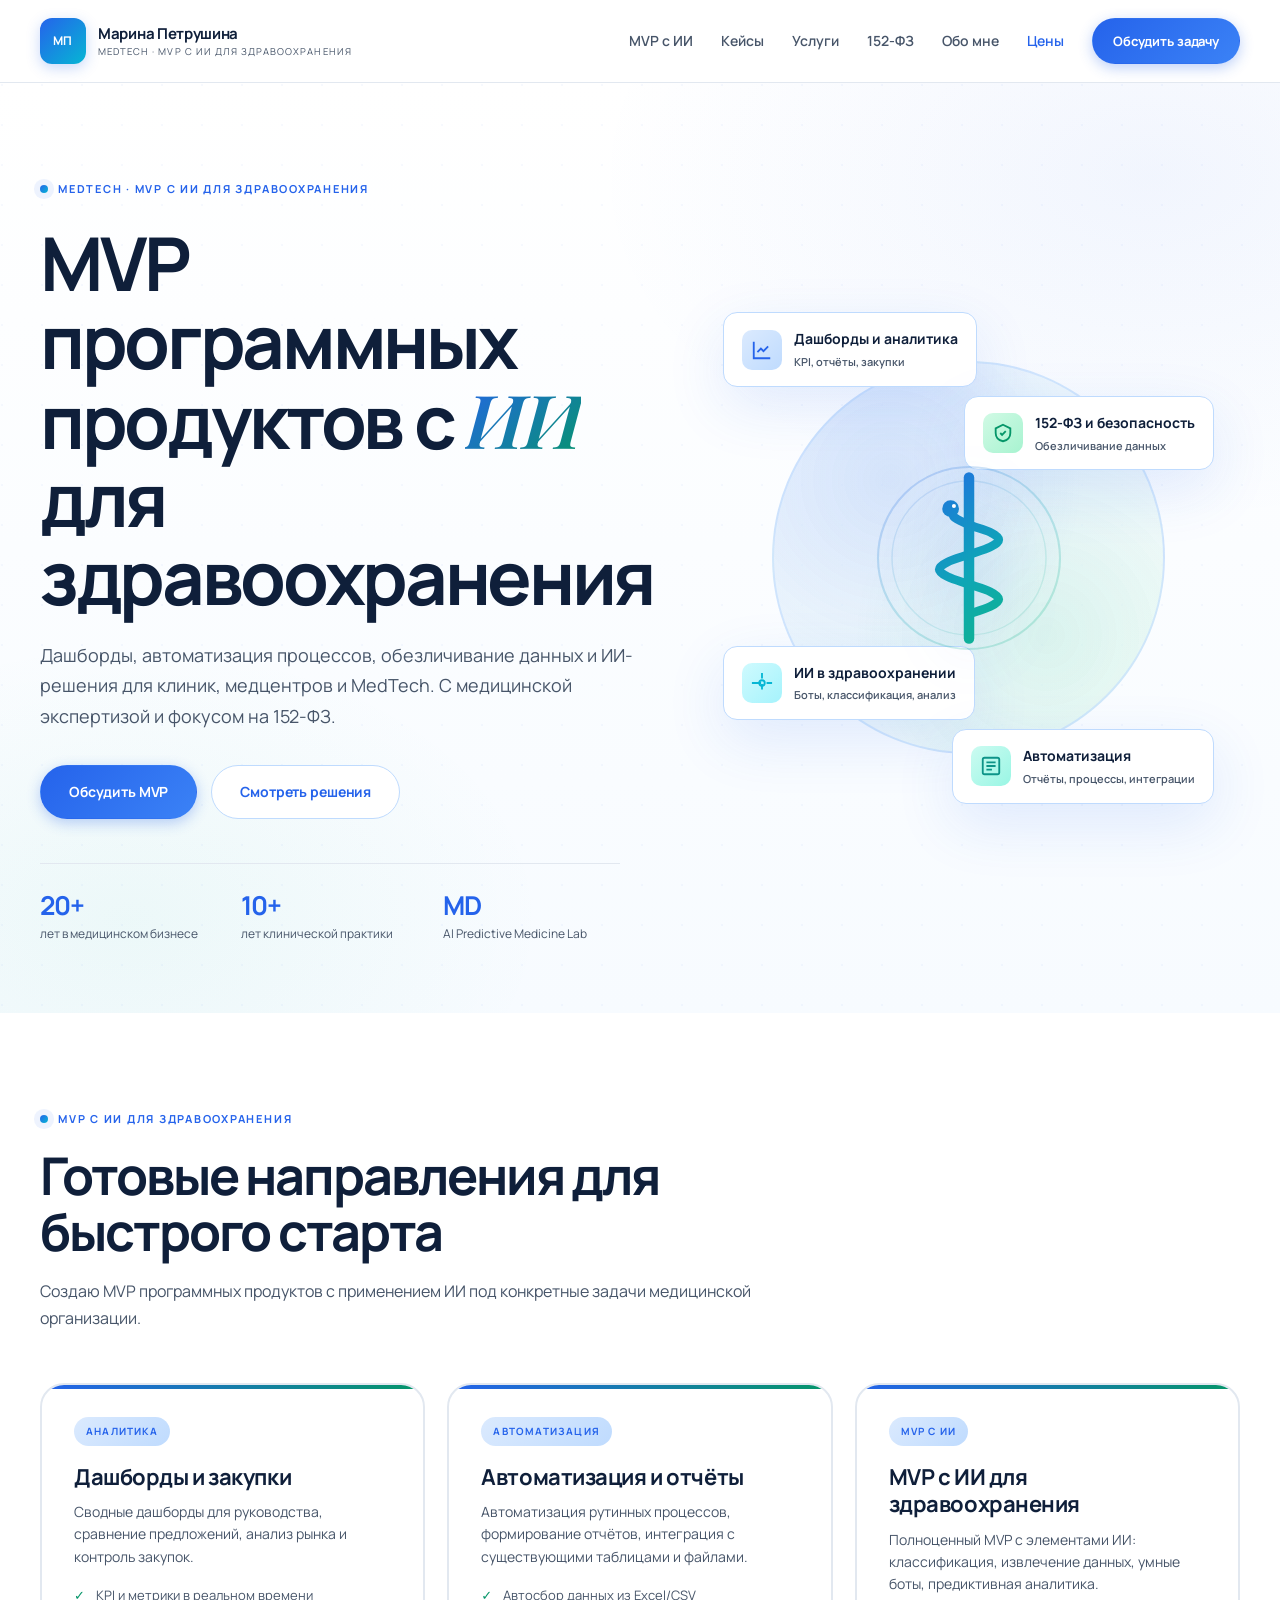
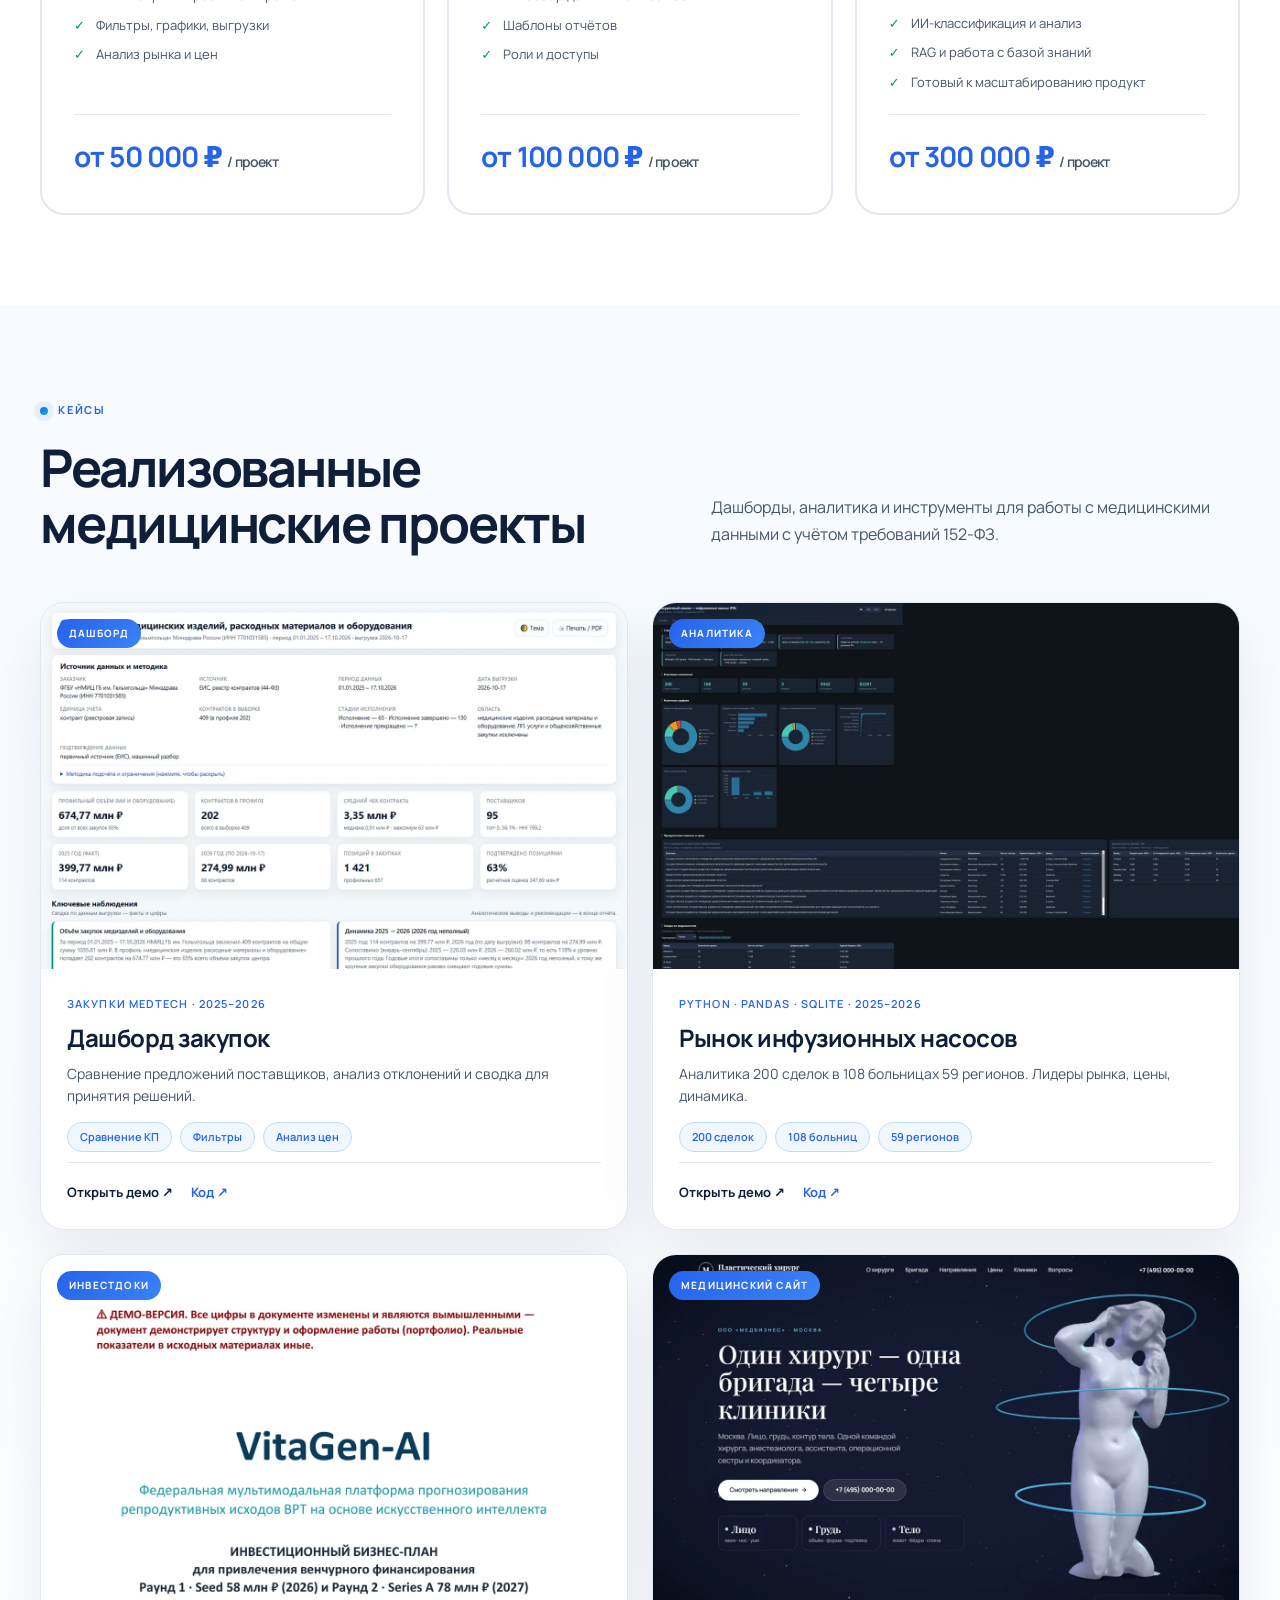
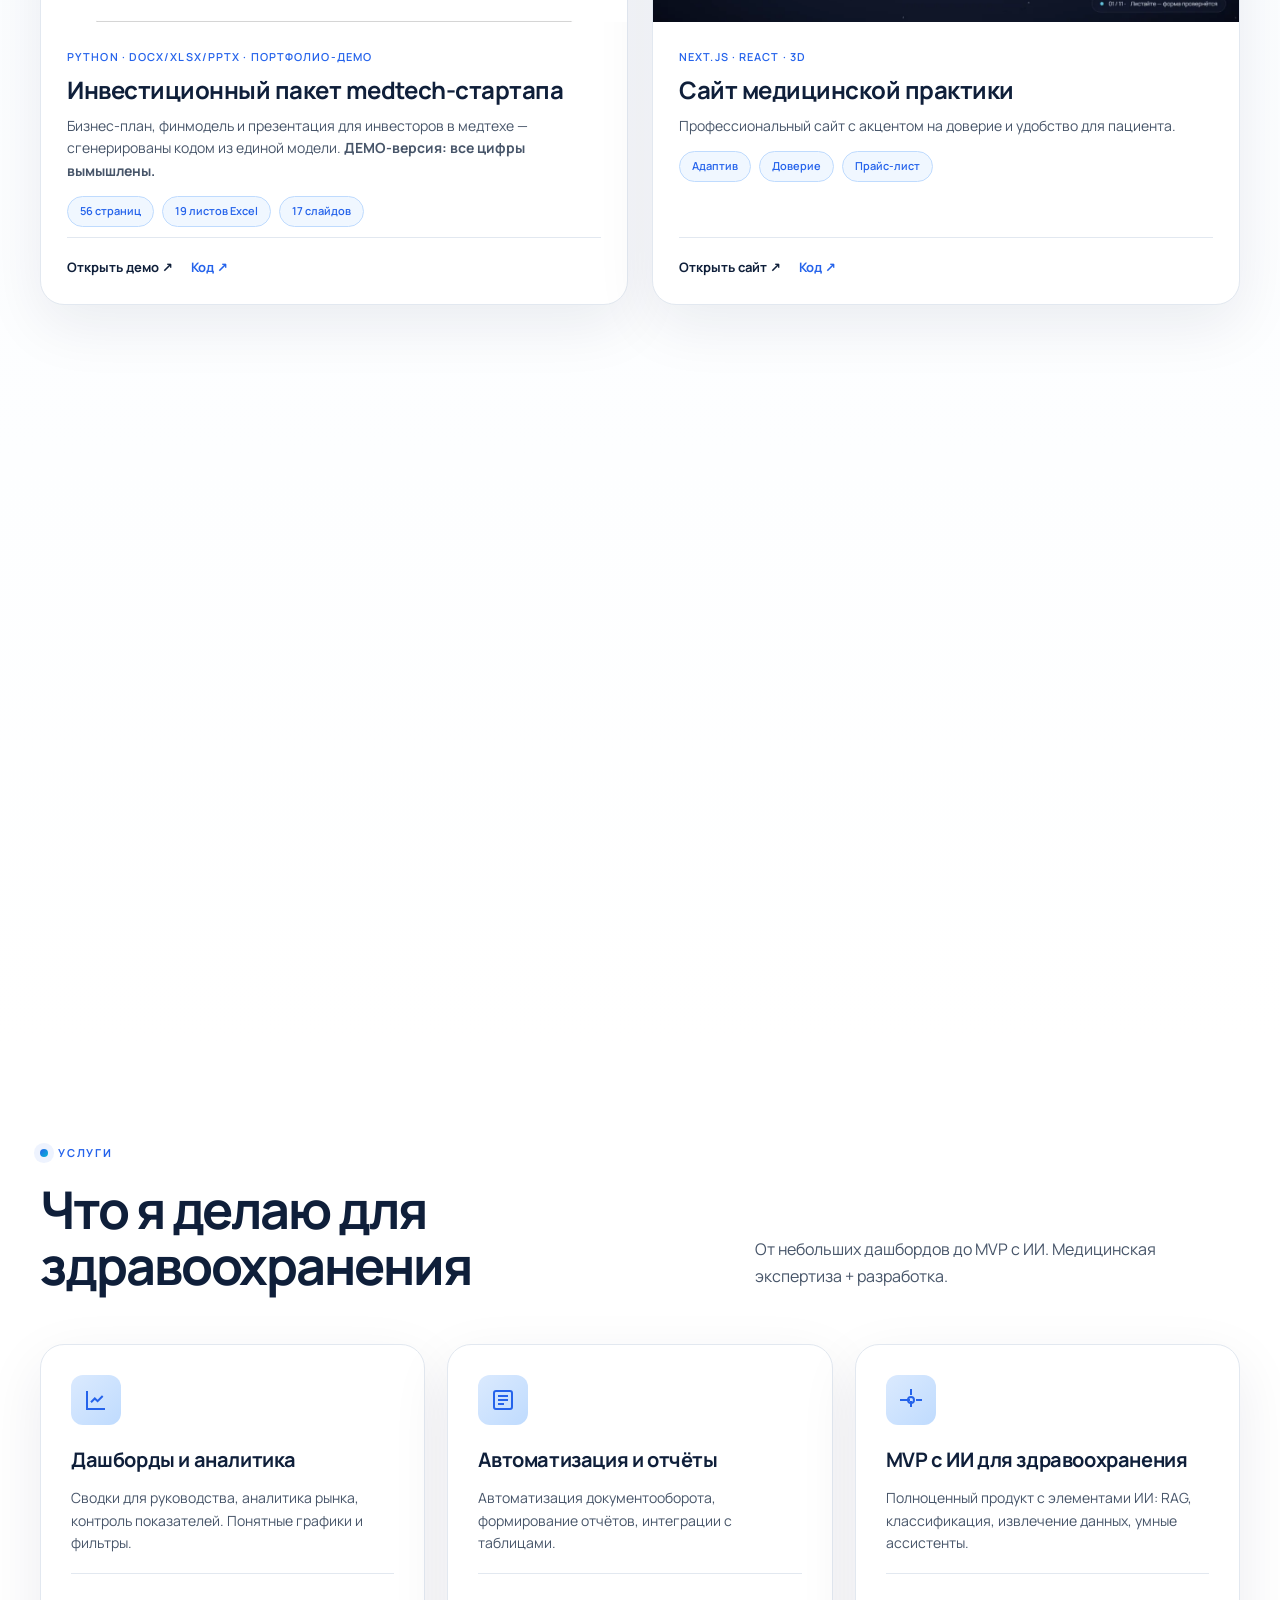
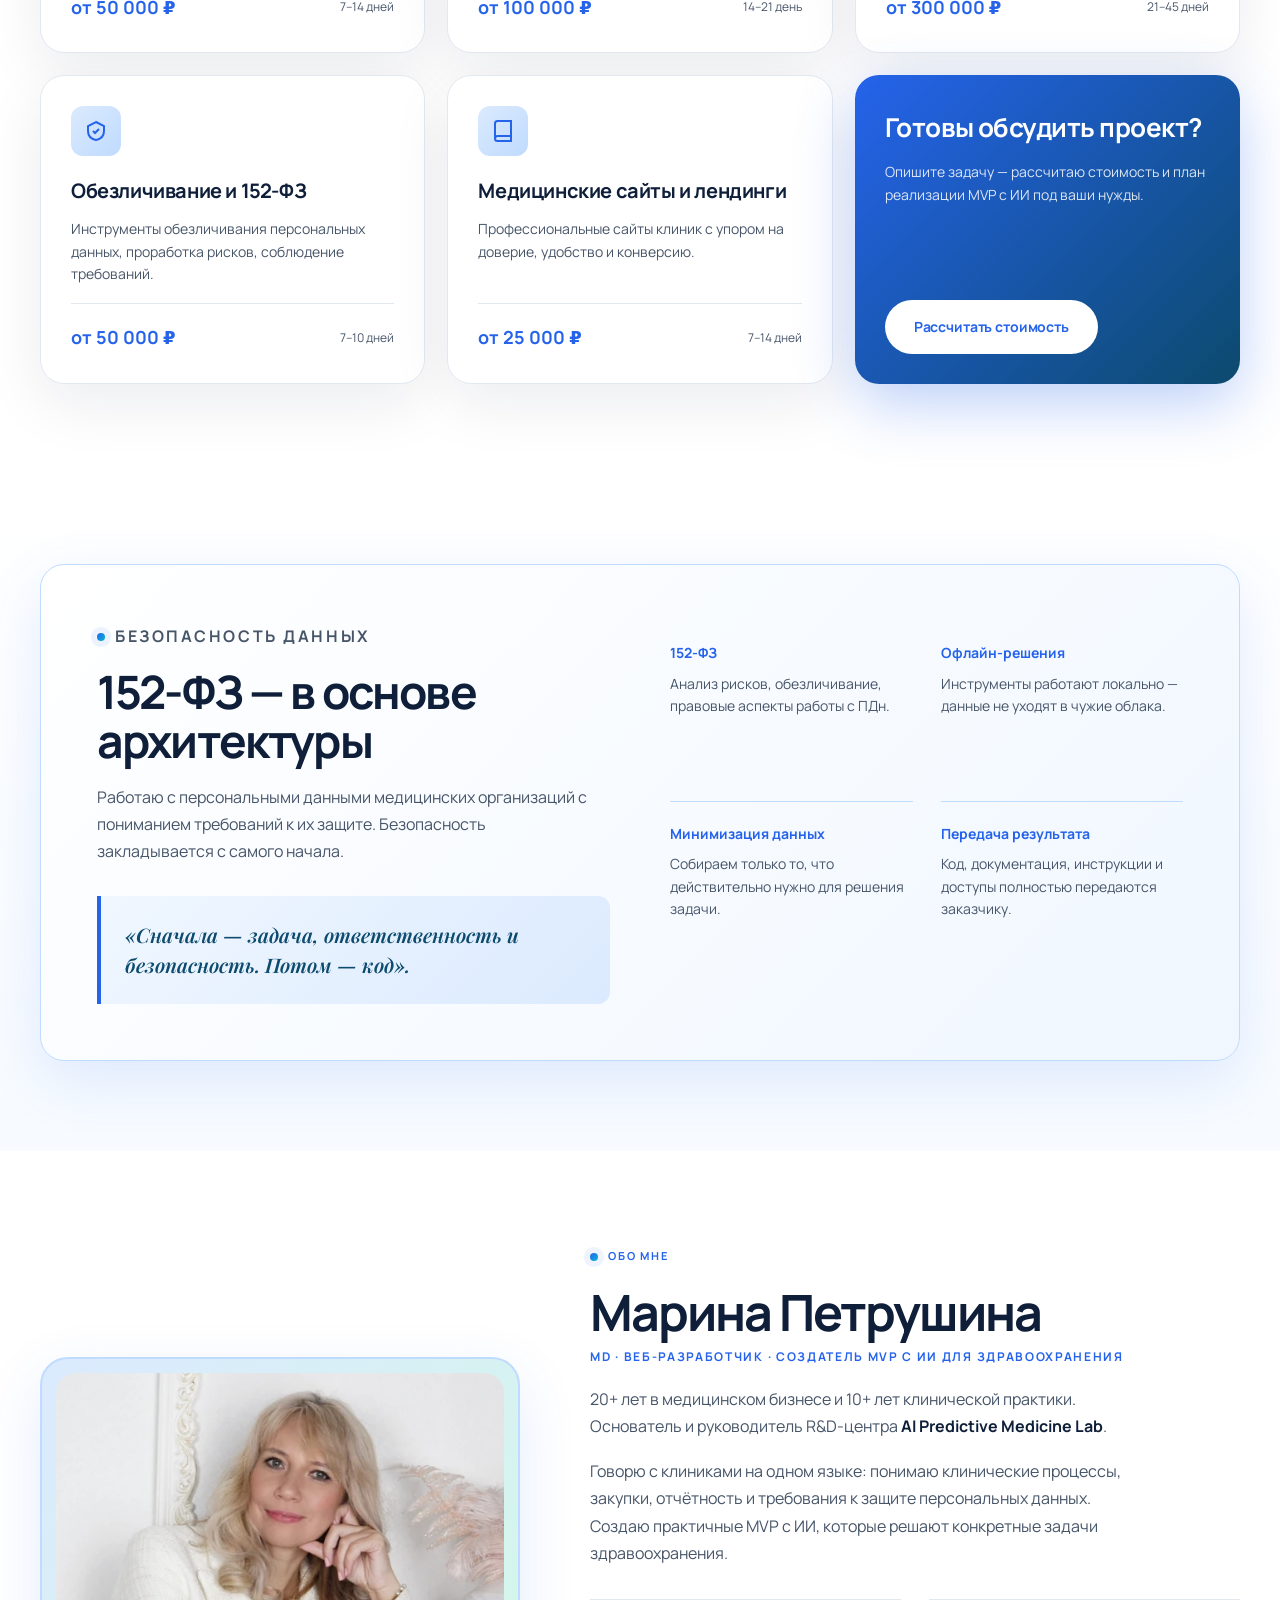
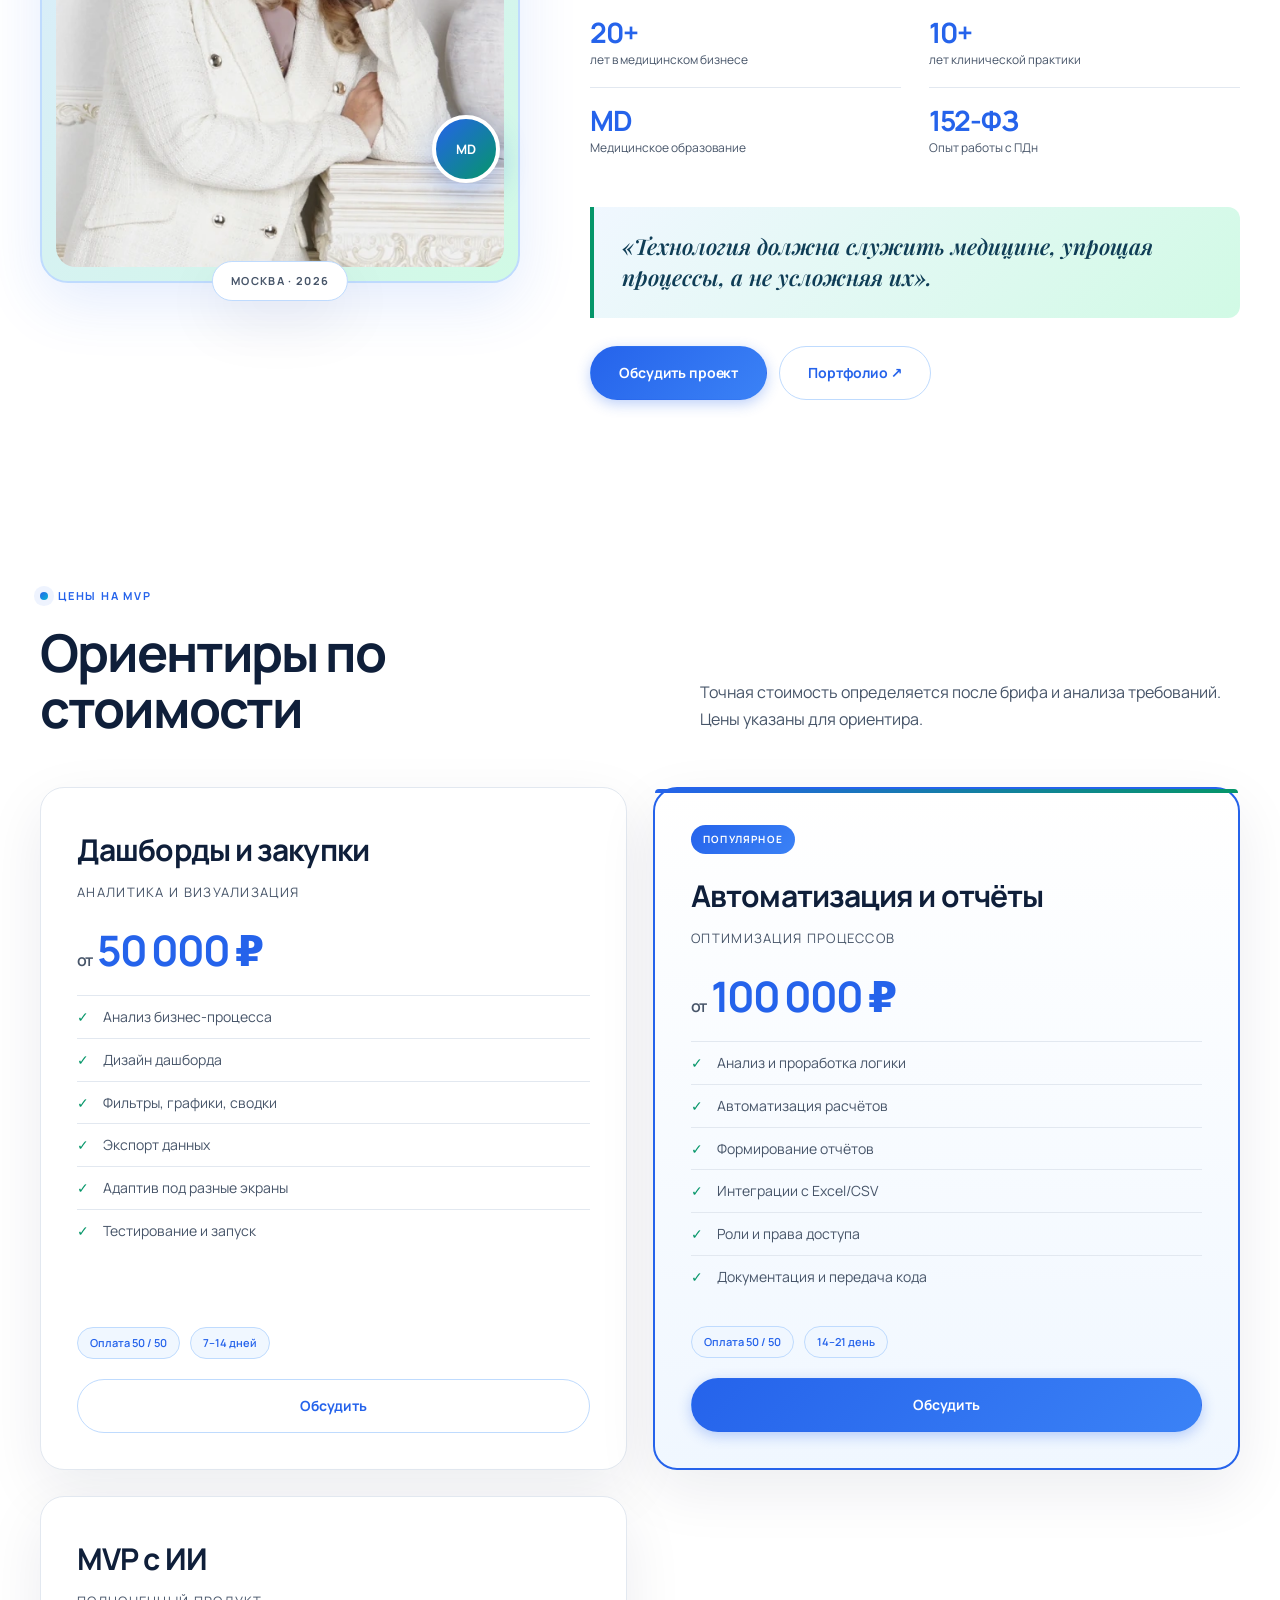
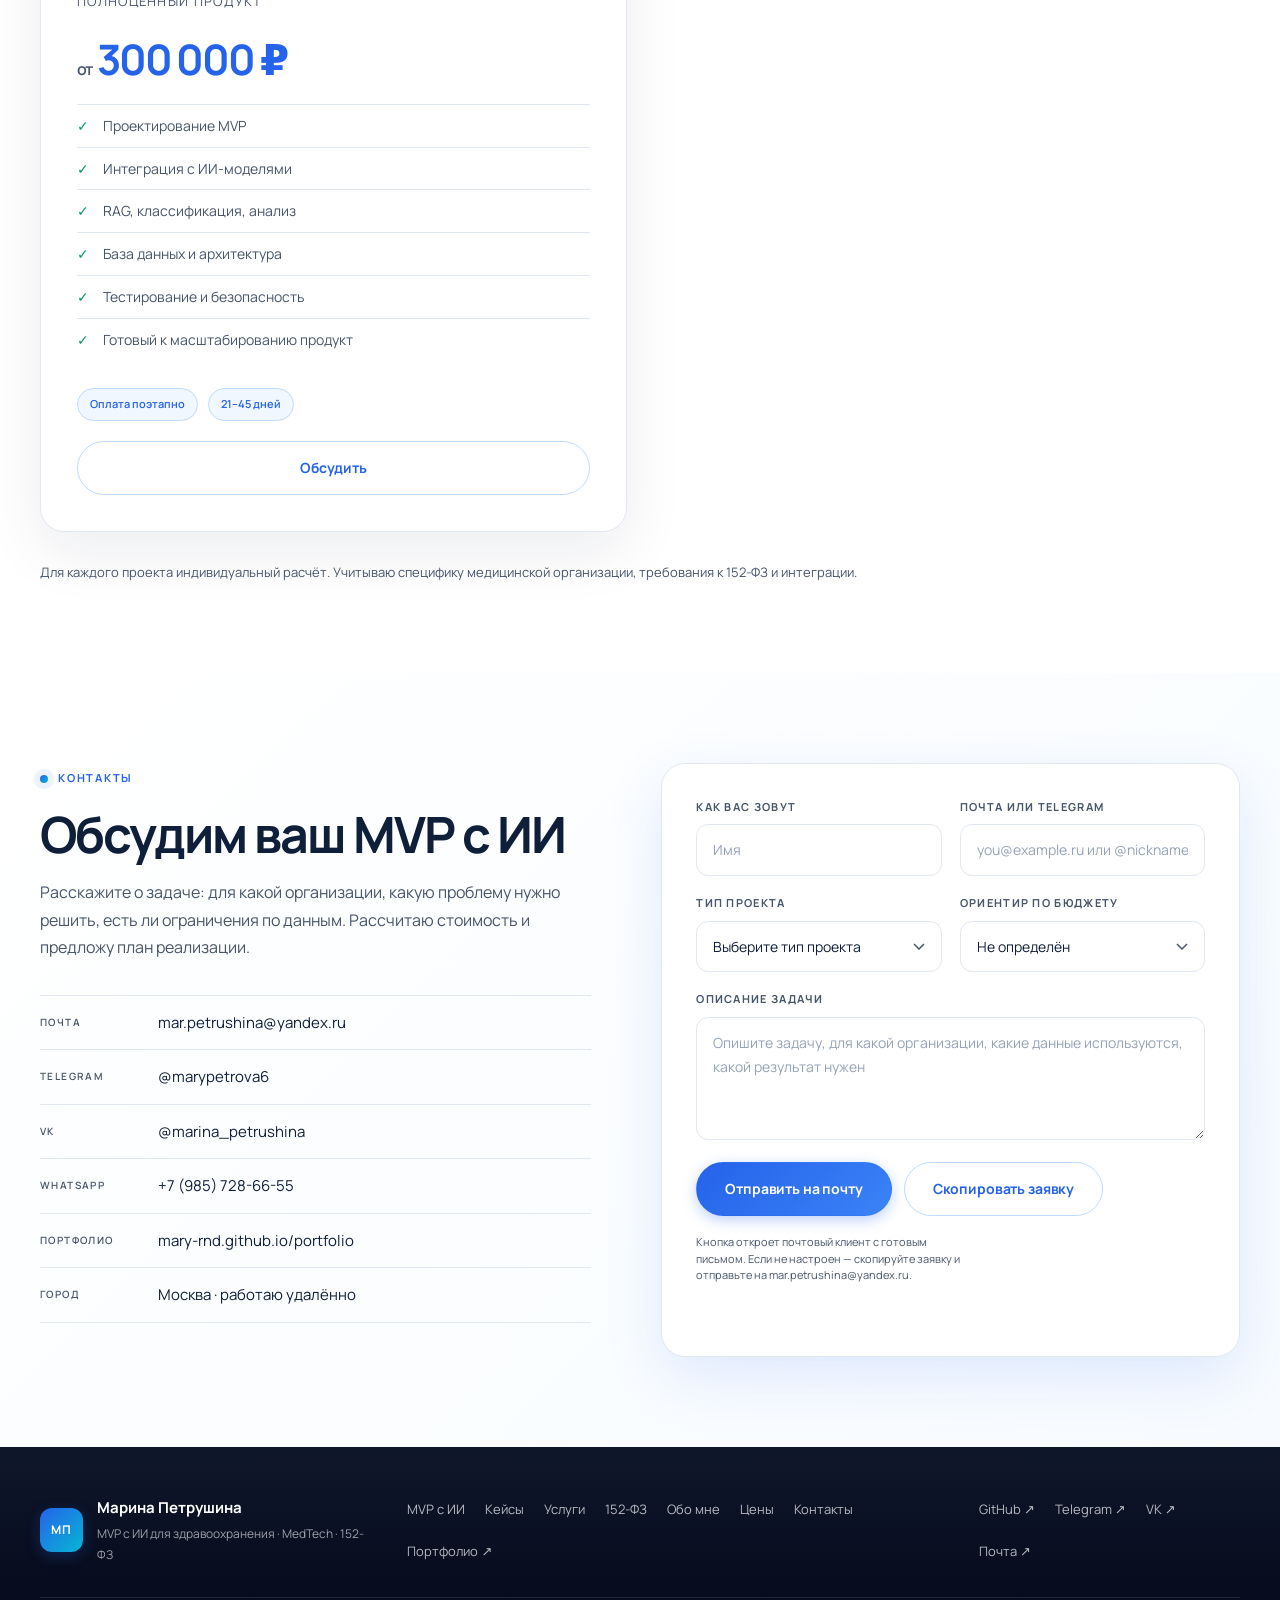
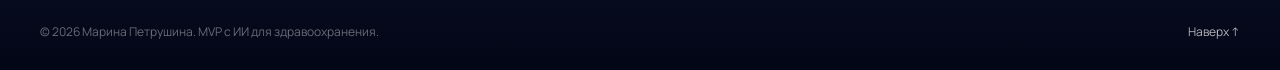
==== index.html @ f869dcf4 "Кейс: инвестиционный пакет medtech-стартапа (ДЕМО, цифры вымышлены)" ====
<!DOCTYPE html>
<html lang="ru">
<head>
<meta charset="utf-8">
<meta name="viewport" content="width=device-width, initial-scale=1">
<title>Разработка MVP с ИИ для здравоохранения — Марина Петрушина</title>
<meta name="description" content="MVP продуктов с ИИ для здравоохранения: дашборды, автоматизация, обезличивание данных, 152-ФЗ. 20+ лет в медбизнесе. Расскажите задачу — обсудим MVP.">
<meta name="author" content="Марина Петрушина">
<meta name="robots" content="index, follow">
<link rel="canonical" href="https://mary-rnd.github.io/medtech-landing/">
<meta property="og:type" content="website">
<meta property="og:locale" content="ru_RU">
<meta property="og:title" content="Разработка MVP с ИИ для здравоохранения — Марина Петрушина">
<meta property="og:description" content="MVP продуктов с ИИ для здравоохранения: дашборды, автоматизация, обезличивание данных, 152-ФЗ. 20+ лет в медбизнесе.">
<meta property="og:url" content="https://mary-rnd.github.io/medtech-landing/">
<meta property="og:image" content="https://mary-rnd.github.io/medtech-landing/assets/img/og.jpg">
<meta name="twitter:card" content="summary_large_image">
<meta name="theme-color" content="#2563eb">
<link rel="icon" href="assets/img/favicon.svg" type="image/svg+xml">
<link rel="preload" href="assets/fonts/manrope-cyr.woff2" as="font" type="font/woff2" crossorigin>
<link rel="preload" href="assets/fonts/playfair-cyr.woff2" as="font" type="font/woff2" crossorigin>
<link rel="stylesheet" href="assets/styles.css">
<script type="application/ld+json">
{
  "@context": "https://schema.org",
  "@type": "Person",
  "name": "Марина Петрушина",
  "jobTitle": "Веб-разработчик, MedTech",
  "url": "https://mary-rnd.github.io/medtech-landing/",
  "email": "mailto:mar.petrushina@yandex.ru",
  "telephone": "+7-985-728-66-55",
  "address": {"@type": "PostalAddress", "addressLocality": "Москва", "addressCountry": "RU"},
  "sameAs": [
    "https://mary-rnd.github.io/portfolio/",
    "https://github.com/Mary-RND",
    "https://t.me/marypetrova6",
    "https://vk.com/marina_petrushina",
    "https://wa.me/79857286655"
  ],
  "knowsAbout": ["MedTech", "MVP для здравоохранения", "ИИ в медицине", "152-ФЗ", "дашборды", "обезличивание данных", "автоматизация отчётности"]
}
</script>
<script type="application/ld+json">
{
  "@context": "https://schema.org",
  "@type": "Service",
  "name": "Разработка MVP с ИИ для здравоохранения",
  "description": "MedTech-разработка: дашборды и аналитика, автоматизация отчётности, обезличивание медицинских данных по 152-ФЗ, медицинские сайты и лендинги.",
  "provider": {
    "@type": "Person",
    "name": "Марина Петрушина",
    "url": "https://mary-rnd.github.io/medtech-landing/"
  },
  "serviceType": "Разработка медицинских информационных систем и MVP с ИИ",
  "areaServed": "RU",
  "audience": {
    "@type": "Audience",
    "audienceType": "Клиники, производители медицинских изделий, MedTech-стартапы"
  }
}
</script>
</head>
<body>
<a class="skip-link" href="#main">Перейти к содержанию</a>

<header class="header" id="header">
  <div class="container header-inner">
    <a class="brand" href="#top" aria-label="Марина Петрушина — MedTech, на главную">
      <span class="brand-mark" aria-hidden="true">МП</span>
      <span class="brand-text">
        <strong>Марина Петрушина</strong>
        <span>MedTech · MVP с ИИ для здравоохранения</span>
      </span>
    </a>

    <nav class="nav" id="nav" aria-label="Основная навигация">
      <a href="#mvp">MVP с ИИ</a>
      <a href="#cases">Кейсы</a>
      <a href="#services">Услуги</a>
      <a href="#security">152-ФЗ</a>
      <a href="#about">Обо мне</a>
      <a href="#packages">Цены</a>
      <a class="nav-cta" href="#contact">Обсудить задачу</a>
      <div class="nav-foot">
        <a href="mailto:mar.petrushina@yandex.ru">mar.petrushina@yandex.ru</a>
        <span>Москва · работаю удалённо</span>
      </div>
    </nav>

    <div class="header-actions">
      <a class="btn btn-sm" href="#contact">Обсудить задачу</a>
      <button class="burger" id="burger" aria-label="Открыть меню" aria-expanded="false" aria-controls="nav">
        <span></span><span></span>
      </button>
    </div>
  </div>
</header>

<main id="main">
  <section class="hero" id="top">
    <div class="container hero-grid">
      <div class="hero-copy">
        <p class="eyebrow"><span class="eyebrow-dot"></span> MedTech · MVP с ИИ для здравоохранения</p>
        <h1>MVP программных продуктов с <em>ИИ</em> для здравоохранения</h1>
        <p class="hero-lead">Дашборды, автоматизация процессов, обезличивание данных и ИИ-решения для клиник, медцентров и MedTech. С медицинской экспертизой и фокусом на 152-ФЗ.</p>
        <div class="hero-actions">
          <a class="btn" href="#contact">Обсудить MVP</a>
          <a class="btn btn-ghost" href="#mvp">Смотреть решения</a>
        </div>
        <ul class="hero-meta">
          <li><strong>20+</strong><span>лет в медицинском бизнесе</span></li>
          <li><strong>10+</strong><span>лет клинической практики</span></li>
          <li><strong>MD</strong><span>AI Predictive Medicine Lab</span></li>
        </ul>
      </div>

      <div class="hero-visual" aria-hidden="true">
        <div class="medical-illustration">
          <div class="medical-bg"></div>
          <div class="medical-symbol">
            <svg viewBox="0 0 120 120" xmlns="http://www.w3.org/2000/svg" role="img" aria-label="Жезл Асклепия — символ медицины">
              <defs>
                <linearGradient id="asclepius-gradient" x1="20" y1="10" x2="100" y2="110" gradientUnits="userSpaceOnUse">
                  <stop offset="0%" stop-color="#2563eb"/>
                  <stop offset="55%" stop-color="#0ea5b7"/>
                  <stop offset="100%" stop-color="#10b981"/>
                </linearGradient>
              </defs>

              <!-- кольца -->
              <circle cx="60" cy="60" r="52" fill="none" stroke="url(#asclepius-gradient)" stroke-width="1.2" opacity="0.22"/>
              <circle cx="60" cy="60" r="44" fill="none" stroke="url(#asclepius-gradient)" stroke-width="0.9" opacity="0.14"/>

              <!-- посох -->
              <path d="M60 14v92" fill="none" stroke="url(#asclepius-gradient)" stroke-width="6" stroke-linecap="round"/>

              <!-- змея, обвивающая посох -->
              <path d="M60.0 92.0C62.0 91.3 69.2 89.2 72.0 87.8C74.9 86.4 77.0 84.9 77.0 83.5C77.0 82.1 74.9 80.6 72.0 79.2C69.2 77.8 64.0 76.4 60.0 75.0C56.0 73.6 50.8 72.2 48.0 70.8C45.1 69.4 43.0 67.9 43.0 66.5C43.0 65.1 45.1 63.6 48.0 62.2C50.8 60.8 56.0 59.4 60.0 58.0C64.0 56.6 69.2 55.2 72.0 53.8C74.9 52.4 77.0 50.9 77.0 49.5C77.0 48.1 74.9 46.6 72.0 45.2C69.2 43.8 63.3 42.4 60.0 41.0C56.7 39.6 53.6 38.2 52.0 37.0C50.4 35.8 50.8 34.5 50.5 34.0"
                    fill="none" stroke="url(#asclepius-gradient)" stroke-width="5" stroke-linecap="round" stroke-linejoin="round"/>

              <!-- голова и глаз -->
              <circle cx="49.5" cy="31.8" r="4.8" fill="url(#asclepius-gradient)"/>
              <circle cx="51.4" cy="30.3" r="1.15" fill="#ffffff"/>
            </svg>
          </div>
          <div class="medical-card">
            <div class="medical-icon icon-blue">
              <svg viewBox="0 0 24 24" fill="none" stroke="currentColor" stroke-width="2"><path d="M3 3v18h18"/><path d="M18.7 8l-5.1 5.2-2.8-2.7L7 14.3"/></svg>
            </div>
            <div class="medical-text">
              <strong>Дашборды и аналитика</strong>
              <span>KPI, отчёты, закупки</span>
            </div>
          </div>
          <div class="medical-card">
            <div class="medical-icon icon-green">
              <svg viewBox="0 0 24 24" fill="none" stroke="currentColor" stroke-width="2"><path d="M12 3l8 4v5c0 5-3.5 8-8 9-4.5-1-8-4-8-9V7l8-4z"/><path d="M9 12l2 2 4-4"/></svg>
            </div>
            <div class="medical-text">
              <strong>152-ФЗ и безопасность</strong>
              <span>Обезличивание данных</span>
            </div>
          </div>
          <div class="medical-card">
            <div class="medical-icon icon-cyan">
              <svg viewBox="0 0 24 24" fill="none" stroke="currentColor" stroke-width="2"><circle cx="12" cy="12" r="3"/><path d="M12 1v6m0 6v6m11-7h-6m-6 0H1"/></svg>
            </div>
            <div class="medical-text">
              <strong>ИИ в здравоохранении</strong>
              <span>Боты, классификация, анализ</span>
            </div>
          </div>
          <div class="medical-card">
            <div class="medical-icon icon-teal">
              <svg viewBox="0 0 24 24" fill="none" stroke="currentColor" stroke-width="2"><rect x="3" y="3" width="18" height="18" rx="2"/><path d="M7 8h10M7 12h10M7 16h6"/></svg>
            </div>
            <div class="medical-text">
              <strong>Автоматизация</strong>
              <span>Отчёты, процессы, интеграции</span>
            </div>
          </div>
        </div>
      </div>
    </div>
  </section>

  <section class="section mvp" id="mvp">
    <div class="container">
      <div class="section-head">
        <p class="eyebrow"><span class="eyebrow-dot"></span> MVP с ИИ для здравоохранения</p>
        <h2>Готовые направления для быстрого старта</h2>
        <p class="section-lead">Создаю MVP программных продуктов с применением ИИ под конкретные задачи медицинской организации.</p>
      </div>
      <div class="mvp-grid">
        <article class="mvp-card reveal">
          <span class="mvp-badge">Аналитика</span>
          <h3>Дашборды и закупки</h3>
          <p>Сводные дашборды для руководства, сравнение предложений, анализ рынка и контроль закупок.</p>
          <ul class="mvp-list">
            <li>KPI и метрики в реальном времени</li>
            <li>Фильтры, графики, выгрузки</li>
            <li>Анализ рынка и цен</li>
          </ul>
          <div class="mvp-price">от 50 000 ₽ <span>/ проект</span></div>
        </article>
        <article class="mvp-card reveal">
          <span class="mvp-badge">Автоматизация</span>
          <h3>Автоматизация и отчёты</h3>
          <p>Автоматизация рутинных процессов, формирование отчётов, интеграция с существующими таблицами и файлами.</p>
          <ul class="mvp-list">
            <li>Автосбор данных из Excel/CSV</li>
            <li>Шаблоны отчётов</li>
            <li>Роли и доступы</li>
          </ul>
          <div class="mvp-price">от 100 000 ₽ <span>/ проект</span></div>
        </article>
        <article class="mvp-card reveal">
          <span class="mvp-badge">MVP с ИИ</span>
          <h3>MVP с ИИ для здравоохранения</h3>
          <p>Полноценный MVP с элементами ИИ: классификация, извлечение данных, умные боты, предиктивная аналитика.</p>
          <ul class="mvp-list">
            <li>ИИ-классификация и анализ</li>
            <li>RAG и работа с базой знаний</li>
            <li>Готовый к масштабированию продукт</li>
          </ul>
          <div class="mvp-price">от 300 000 ₽ <span>/ проект</span></div>
        </article>
      </div>
    </div>
  </section>

  <section class="section cases" id="cases">
    <div class="container">
      <div class="section-head section-head-row">
        <div>
          <p class="eyebrow"><span class="eyebrow-dot"></span> Кейсы</p>
          <h2>Реализованные медицинские проекты</h2>
        </div>
        <p class="section-lead">Дашборды, аналитика и инструменты для работы с медицинскими данными с учётом требований 152-ФЗ.</p>
      </div>

      <div class="cases-grid">
        <article class="case-card reveal">
          <div class="case-media">
            <img src="assets/img/procurement.webp" alt="Дашборд закупок медицинских изделий" width="1280" height="800" loading="lazy">
            <span class="case-tag">Дашборд</span>
          </div>
          <div class="case-body">
            <p class="case-kicker">Закупки MedTech · 2025–2026</p>
            <h3>Дашборд закупок</h3>
            <p>Сравнение предложений поставщиков, анализ отклонений и сводка для принятия решений.</p>
            <ul class="case-facts"><li>Сравнение КП</li><li>Фильтры</li><li>Анализ цен</li></ul>
            <div class="case-actions">
              <a href="https://mary-rnd.github.io/procurement-demo/" target="_blank" rel="noopener">Открыть демо ↗</a>
              <a href="https://github.com/Mary-RND/procurement-demo" target="_blank" rel="noopener">Код ↗</a>
            </div>
          </div>
        </article>

        <article class="case-card reveal">
          <div class="case-media">
            <img src="assets/img/infusion.webp" alt="Дашборд рынка инфузионных насосов" width="1280" height="800" loading="lazy">
            <span class="case-tag">Аналитика</span>
          </div>
          <div class="case-body">
            <p class="case-kicker">Python · pandas · SQLite · 2025–2026</p>
            <h3>Рынок инфузионных насосов</h3>
            <p>Аналитика 200 сделок в 108 больницах 59 регионов. Лидеры рынка, цены, динамика.</p>
            <ul class="case-facts"><li>200 сделок</li><li>108 больниц</li><li>59 регионов</li></ul>
            <div class="case-actions">
              <a href="https://mary-rnd.github.io/infusion-pumps-dashboard/" target="_blank" rel="noopener">Открыть демо ↗</a>
              <a href="https://github.com/Mary-RND/infusion-pumps-dashboard" target="_blank" rel="noopener">Код ↗</a>
            </div>
          </div>
        </article>

        <article class="case-card reveal">
          <div class="case-media">
            <img src="assets/img/vitagen-demo.webp" alt="VitaGen-AI — инвестиционный пакет (ДЕМО)" width="1280" height="800" loading="lazy">
            <span class="case-tag">Инвестдоки</span>
          </div>
          <div class="case-body">
            <p class="case-kicker">Python · docx/xlsx/pptx · портфолио-демо</p>
            <h3>Инвестиционный пакет medtech-стартапа</h3>
            <p>Бизнес-план, финмодель и презентация для инвесторов в медтехе — сгенерированы кодом из единой модели. <b>ДЕМО-версия: все цифры вымышлены.</b></p>
            <ul class="case-facts"><li>56 страниц</li><li>19 листов Excel</li><li>17 слайдов</li></ul>
            <div class="case-actions">
              <a href="https://mary-rnd.github.io/vitagen-ai-demo/" target="_blank" rel="noopener">Открыть демо ↗</a>
              <a href="https://github.com/Mary-RND/vitagen-ai-demo" target="_blank" rel="noopener">Код ↗</a>
            </div>
          </div>
        </article>

        <article class="case-card reveal">
          <div class="case-media">
            <img src="assets/img/plastic.webp" alt="Сайт пластического хирурга" width="1280" height="800" loading="lazy">
            <span class="case-tag">Медицинский сайт</span>
          </div>
          <div class="case-body">
            <p class="case-kicker">Next.js · React · 3D</p>
            <h3>Сайт медицинской практики</h3>
            <p>Профессиональный сайт с акцентом на доверие и удобство для пациента.</p>
            <ul class="case-facts"><li>Адаптив</li><li>Доверие</li><li>Прайс-лист</li></ul>
            <div class="case-actions">
              <a href="https://mary-rnd.github.io/plastic-surgery-landing/" target="_blank" rel="noopener">Открыть сайт ↗</a>
              <a href="https://github.com/Mary-RND/plastic-surgery-landing" target="_blank" rel="noopener">Код ↗</a>
            </div>
          </div>
        </article>

        <article class="case-card reveal">
          <div class="case-media">
            <img src="assets/img/depersonalizer.webp" alt="Обезличиватель данных" width="1280" height="800" loading="lazy">
            <span class="case-tag">152-ФЗ</span>
          </div>
          <div class="case-body">
            <p class="case-kicker">Python · офлайн</p>
            <h3>Обезличиватель медицинских данных</h3>
            <p>Прямая и обратная конвертация Excel/Word. Работает офлайн, файлы не передаются в облако.</p>
            <ul class="case-facts"><li>Офлайн</li><li>Ключи</li><li>152-ФЗ</li></ul>
            <div class="case-actions">
              <a href="https://github.com/Mary-RND/data-depersonalizer" target="_blank" rel="noopener">Смотреть код ↗</a>
            </div>
          </div>
        </article>
      </div>
    </div>
  </section>

  <section class="section services" id="services">
    <div class="container">
      <div class="section-head section-head-row">
        <div>
          <p class="eyebrow"><span class="eyebrow-dot"></span> Услуги</p>
          <h2>Что я делаю для здравоохранения</h2>
        </div>
        <p class="section-lead">От небольших дашбордов до MVP с ИИ. Медицинская экспертиза + разработка.</p>
      </div>

      <div class="services-grid">
        <article class="service-card reveal">
          <span class="service-icon">
            <svg viewBox="0 0 24 24" fill="none" stroke="currentColor" stroke-width="2"><path d="M3 3v18h18"/><path d="M18.7 8l-5.1 5.2-2.8-2.7L7 14.3"/></svg>
          </span>
          <h3>Дашборды и аналитика</h3>
          <p>Сводки для руководства, аналитика рынка, контроль показателей. Понятные графики и фильтры.</p>
          <div class="service-foot"><strong>от 50 000 ₽</strong><span>7–14 дней</span></div>
        </article>

        <article class="service-card reveal">
          <span class="service-icon">
            <svg viewBox="0 0 24 24" fill="none" stroke="currentColor" stroke-width="2"><rect x="3" y="3" width="18" height="18" rx="2"/><path d="M7 8h10M7 12h10M7 16h6"/></svg>
          </span>
          <h3>Автоматизация и отчёты</h3>
          <p>Автоматизация документооборота, формирование отчётов, интеграции с таблицами.</p>
          <div class="service-foot"><strong>от 100 000 ₽</strong><span>14–21 день</span></div>
        </article>

        <article class="service-card reveal">
          <span class="service-icon">
            <svg viewBox="0 0 24 24" fill="none" stroke="currentColor" stroke-width="2"><circle cx="12" cy="12" r="3"/><path d="M12 1v6m0 6v6m11-7h-6m-6 0H1"/></svg>
          </span>
          <h3>MVP с ИИ для здравоохранения</h3>
          <p>Полноценный продукт с элементами ИИ: RAG, классификация, извлечение данных, умные ассистенты.</p>
          <div class="service-foot"><strong>от 300 000 ₽</strong><span>21–45 дней</span></div>
        </article>

        <article class="service-card reveal">
          <span class="service-icon">
            <svg viewBox="0 0 24 24" fill="none" stroke="currentColor" stroke-width="2"><path d="M12 3l8 4v5c0 5-3.5 8-8 9-4.5-1-8-4-8-9V7l8-4z"/><path d="M9 12l2 2 4-4"/></svg>
          </span>
          <h3>Обезличивание и 152-ФЗ</h3>
          <p>Инструменты обезличивания персональных данных, проработка рисков, соблюдение требований.</p>
          <div class="service-foot"><strong>от 50 000 ₽</strong><span>7–10 дней</span></div>
        </article>

        <article class="service-card reveal">
          <span class="service-icon">
            <svg viewBox="0 0 24 24" fill="none" stroke="currentColor" stroke-width="2"><path d="M4 19.5A2.5 2.5 0 0 1 6.5 17H20"/><path d="M6.5 2H20v20H6.5A2.5 2.5 0 0 1 4 19.5v-15A2.5 2.5 0 0 1 6.5 2z"/></svg>
          </span>
          <h3>Медицинские сайты и лендинги</h3>
          <p>Профессиональные сайты клиник с упором на доверие, удобство и конверсию.</p>
          <div class="service-foot"><strong>от 25 000 ₽</strong><span>7–14 дней</span></div>
        </article>

        <article class="service-card service-card-accent reveal">
          <h3>Готовы обсудить проект?</h3>
          <p>Опишите задачу — рассчитаю стоимость и план реализации MVP с ИИ под ваши нужды.</p>
          <a class="btn" href="#contact">Рассчитать стоимость</a>
        </article>
      </div>
    </div>
  </section>

  <section class="section security" id="security">
    <div class="container">
      <div class="security-panel reveal">
        <div class="security-copy">
          <p class="eyebrow"><span class="eyebrow-dot"></span> Безопасность данных</p>
          <h2>152-ФЗ — в основе архитектуры</h2>
          <p>Работаю с персональными данными медицинских организаций с пониманием требований к их защите. Безопасность закладывается с самого начала.</p>
          <p class="security-quote">«Сначала — задача, ответственность и безопасность. Потом — код».</p>
        </div>
        <ul class="security-list">
          <li><strong>152-ФЗ</strong><span>Анализ рисков, обезличивание, правовые аспекты работы с ПДн.</span></li>
          <li><strong>Офлайн-решения</strong><span>Инструменты работают локально — данные не уходят в чужие облака.</span></li>
          <li><strong>Минимизация данных</strong><span>Собираем только то, что действительно нужно для решения задачи.</span></li>
          <li><strong>Передача результата</strong><span>Код, документация, инструкции и доступы полностью передаются заказчику.</span></li>
        </ul>
      </div>
    </div>
  </section>

  <section class="section about" id="about">
    <div class="container about-grid">
      <div class="about-photo reveal">
        <span class="about-frame">
          <img src="assets/img/marina-portrait.webp" alt="Марина Петрушина — MD, веб-разработчик" width="540" height="595" loading="lazy">
        </span>
        <span class="about-badge">MD</span>
        <span class="about-caption">Москва · 2026</span>
      </div>
      <div class="about-copy">
        <p class="eyebrow"><span class="eyebrow-dot"></span> Обо мне</p>
        <h2>Марина Петрушина</h2>
        <p class="about-role">MD · веб-разработчик · создатель MVP с ИИ для здравоохранения</p>
        <p>20+ лет в медицинском бизнесе и 10+ лет клинической практики. Основатель и руководитель R&D-центра <strong>AI Predictive Medicine Lab</strong>.</p>
        <p>Говорю с клиниками на одном языке: понимаю клинические процессы, закупки, отчётность и требования к защите персональных данных. Создаю практичные MVP с ИИ, которые решают конкретные задачи здравоохранения.</p>
        <ul class="about-facts">
          <li><strong>20+</strong><span>лет в медицинском бизнесе</span></li>
          <li><strong>10+</strong><span>лет клинической практики</span></li>
          <li><strong>MD</strong><span>Медицинское образование</span></li>
          <li><strong>152-ФЗ</strong><span>Опыт работы с ПДн</span></li>
        </ul>
        <blockquote class="about-quote">«Технология должна служить медицине, упрощая процессы, а не усложняя их».</blockquote>
        <div class="about-actions">
          <a class="btn" href="#contact">Обсудить проект</a>
          <a class="btn btn-ghost" href="https://mary-rnd.github.io/portfolio/" target="_blank" rel="noopener">Портфолио ↗</a>
        </div>
      </div>
    </div>
  </section>

  <section class="section packages" id="packages">
    <div class="container">
      <div class="section-head section-head-row">
        <div>
          <p class="eyebrow"><span class="eyebrow-dot"></span> Цены на MVP</p>
          <h2>Ориентиры по стоимости</h2>
        </div>
        <p class="section-lead">Точная стоимость определяется после брифа и анализа требований. Цены указаны для ориентира.</p>
      </div>

      <div class="packages-grid">
        <article class="package reveal">
          <div class="package-top">
            <h3>Дашборды и закупки</h3>
            <p>Аналитика и визуализация</p>
          </div>
          <p class="package-price"><span>от</span> 50 000 ₽</p>
          <ul class="package-list">
            <li>Анализ бизнес-процесса</li>
            <li>Дизайн дашборда</li>
            <li>Фильтры, графики, сводки</li>
            <li>Экспорт данных</li>
            <li>Адаптив под разные экраны</li>
            <li>Тестирование и запуск</li>
          </ul>
          <div class="package-terms">
            <span>Оплата 50 / 50</span>
            <span>7–14 дней</span>
          </div>
          <a class="btn btn-ghost btn-block" href="#contact" data-plan="Дашборд от 50 000">Обсудить</a>
        </article>

        <article class="package package-accent reveal">
          <span class="package-badge">Популярное</span>
          <div class="package-top">
            <h3>Автоматизация и отчёты</h3>
            <p>Оптимизация процессов</p>
          </div>
          <p class="package-price"><span>от</span> 100 000 ₽</p>
          <ul class="package-list">
            <li>Анализ и проработка логики</li>
            <li>Автоматизация расчётов</li>
            <li>Формирование отчётов</li>
            <li>Интеграции с Excel/CSV</li>
            <li>Роли и права доступа</li>
            <li>Документация и передача кода</li>
          </ul>
          <div class="package-terms">
            <span>Оплата 50 / 50</span>
            <span>14–21 день</span>
          </div>
          <a class="btn btn-block" href="#contact" data-plan="Автоматизация от 100 000">Обсудить</a>
        </article>

        <article class="package reveal">
          <div class="package-top">
            <h3>MVP с ИИ</h3>
            <p>Полноценный продукт</p>
          </div>
          <p class="package-price"><span>от</span> 300 000 ₽</p>
          <ul class="package-list">
            <li>Проектирование MVP</li>
            <li>Интеграция с ИИ-моделями</li>
            <li>RAG, классификация, анализ</li>
            <li>База данных и архитектура</li>
            <li>Тестирование и безопасность</li>
            <li>Готовый к масштабированию продукт</li>
          </ul>
          <div class="package-terms">
            <span>Оплата поэтапно</span>
            <span>21–45 дней</span>
          </div>
          <a class="btn btn-ghost btn-block" href="#contact" data-plan="MVP с ИИ от 300 000">Обсудить</a>
        </article>
      </div>

      <p class="packages-note">Для каждого проекта индивидуальный расчёт. Учитываю специфику медицинской организации, требования к 152-ФЗ и интеграции.</p>
    </div>
  </section>

  <section class="section contact" id="contact">
    <div class="container contact-grid">
      <div class="contact-copy">
        <p class="eyebrow"><span class="eyebrow-dot"></span> Контакты</p>
        <h2>Обсудим ваш MVP с ИИ</h2>
        <p>Расскажите о задаче: для какой организации, какую проблему нужно решить, есть ли ограничения по данным. Рассчитаю стоимость и предложу план реализации.</p>
        <ul class="contact-list">
          <li><span>Почта</span><a href="mailto:mar.petrushina@yandex.ru">mar.petrushina@yandex.ru</a></li>
          <li><span>Telegram</span><a href="https://t.me/marypetrova6" target="_blank" rel="noopener">@marypetrova6</a></li>
          <li><span>VK</span><a href="https://vk.com/marina_petrushina" target="_blank" rel="noopener">@marina_petrushina</a></li>
          <li><span>WhatsApp</span><a href="https://wa.me/79857286655" target="_blank" rel="noopener">+7 (985) 728-66-55</a></li>
          <li><span>Портфолио</span><a href="https://mary-rnd.github.io/portfolio/" target="_blank" rel="noopener">mary-rnd.github.io/portfolio</a></li>
          <li><span>Город</span><span>Москва · работаю удалённо</span></li>
        </ul>
      </div>

      <form class="contact-form" id="lead-form" novalidate>
        <div class="field">
          <label for="name">Как вас зовут</label>
          <input id="name" name="name" type="text" autocomplete="name" placeholder="Имя" required>
        </div>
        <div class="field">
          <label for="contact">Почта или Telegram</label>
          <input id="contact" name="contact" type="text" autocomplete="email" placeholder="you@example.ru или @nickname" required>
        </div>
        <div class="field">
          <label for="task">Тип проекта</label>
          <select id="task" name="task" required>
            <option value="" selected disabled>Выберите тип проекта</option>
            <option>Дашборд или закупки (от 50 000 ₽)</option>
            <option>Автоматизация и отчёты (от 100 000 ₽)</option>
            <option>MVP с ИИ для здравоохранения (от 300 000 ₽)</option>
            <option>Обезличивание данных / 152-ФЗ</option>
            <option>Медицинский сайт</option>
            <option>Другое</option>
          </select>
        </div>
        <div class="field">
          <label for="budget">Ориентир по бюджету</label>
          <select id="budget" name="budget">
            <option value="" selected>Не определён</option>
            <option>до 50 000 ₽</option>
            <option>50 000 – 100 000 ₽</option>
            <option>100 000 – 300 000 ₽</option>
            <option>более 300 000 ₽</option>
          </select>
        </div>
        <div class="field field-full">
          <label for="message">Описание задачи</label>
          <textarea id="message" name="message" rows="4" placeholder="Опишите задачу, для какой организации, какие данные используются, какой результат нужен"></textarea>
        </div>
        <div class="form-foot">
          <div class="form-buttons">
            <button class="btn" type="submit" id="submit-btn">Отправить на почту</button>
            <button class="btn btn-ghost" type="button" id="copy-lead">Скопировать заявку</button>
          </div>
          <p class="form-note">Кнопка откроет почтовый клиент с готовым письмом. Если не настроен — скопируйте заявку и отправьте на mar.petrushina@yandex.ru.</p>
        </div>
        <p class="form-status" id="form-status" role="status" aria-live="polite"></p>
      </form>
    </div>
  </section>
</main>

<footer class="footer">
  <div class="container footer-grid">
    <div class="footer-brand">
      <span class="brand-mark" aria-hidden="true">МП</span>
      <div>
        <strong>Марина Петрушина</strong>
        <p>MVP с ИИ для здравоохранения · MedTech · 152-ФЗ</p>
      </div>
    </div>
    <nav class="footer-nav" aria-label="Навигация в подвале">
      <a href="#mvp">MVP с ИИ</a>
      <a href="#cases">Кейсы</a>
      <a href="#services">Услуги</a>
      <a href="#security">152-ФЗ</a>
      <a href="#about">Обо мне</a>
      <a href="#packages">Цены</a>
      <a href="#contact">Контакты</a>
      <a href="https://mary-rnd.github.io/portfolio/" target="_blank" rel="noopener">Портфолио ↗</a>
    </nav>
    <div class="footer-links">
      <a href="https://github.com/Mary-RND" target="_blank" rel="noopener">GitHub ↗</a>
      <a href="https://t.me/marypetrova6" target="_blank" rel="noopener">Telegram ↗</a>
      <a href="https://vk.com/marina_petrushina" target="_blank" rel="noopener">VK ↗</a>
      <a href="mailto:mar.petrushina@yandex.ru">Почта ↗</a>
    </div>
  </div>
  <div class="container footer-bottom">
    <p>© 2026 Марина Петрушина. MVP с ИИ для здравоохранения.</p>
    <a href="#top">Наверх ↑</a>
  </div>
</footer>

<script src="assets/script.js"></script>
</body>
</html>
---- assets/styles.css ----
/* ============================================================
   MedTech-лендинг Марины Петрушиной
   Белый фон с голубыми, зелёными и светло-синими тонами
   Медицинский стиль с акцентом на ИИ и безопасность данных
   ============================================================ */

/* ---------- Шрифты ---------- */
@font-face {
  font-family: "Manrope";
  font-style: normal;
  font-weight: 400 700;
  font-display: swap;
  src: url("fonts/manrope-cyr.woff2") format("woff2");
  unicode-range: U+0301, U+0400-045F, U+0490-0491, U+04B0-04B1, U+2116;
}
@font-face {
  font-family: "Manrope";
  font-style: normal;
  font-weight: 400 700;
  font-display: swap;
  src: url("fonts/manrope-lat.woff2") format("woff2");
  unicode-range: U+0000-00FF, U+0131, U+0152-0153, U+02BB-02BC, U+02C6, U+02DA,
    U+02DC, U+0304, U+0308, U+0329, U+2000-206F, U+20AC, U+2122, U+2191, U+2193,
    U+2212, U+2215, U+FEFF, U+FFFD;
}
@font-face {
  font-family: "Playfair Display";
  font-style: normal;
  font-weight: 600 700;
  font-display: swap;
  src: url("fonts/playfair-cyr.woff2") format("woff2");
  unicode-range: U+0301, U+0400-045F, U+0490-0491, U+04B0-04B1, U+2116;
}
@font-face {
  font-family: "Playfair Display";
  font-style: normal;
  font-weight: 600 700;
  font-display: swap;
  src: url("fonts/playfair-lat.woff2") format("woff2");
  unicode-range: U+0000-00FF, U+0131, U+0152-0153, U+02BB-02BC, U+02C6, U+02DA,
    U+02DC, U+0304, U+0308, U+0329, U+2000-206F, U+20AC, U+2122, U+2191, U+2193,
    U+2212, U+2215, U+FEFF, U+FFFD;
}
@font-face {
  font-family: "Playfair Display";
  font-style: italic;
  font-weight: 600;
  font-display: swap;
  src: url("fonts/playfair-italic-cyr.woff2") format("woff2");
  unicode-range: U+0301, U+0400-045F, U+0490-0491, U+04B0-04B1, U+2116;
}
@font-face {
  font-family: "Playfair Display";
  font-style: italic;
  font-weight: 600;
  font-display: swap;
  src: url("fonts/playfair-italic-lat.woff2") format("woff2");
  unicode-range: U+0000-00FF, U+0131, U+0152-0153, U+02BB-02BC, U+02C6, U+02DA,
    U+02DC, U+0304, U+0308, U+0329, U+2000-206F, U+20AC, U+2122, U+2191, U+2193,
    U+2212, U+2215, U+FEFF, U+FFFD;
}

/* ---------- Переменные ---------- */
:root {
  --bg: #ffffff;
  --bg-soft: #f7fbff;
  --bg-light: #f0f7ff;
  --bg-green: #f0fdf4;
  --white: #ffffff;
  --ink: #0f1f3a;
  --ink-2: #1a2e5c;
  --deep: #0f3d56;
  --deep-2: #0c4a6e;
  --blue: #2563eb;
  --blue-light: #3b82f6;
  --blue-soft: #dbeafe;
  --cyan: #06b6d4;
  --cyan-soft: #cffafe;
  --teal: #0d9488;
  --teal-light: #14b8a6;
  --green: #059669;
  --green-light: #10b981;
  --green-soft: #d1fae5;
  --muted: #475569;
  --line: #e2e8f0;
  --line-blue: #bfdbfe;
  --radius: 16px;
  --radius-lg: 24px;
  --font-sans: "Manrope", system-ui, -apple-system, "Segoe UI", Arial, sans-serif;
  --font-serif: "Playfair Display", Georgia, "Times New Roman", serif;
  --shadow: 0 20px 60px rgba(15, 31, 58, 0.08);
  --shadow-blue: 0 20px 60px rgba(37, 99, 235, 0.12);
  --ease: cubic-bezier(0.22, 1, 0.36, 1);
}

/* ---------- Сброс ---------- */
*,
*::before,
*::after {
  box-sizing: border-box;
}
html {
  scroll-behavior: smooth;
  scroll-padding-top: 92px;
}
body {
  margin: 0;
  font-family: var(--font-sans);
  font-size: 17px;
  line-height: 1.7;
  color: var(--ink);
  background: var(--bg);
  -webkit-font-smoothing: antialiased;
  text-rendering: optimizeLegibility;
  overflow-x: hidden;
}
img {
  max-width: 100%;
  display: block;
  height: auto;
}
a {
  color: inherit;
  text-decoration: none;
}
button,
input,
select,
textarea {
  font: inherit;
  color: inherit;
}
button {
  cursor: pointer;
}
h1,
h2,
h3,
p,
blockquote,
figure {
  margin: 0;
}
ul,
ol {
  margin: 0;
  padding: 0;
  list-style: none;
}
::selection {
  background: rgba(37, 99, 235, 0.2);
}
:focus-visible {
  outline: 2px solid var(--blue);
  outline-offset: 3px;
  border-radius: 4px;
}

.skip-link {
  position: fixed;
  top: -60px;
  left: 20px;
  z-index: 100;
  padding: 10px 18px;
  border-radius: 0 0 10px 10px;
  background: var(--blue);
  color: #fff;
  transition: top 0.2s;
}
.skip-link:focus {
  top: 0;
}

.container {
  width: min(1200px, calc(100% - 56px));
  margin-inline: auto;
  position: relative;
}

/* ---------- Кнопки ---------- */
.btn {
  display: inline-flex;
  align-items: center;
  justify-content: center;
  gap: 8px;
  padding: 14px 28px;
  border: 1px solid transparent;
  border-radius: 999px;
  background: linear-gradient(135deg, var(--blue) 0%, var(--blue-light) 100%);
  color: #fff;
  font-size: 14px;
  font-weight: 700;
  letter-spacing: -0.01em;
  box-shadow: 0 4px 14px rgba(37, 99, 235, 0.3);
  transition: transform 0.2s var(--ease), box-shadow 0.2s, background 0.2s;
}
.btn:hover {
  background: linear-gradient(135deg, var(--deep-2) 0%, var(--blue) 100%);
  transform: translateY(-2px);
  box-shadow: 0 6px 20px rgba(37, 99, 235, 0.4);
}
.btn-ghost {
  border-color: var(--line-blue);
  background: #fff;
  color: var(--blue);
  box-shadow: none;
}
.btn-ghost:hover {
  border-color: var(--blue);
  background: var(--bg-light);
  color: var(--deep-2);
  box-shadow: none;
}
.btn-sm {
  padding: 11px 20px;
  font-size: 13px;
}
.btn-block {
  width: 100%;
}

/* ---------- Шапка ---------- */
.header {
  position: sticky;
  top: 0;
  z-index: 50;
  background: rgba(255, 255, 255, 0.98);
  border-bottom: 1px solid var(--line);
  backdrop-filter: blur(14px);
  transition: box-shadow 0.25s;
}
.header.is-scrolled {
  box-shadow: 0 4px 20px rgba(15, 31, 58, 0.06);
}
.header-inner {
  display: flex;
  align-items: center;
  justify-content: space-between;
  gap: 28px;
  height: 82px;
}
.brand {
  display: flex;
  align-items: center;
  gap: 12px;
  flex-shrink: 0;
}
.brand-mark {
  display: grid;
  place-items: center;
  width: 46px;
  height: 46px;
  border-radius: 12px;
  background: linear-gradient(135deg, var(--blue) 0%, var(--cyan) 100%);
  color: #fff;
  font-size: 12px;
  font-weight: 800;
  letter-spacing: 0.04em;
  box-shadow: 0 4px 14px rgba(37, 99, 235, 0.25);
}
.brand-text {
  display: flex;
  flex-direction: column;
  min-width: 0;
  line-height: 1.2;
}
.brand-text strong {
  font-size: 15px;
  letter-spacing: -0.02em;
  color: var(--ink);
}
.brand-text span {
  margin-top: 3px;
  font-size: 9.5px;
  text-transform: uppercase;
  letter-spacing: 0.11em;
  color: var(--muted);
}
.nav {
  display: flex;
  align-items: center;
  gap: 28px;
  margin-left: auto;
}
.nav a {
  position: relative;
  font-size: 14px;
  font-weight: 600;
  color: var(--muted);
  transition: color 0.2s;
}
.nav a:hover,
.nav a.is-active {
  color: var(--blue);
}
.nav .nav-cta {
  display: none;
  padding: 10px 18px;
  border-radius: 999px;
  background: linear-gradient(135deg, var(--blue) 0%, var(--blue-light) 100%);
  color: #fff;
  font-weight: 700;
}
.nav .nav-cta:hover {
  color: #fff;
}
.nav-foot {
  display: none;
}
.header-actions {
  display: flex;
  align-items: center;
  gap: 12px;
  flex-shrink: 0;
}
.burger {
  display: none;
  width: 44px;
  height: 44px;
  padding: 12px 10px;
  border: 1px solid var(--line);
  border-radius: 12px;
  background: #fff;
}
.burger span {
  display: block;
  height: 2px;
  background: var(--ink);
  transition: transform 0.25s, opacity 0.25s;
}
.burger span + span {
  margin-top: 6px;
}
.burger.is-open span:first-child {
  transform: translateY(4px) rotate(45deg);
}
.burger.is-open span:last-child {
  transform: translateY(-4px) rotate(-45deg);
}

/* ---------- Hero ---------- */
.hero {
  position: relative;
  padding: 90px 0 70px;
  background: 
    radial-gradient(800px 500px at 90% 10%, rgba(37, 99, 235, 0.06), transparent 70%),
    radial-gradient(600px 400px at 10% 90%, rgba(16, 185, 129, 0.05), transparent 70%),
    linear-gradient(180deg, #ffffff 0%, #f7fbff 100%);
  overflow: hidden;
}
.hero::before {
  content: "";
  position: absolute;
  inset: 0;
  pointer-events: none;
  opacity: 0.5;
  background-image: 
    radial-gradient(circle at 2px 2px, rgba(37, 99, 235, 0.08) 1px, transparent 0);
  background-size: 40px 40px;
}
.hero-grid {
  display: grid;
  grid-template-columns: 1.05fr 0.95fr;
  gap: 70px;
  align-items: center;
  position: relative;
  z-index: 1;
}
.eyebrow {
  display: inline-flex;
  align-items: center;
  gap: 10px;
  font-size: 11px;
  font-weight: 700;
  text-transform: uppercase;
  letter-spacing: 0.16em;
  color: var(--blue);
}
.eyebrow-dot {
  width: 8px;
  height: 8px;
  border-radius: 50%;
  background: linear-gradient(135deg, var(--blue) 0%, var(--cyan) 100%);
  box-shadow: 0 0 0 6px rgba(37, 99, 235, 0.08);
}
.hero-copy h1 {
  max-width: 14ch;
  margin: 22px 0 24px;
  font-size: clamp(42px, 5.8vw, 76px);
  line-height: 1.05;
  letter-spacing: -0.045em;
  font-weight: 700;
  color: var(--ink);
}
.hero-copy h1 em {
  font-family: var(--font-serif);
  font-style: italic;
  font-weight: 600;
  background: linear-gradient(135deg, var(--blue) 0%, var(--green) 100%);
  -webkit-background-clip: text;
  -webkit-text-fill-color: transparent;
  background-clip: text;
  letter-spacing: -0.025em;
}
.hero-lead {
  max-width: 58ch;
  color: var(--muted);
  font-size: 18px;
  line-height: 1.7;
}
.hero-actions {
  display: flex;
  flex-wrap: wrap;
  gap: 14px;
  margin-top: 34px;
}
.hero-meta {
  display: grid;
  grid-template-columns: repeat(3, 1fr);
  gap: 24px;
  max-width: 580px;
  margin-top: 44px;
  padding-top: 28px;
  border-top: 1px solid var(--line);
}
.hero-meta strong {
  display: block;
  font-size: 26px;
  line-height: 1;
  letter-spacing: -0.04em;
  color: var(--blue);
}
.hero-meta span {
  display: block;
  margin-top: 8px;
  font-size: 12px;
  line-height: 1.4;
  color: var(--muted);
}

/* Hero visual - clean medical illustration */
.hero-visual {
  position: relative;
  min-height: 520px;
  display: flex;
  align-items: center;
  justify-content: center;
}
.medical-illustration {
  position: relative;
  width: 100%;
  max-width: 520px;
  aspect-ratio: 1 / 1;
}
.medical-bg {
  position: absolute;
  inset: 10%;
  border-radius: 50%;
  background: 
    radial-gradient(circle at 30% 30%, rgba(37, 99, 235, 0.12) 0%, transparent 50%),
    radial-gradient(circle at 70% 70%, rgba(16, 185, 129, 0.1) 0%, transparent 50%),
    linear-gradient(135deg, rgba(219, 234, 254, 0.6) 0%, rgba(240, 253, 244, 0.6) 100%);
  border: 2px solid rgba(191, 219, 254, 0.6);
  animation: pulse 8s ease-in-out infinite;
}
@keyframes pulse {
  0%, 100% { transform: scale(1); }
  50% { transform: scale(1.02); }
}
.medical-card {
  position: absolute;
  display: flex;
  align-items: center;
  gap: 12px;
  padding: 14px 18px;
  background: #fff;
  border: 1px solid var(--line-blue);
  border-radius: 14px;
  box-shadow: var(--shadow-blue);
  font-size: 13px;
  font-weight: 600;
  color: var(--ink);
  animation: float 6s ease-in-out infinite;
}
@keyframes float {
  0%, 100% { transform: translateY(0px); }
  50% { transform: translateY(-10px); }
}
.medical-card:nth-child(3) { top: 0; left: 0; animation-delay: 0s; }
.medical-card:nth-child(4) { top: 17%; right: 0; animation-delay: 1s; }
.medical-card:nth-child(5) { bottom: 17%; left: 0; animation-delay: 2s; }
.medical-card:nth-child(6) { bottom: 0; right: 0; animation-delay: 3s; }
.medical-icon {
  width: 40px;
  height: 40px;
  border-radius: 10px;
  display: grid;
  place-items: center;
  flex-shrink: 0;
}
.icon-blue { background: linear-gradient(135deg, var(--blue-soft) 0%, #bfdbfe 100%); color: var(--blue); }
.icon-green { background: linear-gradient(135deg, var(--green-soft) 0%, #a7f3d0 100%); color: var(--green); }
.icon-cyan { background: linear-gradient(135deg, var(--cyan-soft) 0%, #a5f3fc 100%); color: var(--cyan); }
.icon-teal { background: linear-gradient(135deg, #ccfbf1 0%, #99f6e4 100%); color: var(--teal); }
.medical-icon svg { width: 22px; height: 22px; }
.medical-text strong {
  display: block;
  font-size: 14px;
  color: var(--ink);
}
.medical-text span {
  display: block;
  font-size: 11px;
  color: var(--muted);
  margin-top: 2px;
}

/* Photo card */
.photo-card {
  position: absolute;
  bottom: 5%;
  left: 50%;
  transform: translateX(-50%);
  display: flex;
  align-items: center;
  gap: 12px;
  padding: 12px 16px;
  background: #fff;
  border: 1px solid var(--line-blue);
  border-radius: 999px;
  box-shadow: var(--shadow-blue);
}
.photo-card img {
  width: 48px;
  height: 48px;
  border-radius: 50%;
  object-fit: cover;
  object-position: center top;
  border: 2px solid var(--blue-soft);
}
.photo-card-text {
  display: flex;
  flex-direction: column;
}
.photo-card-text strong {
  font-size: 13px;
  color: var(--ink);
}
.photo-card-text span {
  font-size: 11px;
  color: var(--muted);
}

/* ---------- Секции ---------- */
.section {
  position: relative;
  padding: 90px 0;
}
.section-head {
  max-width: 780px;
  margin-bottom: 50px;
}
.section-head-row {
  display: flex;
  align-items: flex-end;
  justify-content: space-between;
  gap: 46px;
  max-width: none;
}
.section-head-row .section-lead {
  max-width: 54ch;
  margin-bottom: 4px;
}
.section-head h2 {
  margin-top: 16px;
  font-size: clamp(34px, 4.2vw, 52px);
  line-height: 1.08;
  letter-spacing: -0.04em;
  font-weight: 700;
  color: var(--ink);
}
.section-lead {
  margin-top: 18px;
  font-size: 16px;
  line-height: 1.7;
  color: var(--muted);
}

/* ---------- Боли ---------- */
.pains {
  background: linear-gradient(180deg, #ffffff 0%, var(--bg-soft) 100%);
}
.pains-grid {
  display: grid;
  grid-template-columns: repeat(2, 1fr);
  gap: 22px;
}
.pain-card {
  display: flex;
  flex-direction: column;
  gap: 18px;
  padding: 32px;
  border: 1px solid var(--line);
  border-radius: var(--radius-lg);
  background: #fff;
  transition: transform 0.3s var(--ease), box-shadow 0.3s, border-color 0.3s;
  box-shadow: var(--shadow);
}
.pain-card:hover {
  transform: translateY(-4px);
  border-color: var(--line-blue);
  box-shadow: var(--shadow-blue);
}
.pain-num {
  display: grid;
  place-items: center;
  width: 44px;
  height: 44px;
  border-radius: 12px;
  background: linear-gradient(135deg, var(--blue-soft) 0%, #bfdbfe 100%);
  color: var(--blue);
  font-family: var(--font-serif);
  font-size: 15px;
  font-weight: 600;
}
.pain-card blockquote {
  min-height: 4em;
  font-size: 20px;
  font-weight: 700;
  line-height: 1.4;
  letter-spacing: -0.02em;
  color: var(--ink);
}
.pain-do {
  margin-top: auto;
  padding-top: 18px;
  border-top: 1px solid var(--line);
  font-size: 14px;
  line-height: 1.6;
  color: var(--muted);
}
.pain-do span {
  display: block;
  margin-bottom: 8px;
  font-size: 10px;
  font-weight: 700;
  text-transform: uppercase;
  letter-spacing: 0.14em;
  color: var(--blue);
}

/* ---------- MVP ИИ-продукты ---------- */
.mvp {
  background: #fff;
}
.mvp-grid {
  display: grid;
  grid-template-columns: repeat(3, 1fr);
  gap: 22px;
}
.mvp-card {
  position: relative;
  display: flex;
  flex-direction: column;
  padding: 32px;
  border: 2px solid var(--line);
  border-radius: var(--radius-lg);
  background: #fff;
  transition: transform 0.3s var(--ease), box-shadow 0.3s, border-color 0.3s;
  overflow: hidden;
}
.mvp-card::before {
  content: "";
  position: absolute;
  top: 0;
  left: 0;
  right: 0;
  height: 4px;
  background: linear-gradient(90deg, var(--blue) 0%, var(--green) 100%);
}
.mvp-card:hover {
  transform: translateY(-4px);
  border-color: var(--line-blue);
  box-shadow: var(--shadow-blue);
}
.mvp-badge {
  align-self: flex-start;
  padding: 6px 12px;
  border-radius: 999px;
  background: linear-gradient(135deg, var(--blue-soft) 0%, #bfdbfe 100%);
  color: var(--blue);
  font-size: 10px;
  font-weight: 700;
  text-transform: uppercase;
  letter-spacing: 0.12em;
  margin-bottom: 18px;
}
.mvp-card h3 {
  font-size: 22px;
  line-height: 1.25;
  letter-spacing: -0.02em;
  color: var(--ink);
  margin-bottom: 10px;
}
.mvp-card > p {
  font-size: 14px;
  line-height: 1.6;
  color: var(--muted);
  margin-bottom: 18px;
}
.mvp-list {
  display: flex;
  flex-direction: column;
  gap: 10px;
  margin-bottom: 22px;
}
.mvp-list li {
  position: relative;
  padding-left: 22px;
  font-size: 13px;
  color: var(--muted);
  line-height: 1.5;
}
.mvp-list li::before {
  content: "✓";
  position: absolute;
  left: 0;
  color: var(--green);
  font-weight: 700;
}
.mvp-price {
  margin-top: auto;
  padding-top: 18px;
  border-top: 1px solid var(--line);
  font-size: 28px;
  font-weight: 700;
  color: var(--blue);
  letter-spacing: -0.03em;
}
.mvp-price span {
  font-size: 14px;
  color: var(--muted);
  font-weight: 600;
}

/* ---------- Кейсы ---------- */
.cases {
  background: linear-gradient(180deg, var(--bg-soft) 0%, #ffffff 100%);
}
.cases-grid {
  display: grid;
  grid-template-columns: repeat(2, 1fr);
  gap: 24px;
}
.case-card {
  display: flex;
  flex-direction: column;
  overflow: hidden;
  border: 1px solid var(--line);
  border-radius: var(--radius-lg);
  background: #fff;
  transition: transform 0.3s var(--ease), box-shadow 0.3s, border-color 0.3s;
  box-shadow: var(--shadow);
}
.case-card:hover {
  transform: translateY(-4px);
  border-color: var(--line-blue);
  box-shadow: var(--shadow-blue);
}
.case-media {
  position: relative;
  aspect-ratio: 16 / 10;
  overflow: hidden;
  background: var(--bg-light);
}
.case-media img {
  width: 100%;
  height: 100%;
  object-fit: cover;
  object-position: top center;
  transition: transform 0.5s var(--ease);
}
.case-card:hover .case-media img {
  transform: scale(1.03);
}
.case-tag {
  position: absolute;
  top: 16px;
  left: 16px;
  padding: 6px 12px;
  border-radius: 999px;
  background: linear-gradient(135deg, var(--blue) 0%, var(--blue-light) 100%);
  color: #fff;
  font-size: 10px;
  font-weight: 700;
  text-transform: uppercase;
  letter-spacing: 0.12em;
}
.case-body {
  display: flex;
  flex-direction: column;
  flex: 1;
  gap: 10px;
  padding: 26px;
}
.case-kicker {
  font-size: 11px;
  text-transform: uppercase;
  letter-spacing: 0.1em;
  color: var(--blue);
  font-weight: 600;
}
.case-body h3 {
  font-size: 24px;
  line-height: 1.2;
  letter-spacing: -0.02em;
  color: var(--ink);
}
.case-body > p:not(.case-kicker) {
  font-size: 14px;
  line-height: 1.6;
  color: var(--muted);
}
.case-facts {
  display: flex;
  flex-wrap: wrap;
  gap: 8px;
  margin-top: 4px;
}
.case-facts li {
  padding: 5px 12px;
  border: 1px solid var(--line-blue);
  border-radius: 999px;
  font-size: 11px;
  color: var(--blue);
  background: var(--bg-light);
  font-weight: 600;
}
.case-actions {
  display: flex;
  align-items: center;
  gap: 18px;
  margin-top: auto;
  padding-top: 18px;
  border-top: 1px solid var(--line);
}
.case-actions a {
  font-size: 13px;
  font-weight: 700;
  color: var(--blue);
}
.case-actions a:first-child {
  color: var(--ink);
}
.case-actions a:hover {
  text-decoration: underline;
}

/* ---------- Услуги ---------- */
.services {
  background: #fff;
}
.services-grid {
  display: grid;
  grid-template-columns: repeat(3, 1fr);
  gap: 22px;
}
.service-card {
  display: flex;
  flex-direction: column;
  min-height: 280px;
  padding: 30px;
  border: 1px solid var(--line);
  border-radius: var(--radius-lg);
  background: #fff;
  transition: transform 0.3s var(--ease), border-color 0.3s, box-shadow 0.3s;
  box-shadow: var(--shadow);
}
.service-card:hover {
  transform: translateY(-4px);
  border-color: var(--line-blue);
  box-shadow: var(--shadow-blue);
}
.service-icon {
  display: grid;
  place-items: center;
  width: 50px;
  height: 50px;
  border-radius: 12px;
  background: linear-gradient(135deg, var(--blue-soft) 0%, #bfdbfe 100%);
  color: var(--blue);
}
.service-icon svg {
  width: 24px;
  height: 24px;
}
.service-card h3 {
  margin: 18px 0 10px;
  font-size: 20px;
  letter-spacing: -0.02em;
  color: var(--ink);
}
.service-card p {
  font-size: 14px;
  line-height: 1.6;
  color: var(--muted);
  flex: 1;
}
.service-foot {
  display: flex;
  align-items: center;
  justify-content: space-between;
  gap: 12px;
  margin-top: 18px;
  padding-top: 18px;
  border-top: 1px solid var(--line);
}
.service-foot strong {
  font-size: 18px;
  color: var(--blue);
  font-weight: 700;
}
.service-foot span {
  font-size: 12px;
  color: var(--muted);
}
.service-card-accent {
  justify-content: center;
  gap: 12px;
  border: none;
  background: linear-gradient(135deg, var(--blue) 0%, var(--deep-2) 100%);
  color: #fff;
  box-shadow: 0 20px 60px rgba(37, 99, 235, 0.3);
}
.service-card-accent h3 {
  margin: 0;
  font-size: 26px;
  color: #fff;
}
.service-card-accent p {
  margin-bottom: 12px;
  color: rgba(255, 255, 255, 0.85);
}
.service-card-accent .btn {
  align-self: flex-start;
  background: #fff;
  color: var(--blue);
  box-shadow: none;
}
.service-card-accent .btn:hover {
  background: var(--bg-light);
}

/* ---------- Безопасность ---------- */
.security {
  background: linear-gradient(180deg, #ffffff 0%, var(--bg-soft) 100%);
}
.security-panel {
  display: grid;
  grid-template-columns: 1fr 1fr;
  gap: 60px;
  padding: 56px;
  border-radius: var(--radius-lg);
  border: 1px solid var(--line-blue);
  background: linear-gradient(135deg, #ffffff 0%, var(--bg-light) 100%);
  box-shadow: var(--shadow-blue);
}
.security-copy h2 {
  margin: 16px 0 18px;
  font-size: clamp(32px, 3.8vw, 46px);
  line-height: 1.08;
  letter-spacing: -0.04em;
  color: var(--ink);
}
.security-copy > p {
  max-width: 50ch;
  font-size: 16px;
  line-height: 1.7;
  color: var(--muted);
}
.security-quote {
  margin-top: 30px !important;
  padding: 24px;
  background: linear-gradient(135deg, var(--bg-light) 0%, var(--blue-soft) 100%);
  border-left: 4px solid var(--blue);
  border-radius: 0 12px 12px 0;
  font-family: var(--font-serif);
  font-style: italic;
  font-size: 20px !important;
  line-height: 1.5 !important;
  color: var(--deep-2) !important;
}
.security-list {
  display: grid;
  grid-template-columns: 1fr 1fr;
  gap: 0 28px;
}
.security-list li {
  padding: 20px 0;
  border-top: 1px solid var(--line-blue);
}
.security-list li:nth-child(-n + 2) {
  border-top: none;
}
.security-list strong {
  display: block;
  margin-bottom: 8px;
  font-size: 14px;
  font-weight: 700;
  color: var(--blue);
}
.security-list span {
  display: block;
  font-size: 14px;
  line-height: 1.6;
  color: var(--muted);
}

/* ---------- Обо мне ---------- */
.about {
  background: #fff;
}
.about-grid {
  display: grid;
  grid-template-columns: 0.85fr 1.15fr;
  gap: 70px;
  align-items: center;
}
.about-photo {
  position: relative;
}
.about-frame {
  position: relative;
  display: block;
  padding: 14px;
  border-radius: 28px;
  background: linear-gradient(135deg, var(--blue-soft) 0%, var(--green-soft) 100%);
  border: 2px solid var(--line-blue);
  box-shadow: var(--shadow-blue);
}
.about-frame img {
  width: 100%;
  display: block;
  border-radius: 20px;
  aspect-ratio: 540 / 595;
  object-fit: cover;
  object-position: center top;
}
.about-badge {
  position: absolute;
  right: 20px;
  bottom: 100px;
  display: grid;
  place-items: center;
  width: 68px;
  height: 68px;
  border: 4px solid #fff;
  border-radius: 50%;
  background: linear-gradient(135deg, var(--blue) 0%, var(--green) 100%);
  color: #fff;
  font-size: 13px;
  font-weight: 800;
  box-shadow: 0 12px 30px rgba(37, 99, 235, 0.3);
}
.about-caption {
  position: absolute;
  left: 50%;
  bottom: -18px;
  transform: translateX(-50%);
  padding: 10px 18px;
  border: 1px solid var(--line-blue);
  border-radius: 999px;
  background: #fff;
  color: var(--muted);
  font-size: 11px;
  font-weight: 700;
  letter-spacing: 0.12em;
  text-transform: uppercase;
  white-space: nowrap;
  box-shadow: var(--shadow);
}
.about-copy h2 {
  margin: 16px 0 8px;
  font-size: clamp(34px, 4.2vw, 50px);
  line-height: 1.08;
  letter-spacing: -0.04em;
  color: var(--ink);
}
.about-role {
  font-size: 12px;
  font-weight: 700;
  text-transform: uppercase;
  letter-spacing: 0.14em;
  color: var(--blue);
}
.about-copy > p:not(.eyebrow):not(.about-role) {
  max-width: 56ch;
  margin-top: 18px;
  font-size: 16px;
  line-height: 1.7;
  color: var(--muted);
}
.about-copy strong {
  color: var(--ink);
}
.about-facts {
  display: grid;
  grid-template-columns: 1fr 1fr;
  gap: 0 28px;
  margin: 32px 0;
}
.about-facts li {
  padding: 18px 0;
  border-top: 1px solid var(--line);
}
.about-facts strong {
  display: block;
  font-size: 28px;
  line-height: 1;
  letter-spacing: -0.04em;
  color: var(--blue);
}
.about-facts span {
  display: block;
  margin-top: 6px;
  font-size: 12px;
  line-height: 1.4;
  color: var(--muted);
}
.about-quote {
  margin: 0 0 28px;
  padding: 24px 28px;
  background: linear-gradient(135deg, var(--bg-light) 0%, var(--green-soft) 100%);
  border-left: 4px solid var(--green);
  border-radius: 0 12px 12px 0;
  font-family: var(--font-serif);
  font-style: italic;
  font-size: 22px;
  line-height: 1.45;
  color: var(--deep);
}
.about-actions {
  display: flex;
  flex-wrap: wrap;
  gap: 12px;
}

/* ---------- Процесс ---------- */
.process {
  background: linear-gradient(180deg, #ffffff 0%, var(--bg-soft) 100%);
}
.steps {
  display: grid;
  grid-template-columns: repeat(5, 1fr);
  gap: 20px;
}
.steps li {
  padding: 24px;
  border: 1px solid var(--line);
  border-radius: var(--radius);
  background: #fff;
  box-shadow: var(--shadow);
  transition: transform 0.3s var(--ease), border-color 0.3s, box-shadow 0.3s;
}
.steps li:hover {
  transform: translateY(-4px);
  border-color: var(--line-blue);
  box-shadow: var(--shadow-blue);
}
.step-num {
  display: inline-flex;
  align-items: center;
  justify-content: center;
  width: 40px;
  height: 40px;
  border-radius: 10px;
  background: linear-gradient(135deg, var(--blue-soft) 0%, #bfdbfe 100%);
  color: var(--blue);
  font-family: var(--font-serif);
  font-size: 15px;
  font-weight: 600;
}
.steps h3 {
  margin: 16px 0 10px;
  font-size: 18px;
  letter-spacing: -0.02em;
  color: var(--ink);
}
.steps p {
  font-size: 13px;
  line-height: 1.6;
  color: var(--muted);
}

/* ---------- Пакеты ---------- */
.packages {
  background: #fff;
}
.packages-grid {
  display: grid;
  grid-template-columns: 1fr 1fr;
  gap: 26px;
}
.package {
  display: flex;
  flex-direction: column;
  padding: 36px;
  border: 1px solid var(--line);
  border-radius: var(--radius-lg);
  background: #fff;
  box-shadow: var(--shadow);
  transition: transform 0.3s var(--ease), box-shadow 0.3s, border-color 0.3s;
}
.package:hover {
  transform: translateY(-4px);
  border-color: var(--line-blue);
  box-shadow: var(--shadow-blue);
}
.package-accent {
  border: 2px solid var(--blue);
  background: linear-gradient(180deg, #ffffff 0%, var(--bg-light) 100%);
  position: relative;
}
.package-accent::before {
  content: "";
  position: absolute;
  top: 0;
  left: 0;
  right: 0;
  height: 4px;
  background: linear-gradient(90deg, var(--blue) 0%, var(--green) 100%);
  border-radius: var(--radius-lg) var(--radius-lg) 0 0;
}
.package-badge {
  align-self: flex-start;
  margin-bottom: 16px;
  padding: 6px 12px;
  border-radius: 999px;
  background: linear-gradient(135deg, var(--blue) 0%, var(--blue-light) 100%);
  color: #fff;
  font-size: 10px;
  font-weight: 700;
  text-transform: uppercase;
  letter-spacing: 0.12em;
}
.package-top h3 {
  font-size: 30px;
  letter-spacing: -0.03em;
  color: var(--ink);
}
.package-top p {
  margin-top: 6px;
  font-size: 13px;
  text-transform: uppercase;
  letter-spacing: 0.1em;
  color: var(--muted);
}
.package-price {
  margin: 26px 0 24px;
  font-size: 42px;
  font-weight: 700;
  line-height: 1;
  letter-spacing: -0.05em;
  color: var(--blue);
}
.package-price span {
  font-size: 16px;
  font-weight: 600;
  color: var(--muted);
}
.package-price small {
  font-size: 14px;
  font-weight: 600;
  letter-spacing: 0;
  color: var(--muted);
}
.package-list {
  margin-bottom: 28px;
}
.package-list li {
  position: relative;
  padding: 10px 0 10px 26px;
  border-top: 1px solid var(--line);
  font-size: 14px;
  line-height: 1.55;
  color: var(--muted);
}
.package-list li::before {
  content: "✓";
  position: absolute;
  left: 0;
  top: 10px;
  color: var(--green);
  font-size: 14px;
  font-weight: 700;
}
.package-terms {
  display: flex;
  flex-wrap: wrap;
  gap: 10px;
  margin-top: auto;
  margin-bottom: 20px;
}
.package-terms span {
  padding: 6px 12px;
  border: 1px solid var(--line-blue);
  border-radius: 999px;
  font-size: 11px;
  color: var(--blue);
  background: var(--bg-light);
  font-weight: 600;
}
.packages-note {
  margin-top: 30px;
  font-size: 13px;
  line-height: 1.6;
  color: var(--muted);
}

/* ---------- Контакты ---------- */
.contact {
  background: linear-gradient(135deg, #ffffff 0%, var(--bg-soft) 100%);
}
.contact-grid {
  display: grid;
  grid-template-columns: 1fr 1.05fr;
  gap: 70px;
  align-items: start;
}
.contact-copy h2 {
  margin-top: 16px;
  font-size: clamp(34px, 4.2vw, 50px);
  line-height: 1.08;
  letter-spacing: -0.04em;
  color: var(--ink);
}
.contact-copy > p:not(.eyebrow) {
  max-width: 52ch;
  margin-top: 18px;
  font-size: 16px;
  line-height: 1.7;
  color: var(--muted);
}
.contact-list {
  margin-top: 34px;
  border-top: 1px solid var(--line);
}
.contact-list li {
  display: grid;
  grid-template-columns: 100px 1fr;
  gap: 18px;
  padding: 14px 0;
  border-bottom: 1px solid var(--line);
}
.contact-list span:first-child {
  padding-top: 4px;
  font-size: 10px;
  text-transform: uppercase;
  letter-spacing: 0.14em;
  color: var(--muted);
  font-weight: 600;
}
.contact-list a,
.contact-list span:last-child {
  font-size: 15px;
  color: var(--ink);
}
.contact-list a:hover {
  color: var(--blue);
}
.contact-form {
  display: grid;
  grid-template-columns: 1fr 1fr;
  gap: 18px;
  padding: 34px;
  border: 1px solid var(--line);
  border-radius: var(--radius-lg);
  background: #fff;
  color: var(--ink);
  box-shadow: var(--shadow-blue);
}
.field {
  display: flex;
  flex-direction: column;
  gap: 8px;
}
.field-full {
  grid-column: 1 / -1;
}
.field label {
  font-size: 11px;
  font-weight: 700;
  text-transform: uppercase;
  letter-spacing: 0.12em;
  color: var(--muted);
}
.field input,
.field select,
.field textarea {
  width: 100%;
  padding: 13px 16px;
  border: 1px solid var(--line);
  border-radius: 12px;
  background: #fff;
  color: var(--ink);
  font-size: 14px;
  outline: none;
  transition: border-color 0.2s, box-shadow 0.2s;
}
.field input::placeholder,
.field textarea::placeholder {
  color: #94a3b8;
}
.field input:focus,
.field select:focus,
.field textarea:focus {
  border-color: var(--blue);
  box-shadow: 0 0 0 3px rgba(37, 99, 235, 0.1);
}
.field select {
  appearance: none;
  background-image: url("data:image/svg+xml,%3Csvg xmlns='http://www.w3.org/2000/svg' width='12' height='7'%3E%3Cpath d='M1 1l5 5 5-5' fill='none' stroke='%23475569' stroke-width='1.5'/%3E%3C/svg%3E");
  background-repeat: no-repeat;
  background-position: right 16px center;
  padding-right: 38px;
}
.field select option {
  background: #fff;
  color: var(--ink);
}
.field textarea {
  min-height: 90px;
  resize: vertical;
}
.form-foot {
  grid-column: 1 / -1;
  display: flex;
  align-items: center;
  flex-wrap: wrap;
  gap: 18px;
  margin-top: 4px;
}
.form-buttons {
  display: flex;
  flex-wrap: wrap;
  gap: 12px;
}
.form-note {
  max-width: 38ch;
  font-size: 11px;
  line-height: 1.5;
  color: var(--muted);
}
.form-status {
  grid-column: 1 / -1;
  min-height: 20px;
  font-size: 13px;
  color: var(--green);
}
.form-status.is-error {
  color: #dc2626;
}

/* ---------- Подвал ---------- */
.footer {
  padding: 48px 0 28px;
  background: linear-gradient(180deg, #0f172a 0%, #020617 100%);
  color: rgba(255, 255, 255, 0.7);
}
.footer-grid {
  display: flex;
  align-items: center;
  justify-content: space-between;
  gap: 36px;
  padding-bottom: 32px;
  border-bottom: 1px solid rgba(255, 255, 255, 0.1);
}
.footer-brand {
  display: flex;
  align-items: center;
  gap: 14px;
}
.footer-brand .brand-mark {
  width: 44px;
  height: 44px;
  font-size: 12px;
}
.footer-brand strong {
  display: block;
  font-size: 15px;
  color: #fff;
}
.footer-brand p {
  margin-top: 4px;
  font-size: 12px;
  color: rgba(255, 255, 255, 0.6);
}
.footer-nav,
.footer-links {
  display: flex;
  flex-wrap: wrap;
  gap: 20px;
}
.footer-nav a,
.footer-links a {
  font-size: 13px;
  color: rgba(255, 255, 255, 0.7);
  transition: color 0.2s;
}
.footer-nav a:hover,
.footer-links a:hover {
  color: #fff;
}
.footer-bottom {
  display: flex;
  align-items: center;
  justify-content: space-between;
  gap: 20px;
  padding-top: 24px;
  font-size: 12px;
  color: rgba(255, 255, 255, 0.4);
}
.footer-bottom a {
  color: rgba(255, 255, 255, 0.7);
}
.footer-bottom a:hover {
  color: #fff;
}

/* ---------- Появление ---------- */
.reveal-ready .reveal {
  opacity: 0;
  transform: translateY(24px);
  transition: opacity 0.7s var(--ease), transform 0.7s var(--ease);
  transition-delay: var(--delay, 0s);
}
.reveal-ready .reveal.is-visible {
  opacity: 1;
  transform: none;
}

/* ---------- Адаптив ---------- */
@media (max-width: 1100px) {
  .hero-grid { gap: 50px; }
  .services-grid { grid-template-columns: repeat(2, 1fr); }
  .mvp-grid { grid-template-columns: 1fr; }
  .security-panel { gap: 40px; padding: 44px; }
  .contact-grid { gap: 50px; }
  .steps { grid-template-columns: repeat(3, 1fr); }
}

@media (max-width: 900px) {
  .container { width: calc(100% - 40px); }
  .nav {
    position: fixed;
    top: 82px;
    left: 0;
    right: 0;
    bottom: 0;
    z-index: 40;
    flex-direction: column;
    align-items: flex-start;
    gap: 4px;
    margin: 0;
    padding: 16px 24px 32px;
    background: #fff;
    border-bottom: 1px solid var(--line);
    opacity: 0;
    visibility: hidden;
    transform: translateY(-10px);
    transition: opacity 0.25s, transform 0.25s, visibility 0.25s;
    overflow-y: auto;
  }
  .nav.is-open { opacity: 1; visibility: visible; transform: none; }
  .nav a {
    width: 100%;
    padding: 12px 0;
    border-bottom: 1px solid var(--line);
    font-size: 16px;
    color: var(--ink);
  }
  .nav .nav-cta { display: inline-flex; justify-content: center; margin-top: 16px; padding: 14px 22px; }
  .nav-foot { display: flex; flex-direction: column; gap: 6px; width: 100%; margin-top: auto; padding-top: 28px; font-size: 13px; color: var(--muted); }
  .nav-foot a { padding: 0; border: none; color: var(--blue); }
  .burger { display: block; }
  .header-actions .btn { display: none; }
  .hero { padding-top: 70px; }
  .hero-grid { grid-template-columns: 1fr; gap: 60px; padding-bottom: 0; }
  .hero-copy h1 { max-width: 16ch; }
  .hero-visual { min-height: 420px; }
  .pains-grid, .cases-grid, .packages-grid, .services-grid { grid-template-columns: 1fr; }
  .section-head-row { display: block; }
  .section-head-row .section-lead { margin-top: 18px; max-width: 64ch; }
  .security-panel { grid-template-columns: 1fr; gap: 36px; }
  .about-grid { grid-template-columns: 1fr; gap: 54px; }
  .about-photo { max-width: 480px; }
  .security-list li:nth-child(2) { border-top: 1px solid var(--line-blue); }
  .steps { grid-template-columns: 1fr 1fr; }
  .contact-grid { grid-template-columns: 1fr; gap: 56px; }
  .footer-grid { flex-direction: column; align-items: flex-start; gap: 26px; }
  .footer-bottom { flex-direction: column; align-items: flex-start; gap: 10px; }
}

@media (max-width: 640px) {
  body { font-size: 16px; }
  .brand-text span { display: none; }
  .brand-mark { width: 42px; height: 42px; }
  .header-inner { height: 72px; }
  .nav { top: 72px; }
  .section { padding: 70px 0; }
  .hero { padding-top: 60px; }
  .hero-copy h1 { font-size: clamp(38px, 10vw, 48px); }
  .hero-actions .btn { flex: 1 1 auto; }
  .hero-meta { grid-template-columns: 1fr; gap: 18px; }
  .medical-card { padding: 10px 14px; font-size: 12px; }
  .medical-icon { width: 36px; height: 36px; }
  .photo-card { padding: 10px 14px; }
  .photo-card img { width: 42px; height: 42px; }
  .pain-card, .service-card, .package, .mvp-card { padding: 26px; }
  .cases-grid { gap: 18px; }
  .case-body { padding: 22px; }
  .security-panel { padding: 32px 26px; }
  .about-frame { padding: 10px; }
  .about-badge { right: 12px; bottom: 80px; width: 58px; height: 58px; font-size: 12px; }
  .about-quote { font-size: 20px; padding: 20px 24px; }
  .security-list { grid-template-columns: 1fr; }
  .security-list li:nth-child(2) { border-top: 1px solid var(--line-blue); }
  .steps { grid-template-columns: 1fr; }
  .contact-list li { grid-template-columns: 90px 1fr; gap: 14px; }
  .contact-form { grid-template-columns: 1fr; padding: 26px; }
  .field-full, .form-foot, .form-status { grid-column: auto; }
  .form-foot { flex-direction: column; align-items: stretch; }
  .form-buttons { width: 100%; flex-direction: column; }
  .form-buttons .btn { width: 100%; }
  .form-note { max-width: none; }
}

@media (prefers-reduced-motion: reduce) {
  html { scroll-behavior: auto; }
  *, *::before, *::after {
    animation-duration: 0.01ms !important;
    animation-iteration-count: 1 !important;
    transition-duration: 0.01ms !important;
  }
  .reveal-ready .reveal { opacity: 1; transform: none; }
  .medical-bg, .medical-card, .medical-symbol { animation: none; }
}

/* ---------- Медицинский символ в hero ---------- */
.medical-symbol {
  position: absolute;
  top: 50%;
  left: 50%;
  z-index: 1;
  width: 210px;
  height: 210px;
  transform: translate(-50%, -50%);
  pointer-events: none;
  filter: drop-shadow(0 12px 28px rgba(37, 99, 235, 0.16));
}
.medical-symbol svg {
  width: 100%;
  height: 100%;
  display: block;
}

@media (max-width: 640px) {
  .medical-symbol { width: 140px; height: 140px; }
}
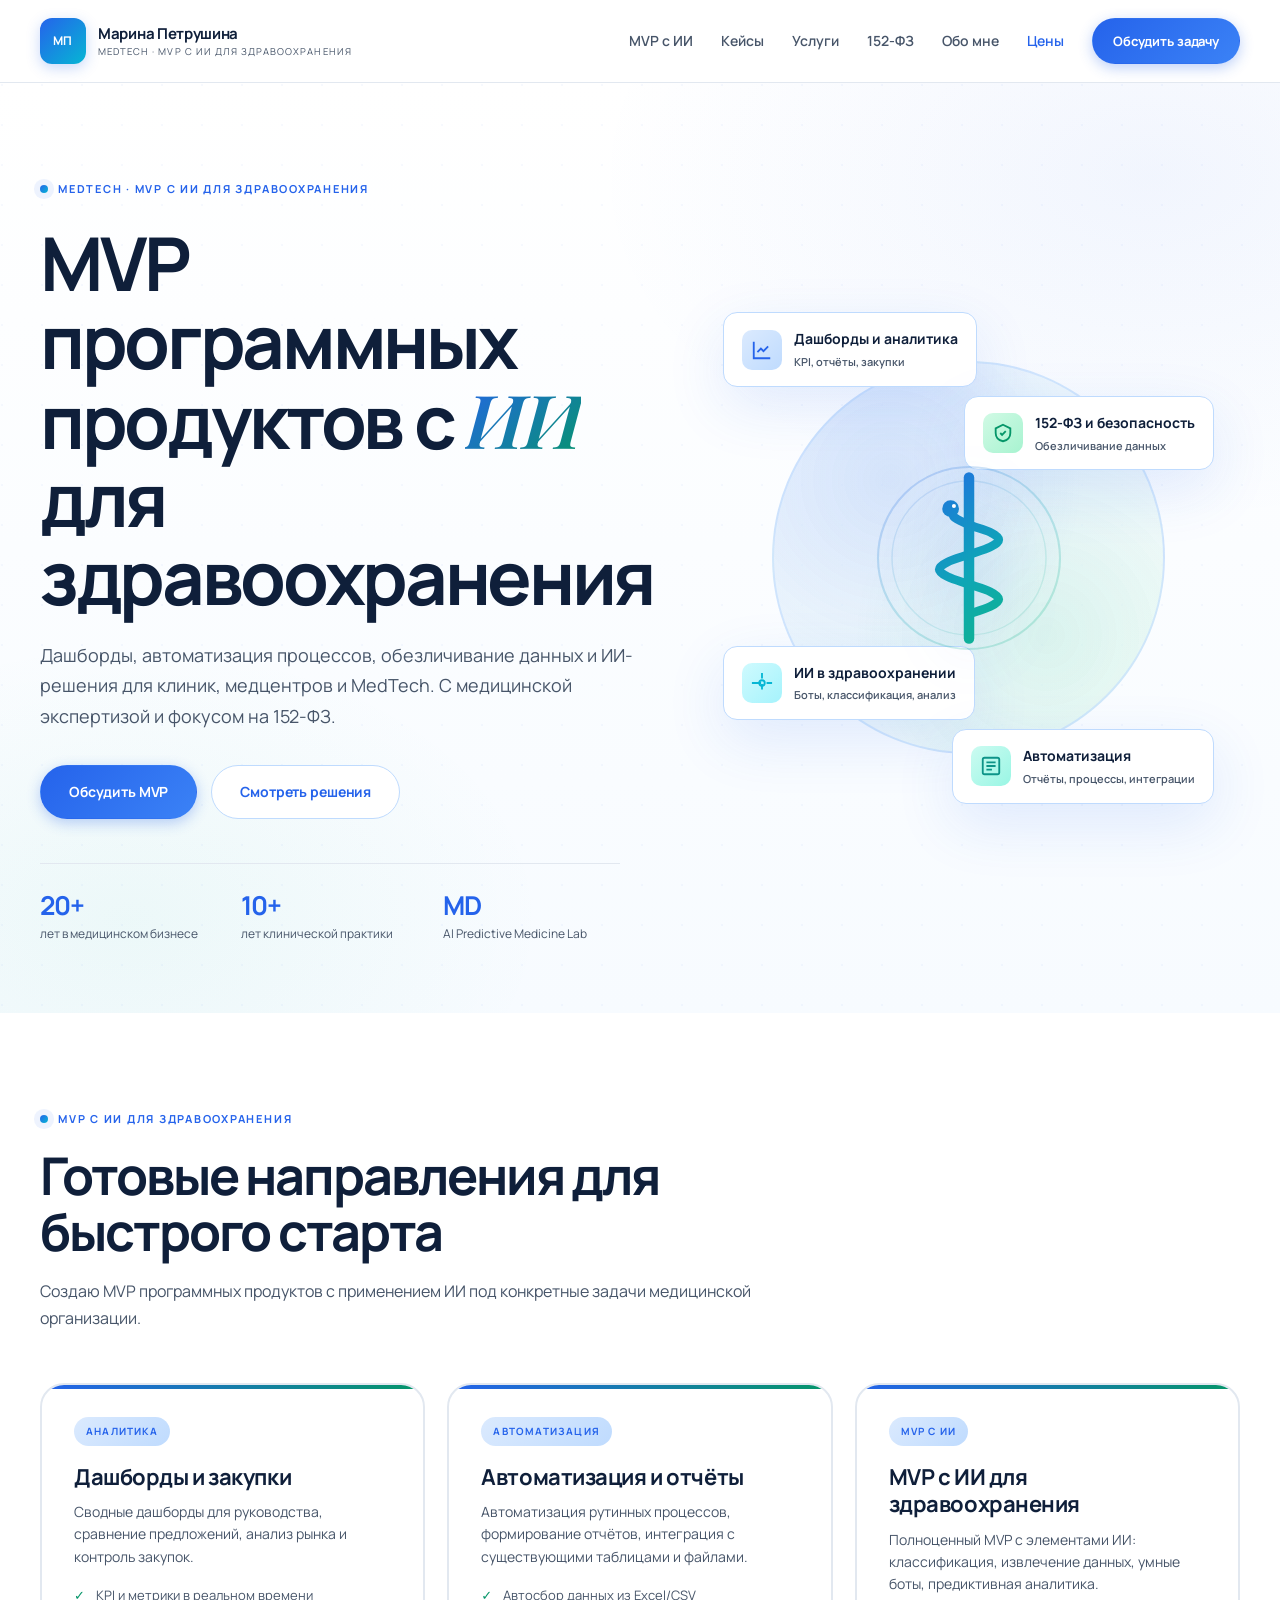
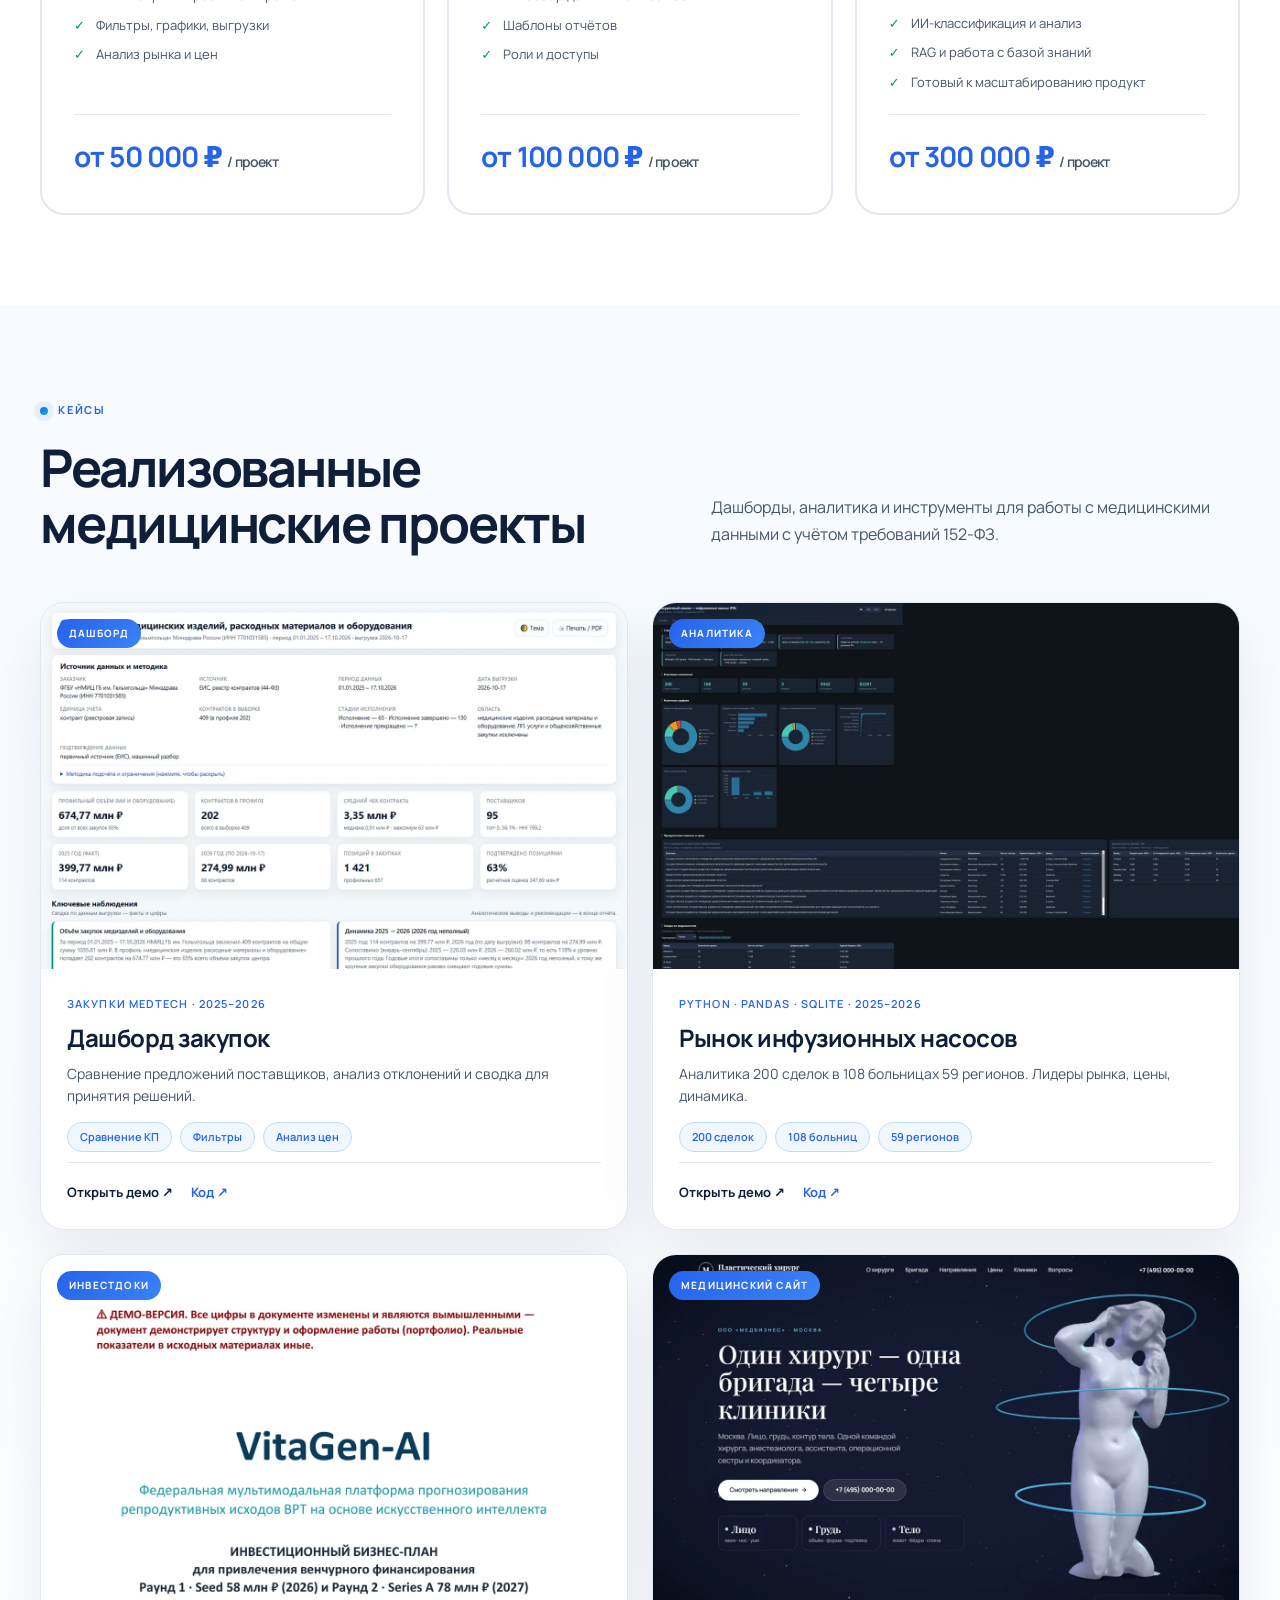
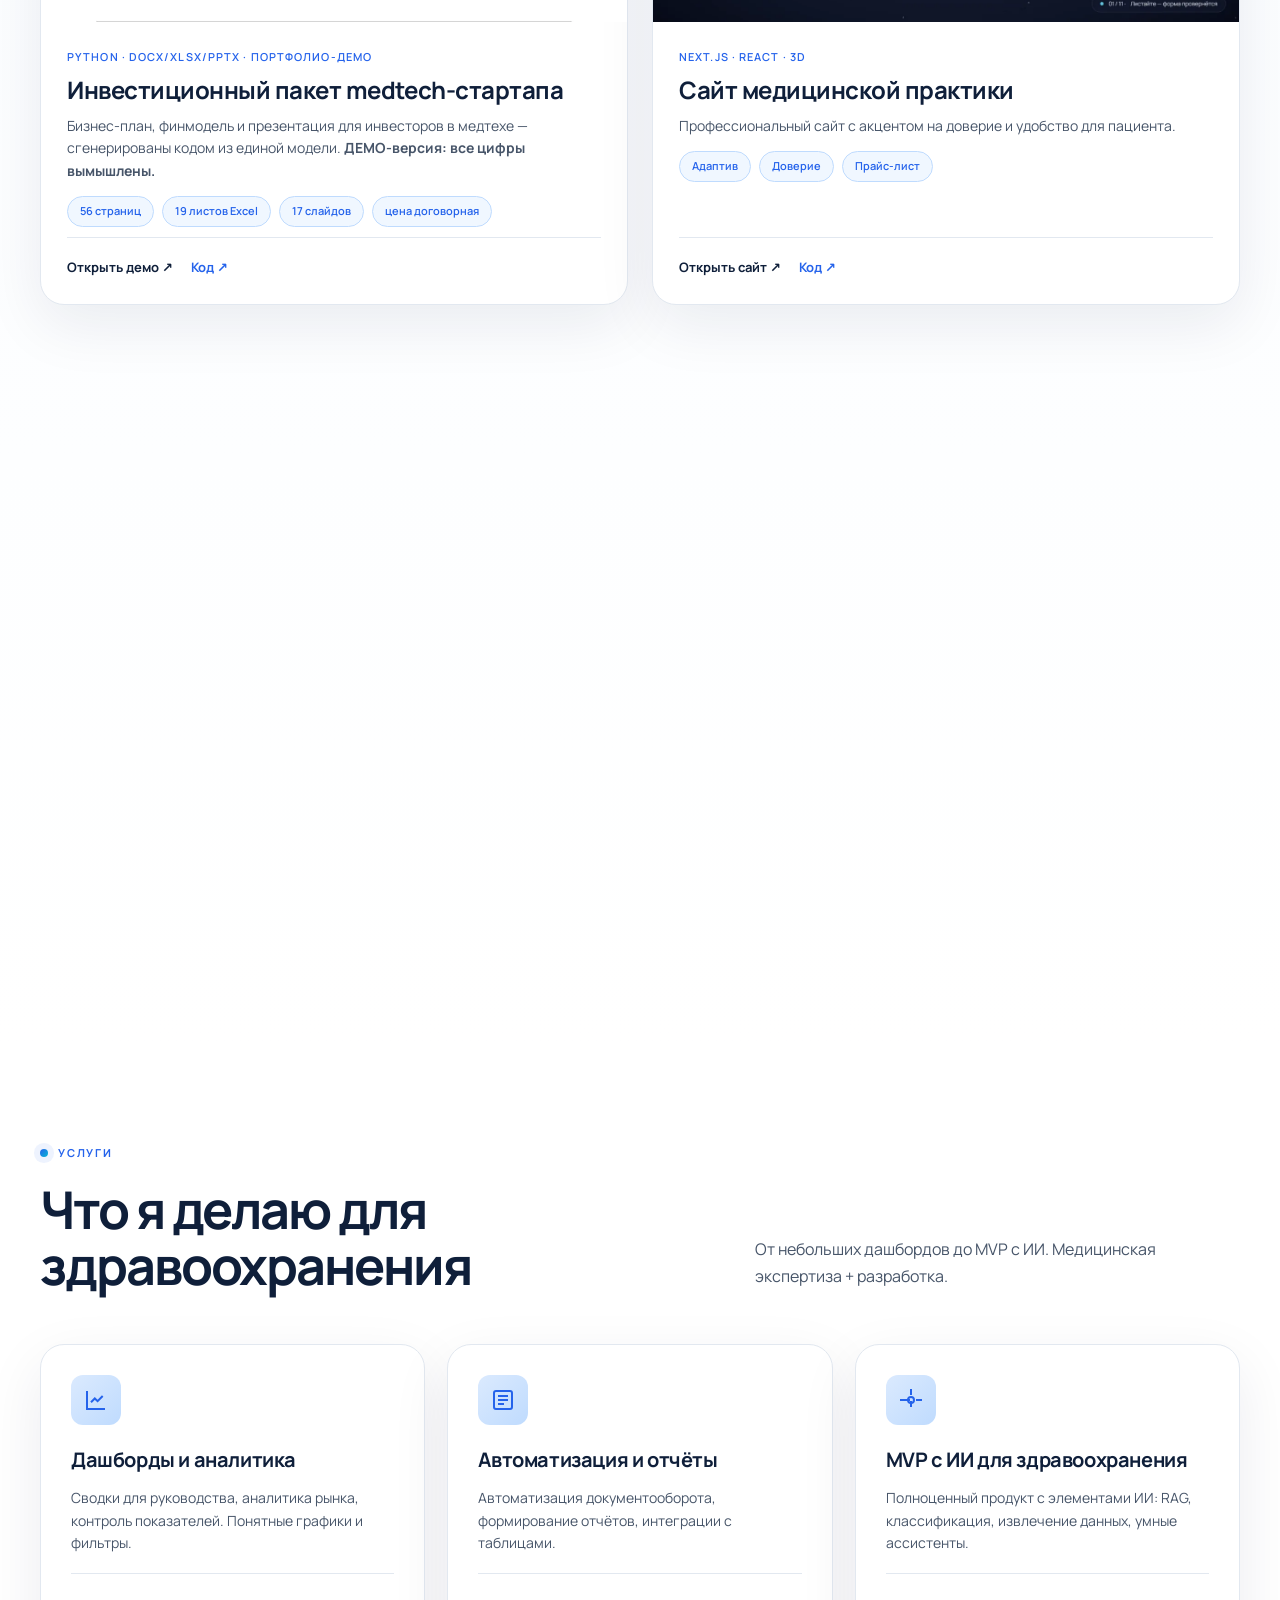
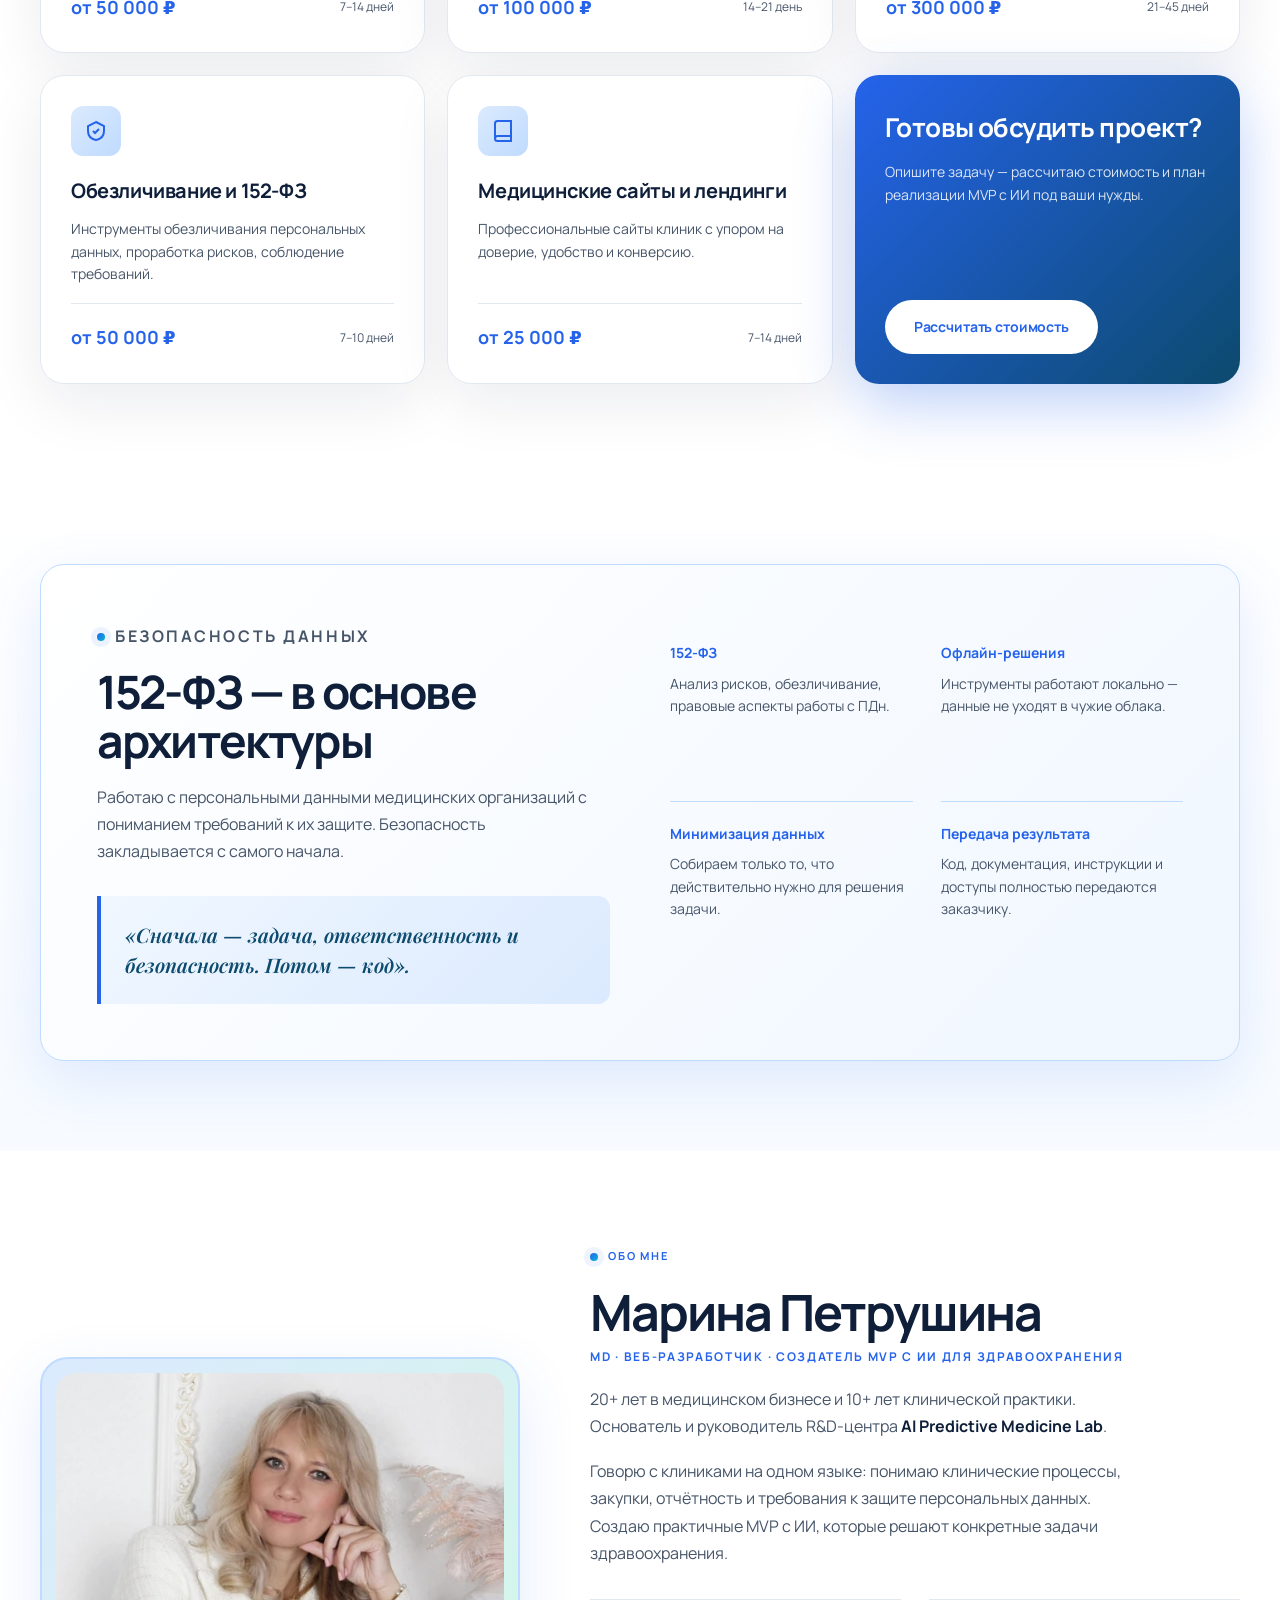
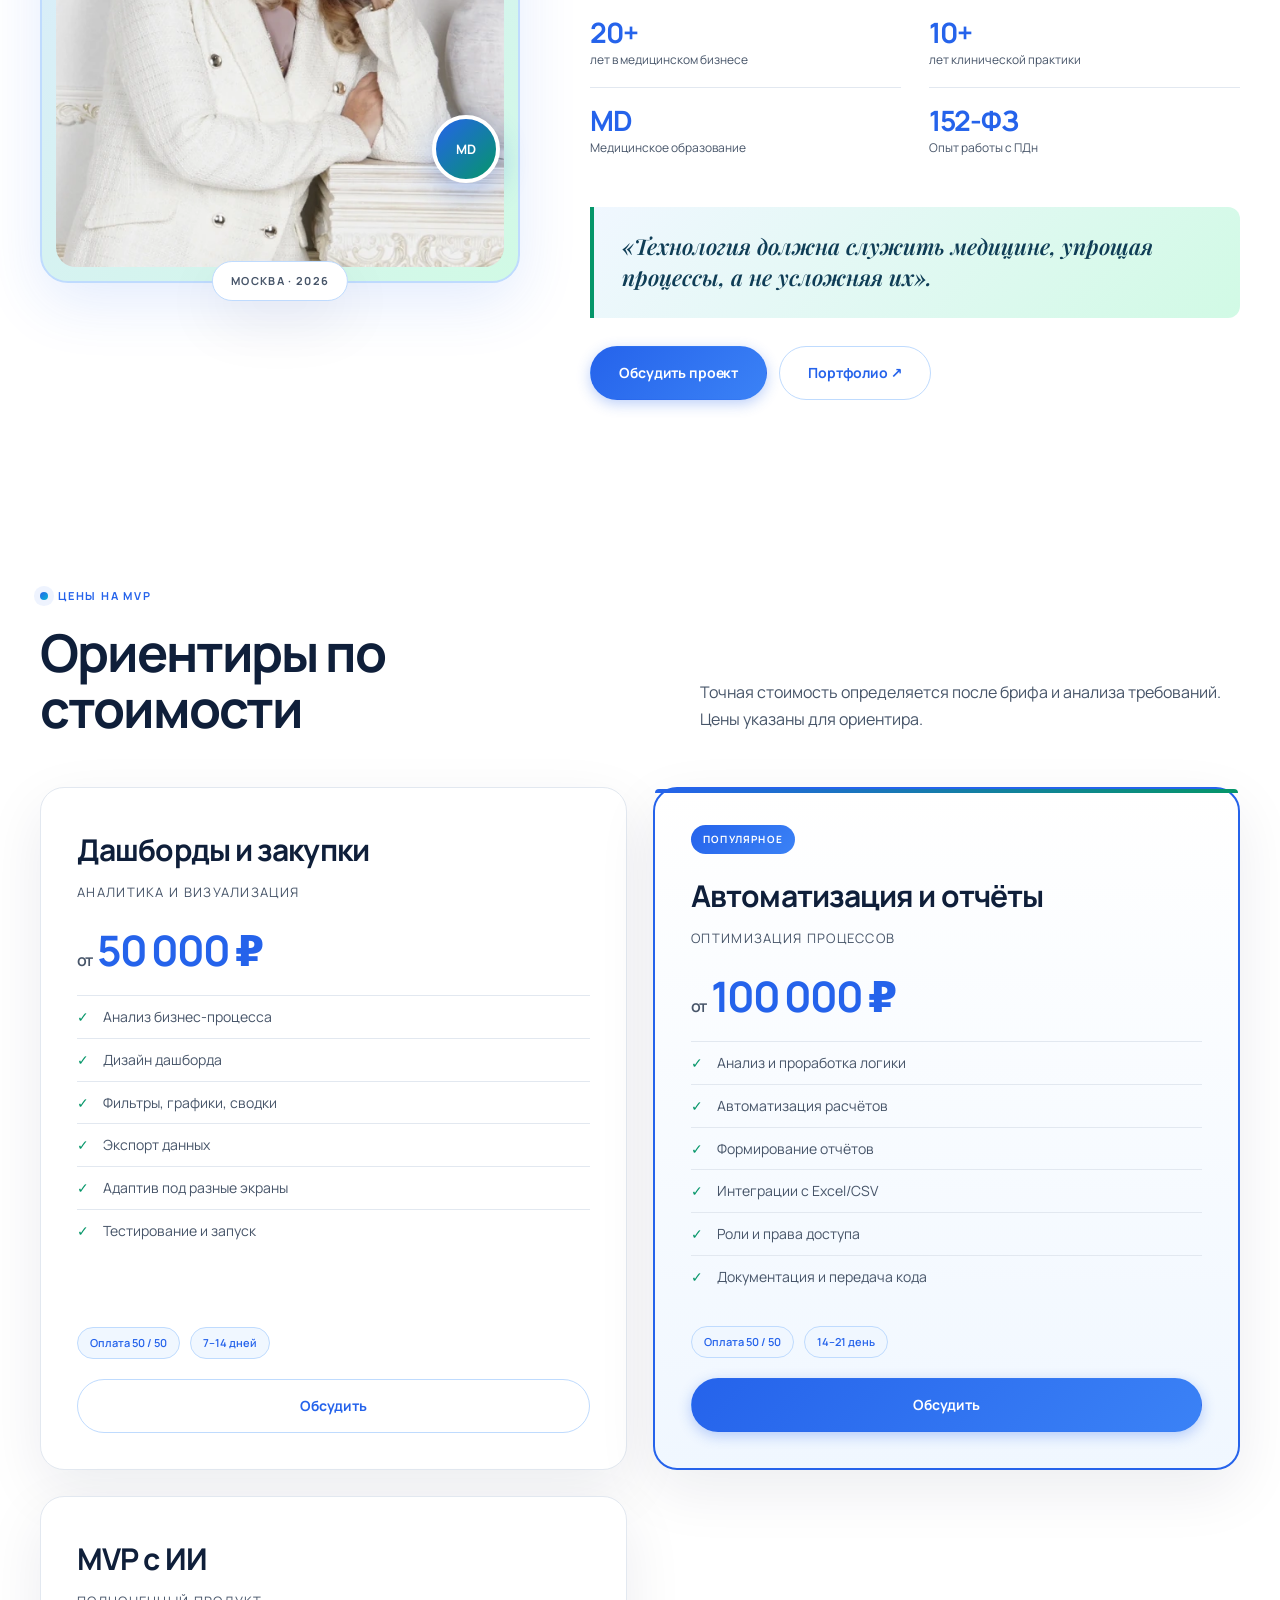
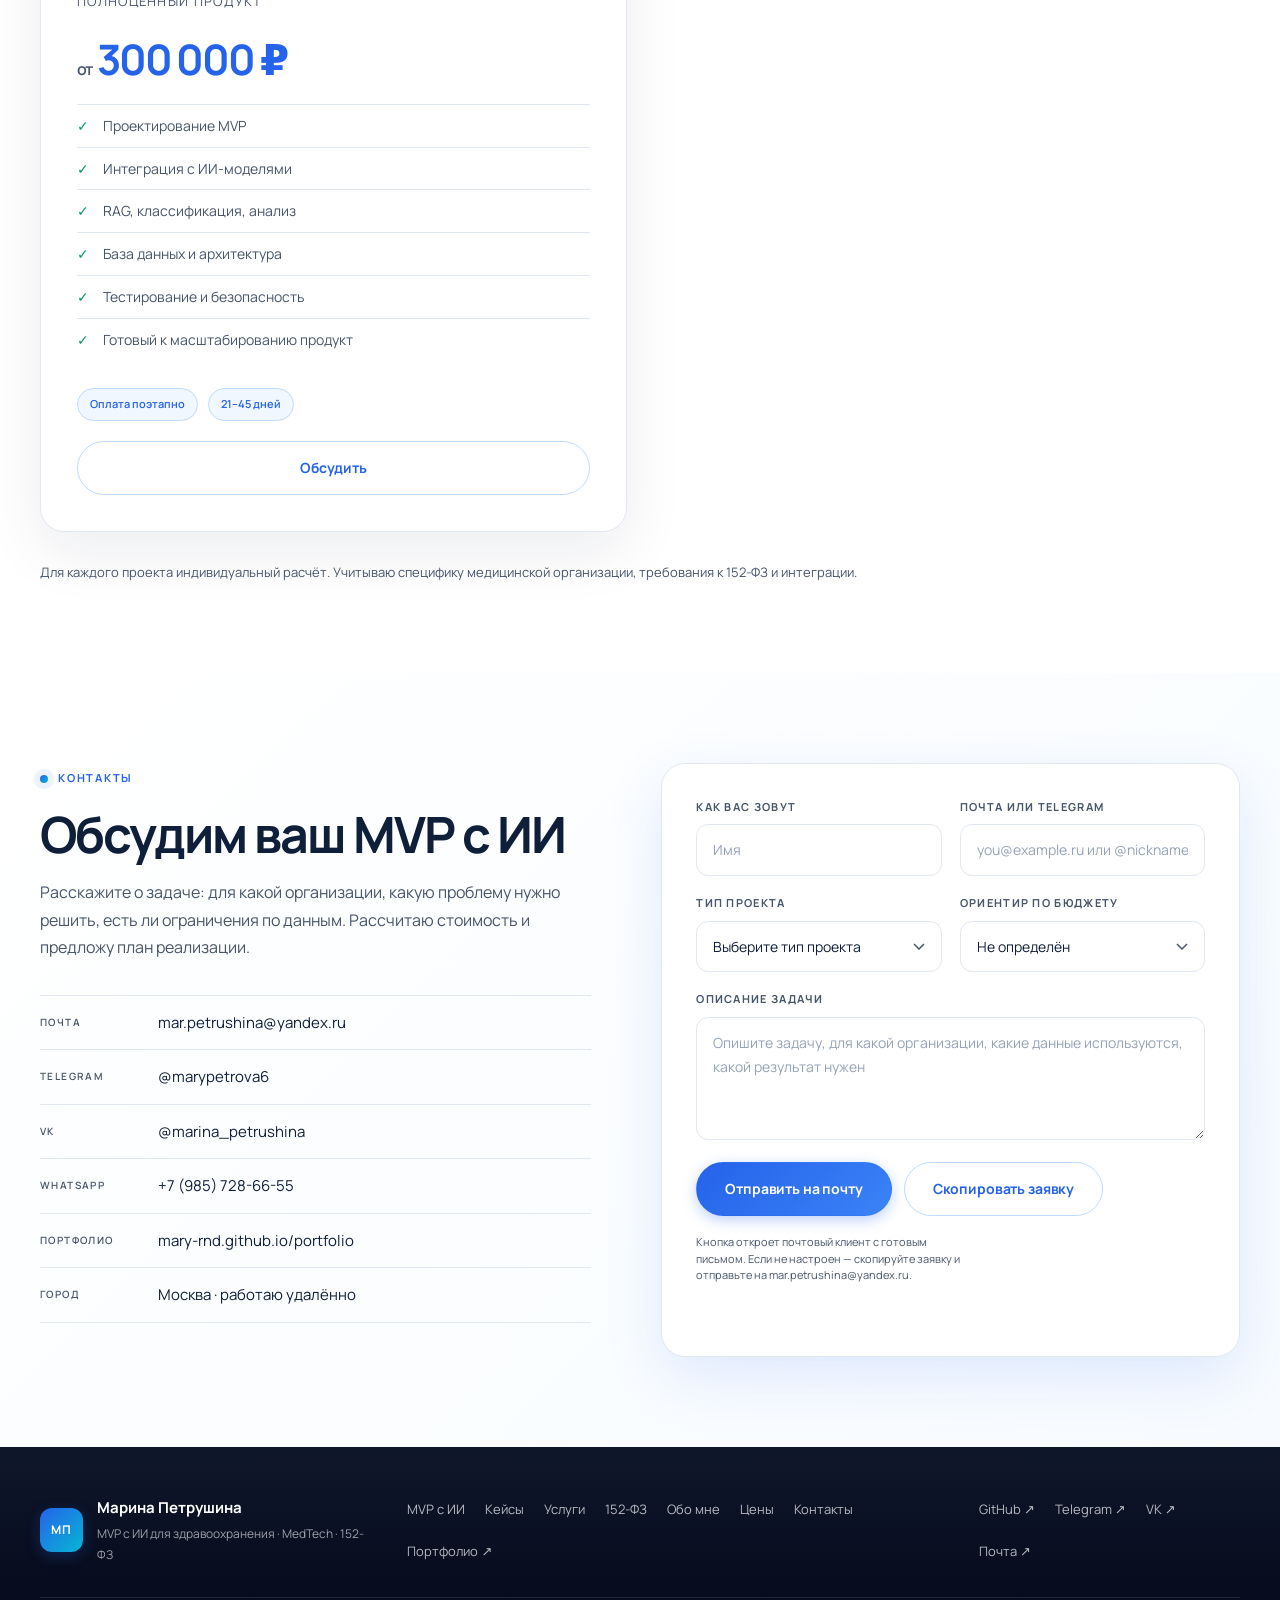
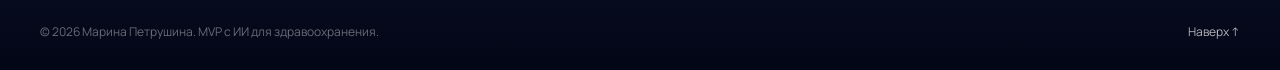
==== commit f8529a1b: "Кейс VitaGen: цена договорная" ====
--- a/index.html
+++ b/index.html
@@ -283,7 +283,7 @@
             <p class="case-kicker">Python · docx/xlsx/pptx · портфолио-демо</p>
             <h3>Инвестиционный пакет medtech-стартапа</h3>
             <p>Бизнес-план, финмодель и презентация для инвесторов в медтехе — сгенерированы кодом из единой модели. <b>ДЕМО-версия: все цифры вымышлены.</b></p>
-            <ul class="case-facts"><li>56 страниц</li><li>19 листов Excel</li><li>17 слайдов</li></ul>
+            <ul class="case-facts"><li>56 страниц</li><li>19 листов Excel</li><li>17 слайдов</li><li>цена договорная</li></ul>
             <div class="case-actions">
               <a href="https://mary-rnd.github.io/vitagen-ai-demo/" target="_blank" rel="noopener">Открыть демо ↗</a>
               <a href="https://github.com/Mary-RND/vitagen-ai-demo" target="_blank" rel="noopener">Код ↗</a>
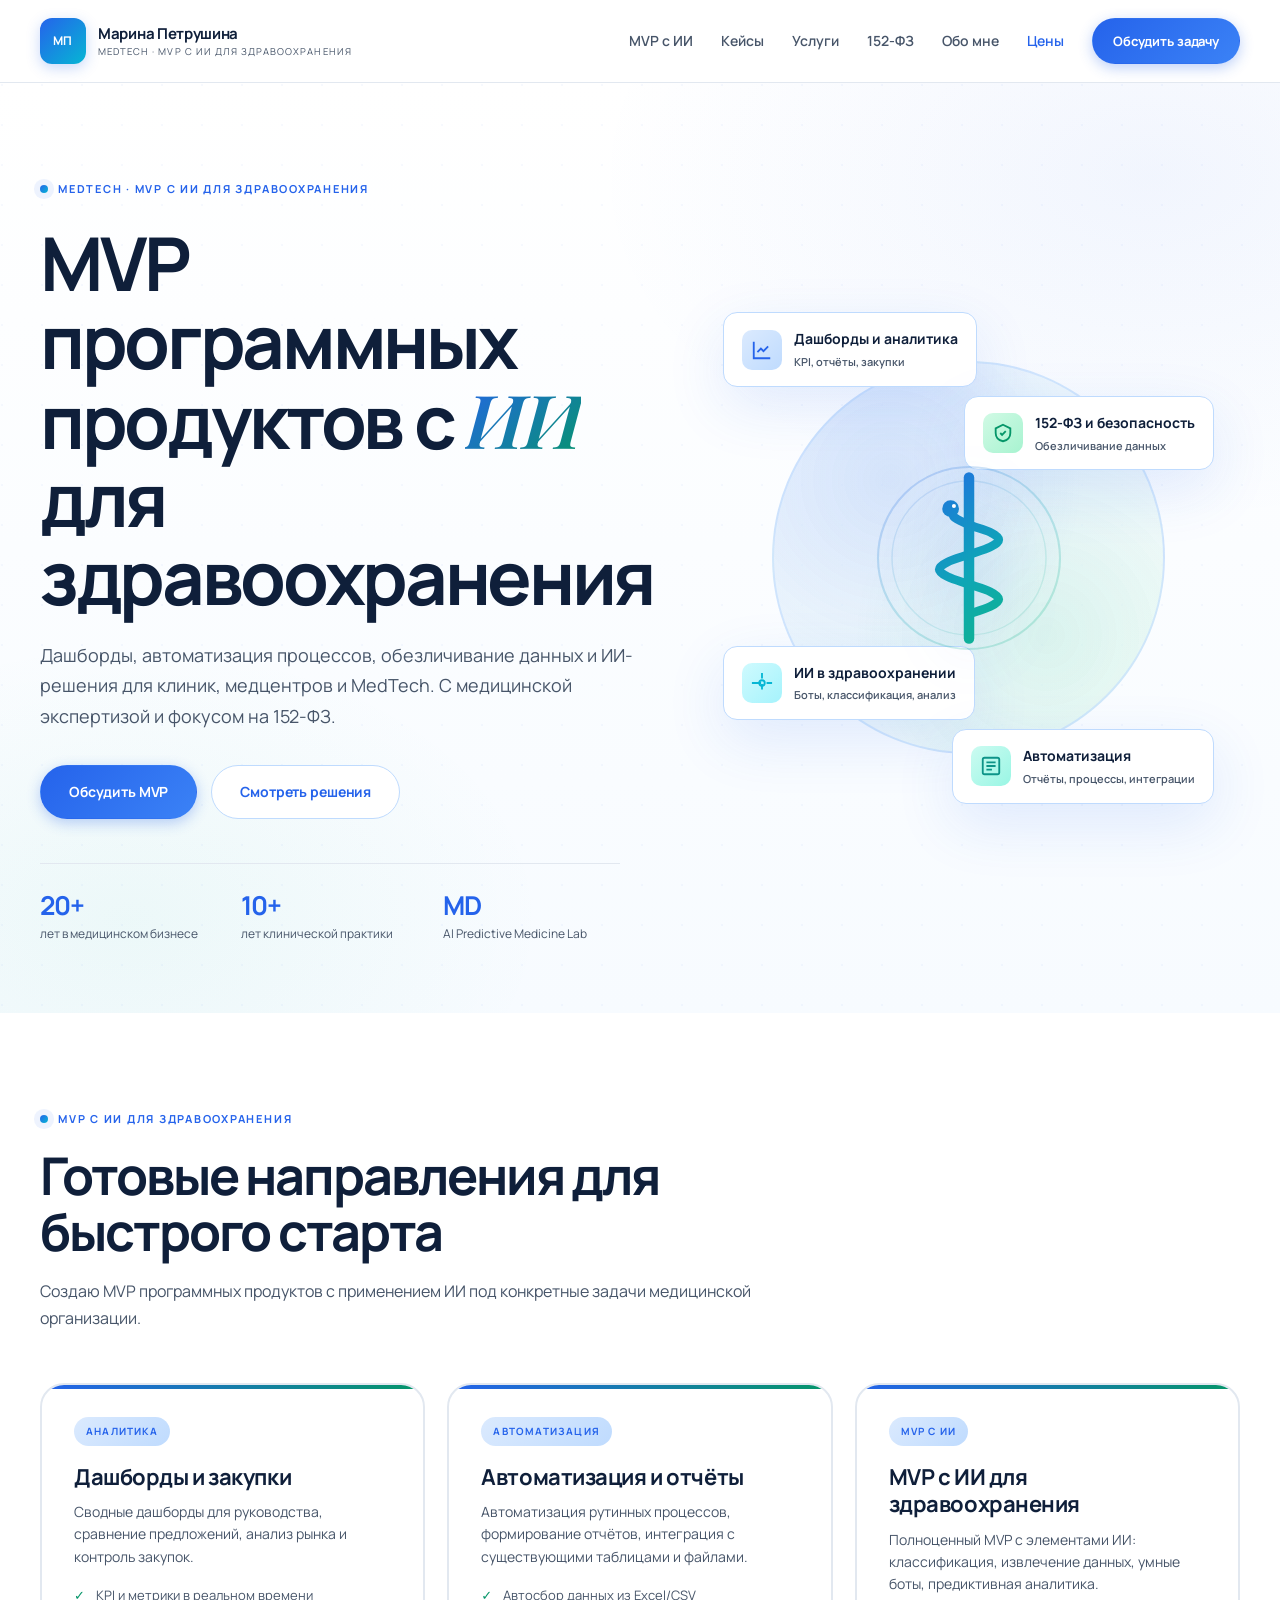
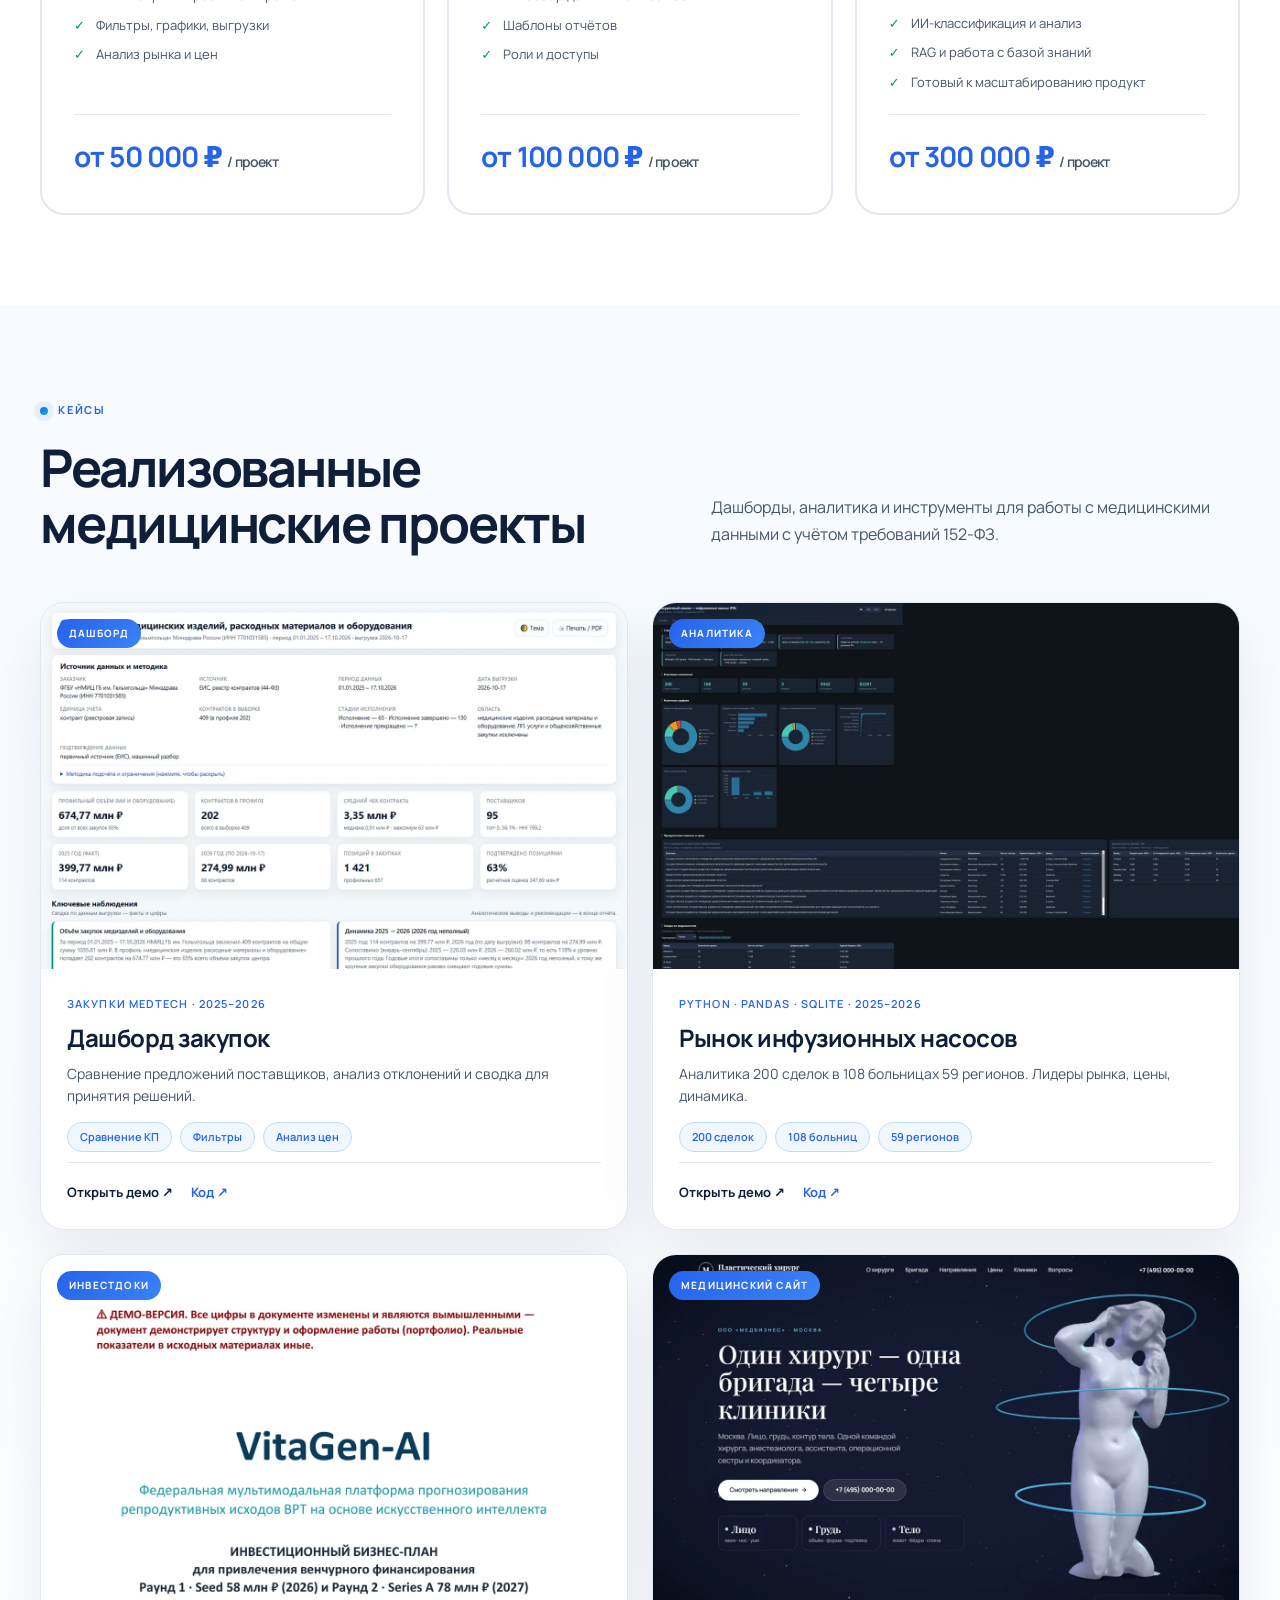
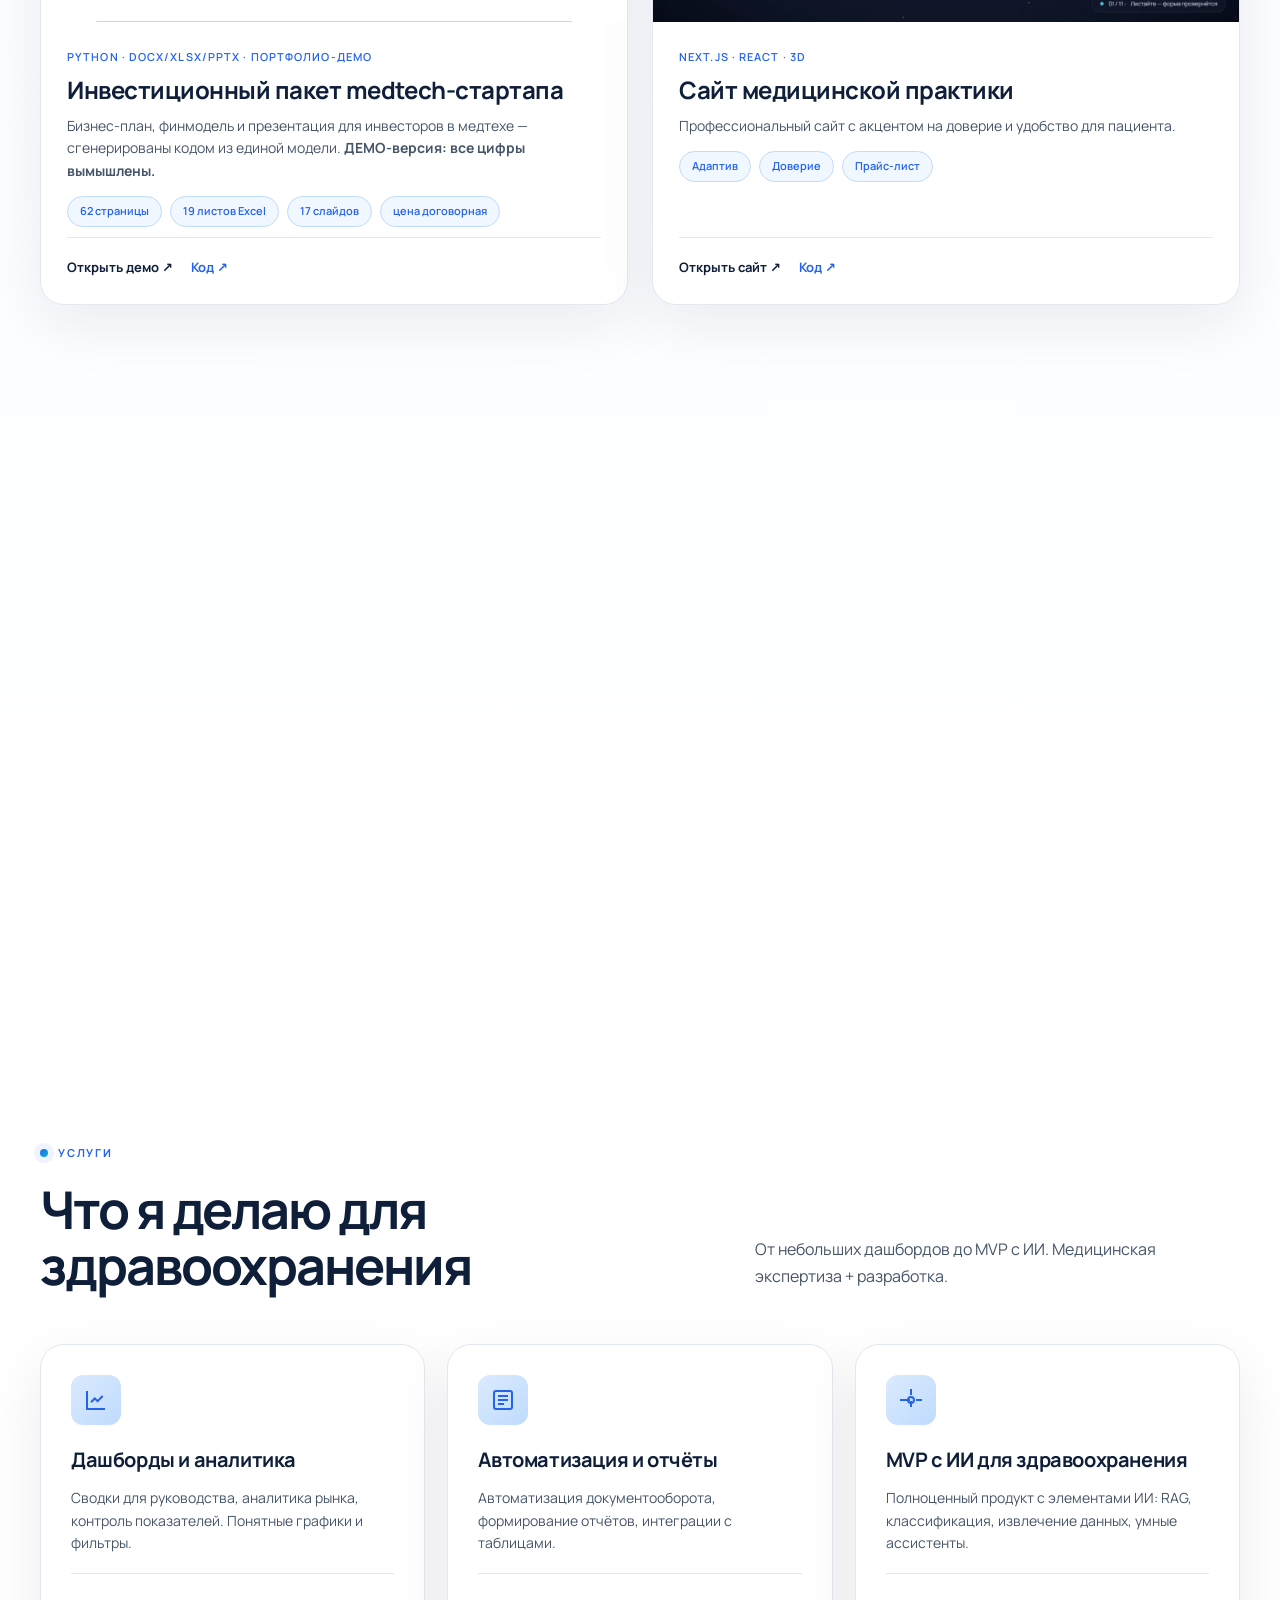
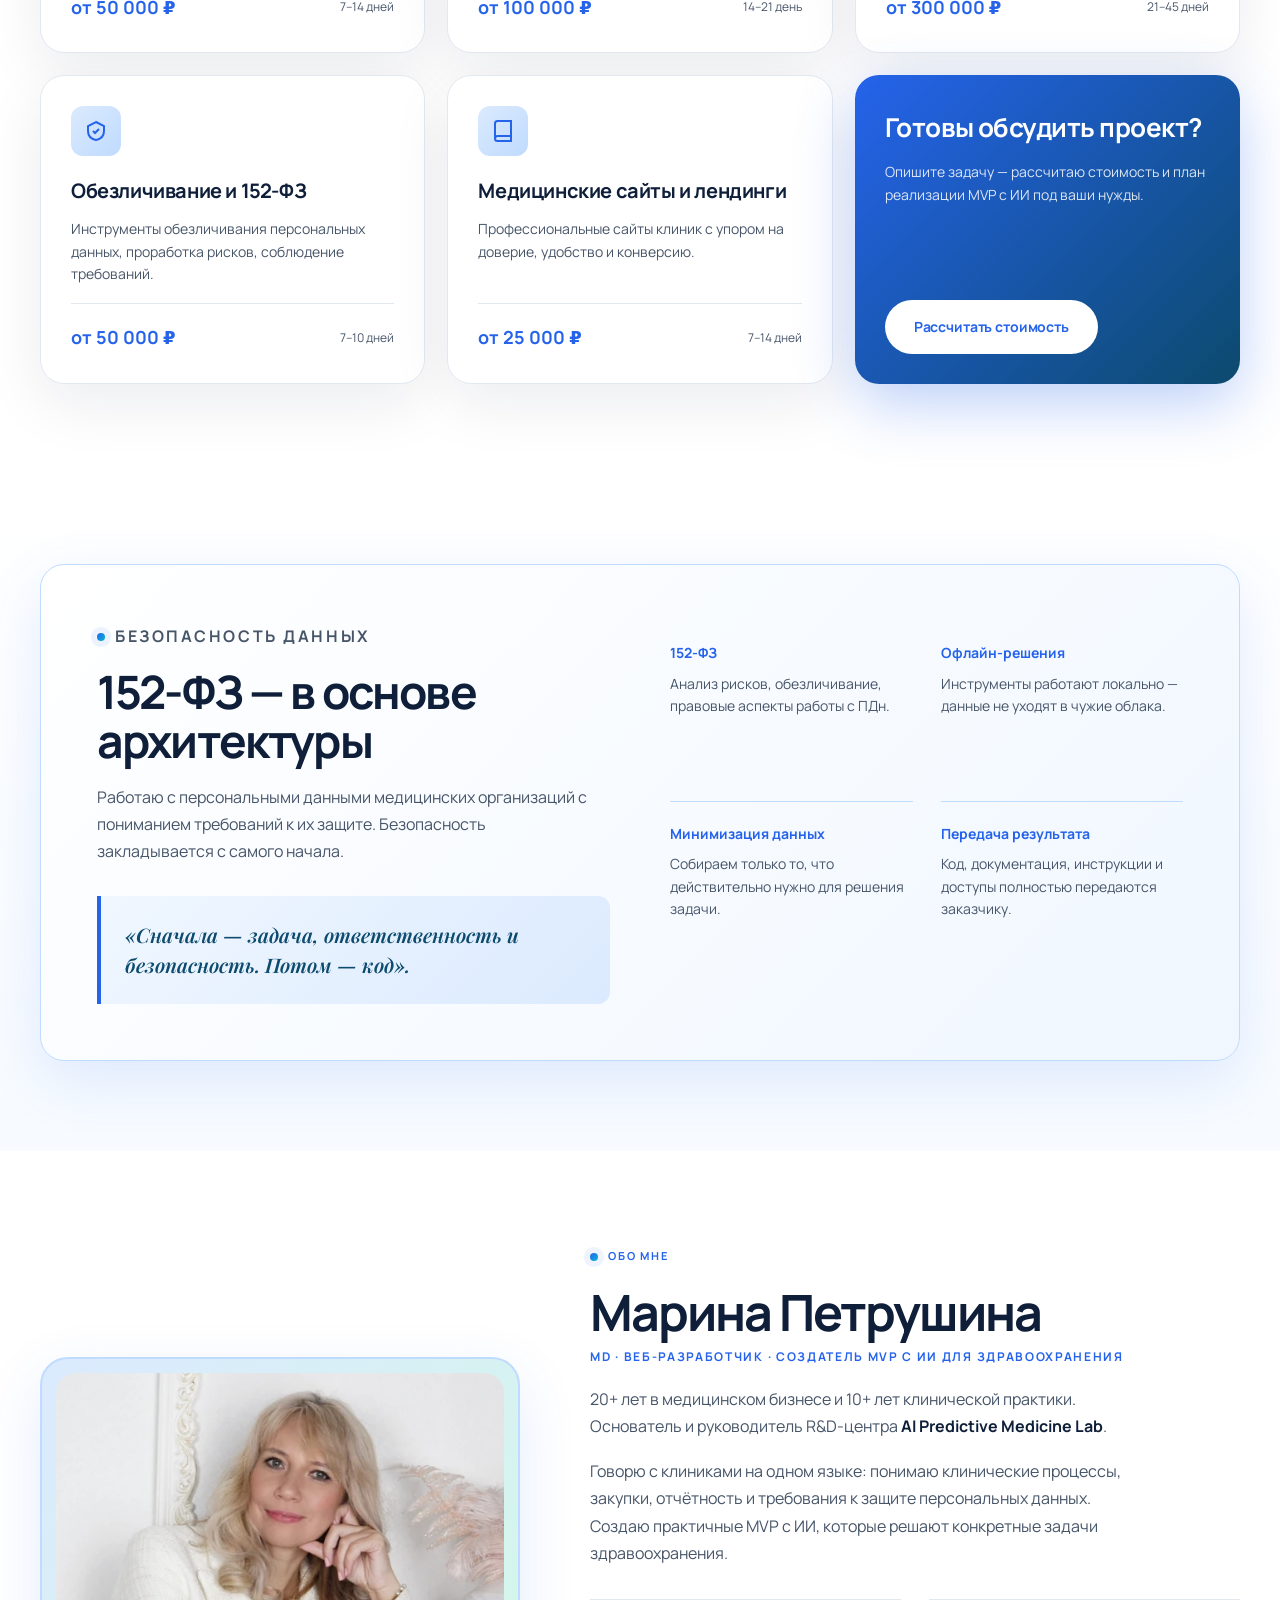
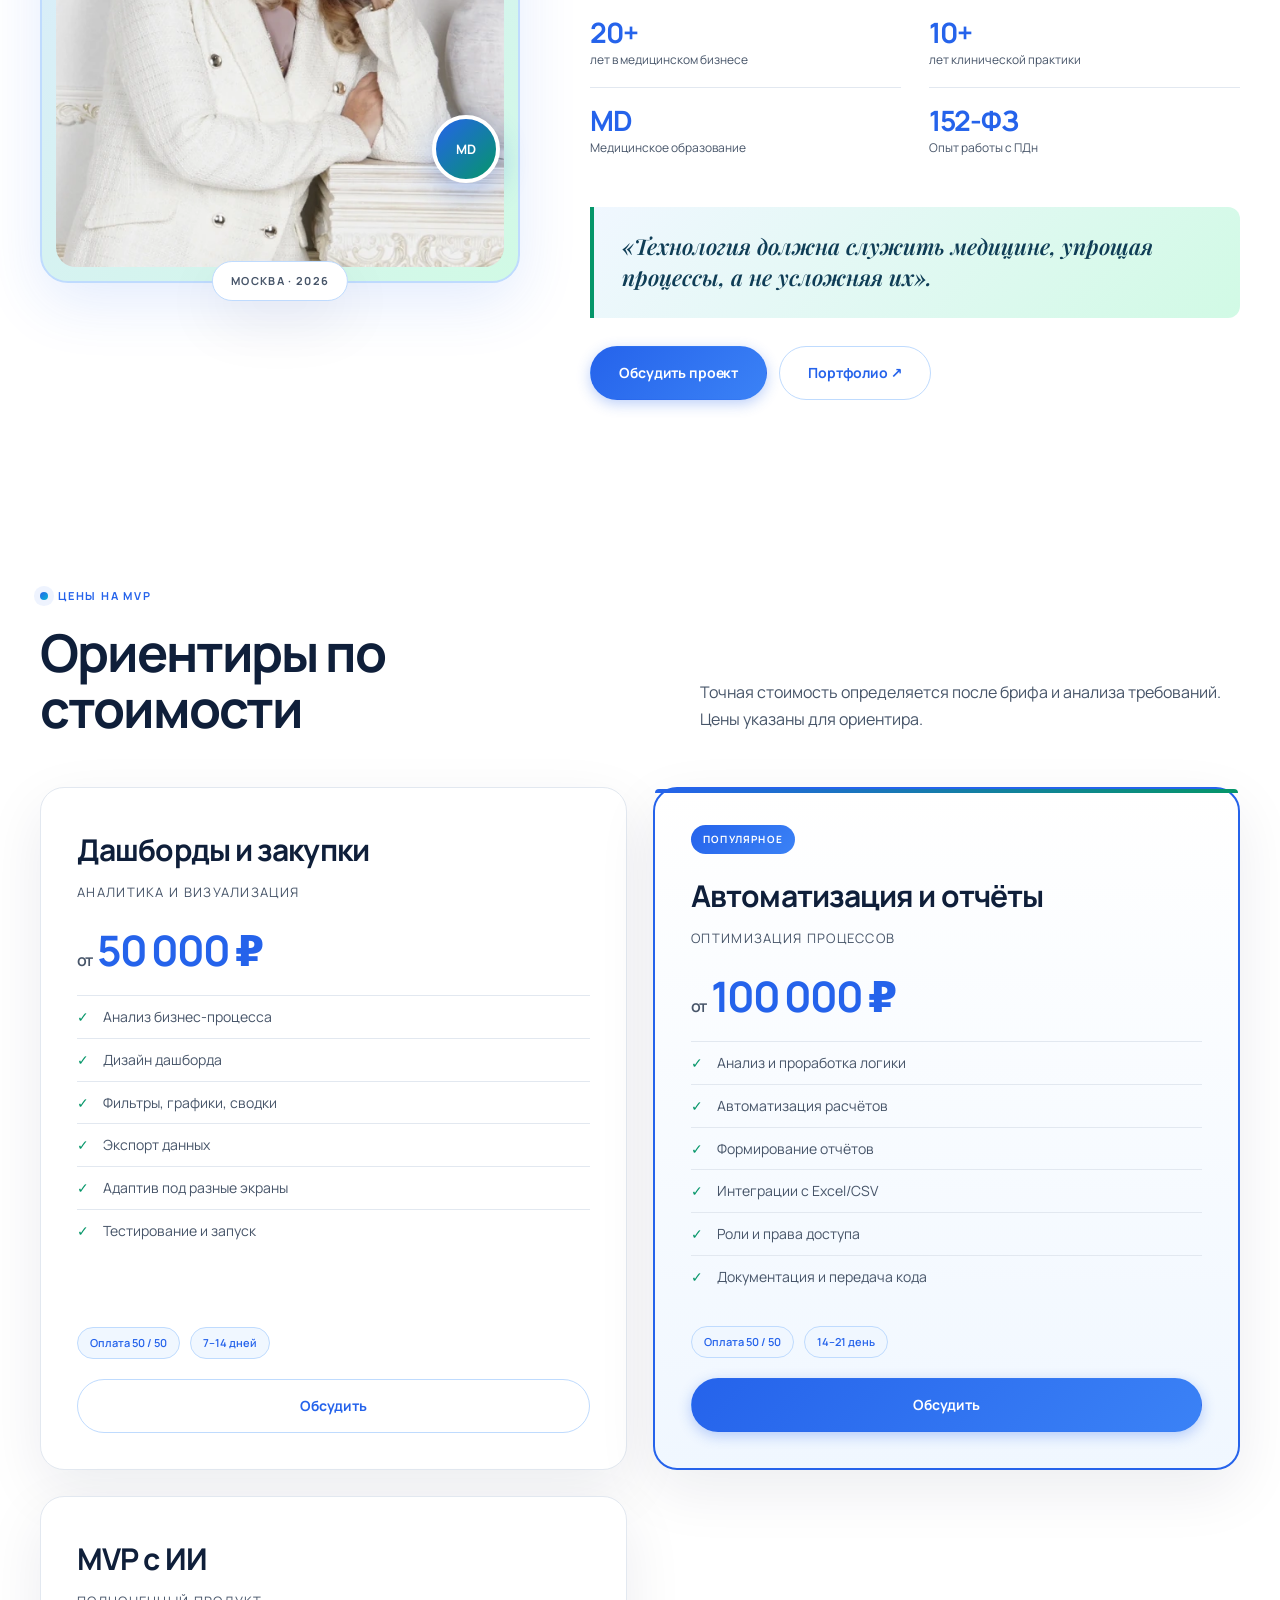
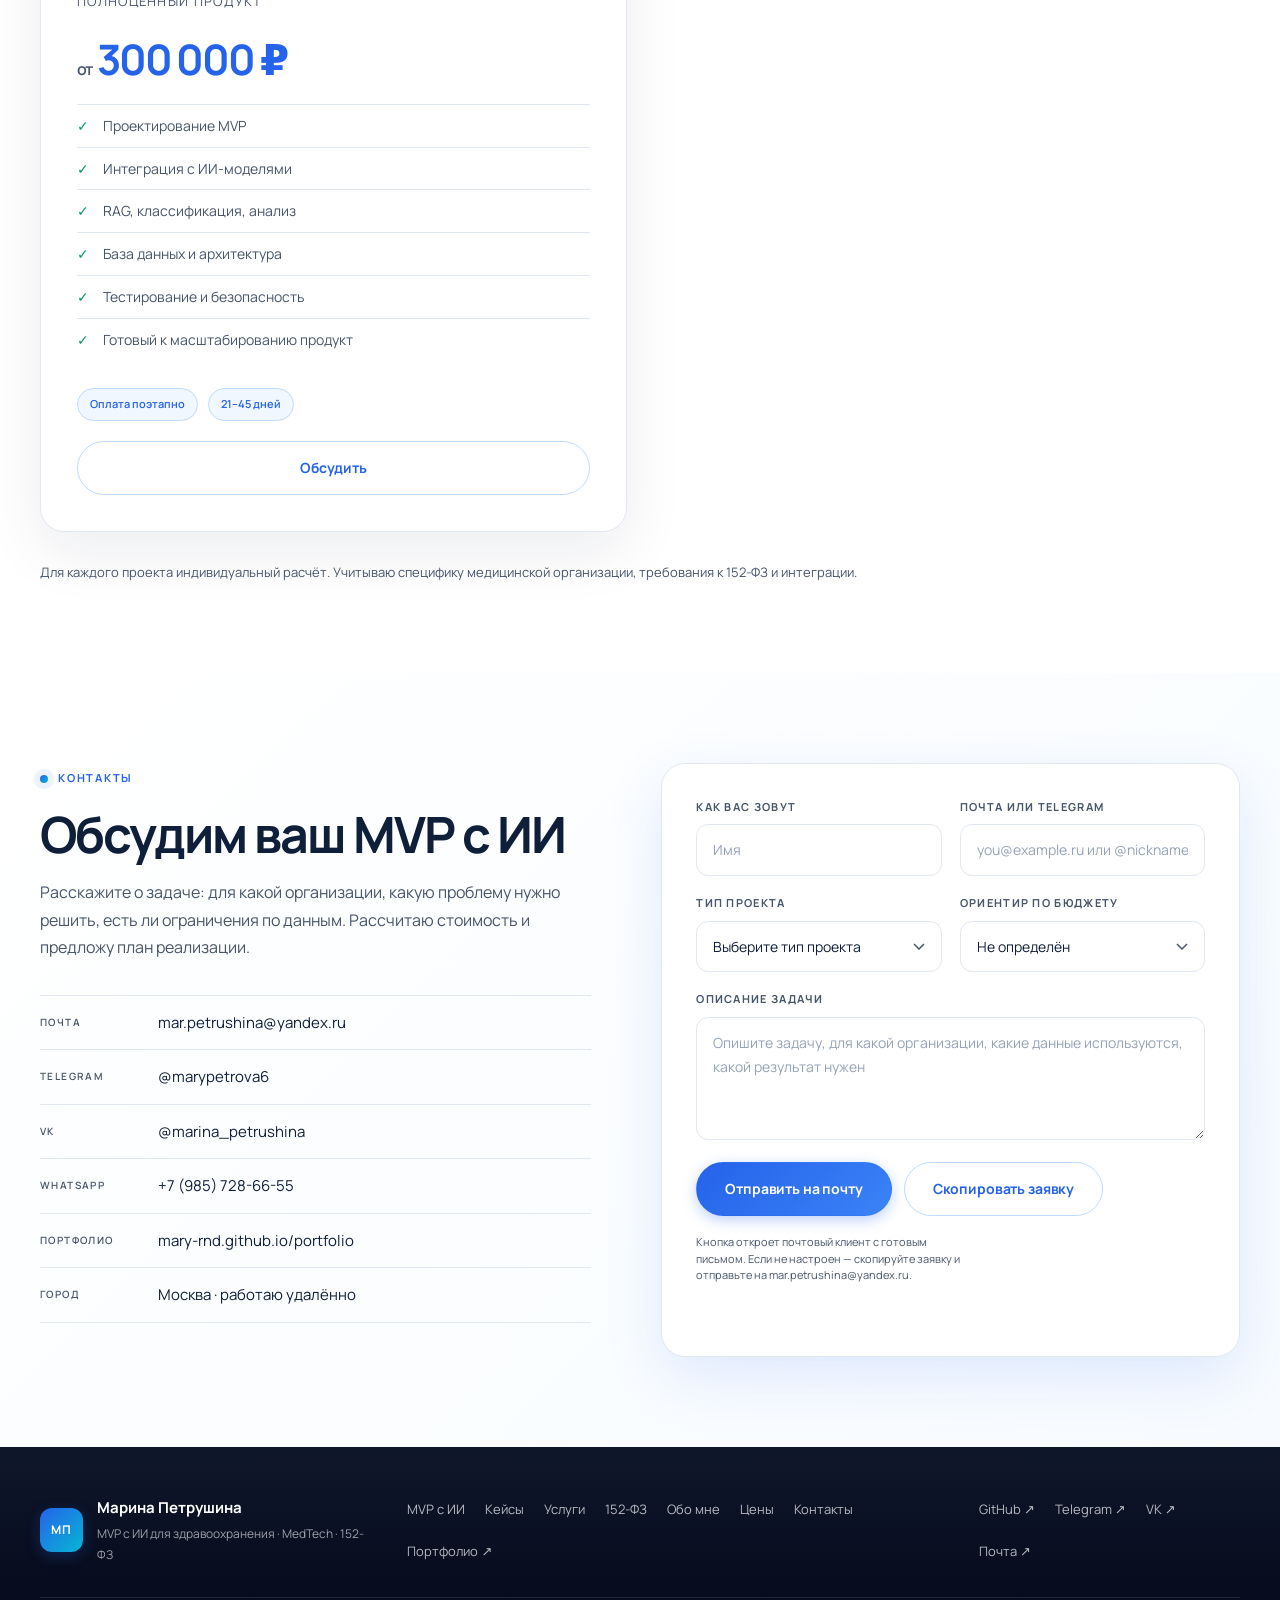
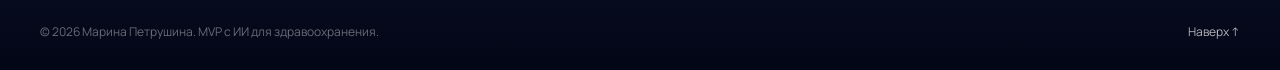
==== commit 54f98486: "Кейс VitaGen: 62 страницы (обновление)" ====
--- a/index.html
+++ b/index.html
@@ -283,7 +283,7 @@
             <p class="case-kicker">Python · docx/xlsx/pptx · портфолио-демо</p>
             <h3>Инвестиционный пакет medtech-стартапа</h3>
             <p>Бизнес-план, финмодель и презентация для инвесторов в медтехе — сгенерированы кодом из единой модели. <b>ДЕМО-версия: все цифры вымышлены.</b></p>
-            <ul class="case-facts"><li>56 страниц</li><li>19 листов Excel</li><li>17 слайдов</li><li>цена договорная</li></ul>
+            <ul class="case-facts"><li>62 страницы</li><li>19 листов Excel</li><li>17 слайдов</li><li>цена договорная</li></ul>
             <div class="case-actions">
               <a href="https://mary-rnd.github.io/vitagen-ai-demo/" target="_blank" rel="noopener">Открыть демо ↗</a>
               <a href="https://github.com/Mary-RND/vitagen-ai-demo" target="_blank" rel="noopener">Код ↗</a>
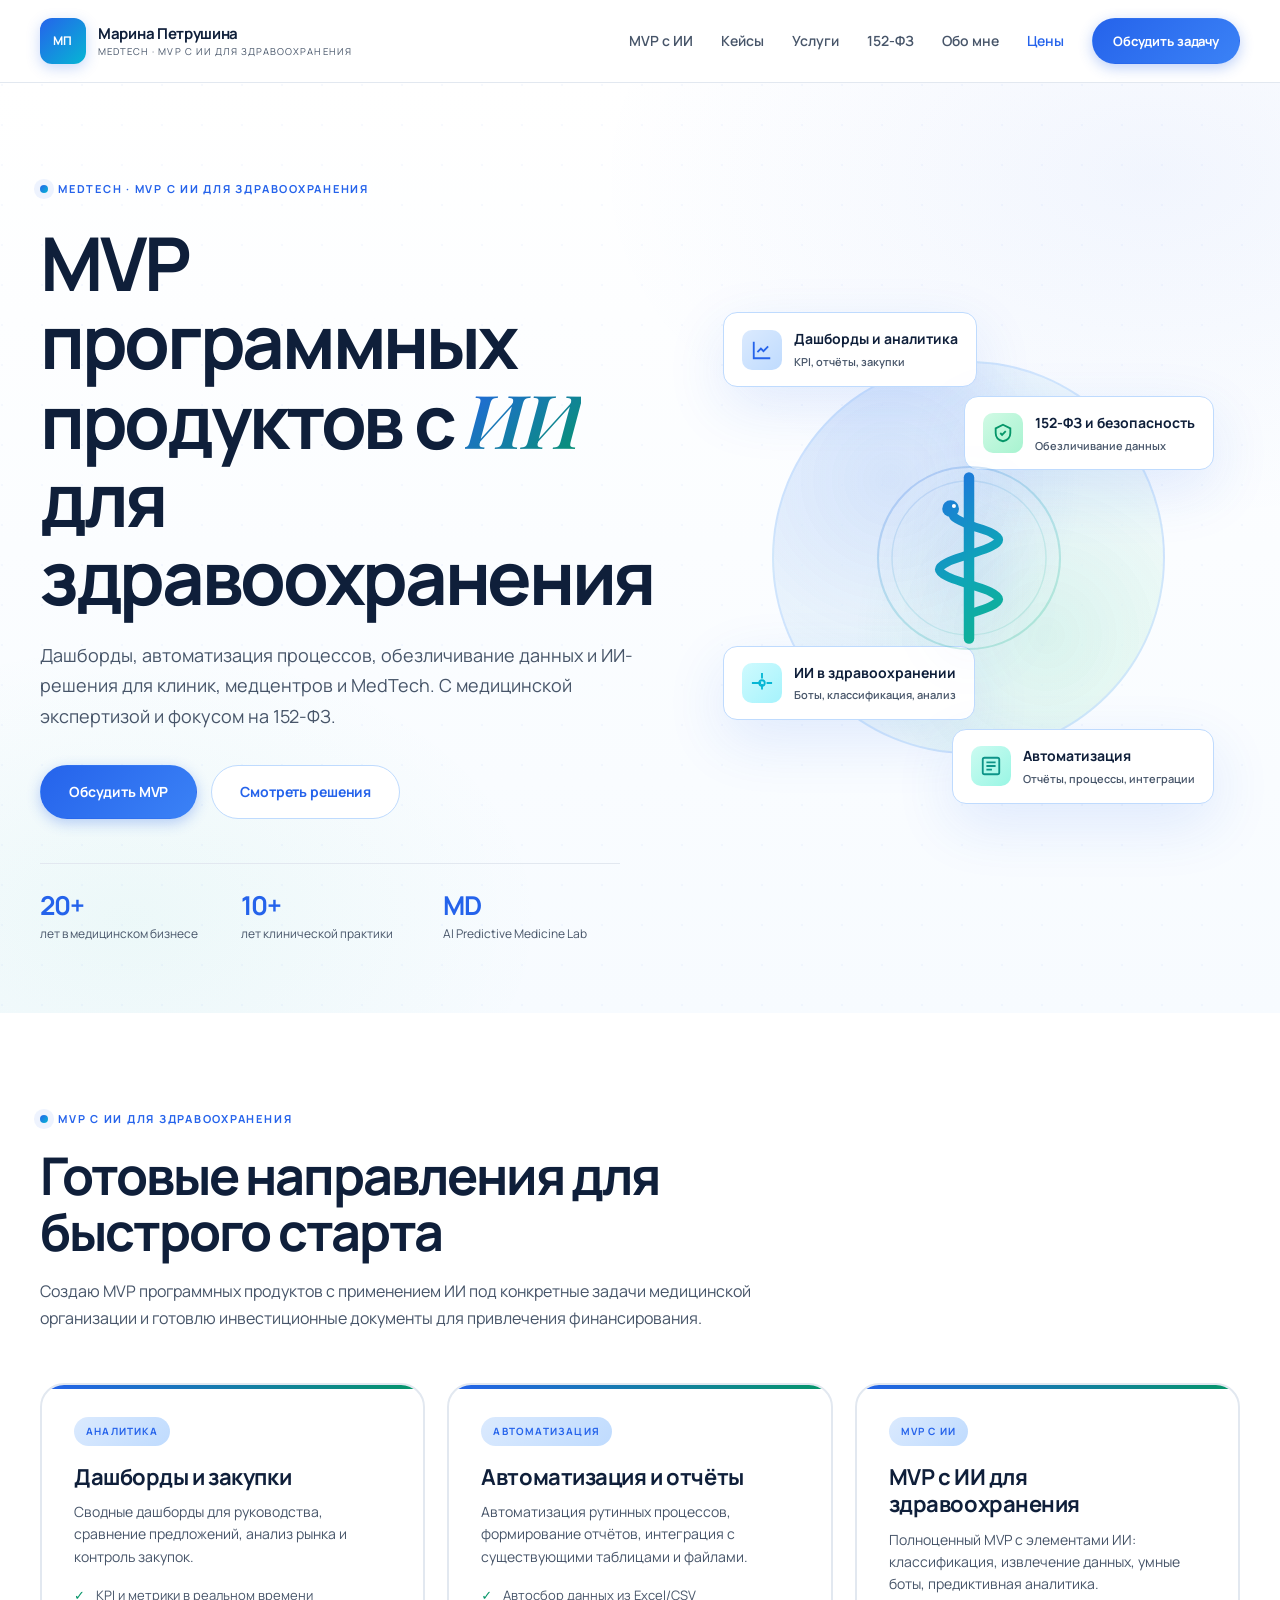
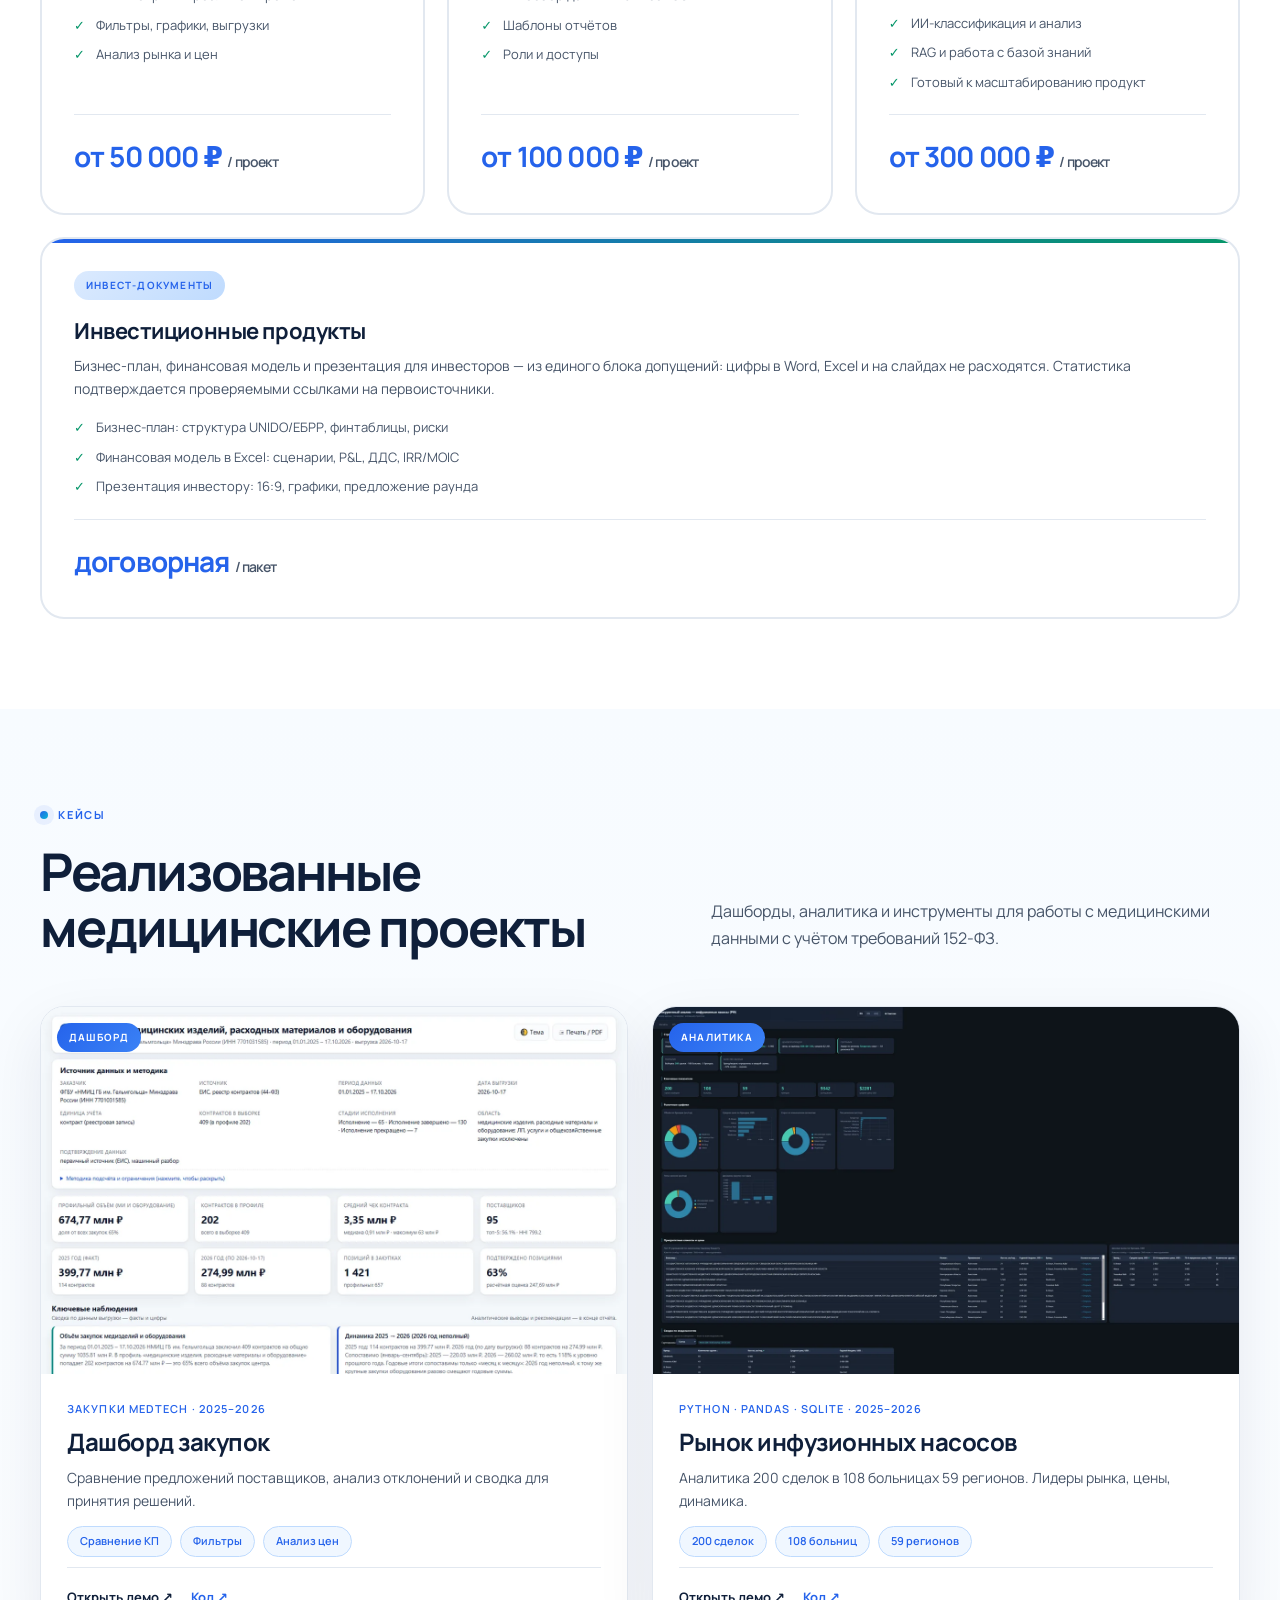
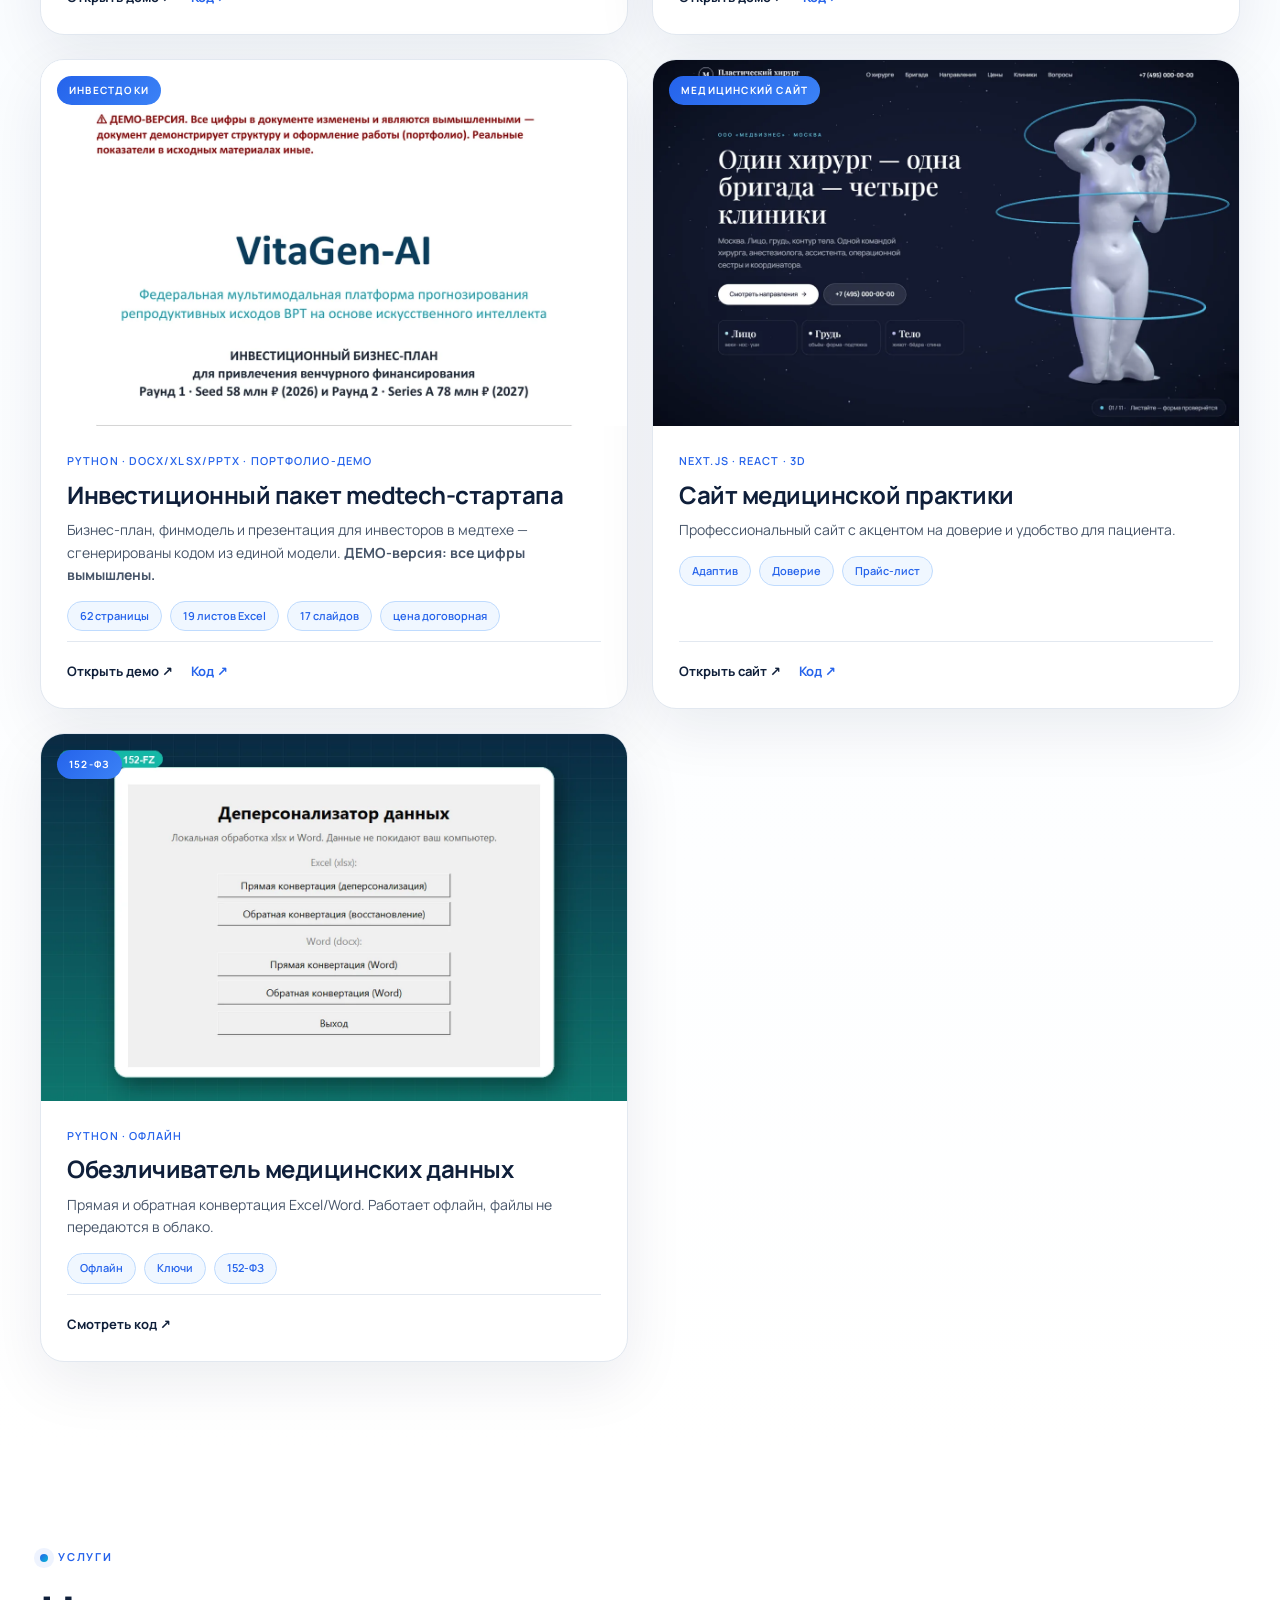
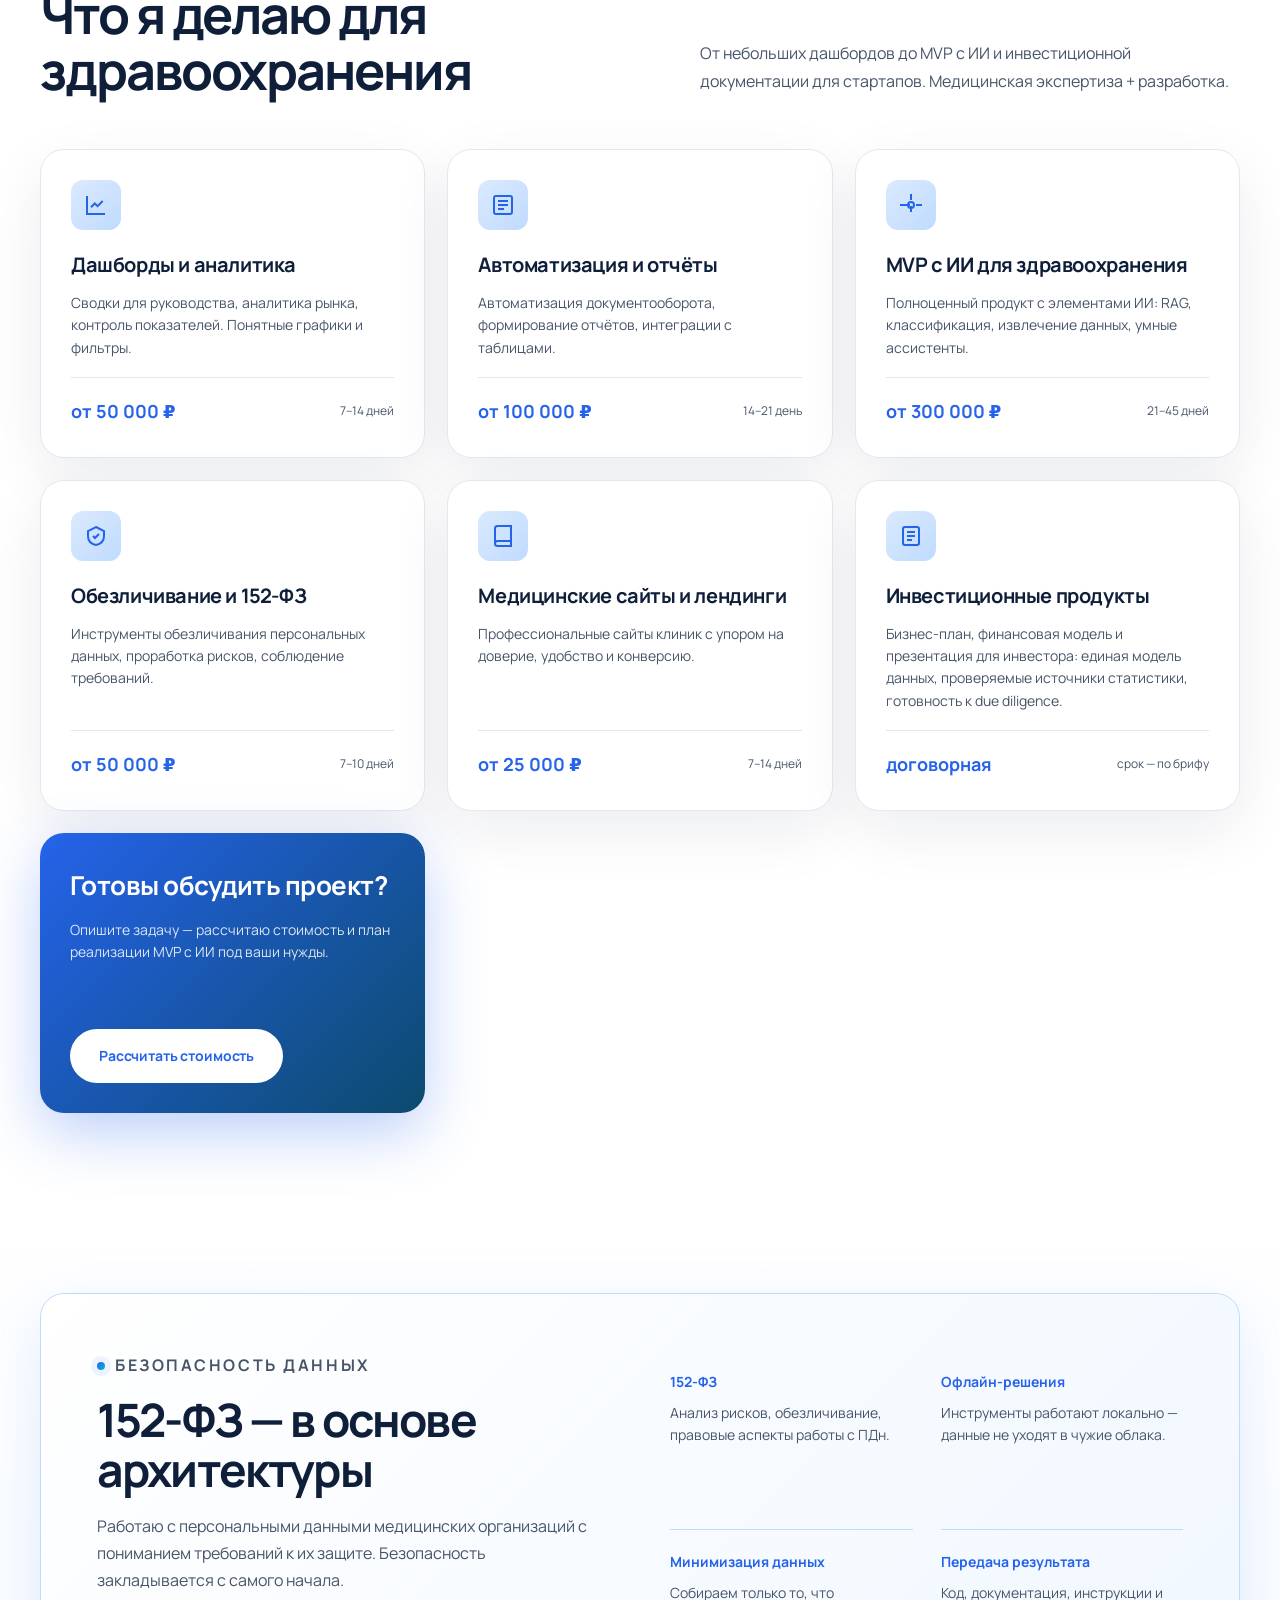
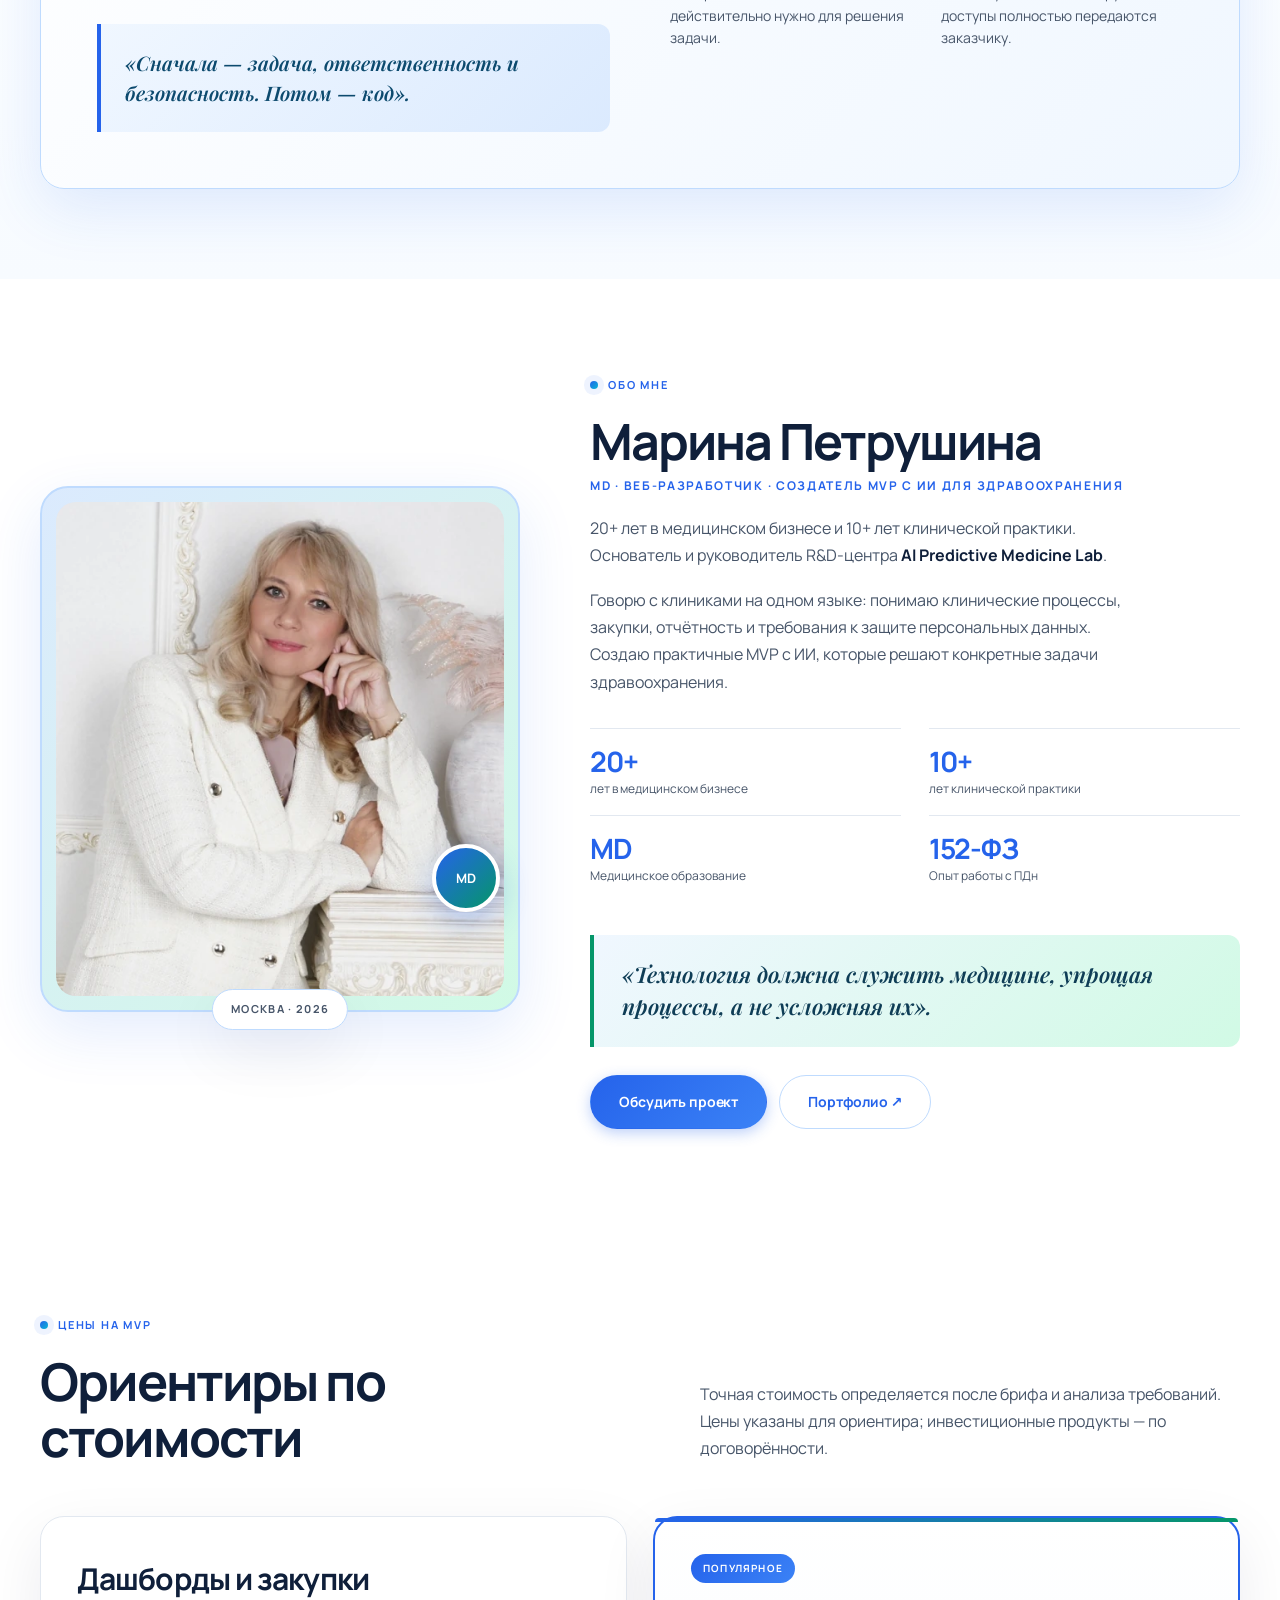
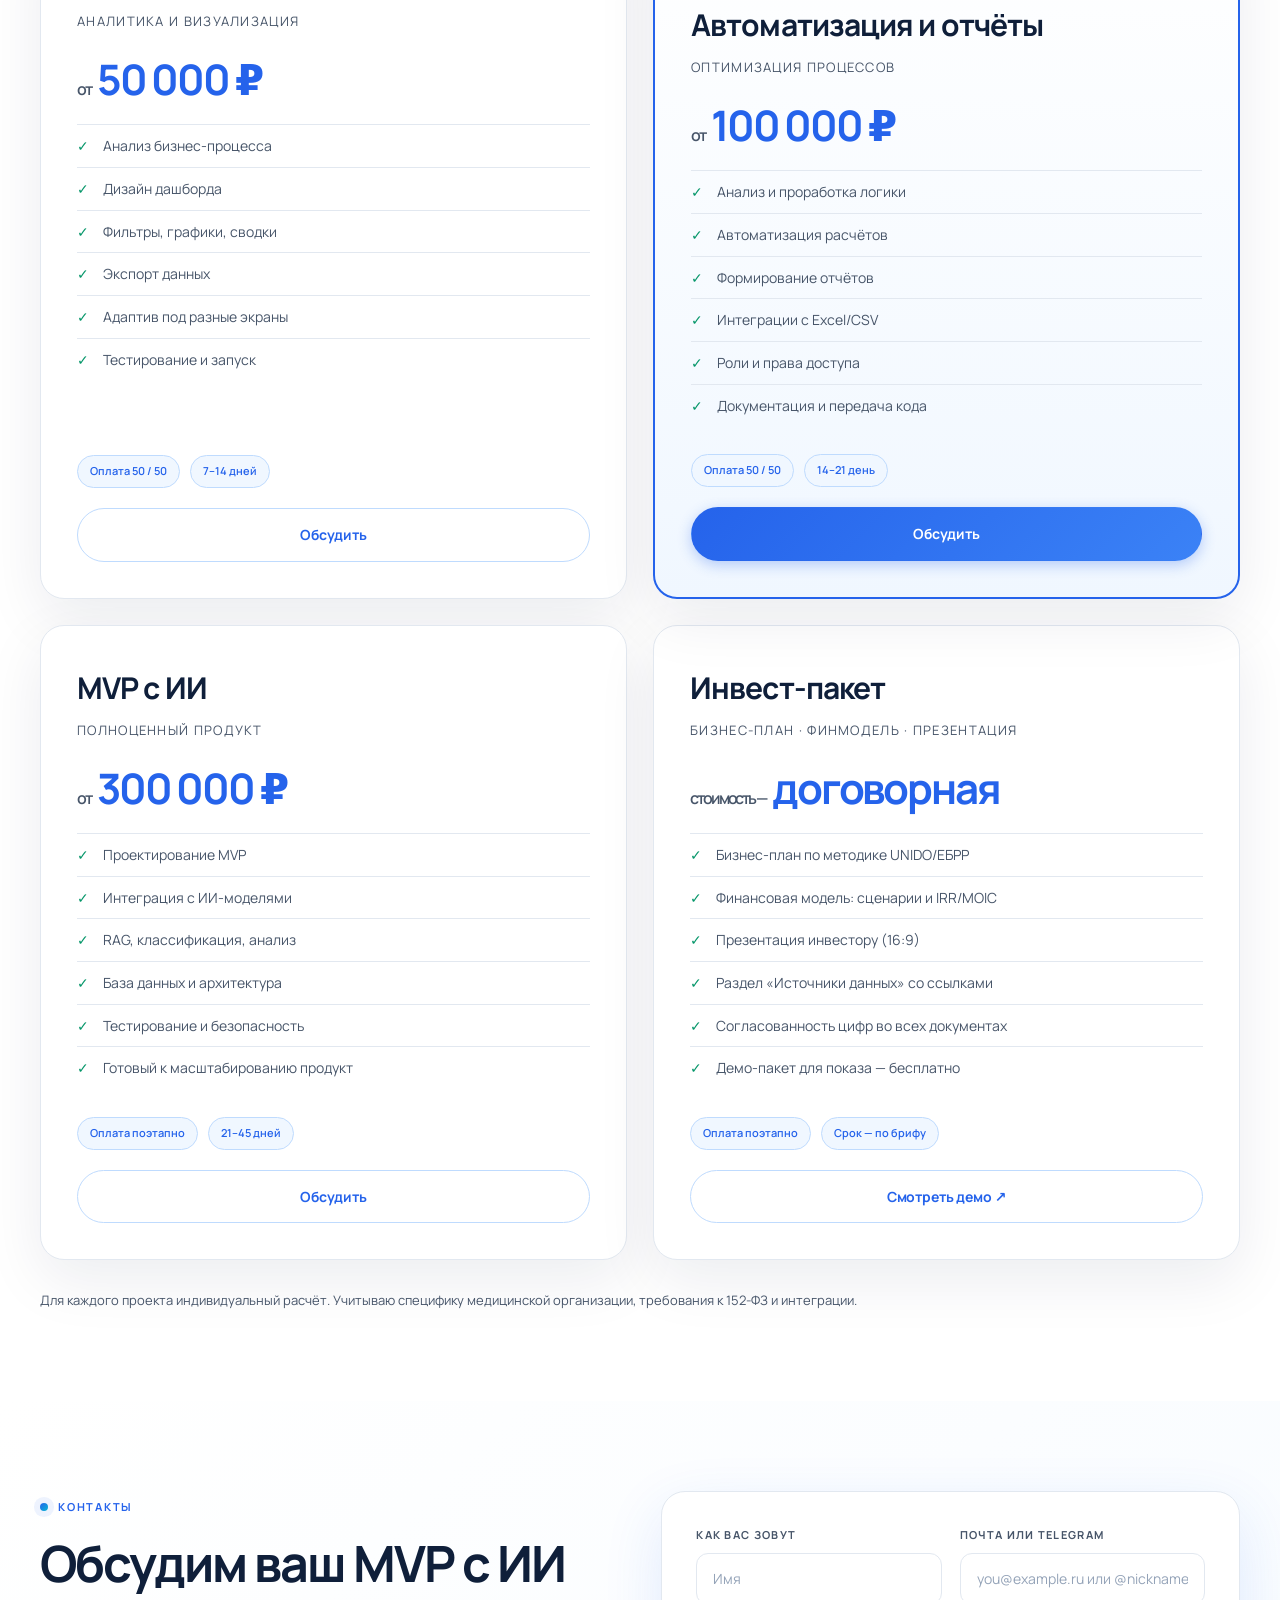
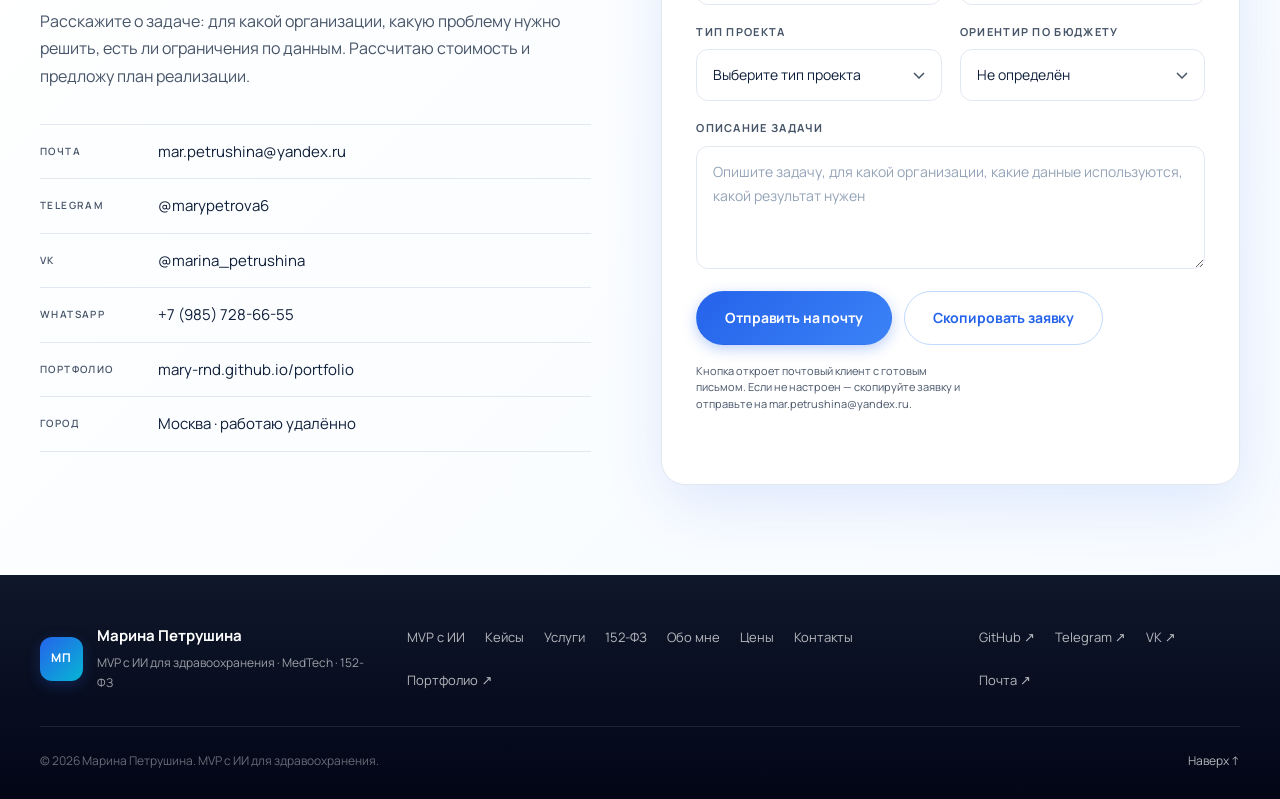
==== commit baa56960: "Инвест-продукты: плашка в направлениях, услуга и тариф «Инвест-пакет» (стоимость договорная)" ====
--- a/index.html
+++ b/index.html
@@ -189,7 +189,7 @@
       <div class="section-head">
         <p class="eyebrow"><span class="eyebrow-dot"></span> MVP с ИИ для здравоохранения</p>
         <h2>Готовые направления для быстрого старта</h2>
-        <p class="section-lead">Создаю MVP программных продуктов с применением ИИ под конкретные задачи медицинской организации.</p>
+        <p class="section-lead">Создаю MVP программных продуктов с применением ИИ под конкретные задачи медицинской организации и готовлю инвестиционные документы для привлечения финансирования.</p>
       </div>
       <div class="mvp-grid">
         <article class="mvp-card reveal">
@@ -225,6 +225,17 @@
           </ul>
           <div class="mvp-price">от 300 000 ₽ <span>/ проект</span></div>
         </article>
+        <article class="mvp-card mvp-card-wide reveal">
+          <span class="mvp-badge">Инвест-документы</span>
+          <h3>Инвестиционные продукты</h3>
+          <p>Бизнес-план, финансовая модель и презентация для инвесторов — из единого блока допущений: цифры в Word, Excel и на слайдах не расходятся. Статистика подтверждается проверяемыми ссылками на первоисточники.</p>
+          <ul class="mvp-list">
+            <li>Бизнес-план: структура UNIDO/ЕБРР, финтаблицы, риски</li>
+            <li>Финансовая модель в Excel: сценарии, P&amp;L, ДДС, IRR/MOIC</li>
+            <li>Презентация инвестору: 16:9, графики, предложение раунда</li>
+          </ul>
+          <div class="mvp-price">договорная <span>/ пакет</span></div>
+        </article>
       </div>
     </div>
   </section>
@@ -334,7 +345,7 @@
           <p class="eyebrow"><span class="eyebrow-dot"></span> Услуги</p>
           <h2>Что я делаю для здравоохранения</h2>
         </div>
-        <p class="section-lead">От небольших дашбордов до MVP с ИИ. Медицинская экспертиза + разработка.</p>
+        <p class="section-lead">От небольших дашбордов до MVP с ИИ и инвестиционной документации для стартапов. Медицинская экспертиза + разработка.</p>
       </div>
 
       <div class="services-grid">
@@ -381,6 +392,15 @@
           <h3>Медицинские сайты и лендинги</h3>
           <p>Профессиональные сайты клиник с упором на доверие, удобство и конверсию.</p>
           <div class="service-foot"><strong>от 25 000 ₽</strong><span>7–14 дней</span></div>
+        </article>
+
+        <article class="service-card reveal">
+          <span class="service-icon">
+            <svg viewBox="0 0 24 24" fill="none" stroke="currentColor" stroke-width="2"><rect x="4" y="3" width="16" height="18" rx="2"/><path d="M8 8h8M8 12h8M8 16h5"/></svg>
+          </span>
+          <h3>Инвестиционные продукты</h3>
+          <p>Бизнес-план, финансовая модель и презентация для инвестора: единая модель данных, проверяемые источники статистики, готовность к due diligence.</p>
+          <div class="service-foot"><strong>договорная</strong><span>срок — по брифу</span></div>
         </article>
 
         <article class="service-card service-card-accent reveal">
@@ -448,7 +468,7 @@
           <p class="eyebrow"><span class="eyebrow-dot"></span> Цены на MVP</p>
           <h2>Ориентиры по стоимости</h2>
         </div>
-        <p class="section-lead">Точная стоимость определяется после брифа и анализа требований. Цены указаны для ориентира.</p>
+        <p class="section-lead">Точная стоимость определяется после брифа и анализа требований. Цены указаны для ориентира; инвестиционные продукты — по договорённости.</p>
       </div>
 
       <div class="packages-grid">
@@ -514,6 +534,27 @@
             <span>21–45 дней</span>
           </div>
           <a class="btn btn-ghost btn-block" href="#contact" data-plan="MVP с ИИ от 300 000">Обсудить</a>
+        </article>
+
+        <article class="package reveal">
+          <div class="package-top">
+            <h3>Инвест-пакет</h3>
+            <p>Бизнес-план · финмодель · презентация</p>
+          </div>
+          <p class="package-price"><span>стоимость —</span> договорная</p>
+          <ul class="package-list">
+            <li>Бизнес-план по методике UNIDO/ЕБРР</li>
+            <li>Финансовая модель: сценарии и IRR/MOIC</li>
+            <li>Презентация инвестору (16:9)</li>
+            <li>Раздел «Источники данных» со ссылками</li>
+            <li>Согласованность цифр во всех документах</li>
+            <li>Демо-пакет для показа — бесплатно</li>
+          </ul>
+          <div class="package-terms">
+            <span>Оплата поэтапно</span>
+            <span>Срок — по брифу</span>
+          </div>
+          <a class="btn btn-ghost btn-block" href="https://mary-rnd.github.io/vitagen-ai-demo/" target="_blank" rel="noopener">Смотреть демо ↗</a>
         </article>
       </div>
 
--- a/assets/styles.css
+++ b/assets/styles.css
@@ -657,6 +657,9 @@
   display: grid;
   grid-template-columns: repeat(3, 1fr);
   gap: 22px;
+}
+.mvp-card-wide {
+  grid-column: 1 / -1;
 }
 .mvp-card {
   position: relative;
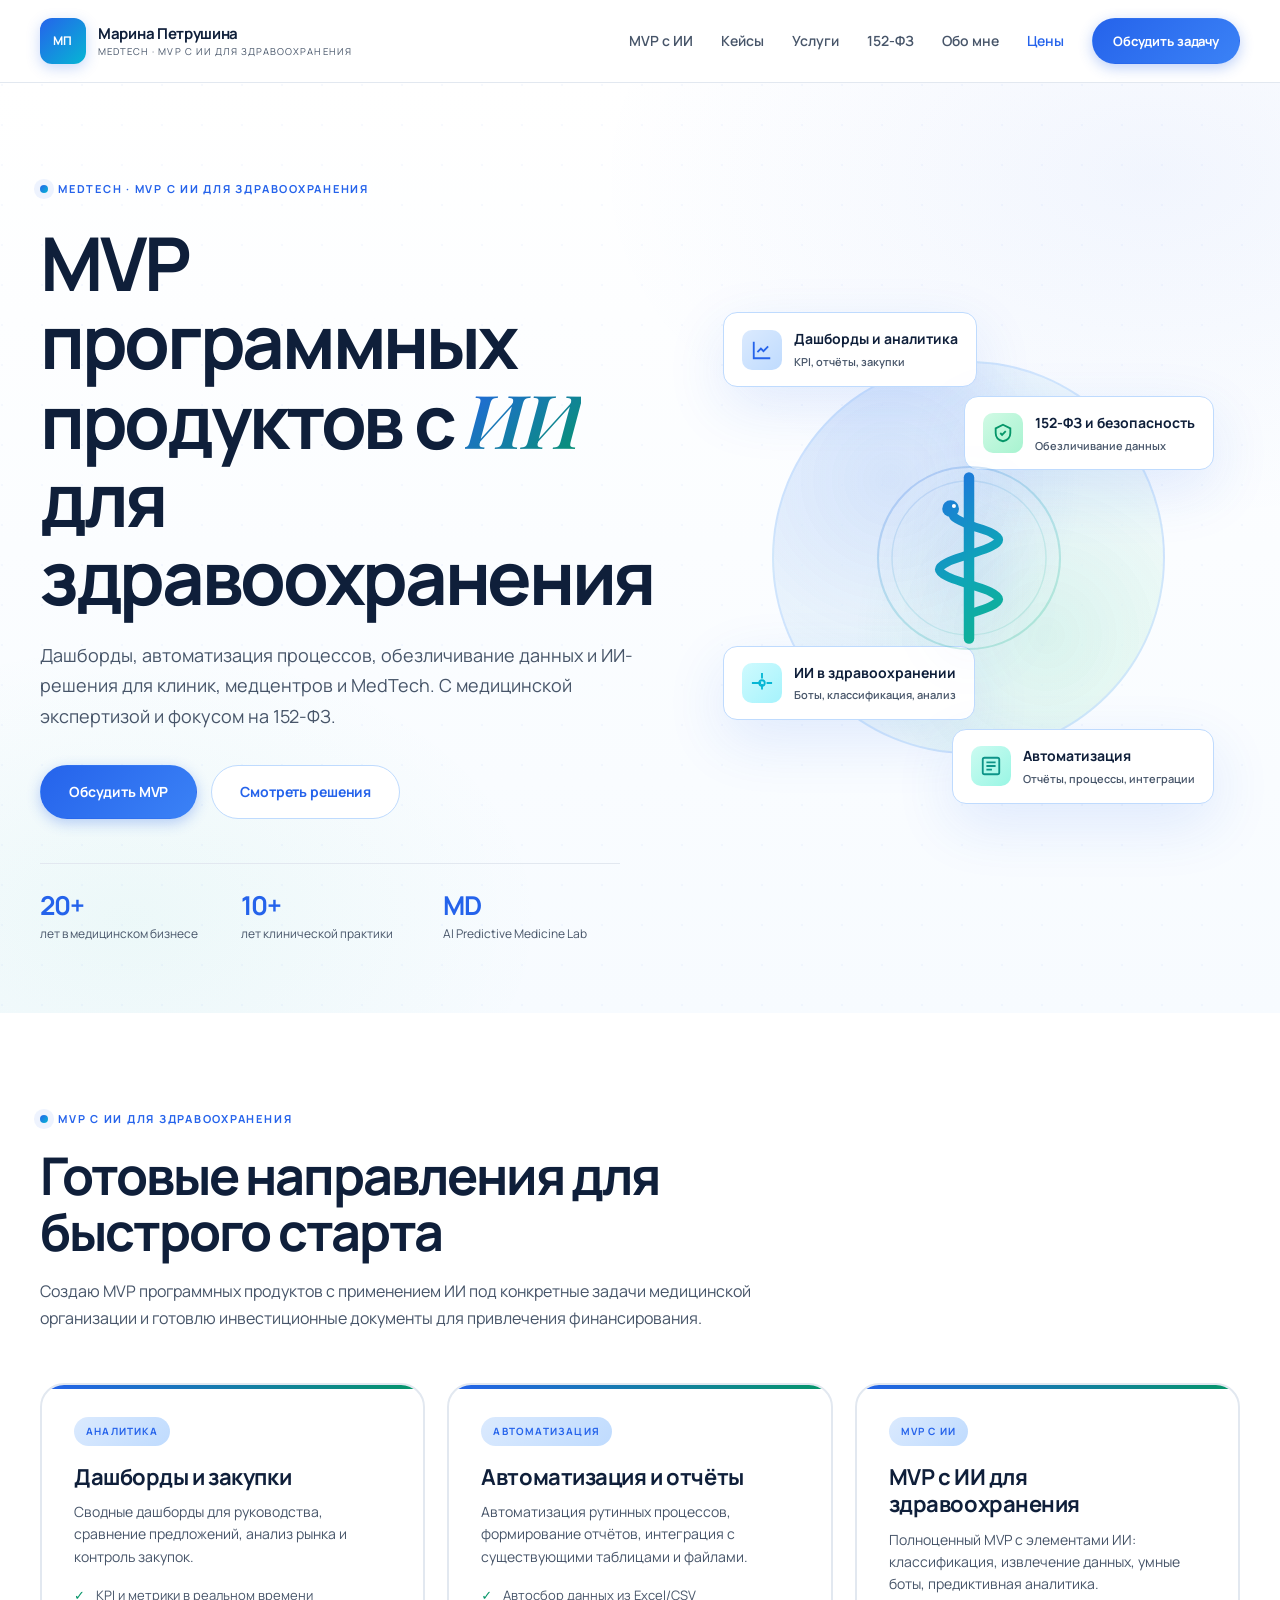
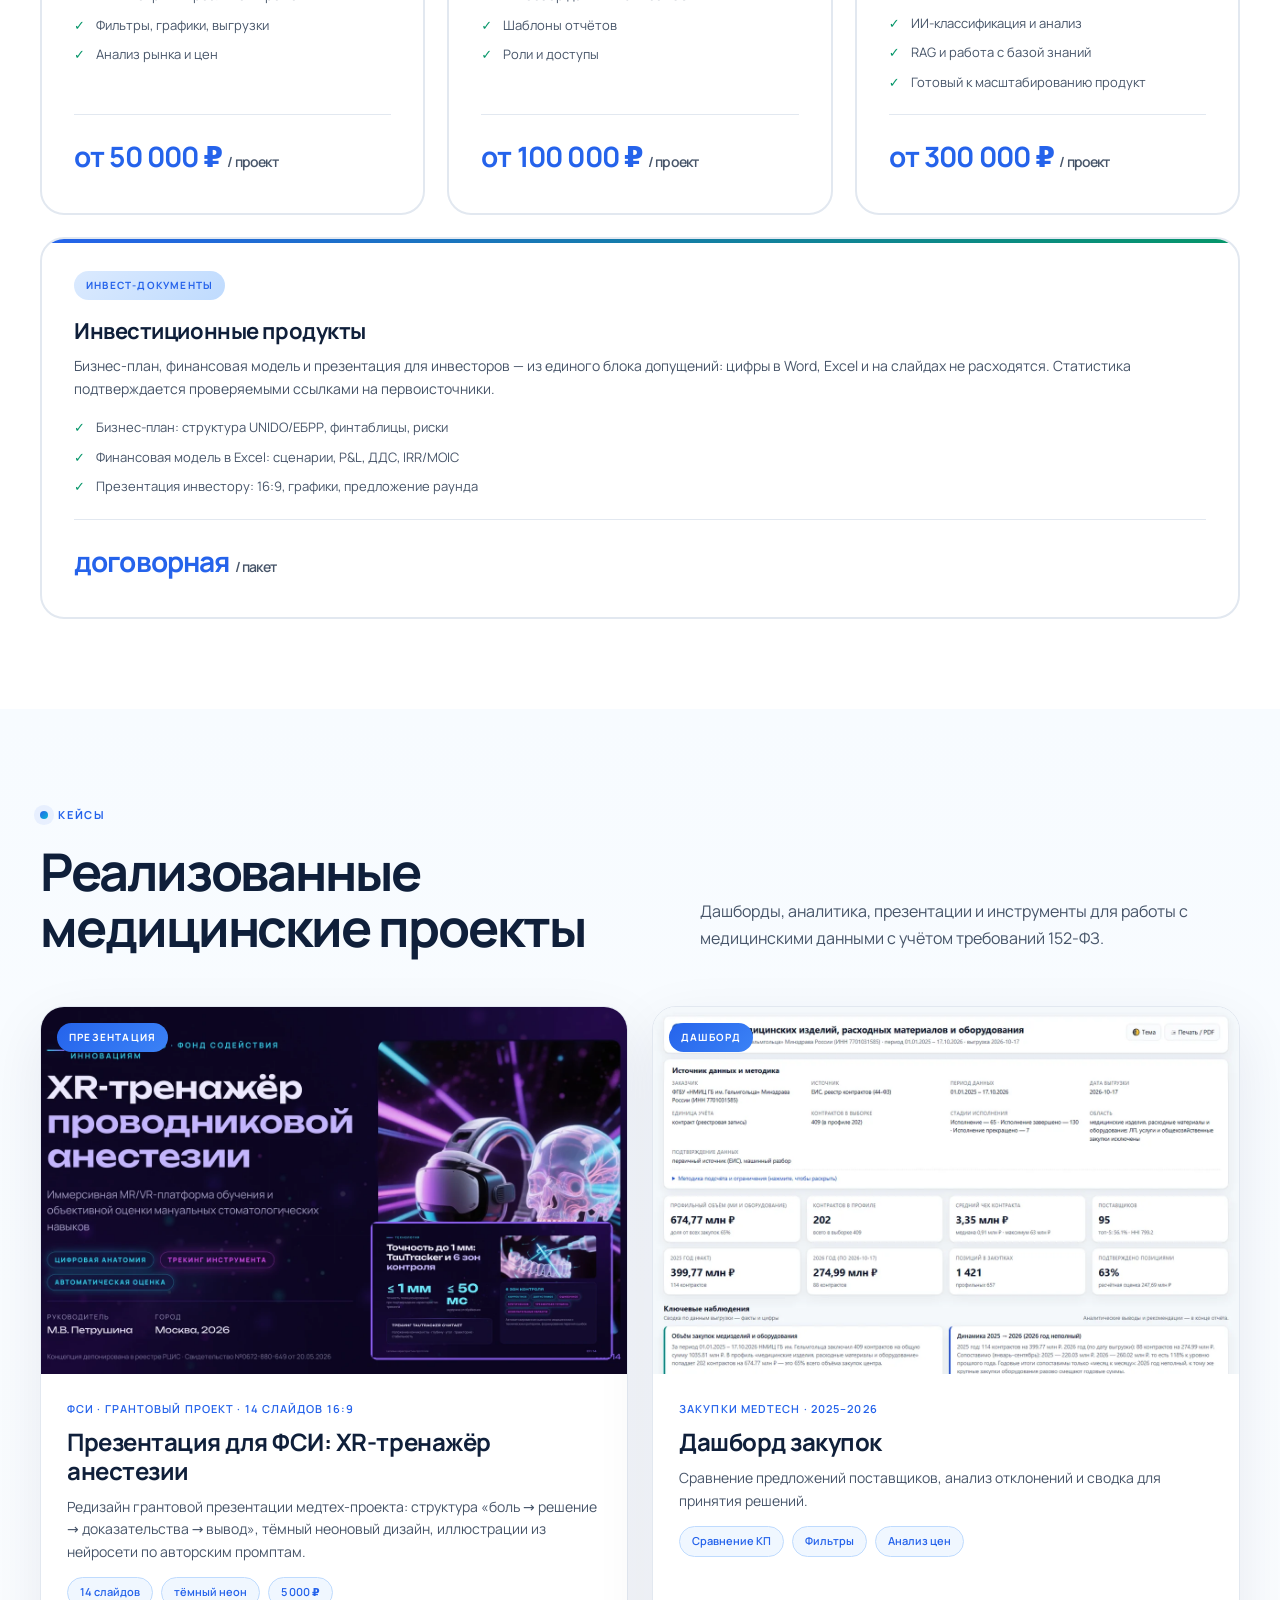
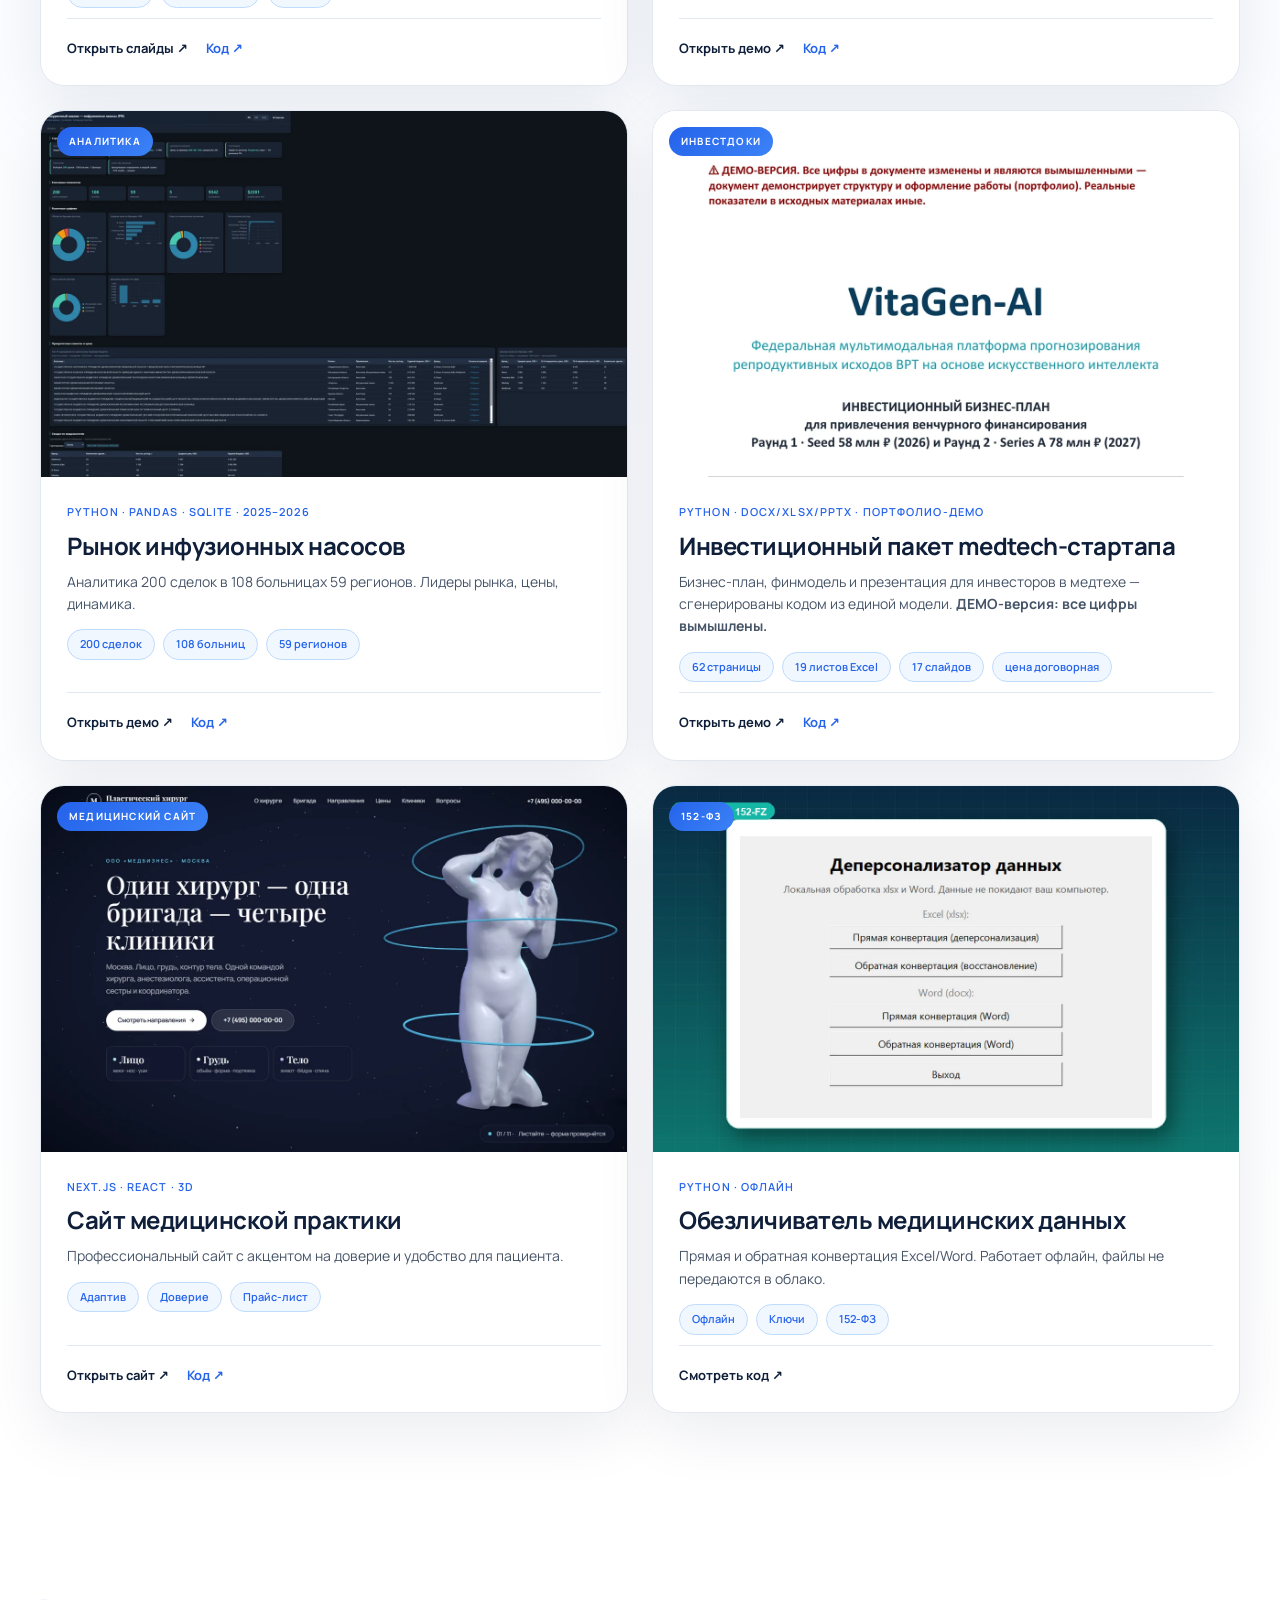
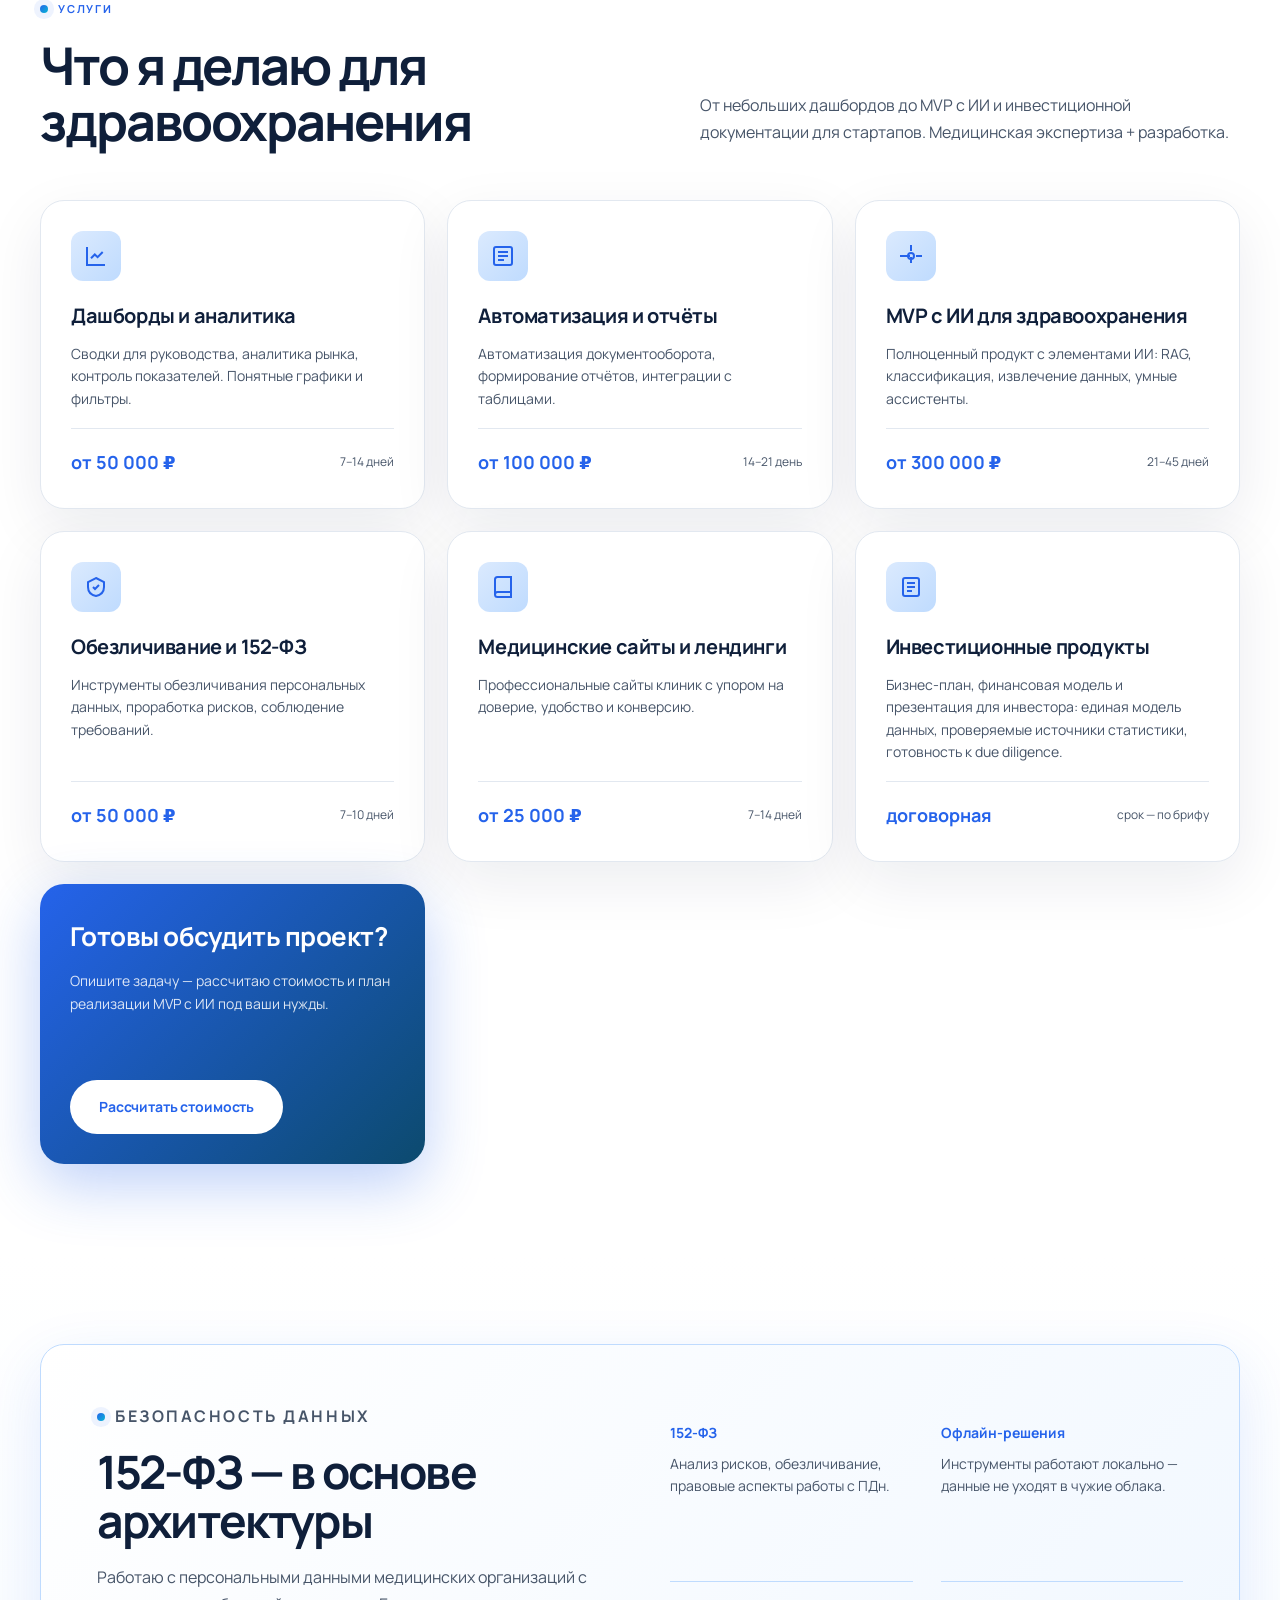
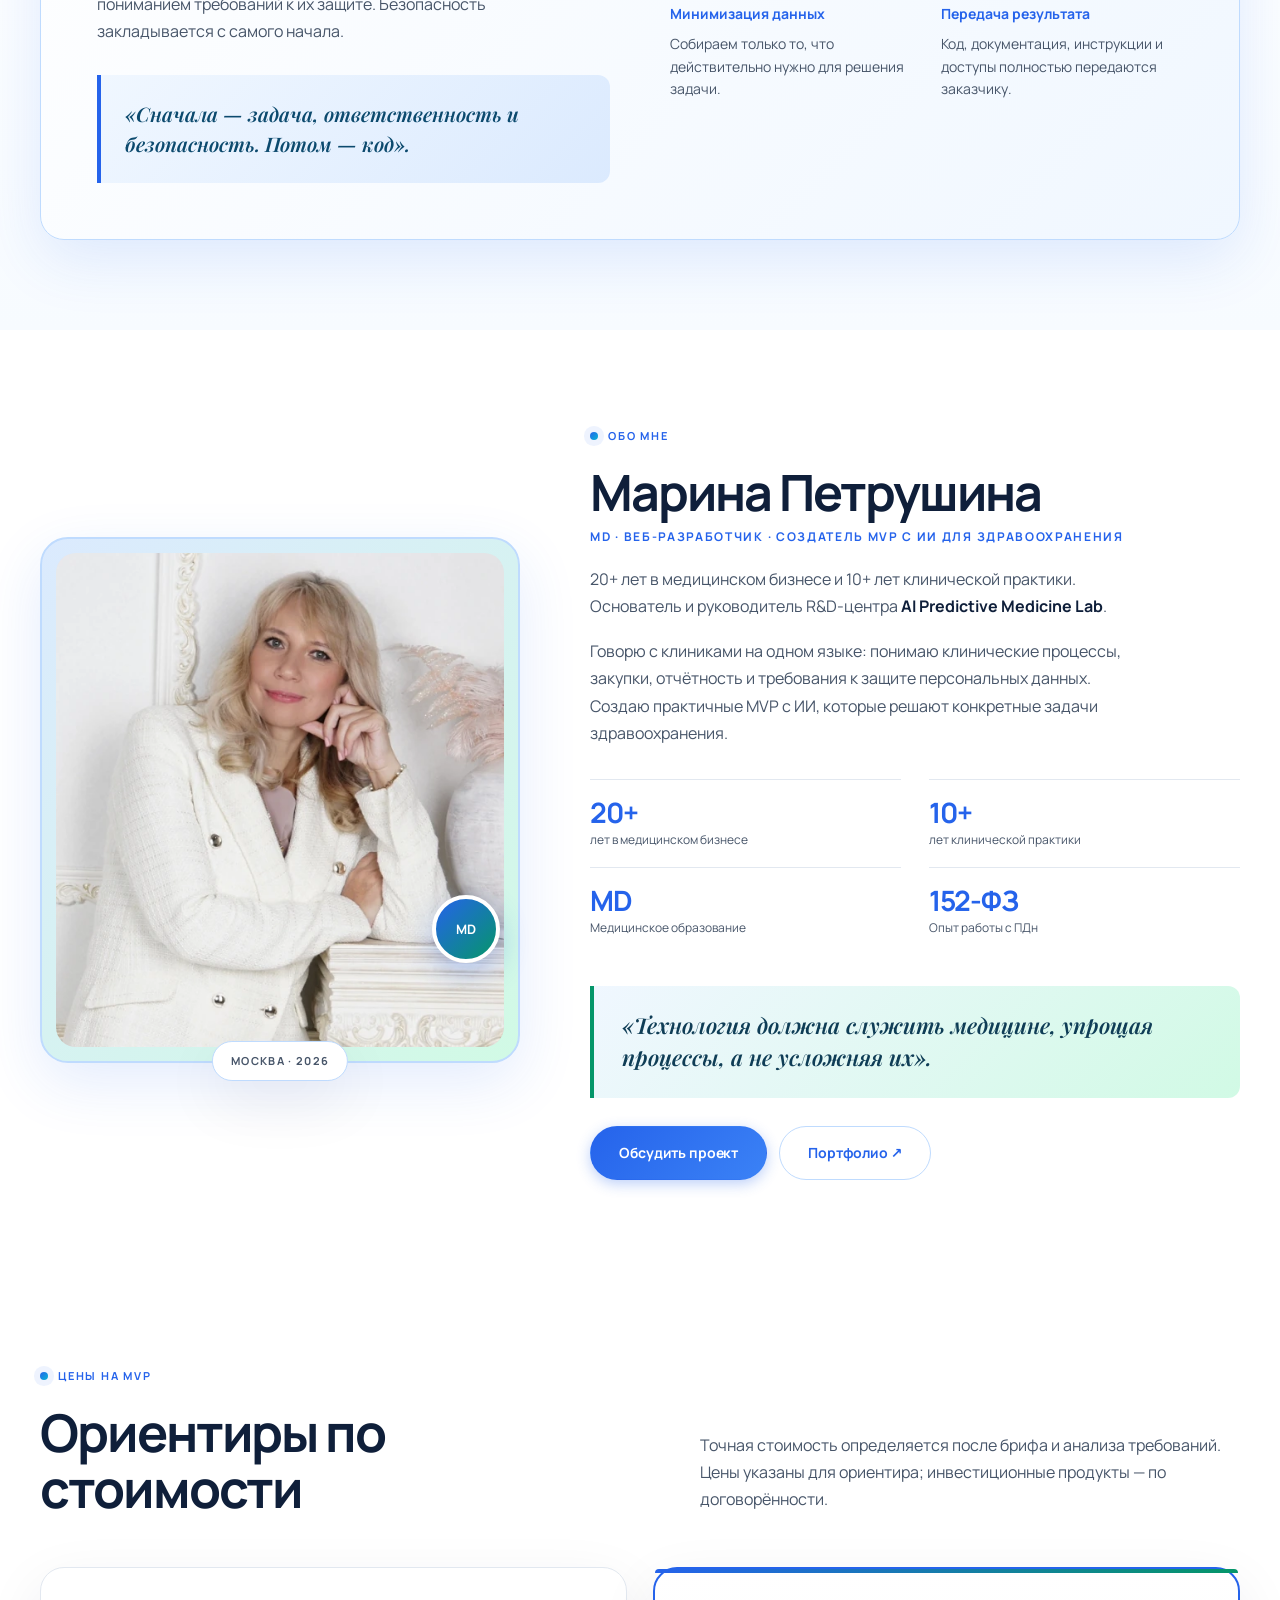
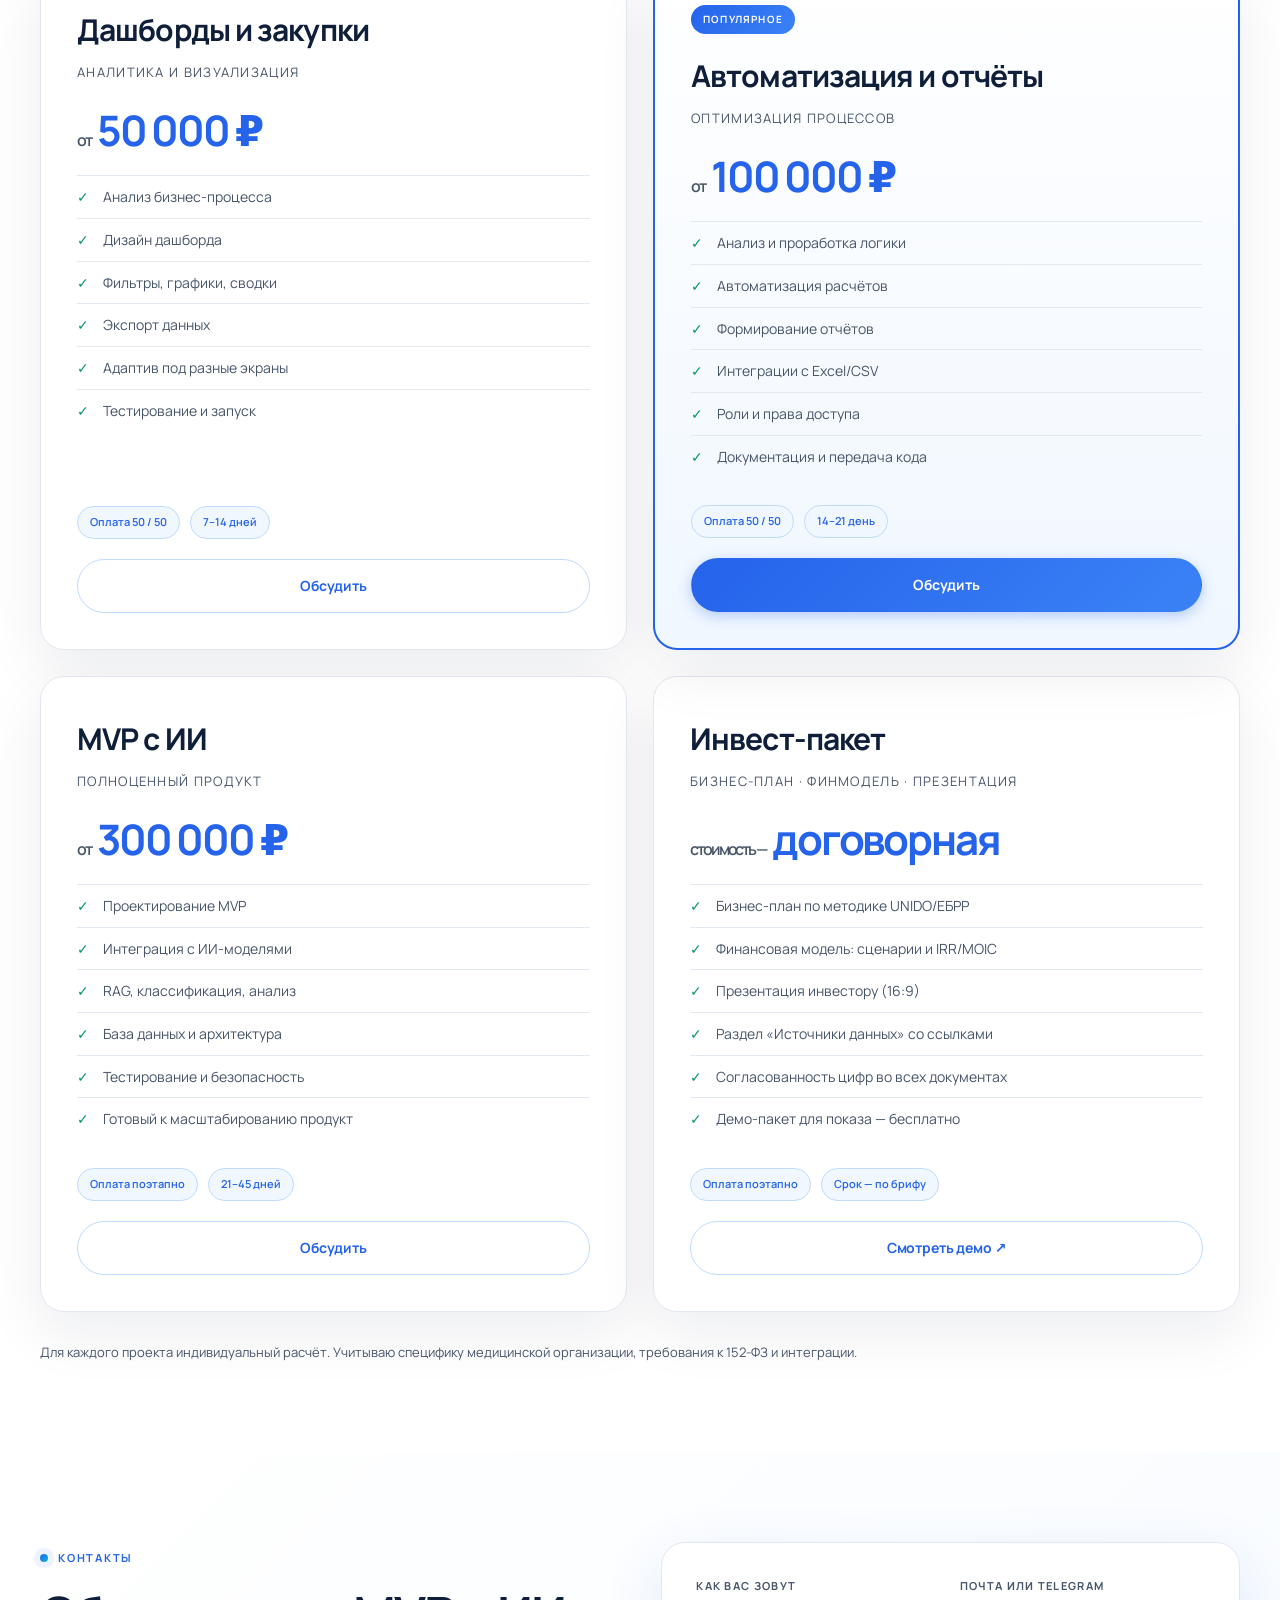
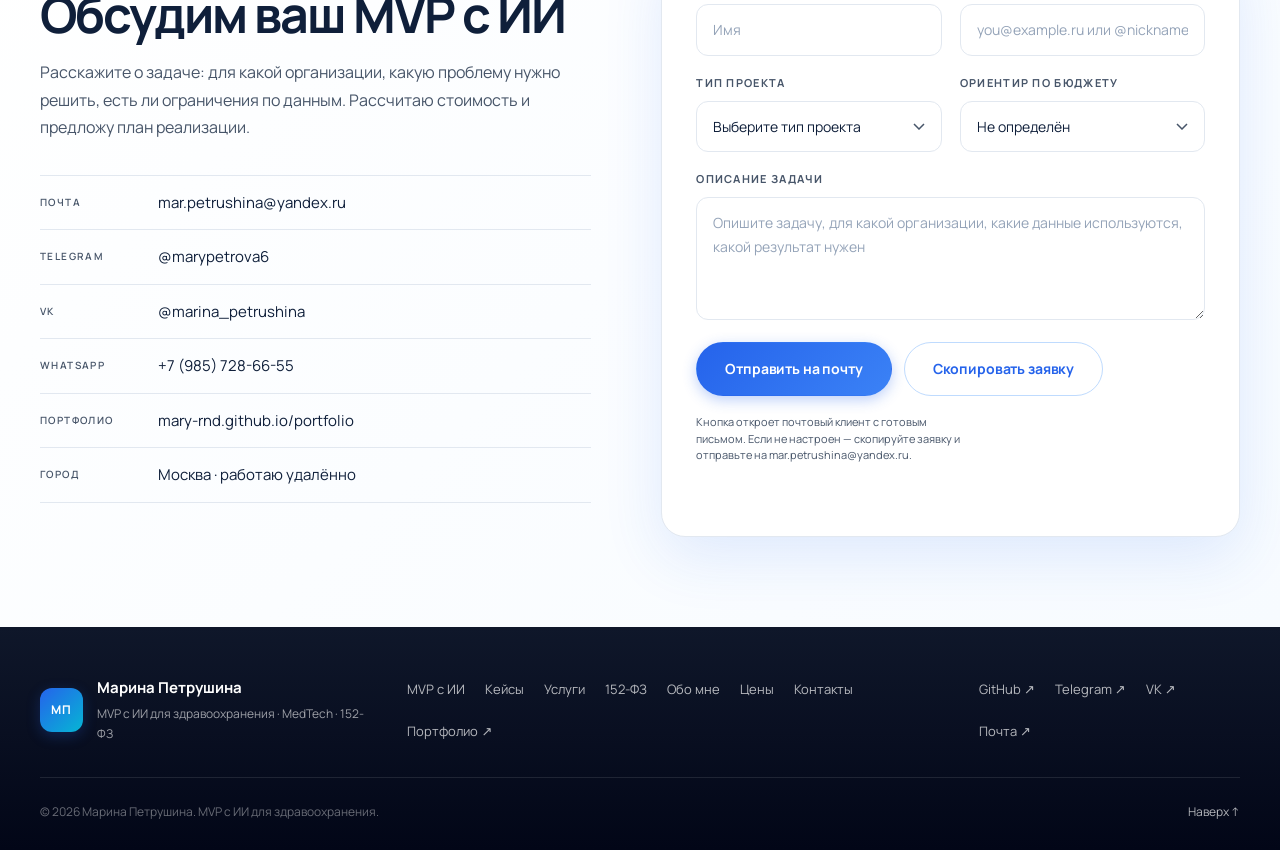
==== commit 5c56a42e: "feat: кейс «Презентация для ФСИ: XR-тренажёр анестезии» — 14 слайдов, 5000 ₽" ====
--- a/index.html
+++ b/index.html
@@ -247,10 +247,27 @@
           <p class="eyebrow"><span class="eyebrow-dot"></span> Кейсы</p>
           <h2>Реализованные медицинские проекты</h2>
         </div>
-        <p class="section-lead">Дашборды, аналитика и инструменты для работы с медицинскими данными с учётом требований 152-ФЗ.</p>
+        <p class="section-lead">Дашборды, аналитика, презентации и инструменты для работы с медицинскими данными с учётом требований 152-ФЗ.</p>
       </div>
 
       <div class="cases-grid">
+        <article class="case-card reveal">
+          <div class="case-media">
+            <img src="assets/img/xr-dental.webp" alt="Редизайн презентации для ФСИ: XR-тренажёр проводниковой анестезии" width="1280" height="800" loading="lazy">
+            <span class="case-tag">Презентация</span>
+          </div>
+          <div class="case-body">
+            <p class="case-kicker">ФСИ · грантовый проект · 14 слайдов 16:9</p>
+            <h3>Презентация для ФСИ: XR-тренажёр анестезии</h3>
+            <p>Редизайн грантовой презентации медтех-проекта: структура «боль → решение → доказательства → вывод», тёмный неоновый дизайн, иллюстрации из нейросети по авторским промптам.</p>
+            <ul class="case-facts"><li>14 слайдов</li><li>тёмный неон</li><li>5 000 ₽</li></ul>
+            <div class="case-actions">
+              <a href="https://mary-rnd.github.io/xr-dental-presentation/" target="_blank" rel="noopener">Открыть слайды ↗</a>
+              <a href="https://github.com/Mary-RND/xr-dental-presentation" target="_blank" rel="noopener">Код ↗</a>
+            </div>
+          </div>
+        </article>
+
         <article class="case-card reveal">
           <div class="case-media">
             <img src="assets/img/procurement.webp" alt="Дашборд закупок медицинских изделий" width="1280" height="800" loading="lazy">
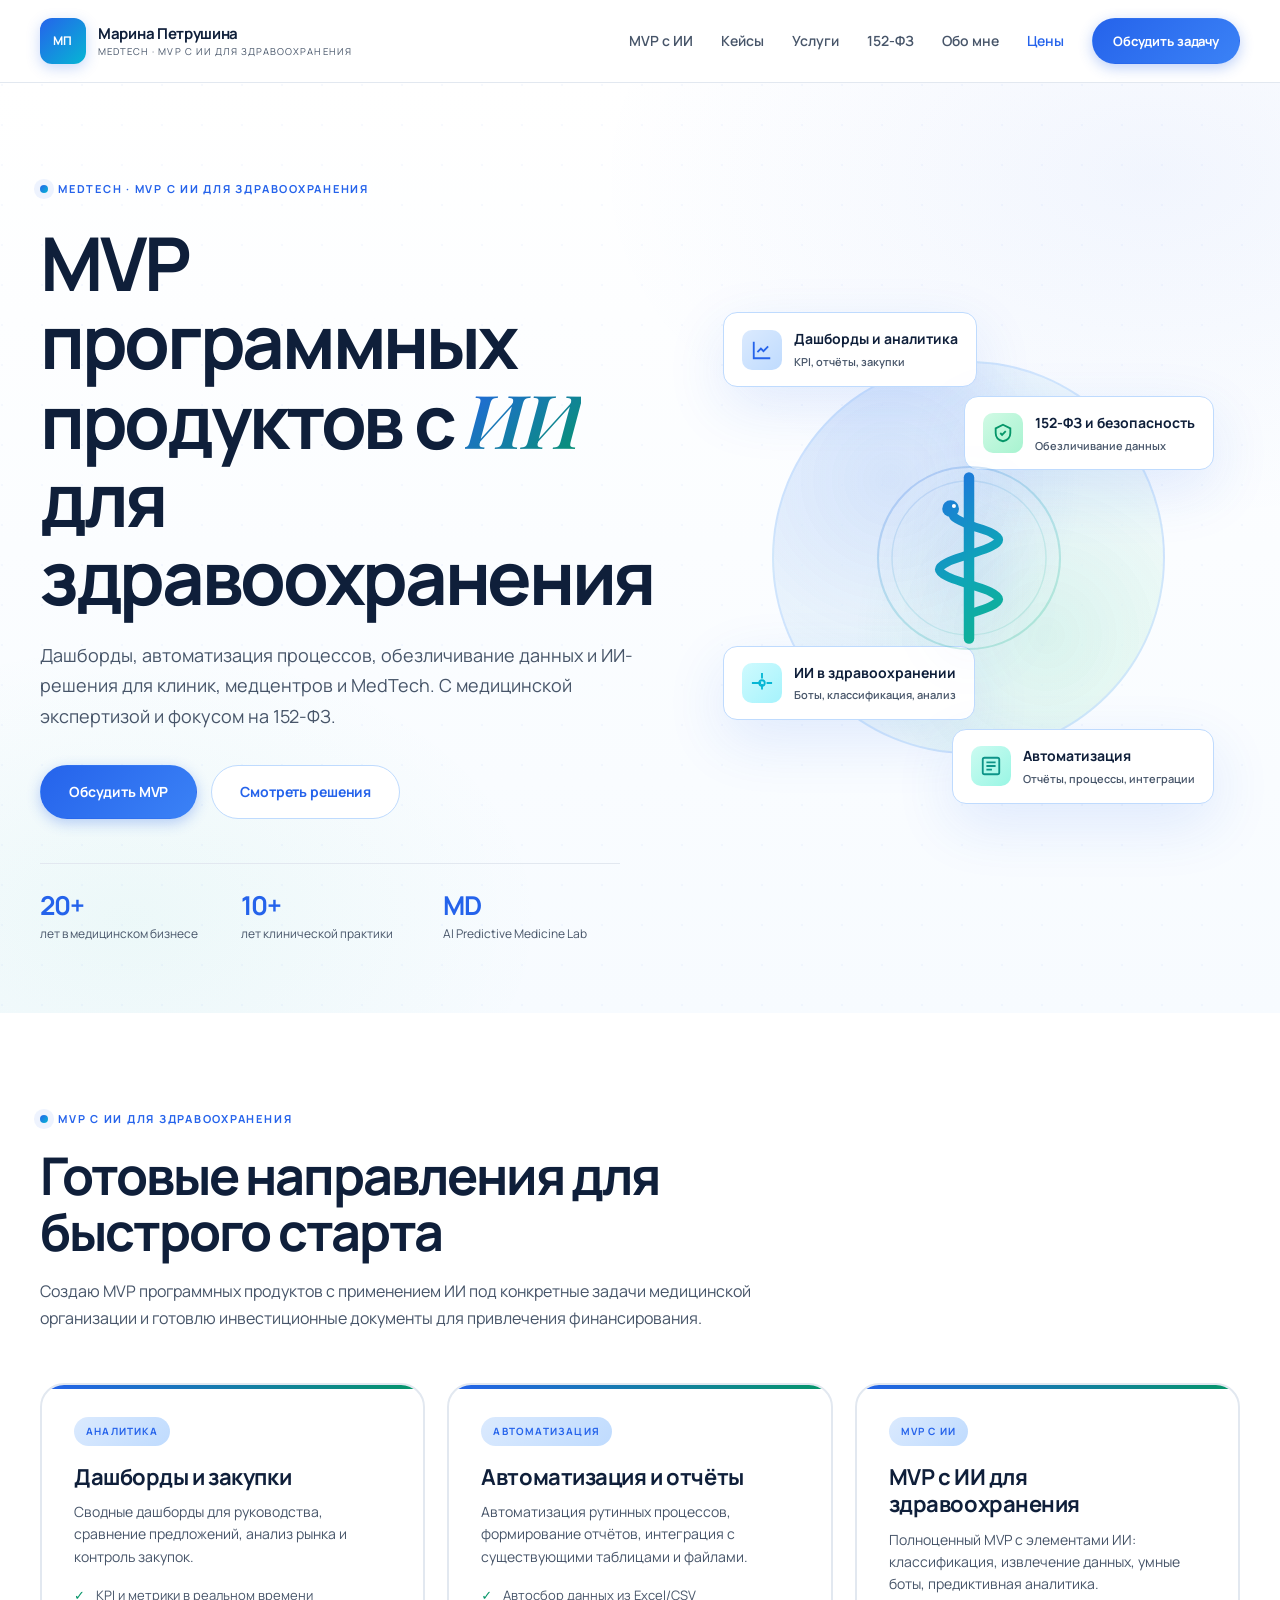
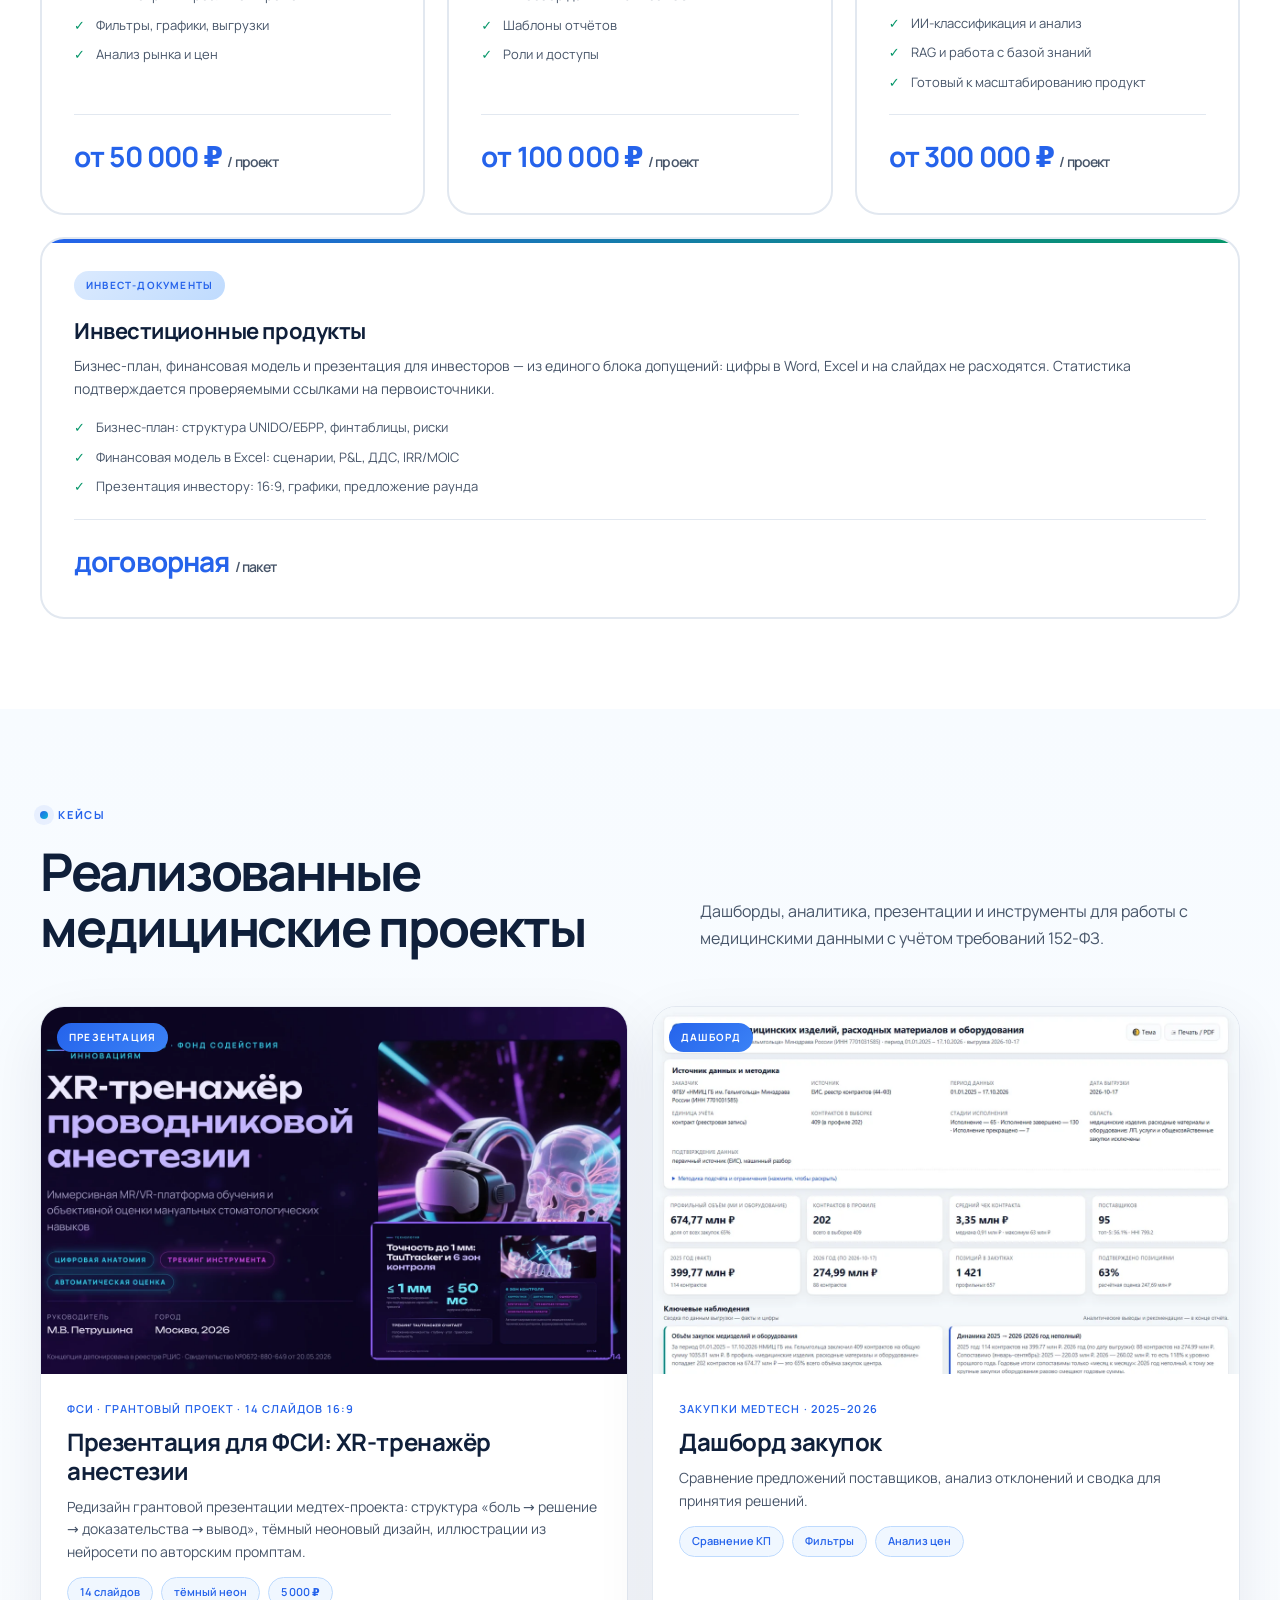
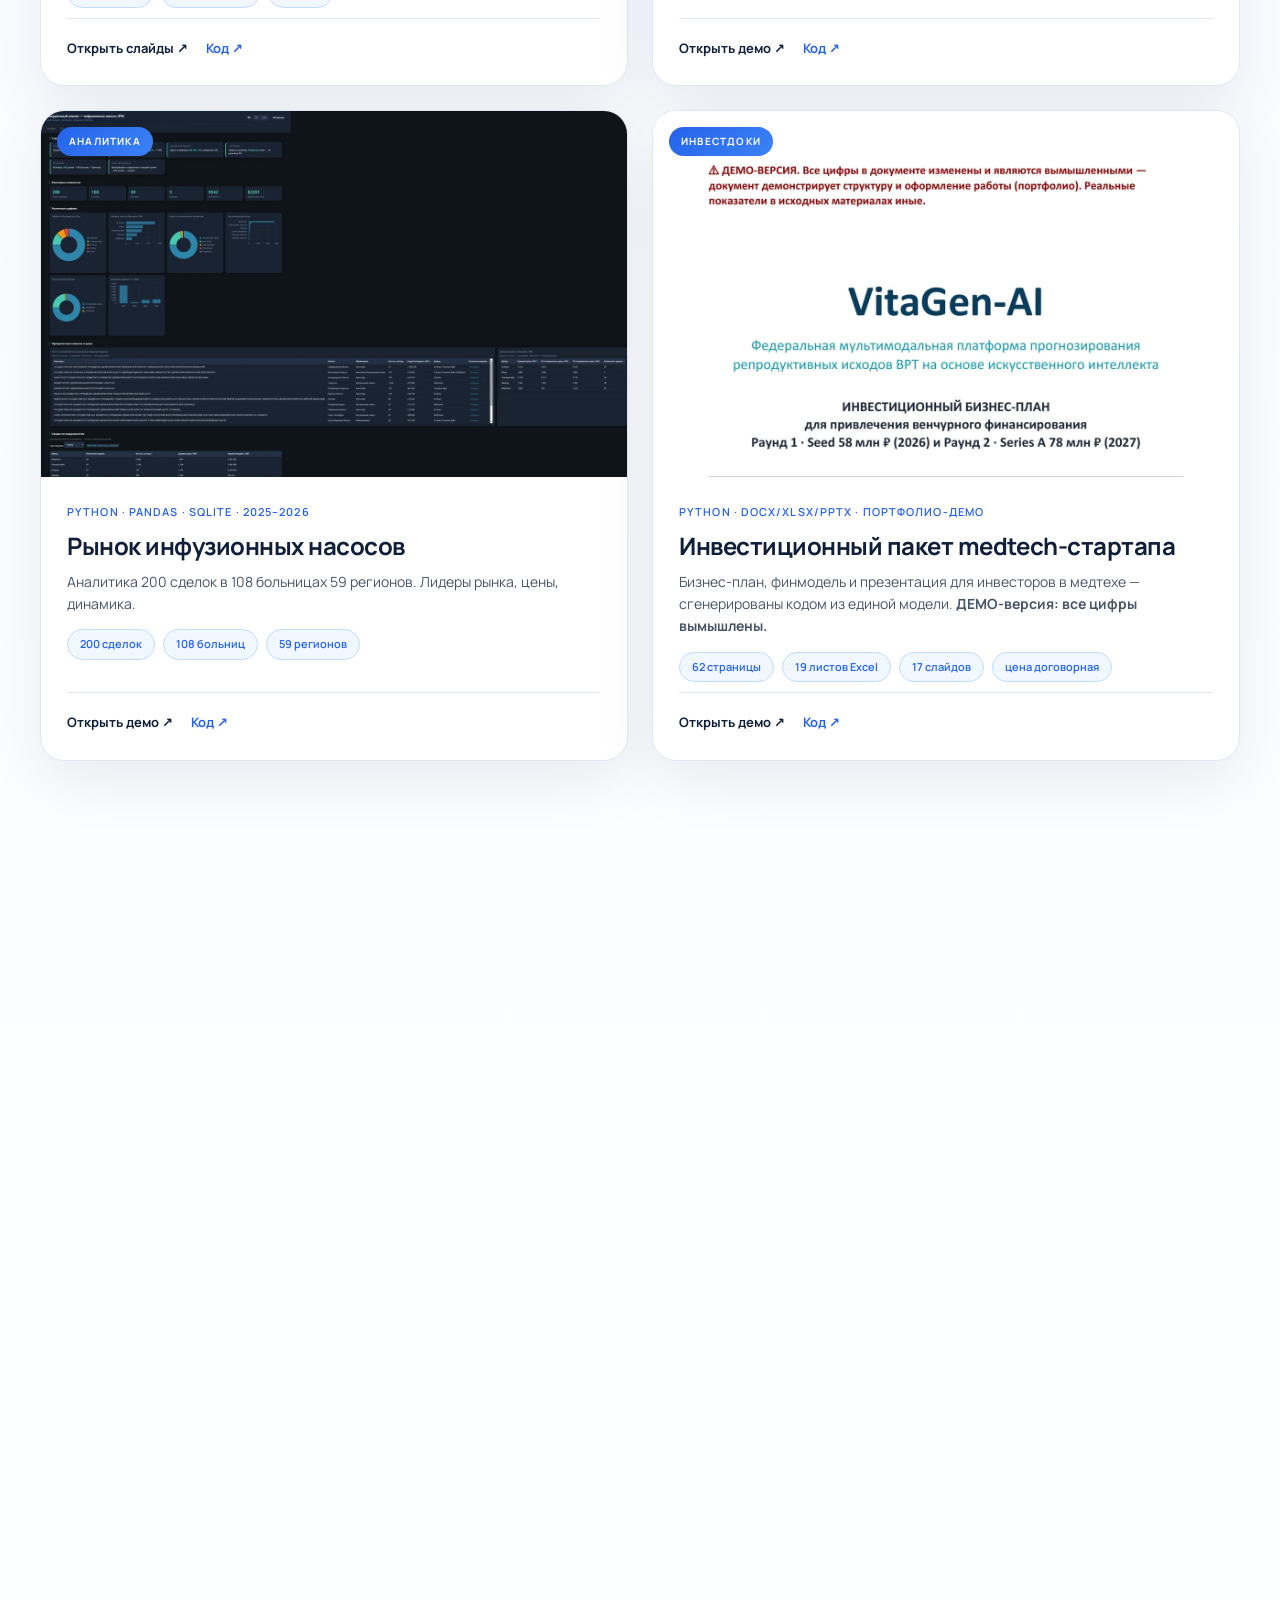
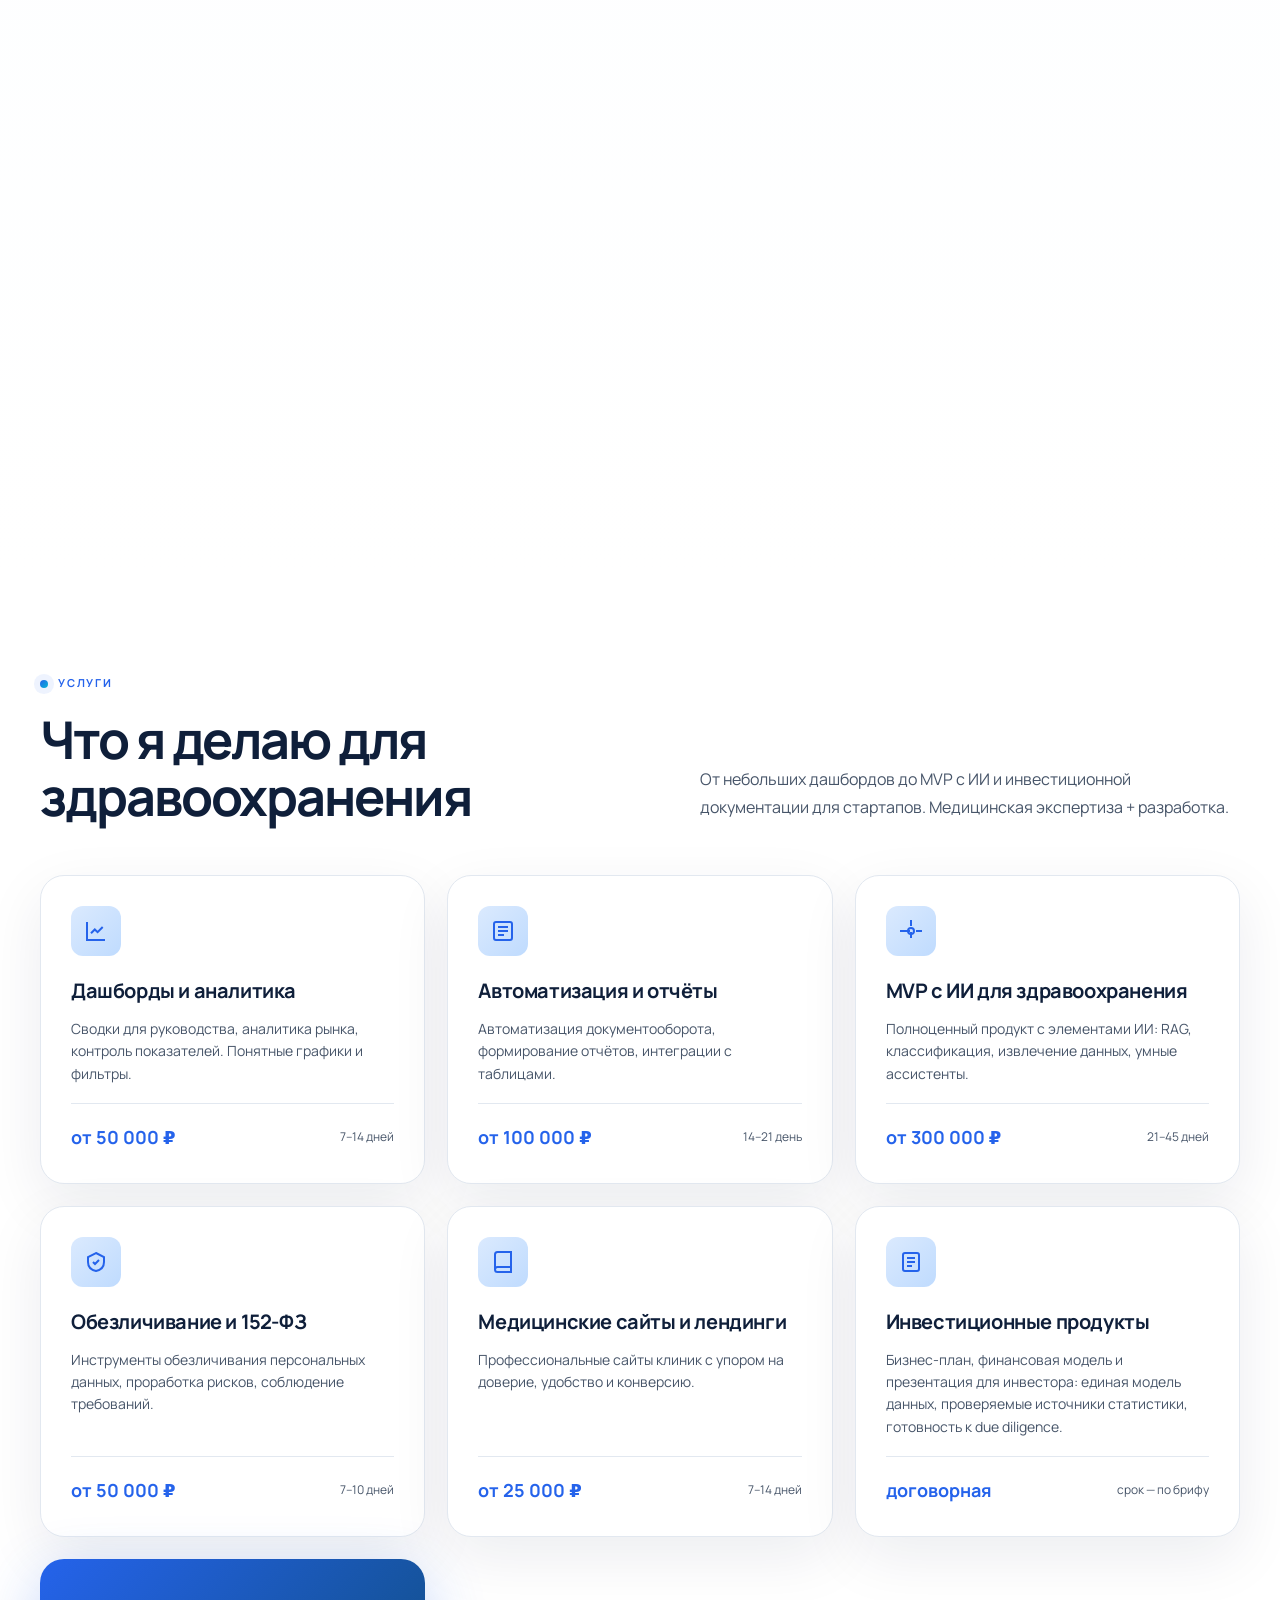
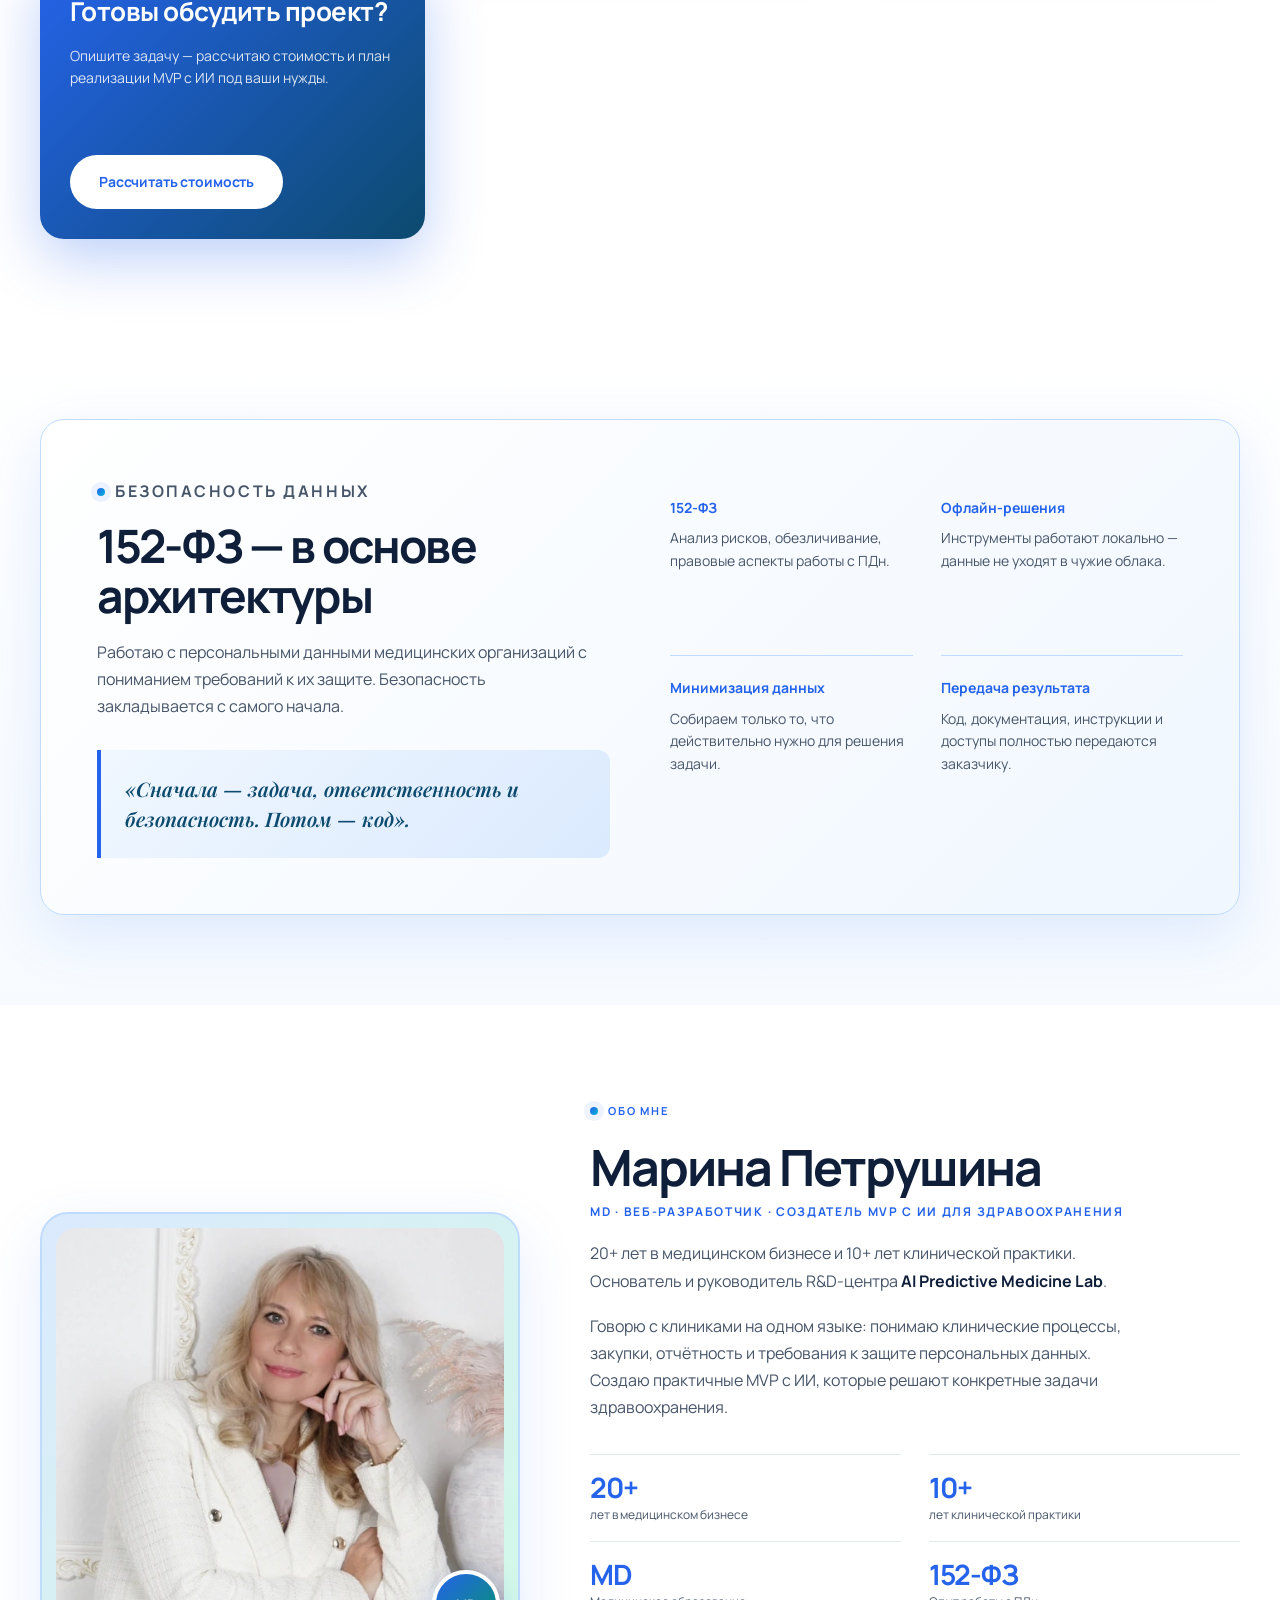
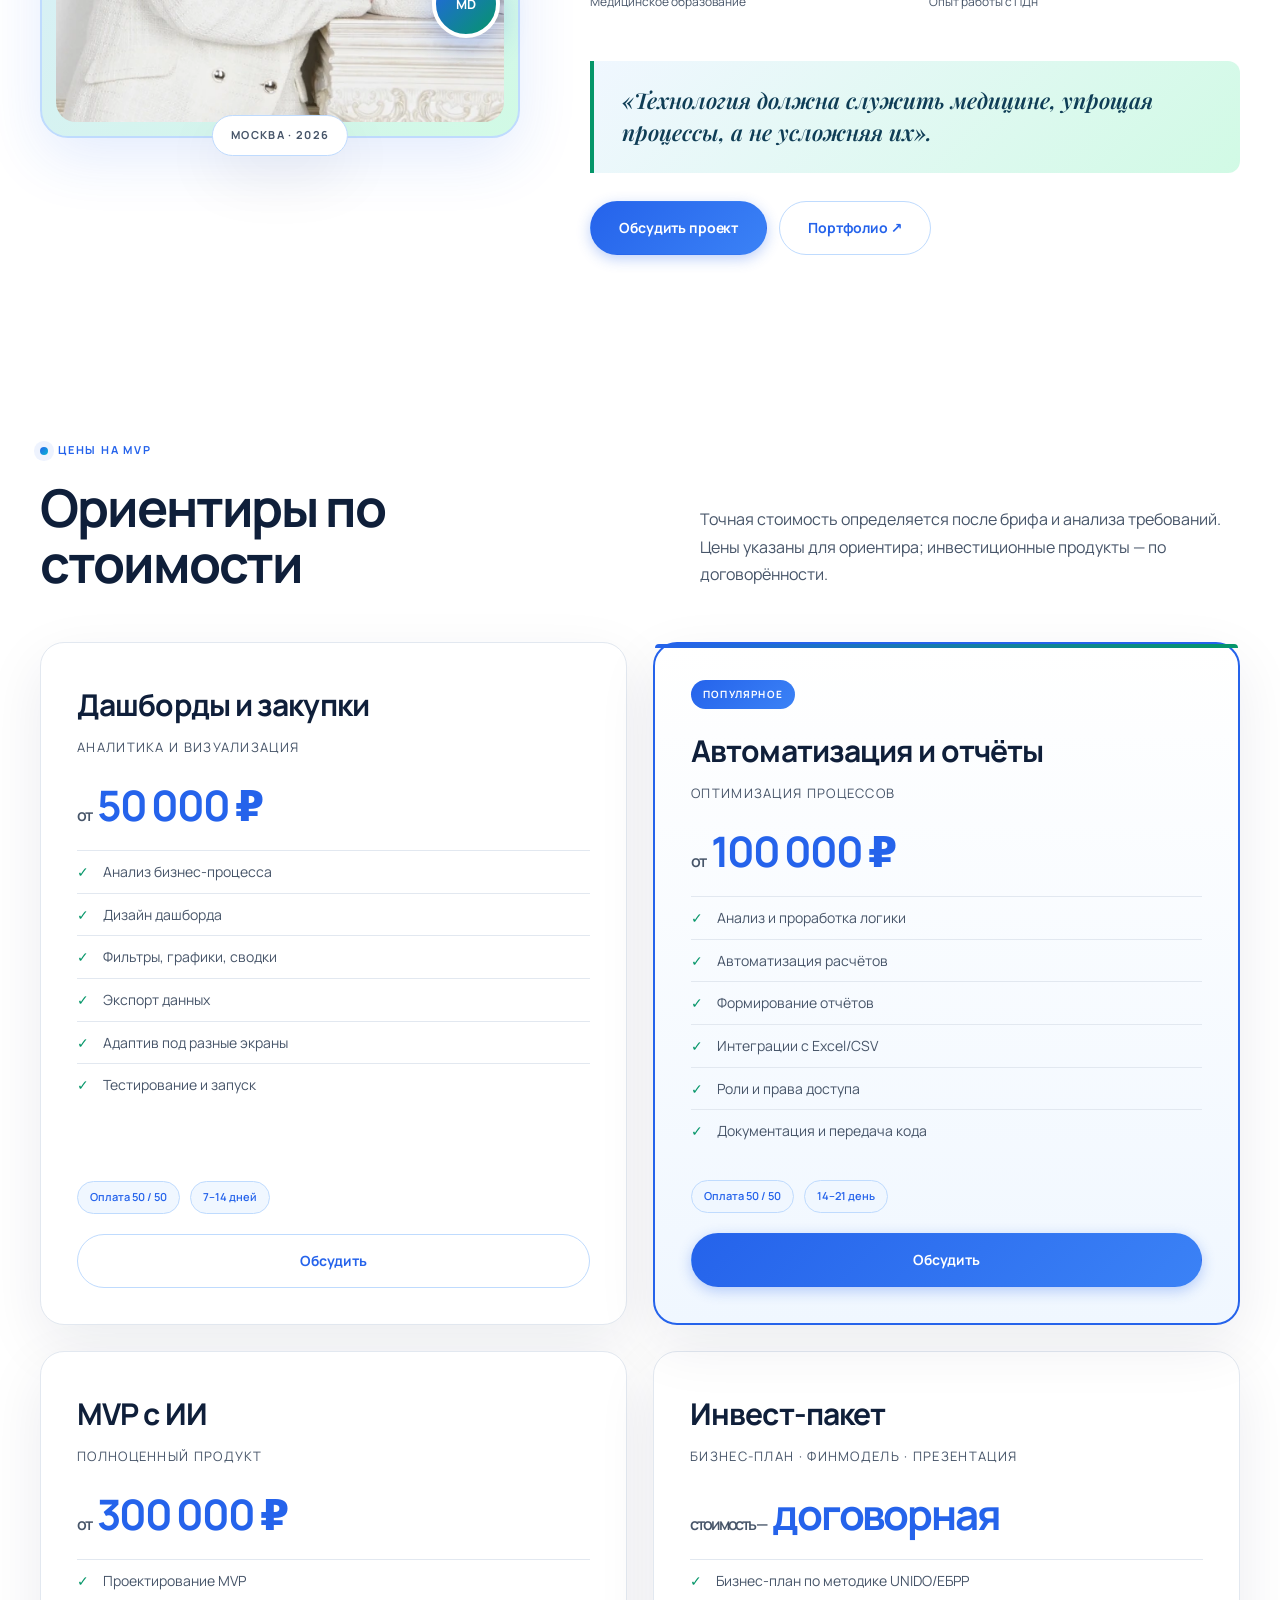
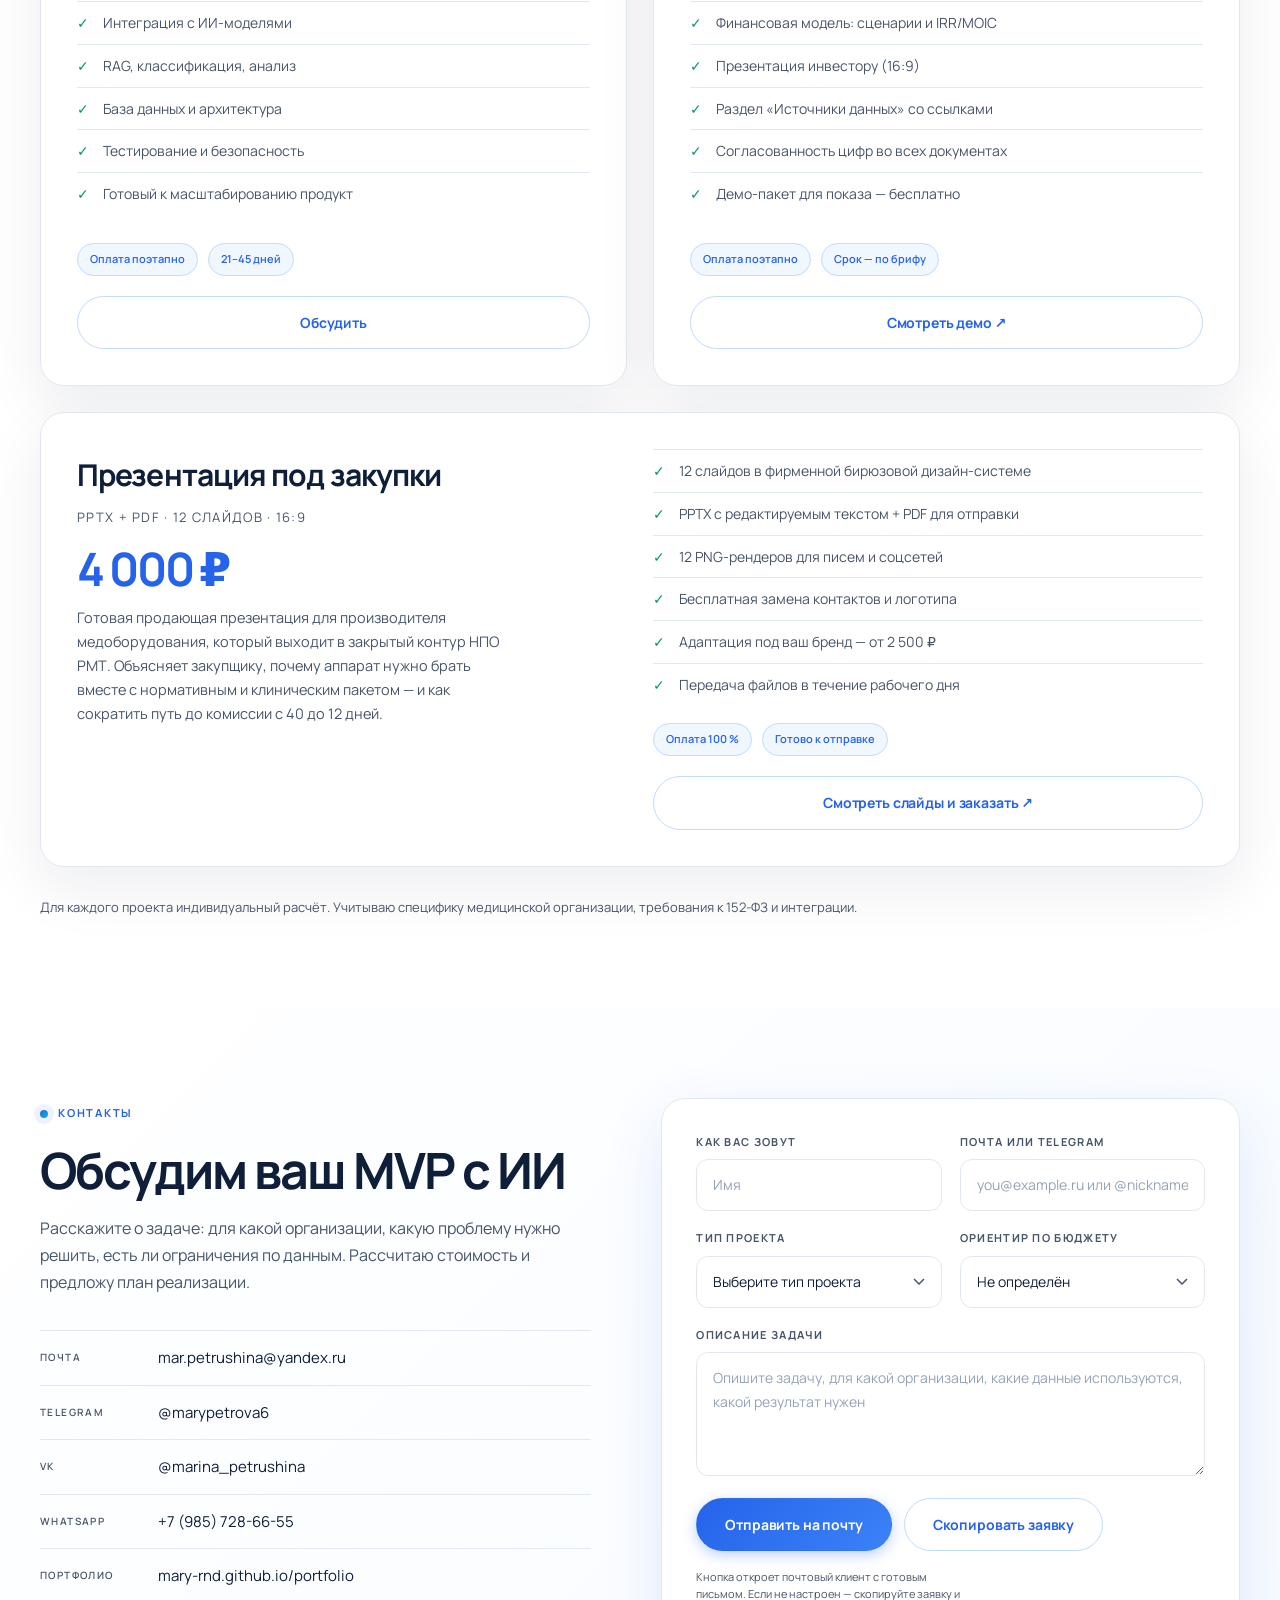
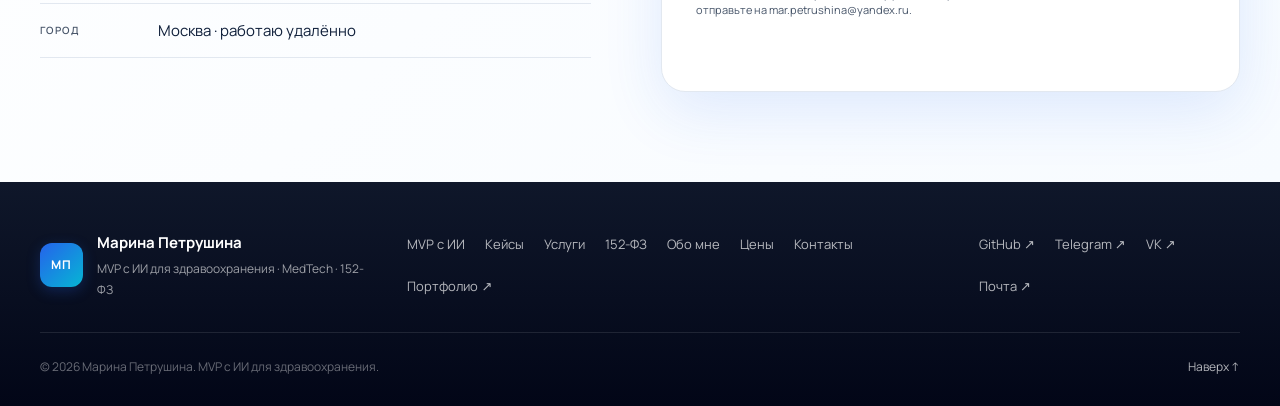
==== commit 7ba770e5: "Кейс: презентация «Экосистема входа в контур НПО РМТ» — 4 000 ₽" ====
--- a/index.html
+++ b/index.html
@@ -59,6 +59,27 @@
   }
 }
 </script>
+<script type="application/ld+json">
+{
+  "@context": "https://schema.org",
+  "@type": "Product",
+  "name": "Продающая презентация «Экосистема входа в контур НПО РМТ»",
+  "description": "Готовая презентация для производителя медоборудования: 12 слайдов, 16:9, PPTX с редактируемым текстом и PDF. Четыре слоя экосистемы: оборудование и сервис, КТРУ и ГОСТ, стандарты оснащения, клинические рекомендации.",
+  "image": "https://mary-rnd.github.io/medtech-landing/assets/img/rmt-presentation.webp",
+  "brand": {
+    "@type": "Person",
+    "name": "Марина Петрушина"
+  },
+  "category": "Презентация для MedTech",
+  "offers": {
+    "@type": "Offer",
+    "price": "4000",
+    "priceCurrency": "RUB",
+    "availability": "https://schema.org/InStock",
+    "url": "https://mary-rnd.github.io/rmt-eco-presentation/"
+  }
+}
+</script>
 </head>
 <body>
 <a class="skip-link" href="#main">Перейти к содержанию</a>
@@ -315,6 +336,23 @@
             <div class="case-actions">
               <a href="https://mary-rnd.github.io/vitagen-ai-demo/" target="_blank" rel="noopener">Открыть демо ↗</a>
               <a href="https://github.com/Mary-RND/vitagen-ai-demo" target="_blank" rel="noopener">Код ↗</a>
+            </div>
+          </div>
+        </article>
+
+        <article class="case-card reveal">
+          <div class="case-media">
+            <img src="assets/img/rmt-presentation.webp" alt="Презентация «Экосистема входа в контур НПО РМТ» для производителя медоборудования" width="1280" height="800" loading="lazy">
+            <span class="case-tag">Презентация</span>
+          </div>
+          <div class="case-body">
+            <p class="case-kicker">Python · python-pptx · PPTX + PDF · 16:9</p>
+            <h3>Экосистема входа в контур НПО РМТ</h3>
+            <p>Продающая презентация для производителя медоборудования: четыре слоя — оборудование, КТРУ и ГОСТ, стандарты оснащения, клинические рекомендации. Оффер «40 → 12 дней».</p>
+            <ul class="case-facts"><li>12 слайдов</li><li>PPTX + PDF</li><li>4 000 ₽</li></ul>
+            <div class="case-actions">
+              <a href="https://mary-rnd.github.io/rmt-eco-presentation/" target="_blank" rel="noopener">Смотреть презентацию ↗</a>
+              <a href="https://github.com/Mary-RND/rmt-eco-presentation" target="_blank" rel="noopener">Репозиторий ↗</a>
             </div>
           </div>
         </article>
@@ -573,6 +611,32 @@
           </div>
           <a class="btn btn-ghost btn-block" href="https://mary-rnd.github.io/vitagen-ai-demo/" target="_blank" rel="noopener">Смотреть демо ↗</a>
         </article>
+
+        <article class="package package-wide reveal">
+          <div>
+            <div class="package-top">
+              <h3>Презентация под закупки</h3>
+              <p>PPTX + PDF · 12 слайдов · 16:9</p>
+            </div>
+            <p class="package-price">4 000 ₽</p>
+            <p class="package-desc">Готовая продающая презентация для производителя медоборудования, который выходит в закрытый контур НПО РМТ. Объясняет закупщику, почему аппарат нужно брать вместе с нормативным и клиническим пакетом — и как сократить путь до комиссии с 40 до 12 дней.</p>
+          </div>
+          <div>
+            <ul class="package-list">
+              <li>12 слайдов в фирменной бирюзовой дизайн-системе</li>
+              <li>PPTX с редактируемым текстом + PDF для отправки</li>
+              <li>12 PNG-рендеров для писем и соцсетей</li>
+              <li>Бесплатная замена контактов и логотипа</li>
+              <li>Адаптация под ваш бренд — от 2 500 ₽</li>
+              <li>Передача файлов в течение рабочего дня</li>
+            </ul>
+            <div class="package-terms">
+              <span>Оплата 100 %</span>
+              <span>Готово к отправке</span>
+            </div>
+            <a class="btn btn-ghost btn-block" href="https://mary-rnd.github.io/rmt-eco-presentation/" target="_blank" rel="noopener">Смотреть слайды и заказать ↗</a>
+          </div>
+        </article>
       </div>
 
       <p class="packages-note">Для каждого проекта индивидуальный расчёт. Учитываю специфику медицинской организации, требования к 152-ФЗ и интеграции.</p>
@@ -613,6 +677,7 @@
             <option>MVP с ИИ для здравоохранения (от 300 000 ₽)</option>
             <option>Обезличивание данных / 152-ФЗ</option>
             <option>Медицинский сайт</option>
+            <option>Презентация для медоборудования (4 000 ₽)</option>
             <option>Другое</option>
           </select>
         </div>
@@ -620,6 +685,7 @@
           <label for="budget">Ориентир по бюджету</label>
           <select id="budget" name="budget">
             <option value="" selected>Не определён</option>
+            <option>до 5 000 ₽</option>
             <option>до 50 000 ₽</option>
             <option>50 000 – 100 000 ₽</option>
             <option>100 000 – 300 000 ₽</option>
--- a/assets/styles.css
+++ b/assets/styles.css
@@ -1318,6 +1318,35 @@
   font-size: 13px;
   line-height: 1.6;
   color: var(--muted);
+}
+.package-wide {
+  grid-column: 1 / -1;
+  display: grid;
+  grid-template-columns: 1fr 1.05fr;
+  gap: 20px 52px;
+  align-items: start;
+}
+.package-wide .package-price {
+  margin: 18px 0 14px;
+  font-size: 46px;
+}
+.package-wide .package-desc {
+  max-width: 48ch;
+  font-size: 14.5px;
+  line-height: 1.65;
+  color: var(--muted);
+}
+.package-wide .package-list {
+  margin-bottom: 18px;
+}
+.package-wide .package-terms {
+  margin-top: 0;
+}
+@media (max-width: 900px) {
+  .package-wide {
+    grid-template-columns: 1fr;
+    gap: 8px;
+  }
 }
 
 /* ---------- Контакты ---------- */
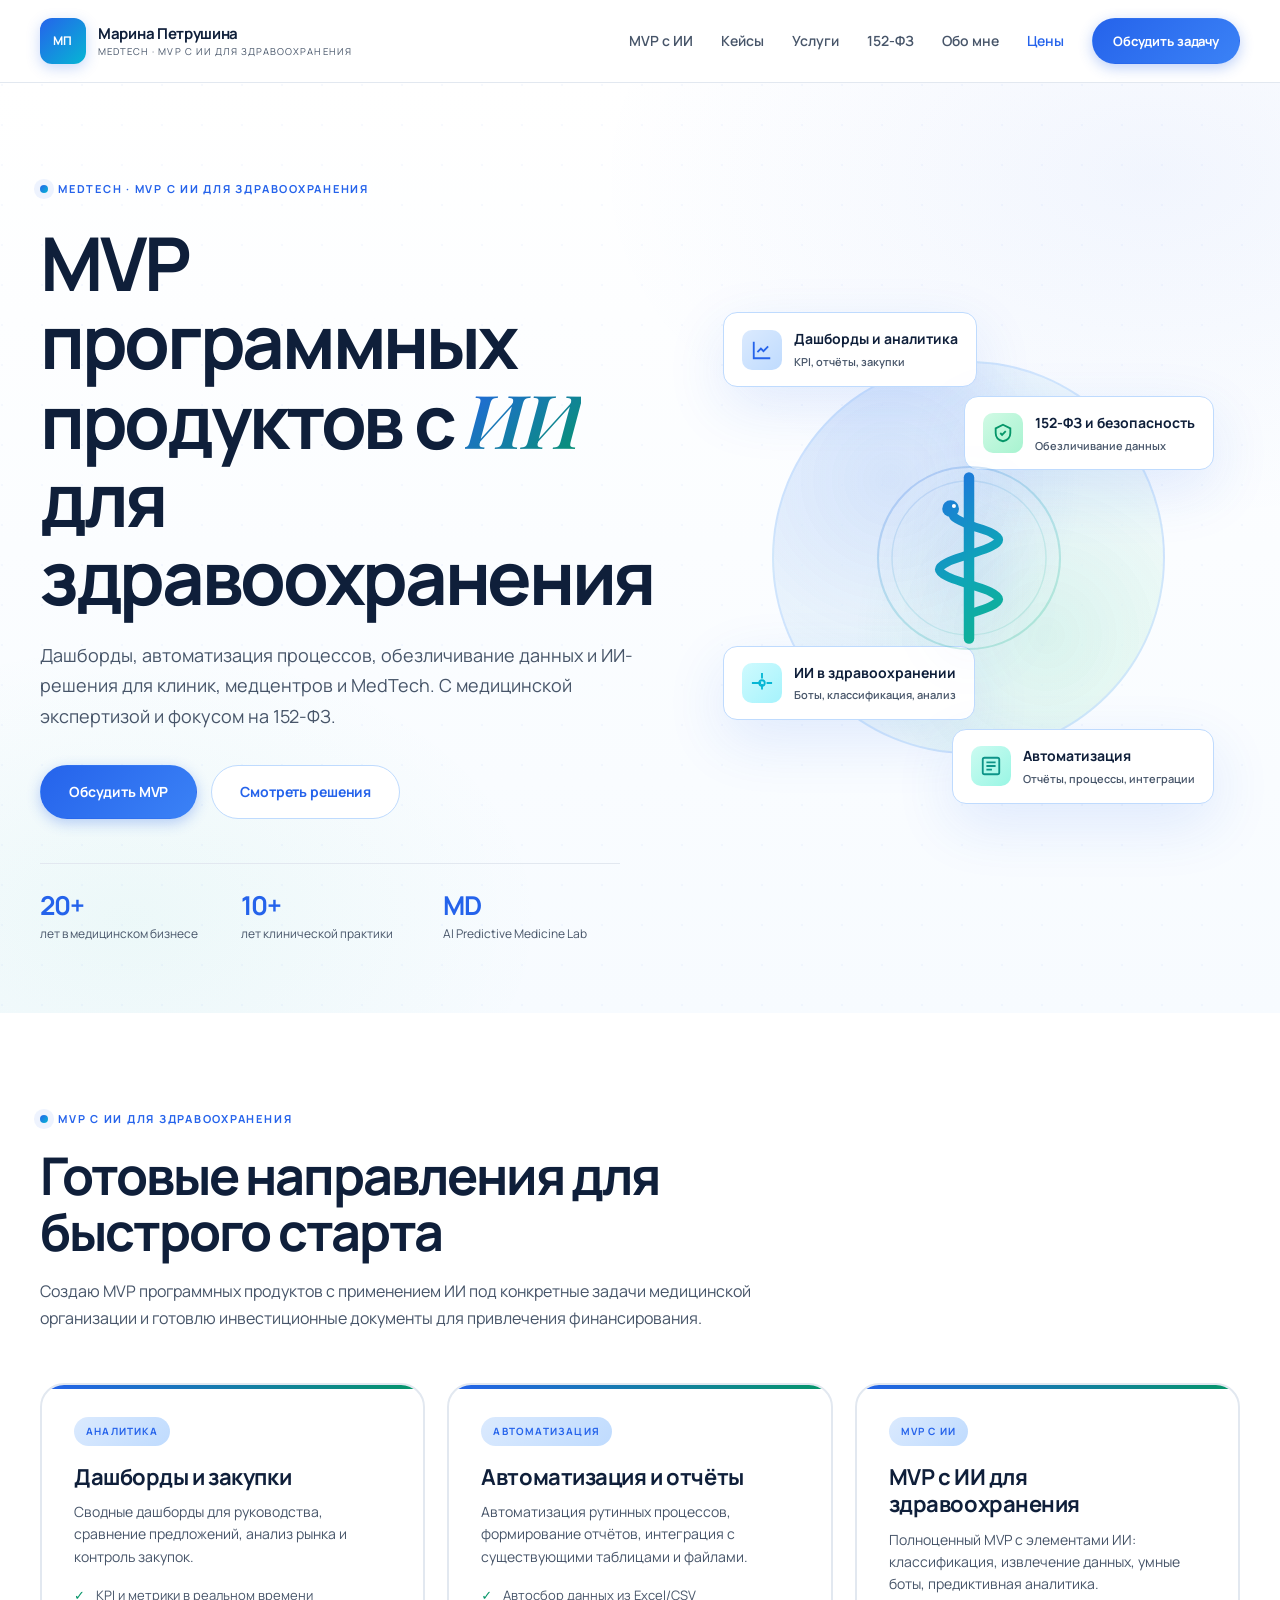
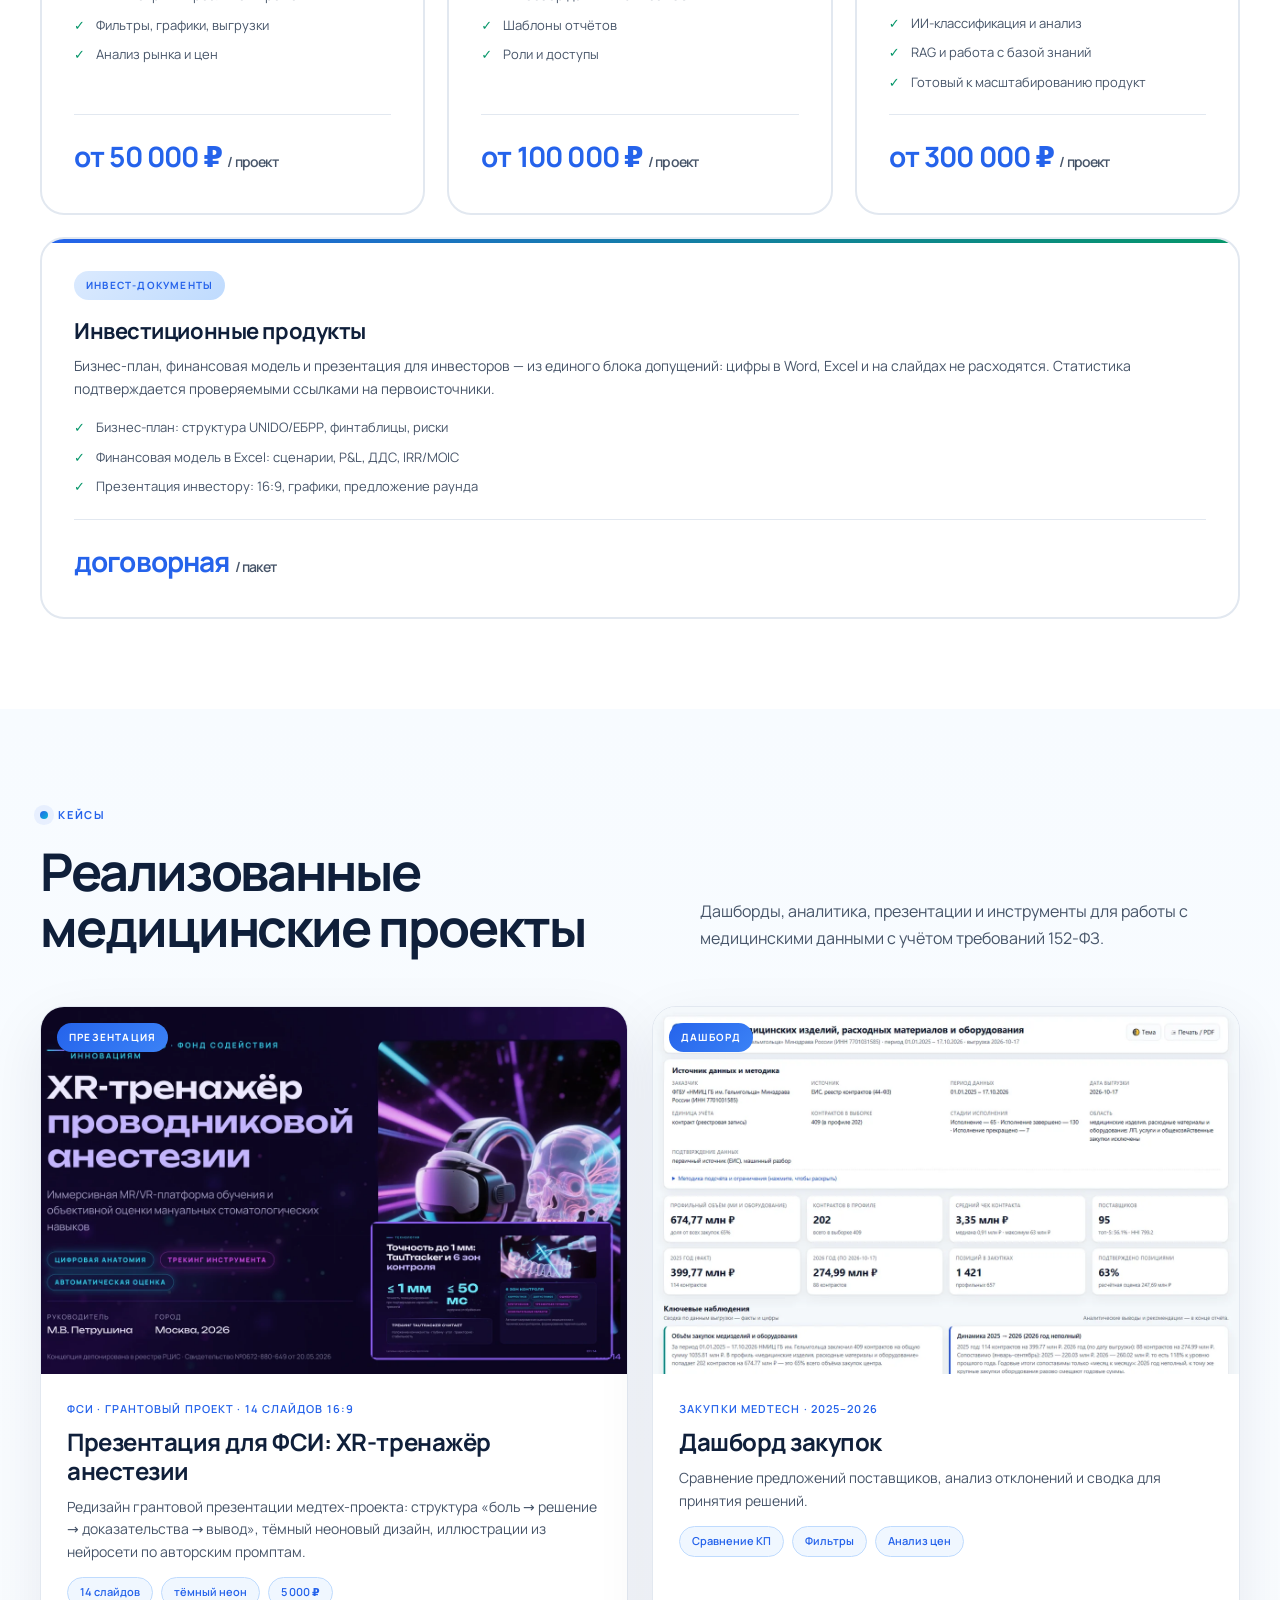
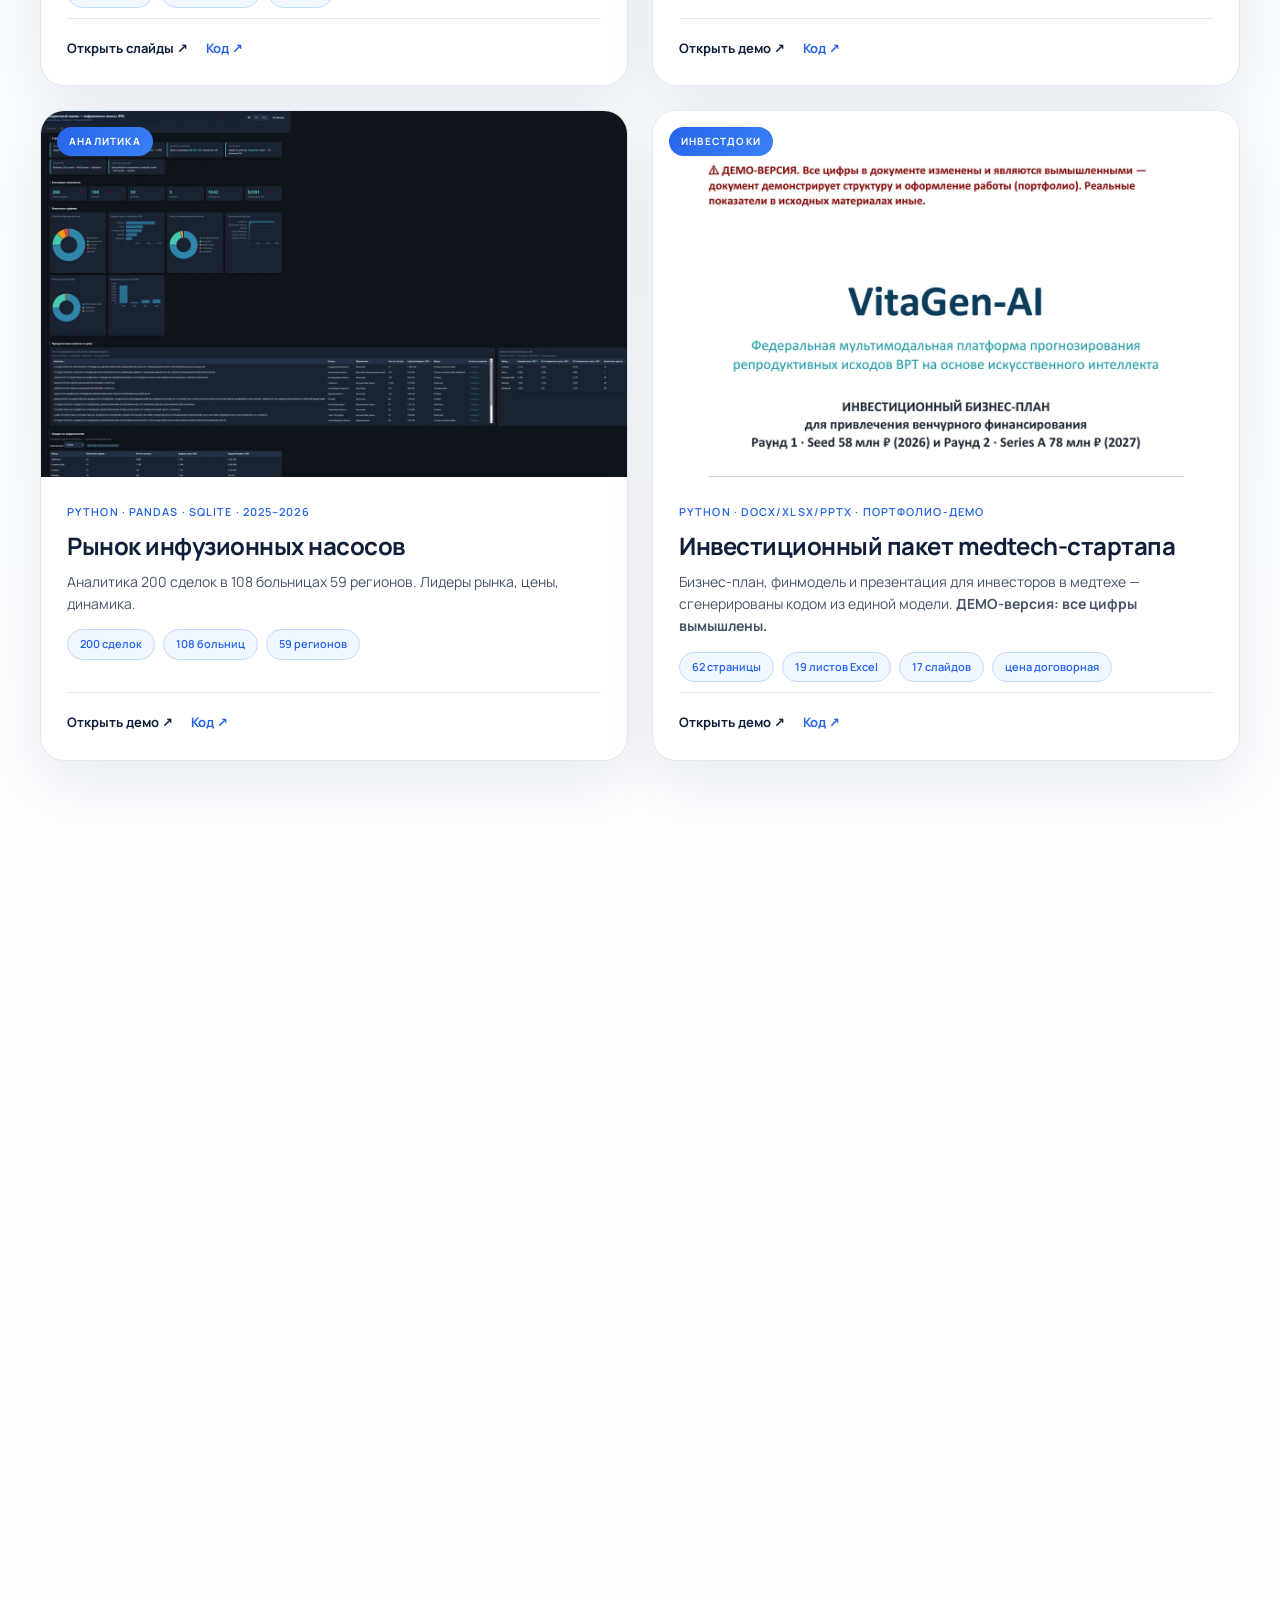
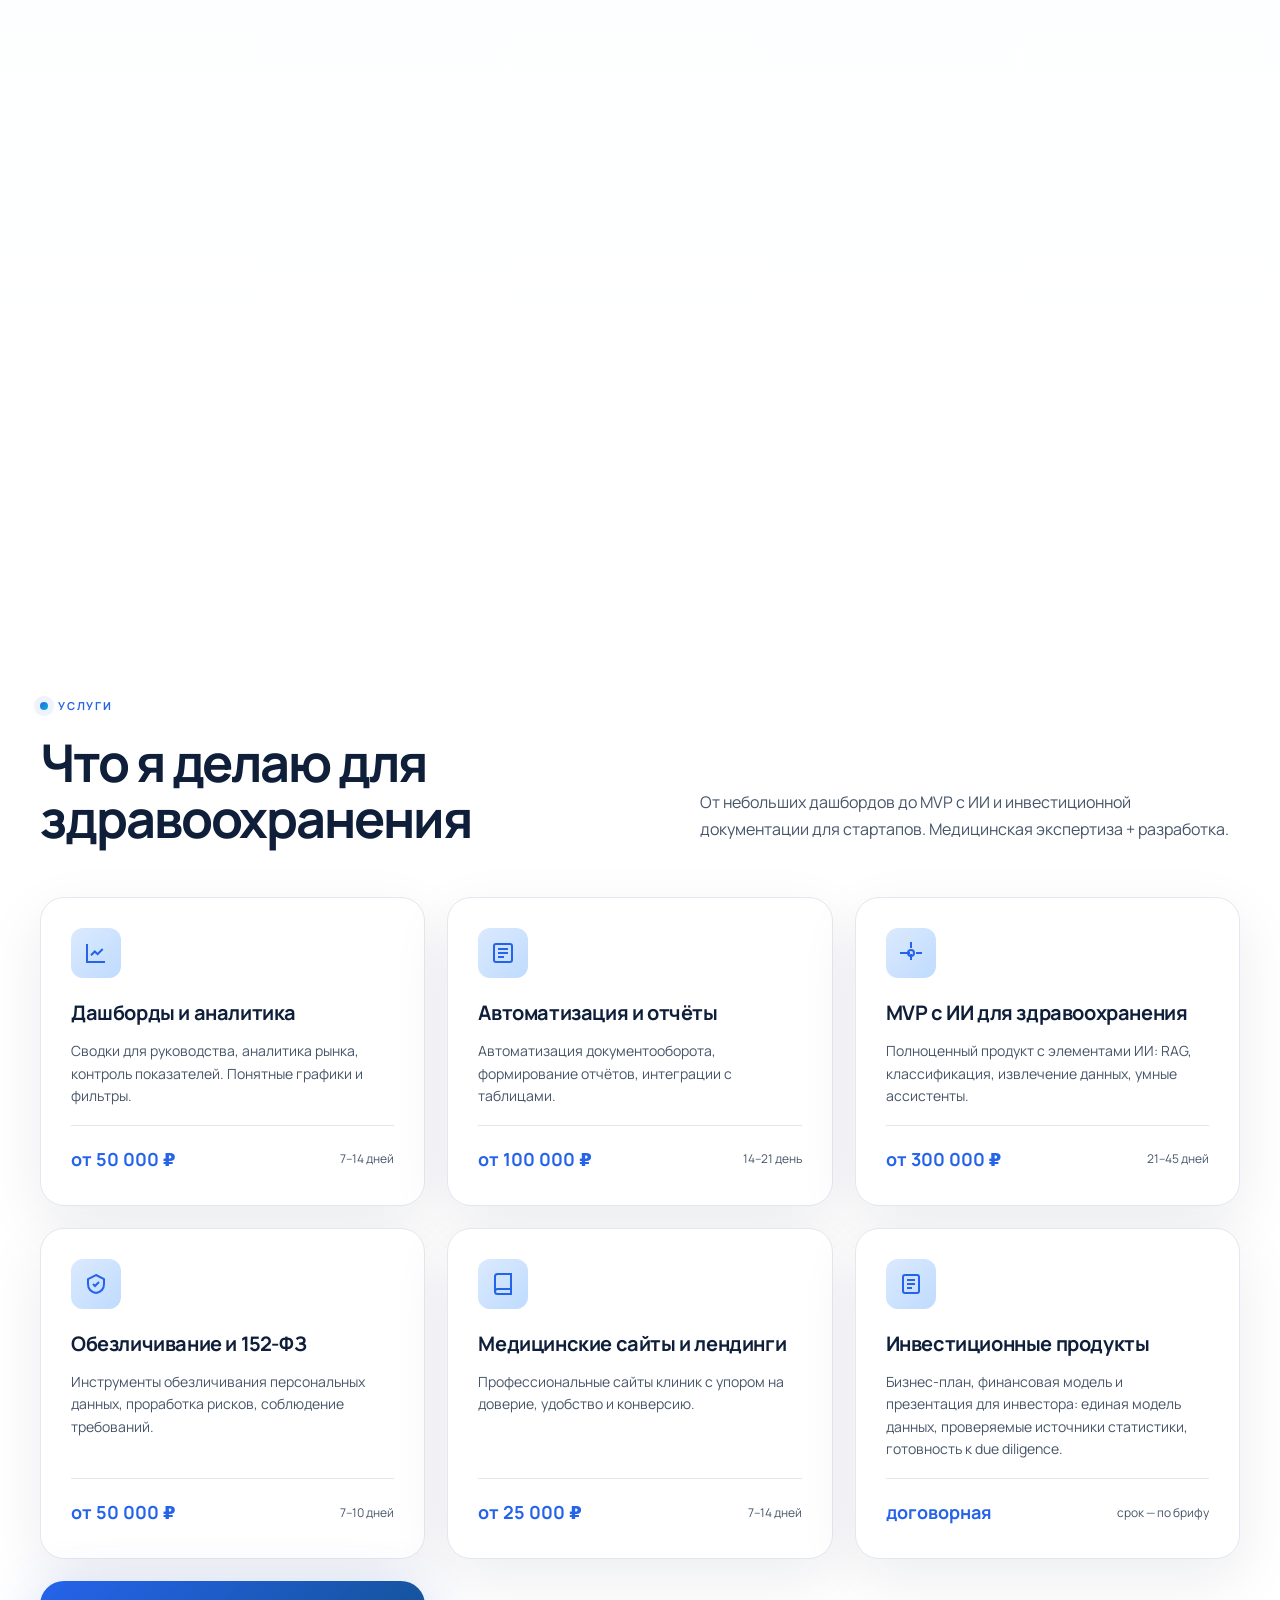
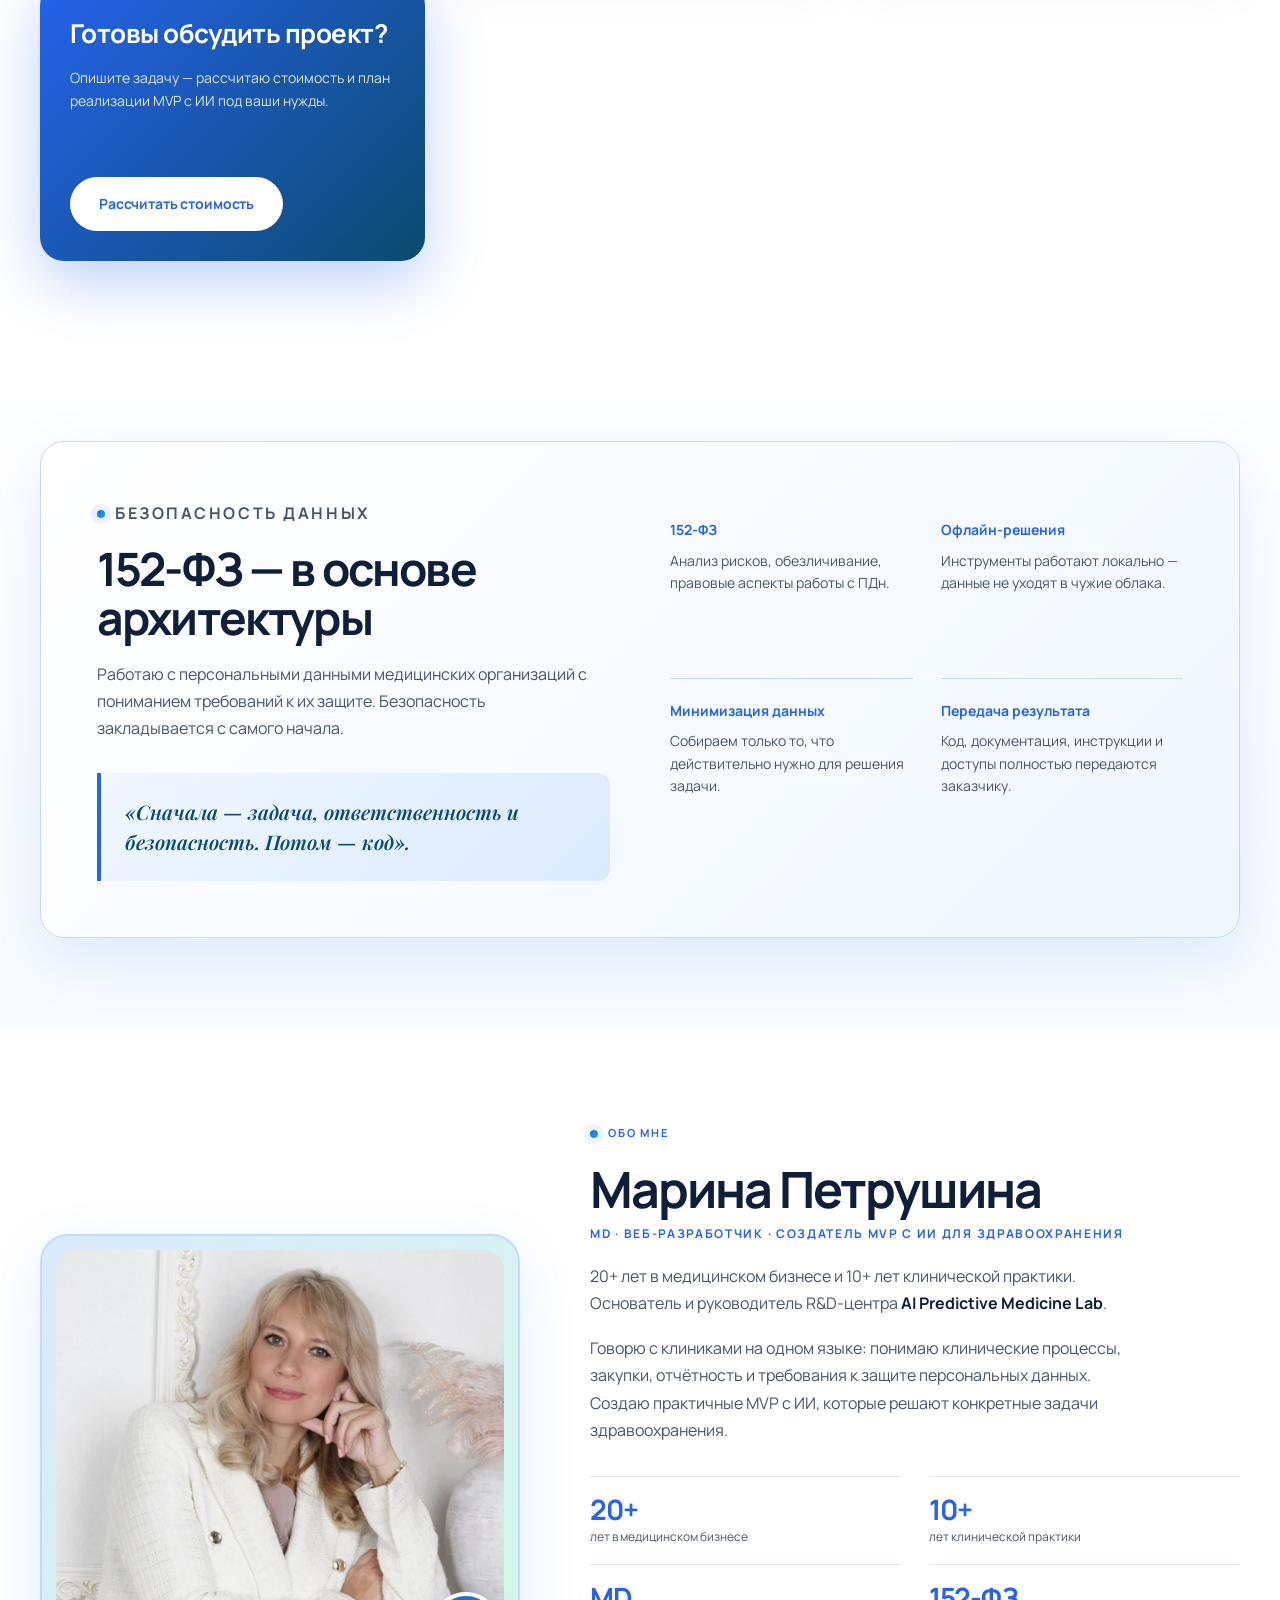
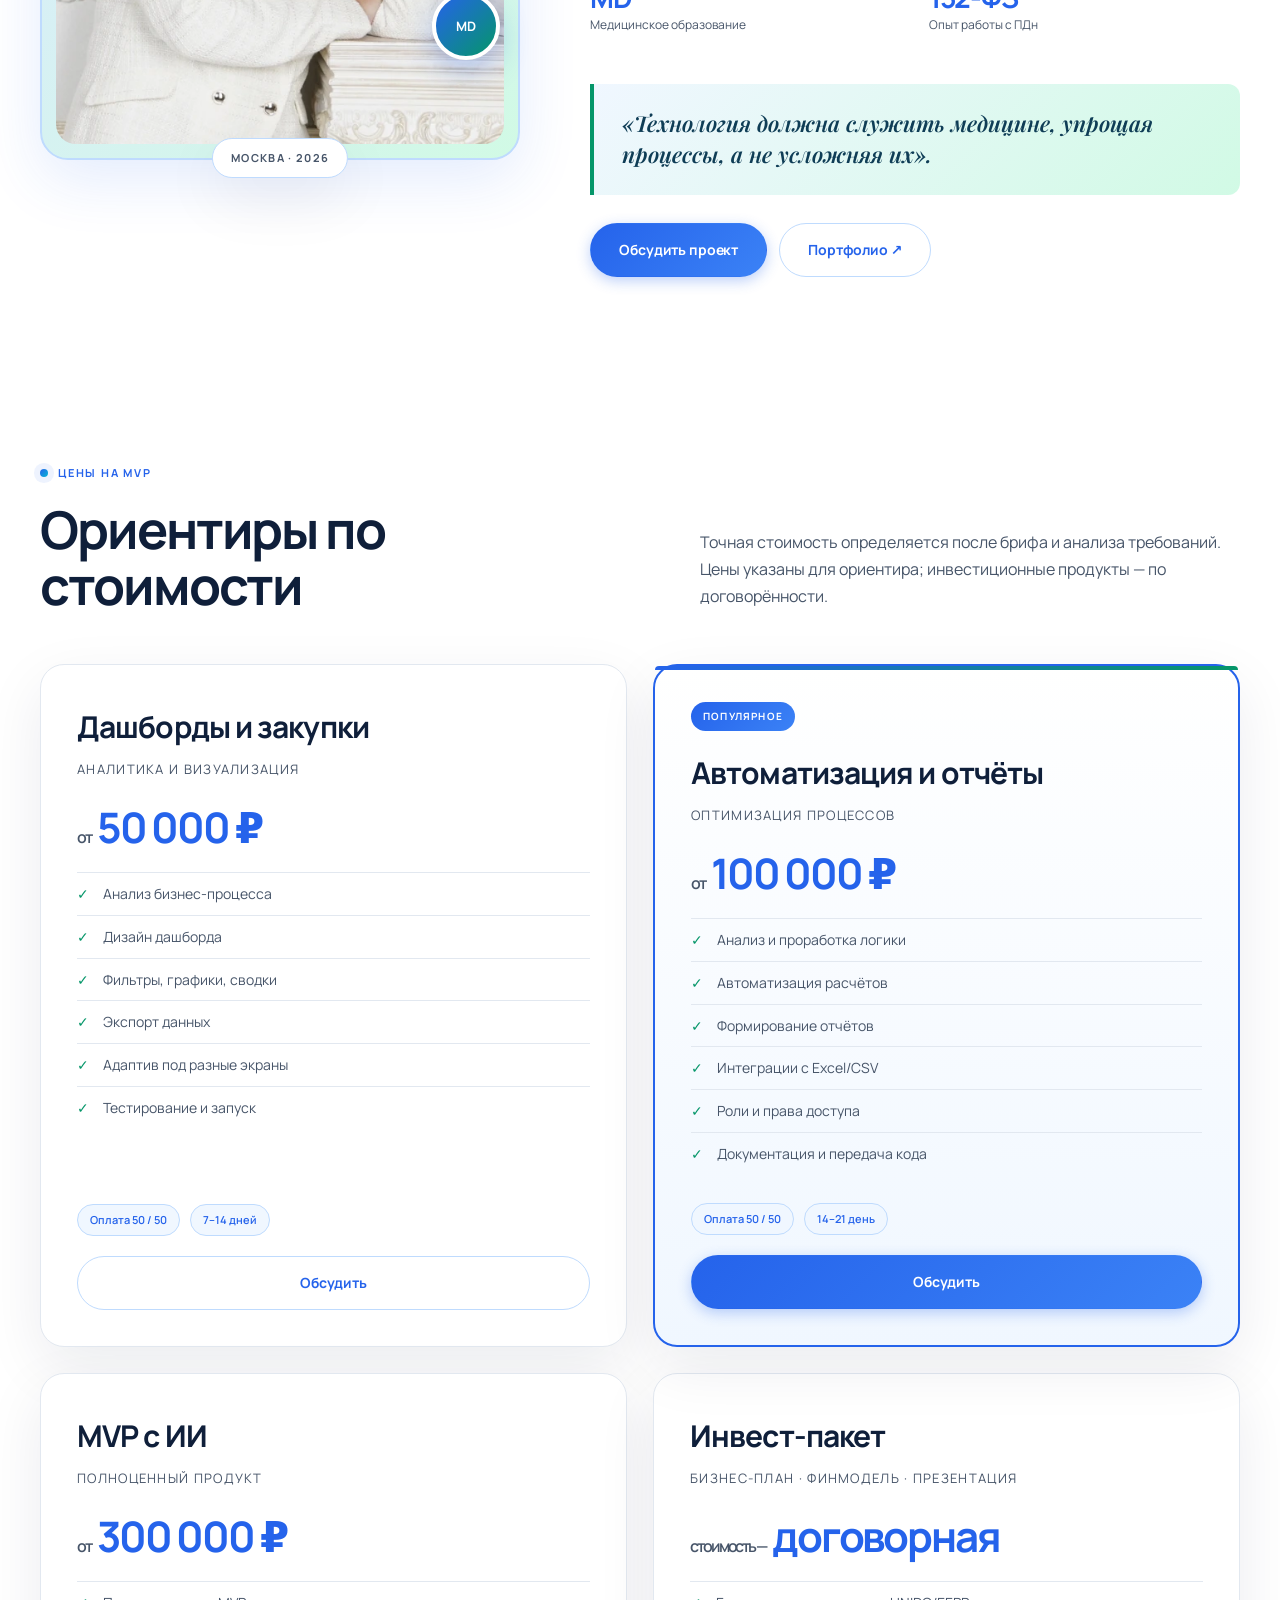
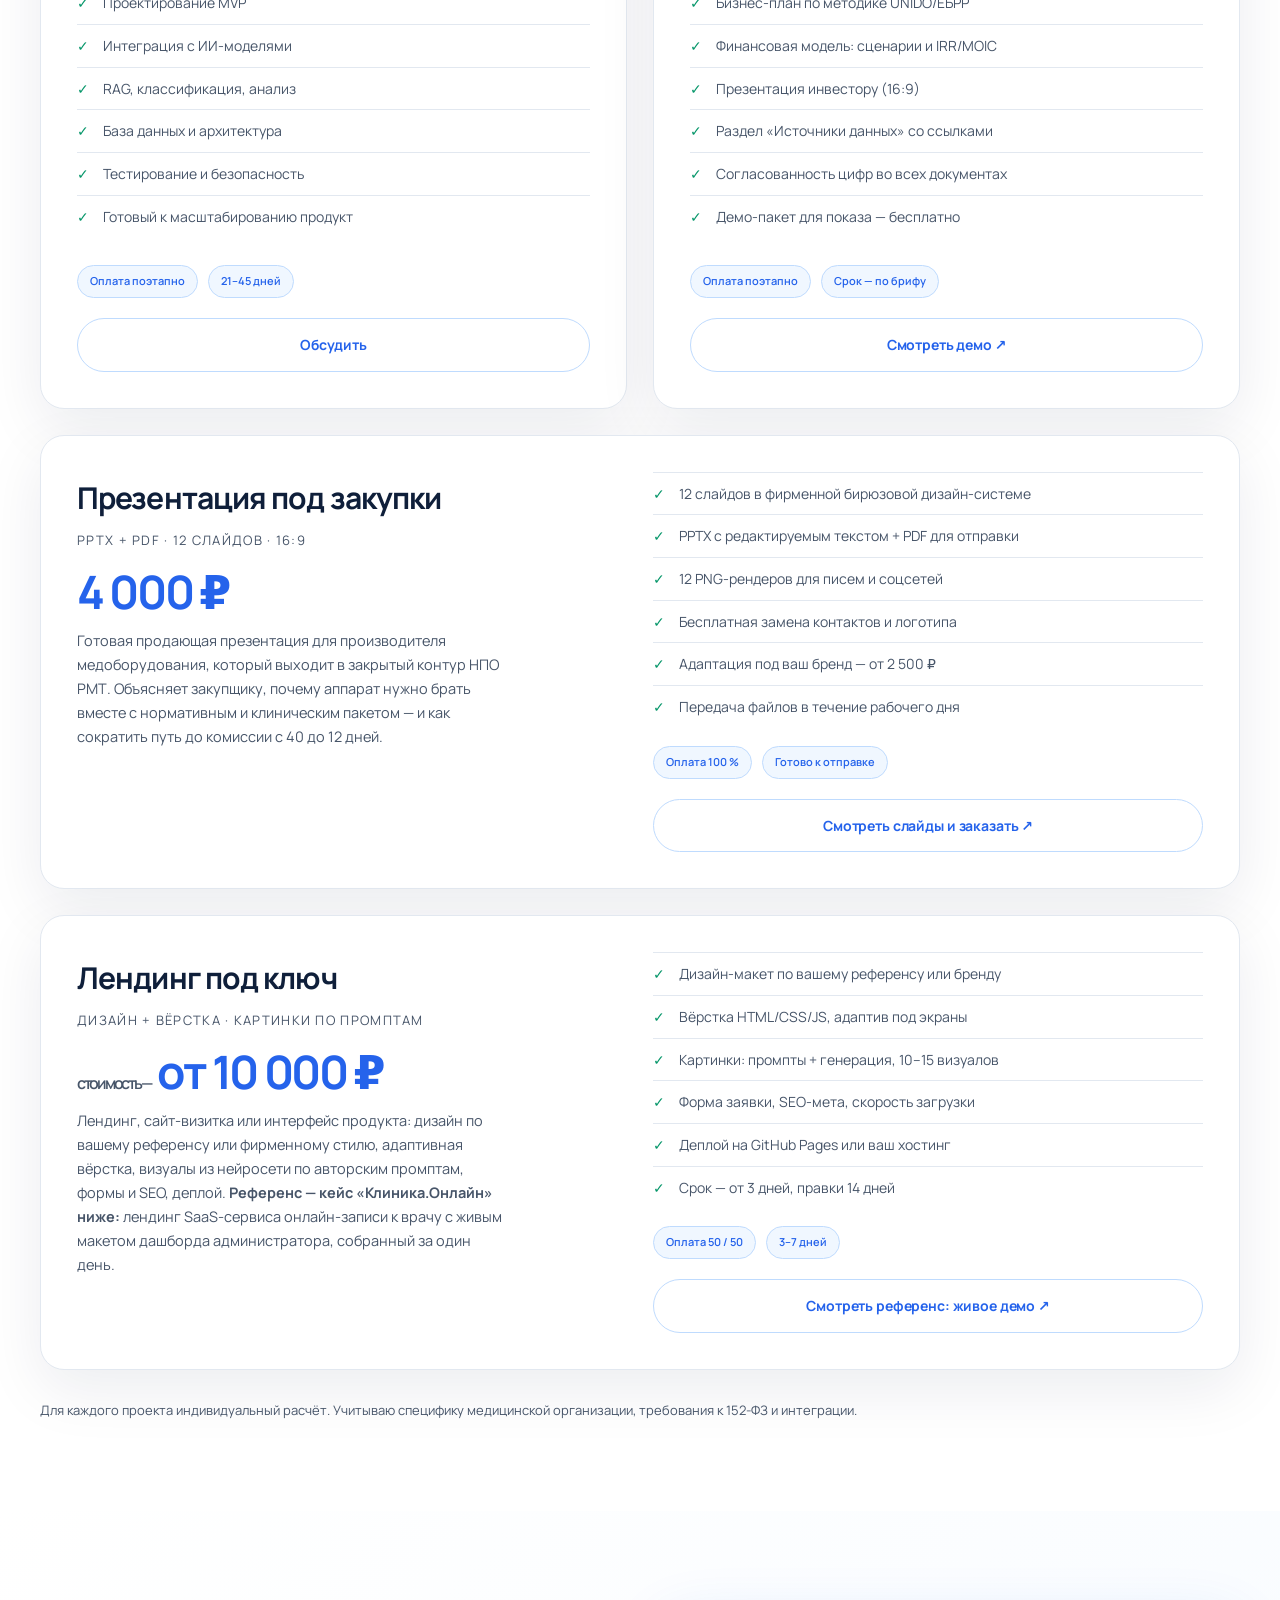
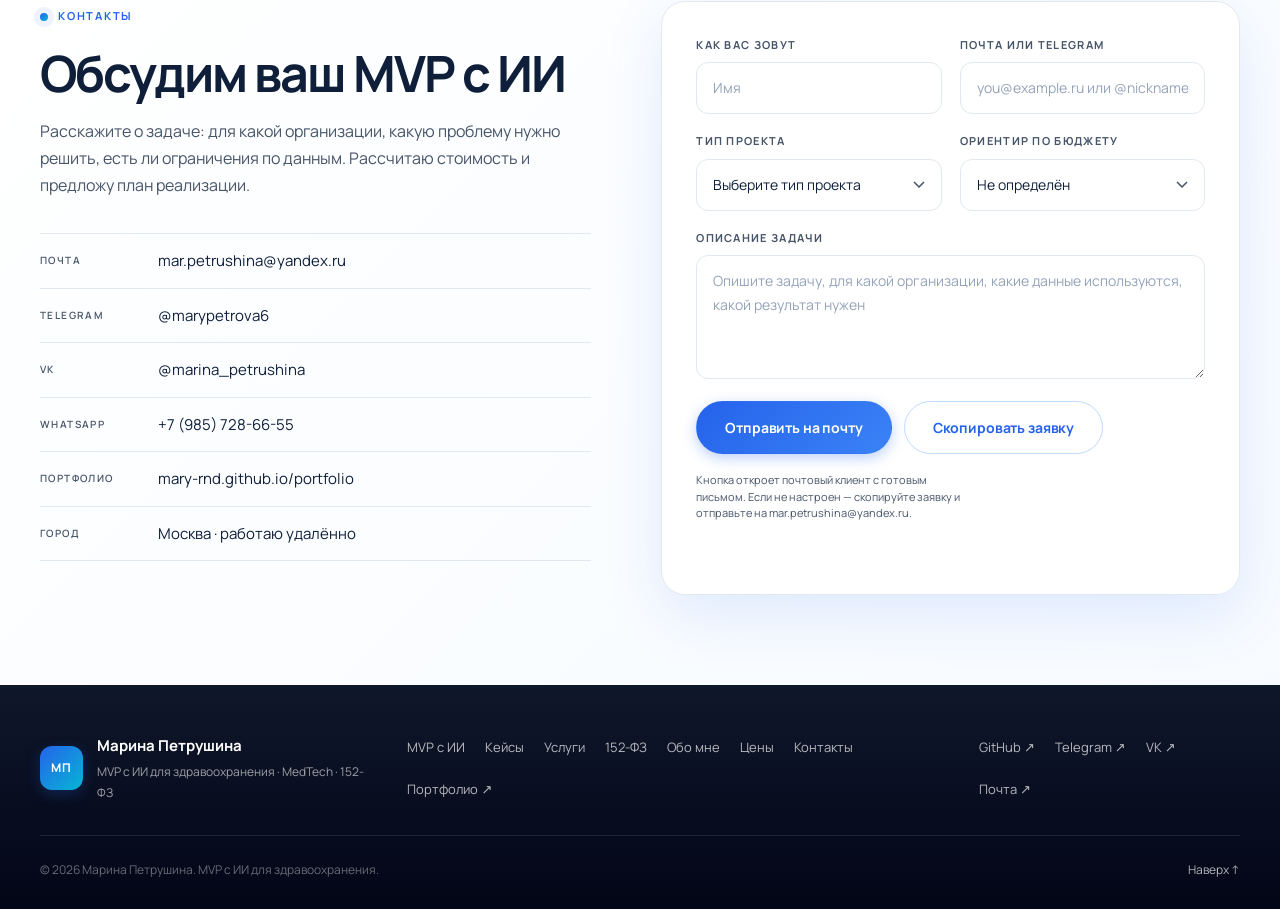
==== commit dab032d0: "Кейс Клиника.Онлайн: карточка в разделе Кейсы + пакет 'Лендинг под ключ от 10 000 руб' со ссылкой на" ====
--- a/index.html
+++ b/index.html
@@ -389,6 +389,23 @@
             </div>
           </div>
         </article>
+
+        <article class="case-card reveal">
+          <div class="case-media">
+            <img src="assets/img/klinika-online.webp" alt="Клиника.Онлайн — лендинг сервиса онлайн-записи к врачу и дашборд администратора" width="1280" height="800" loading="lazy">
+            <span class="case-tag">Лендинг + дашборд</span>
+          </div>
+          <div class="case-body">
+            <p class="case-kicker">SaaS для клиник · HTML/CSS/JS · 1 день</p>
+            <h3>Клиника.Онлайн: лендинг и дашборд</h3>
+            <p>Лендинг сервиса онлайн-записи к врачу в бело-голубом медицинском стиле плюс живой макет дашборда администратора — свёрстан на чистом CSS, не картинка. 12 визуалов сгенерированы по авторским промптам.</p>
+            <ul class="case-facts"><li>Живой CSS-дашборд</li><li>12 AI-визуалов</li><li>10 000 ₽</li></ul>
+            <div class="case-actions">
+              <a href="https://mary-rnd.github.io/klinika-online-landing/" target="_blank" rel="noopener">Открыть демо ↗</a>
+              <a href="https://github.com/Mary-RND/klinika-online-landing" target="_blank" rel="noopener">Код ↗</a>
+            </div>
+          </div>
+        </article>
       </div>
     </div>
   </section>
@@ -637,6 +654,32 @@
             <a class="btn btn-ghost btn-block" href="https://mary-rnd.github.io/rmt-eco-presentation/" target="_blank" rel="noopener">Смотреть слайды и заказать ↗</a>
           </div>
         </article>
+
+        <article class="package package-wide reveal">
+          <div>
+            <div class="package-top">
+              <h3>Лендинг под ключ</h3>
+              <p>Дизайн + вёрстка · картинки по промптам</p>
+            </div>
+            <p class="package-price"><span>стоимость —</span> от 10 000 ₽</p>
+            <p class="package-desc">Лендинг, сайт-визитка или интерфейс продукта: дизайн по вашему референсу или фирменному стилю, адаптивная вёрстка, визуалы из нейросети по авторским промптам, формы и SEO, деплой. <b>Референс — кейс «Клиника.Онлайн» ниже:</b> лендинг SaaS-сервиса онлайн-записи к врачу с живым макетом дашборда администратора, собранный за один день.</p>
+          </div>
+          <div>
+            <ul class="package-list">
+              <li>Дизайн-макет по вашему референсу или бренду</li>
+              <li>Вёрстка HTML/CSS/JS, адаптив под экраны</li>
+              <li>Картинки: промпты + генерация, 10–15 визуалов</li>
+              <li>Форма заявки, SEO-мета, скорость загрузки</li>
+              <li>Деплой на GitHub Pages или ваш хостинг</li>
+              <li>Срок — от 3 дней, правки 14 дней</li>
+            </ul>
+            <div class="package-terms">
+              <span>Оплата 50 / 50</span>
+              <span>3–7 дней</span>
+            </div>
+            <a class="btn btn-ghost btn-block" href="https://mary-rnd.github.io/klinika-online-landing/" target="_blank" rel="noopener">Смотреть референс: живое демо ↗</a>
+          </div>
+        </article>
       </div>
 
       <p class="packages-note">Для каждого проекта индивидуальный расчёт. Учитываю специфику медицинской организации, требования к 152-ФЗ и интеграции.</p>
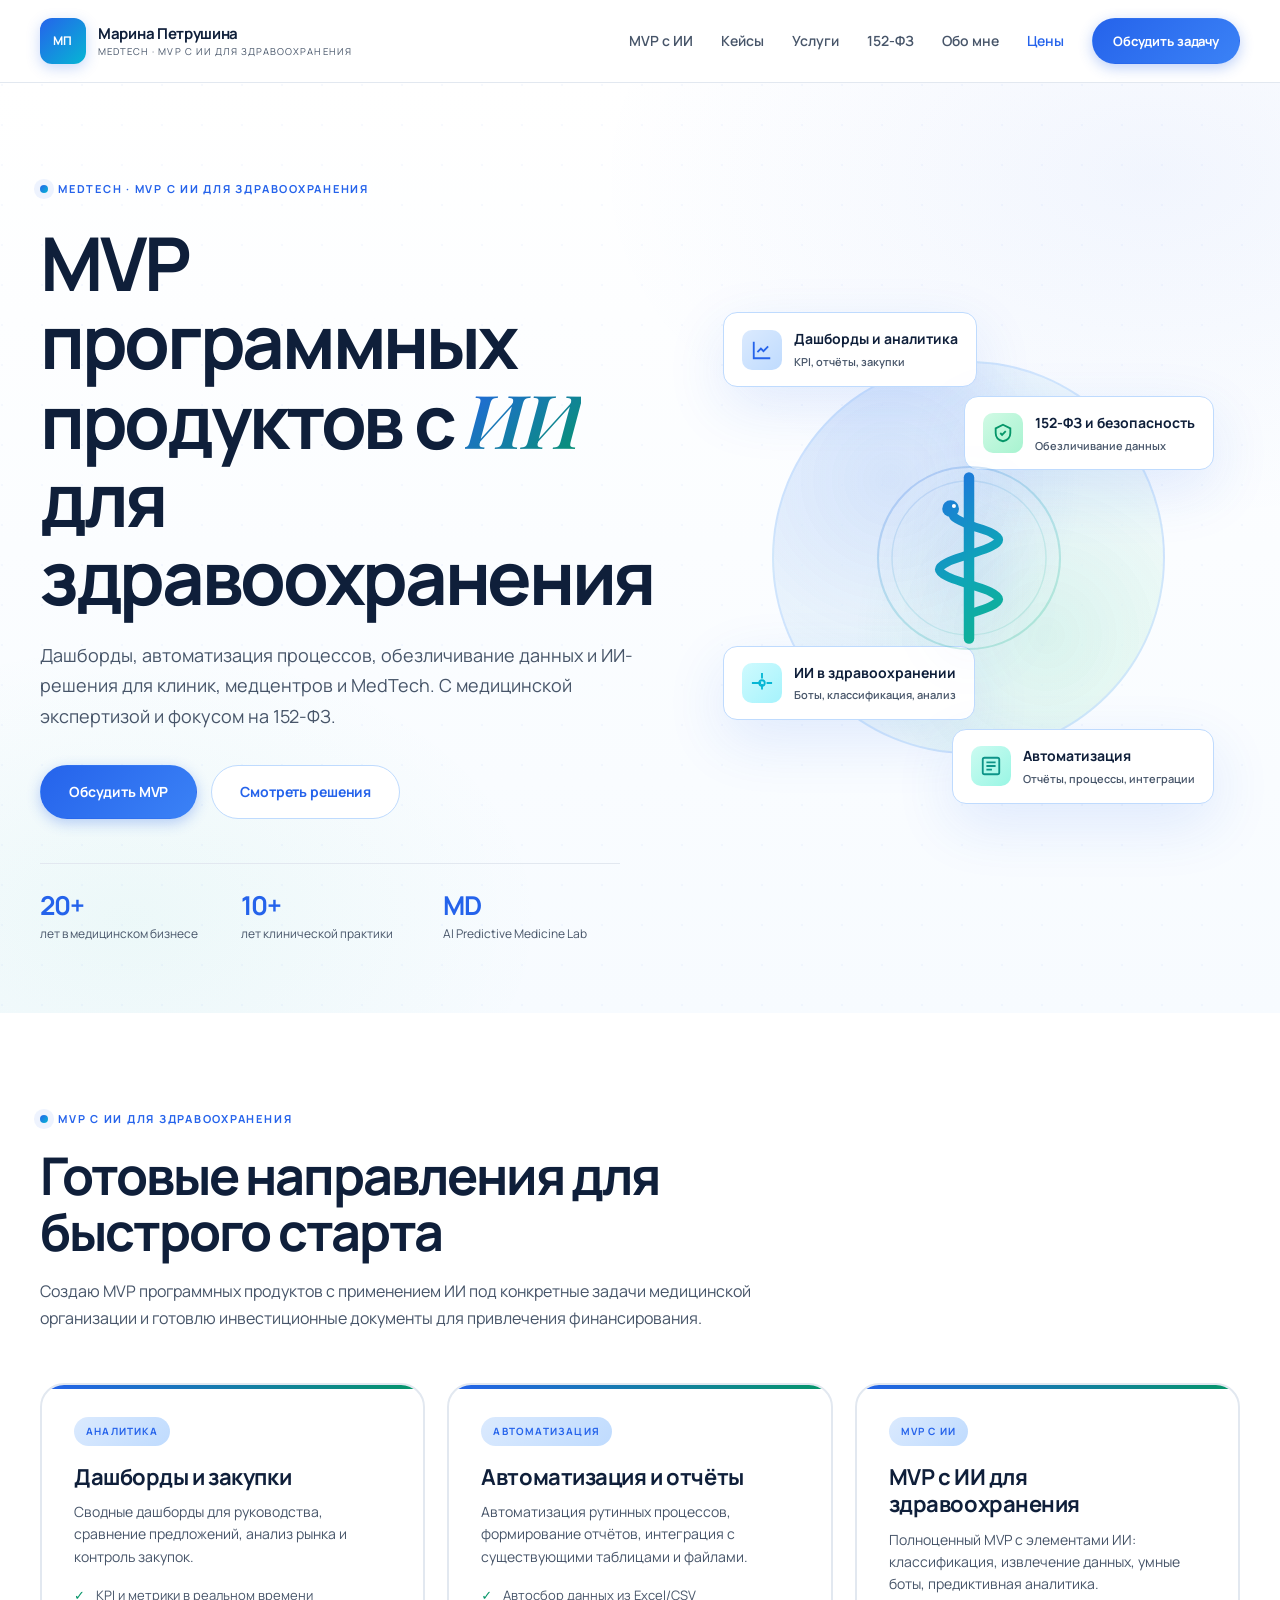
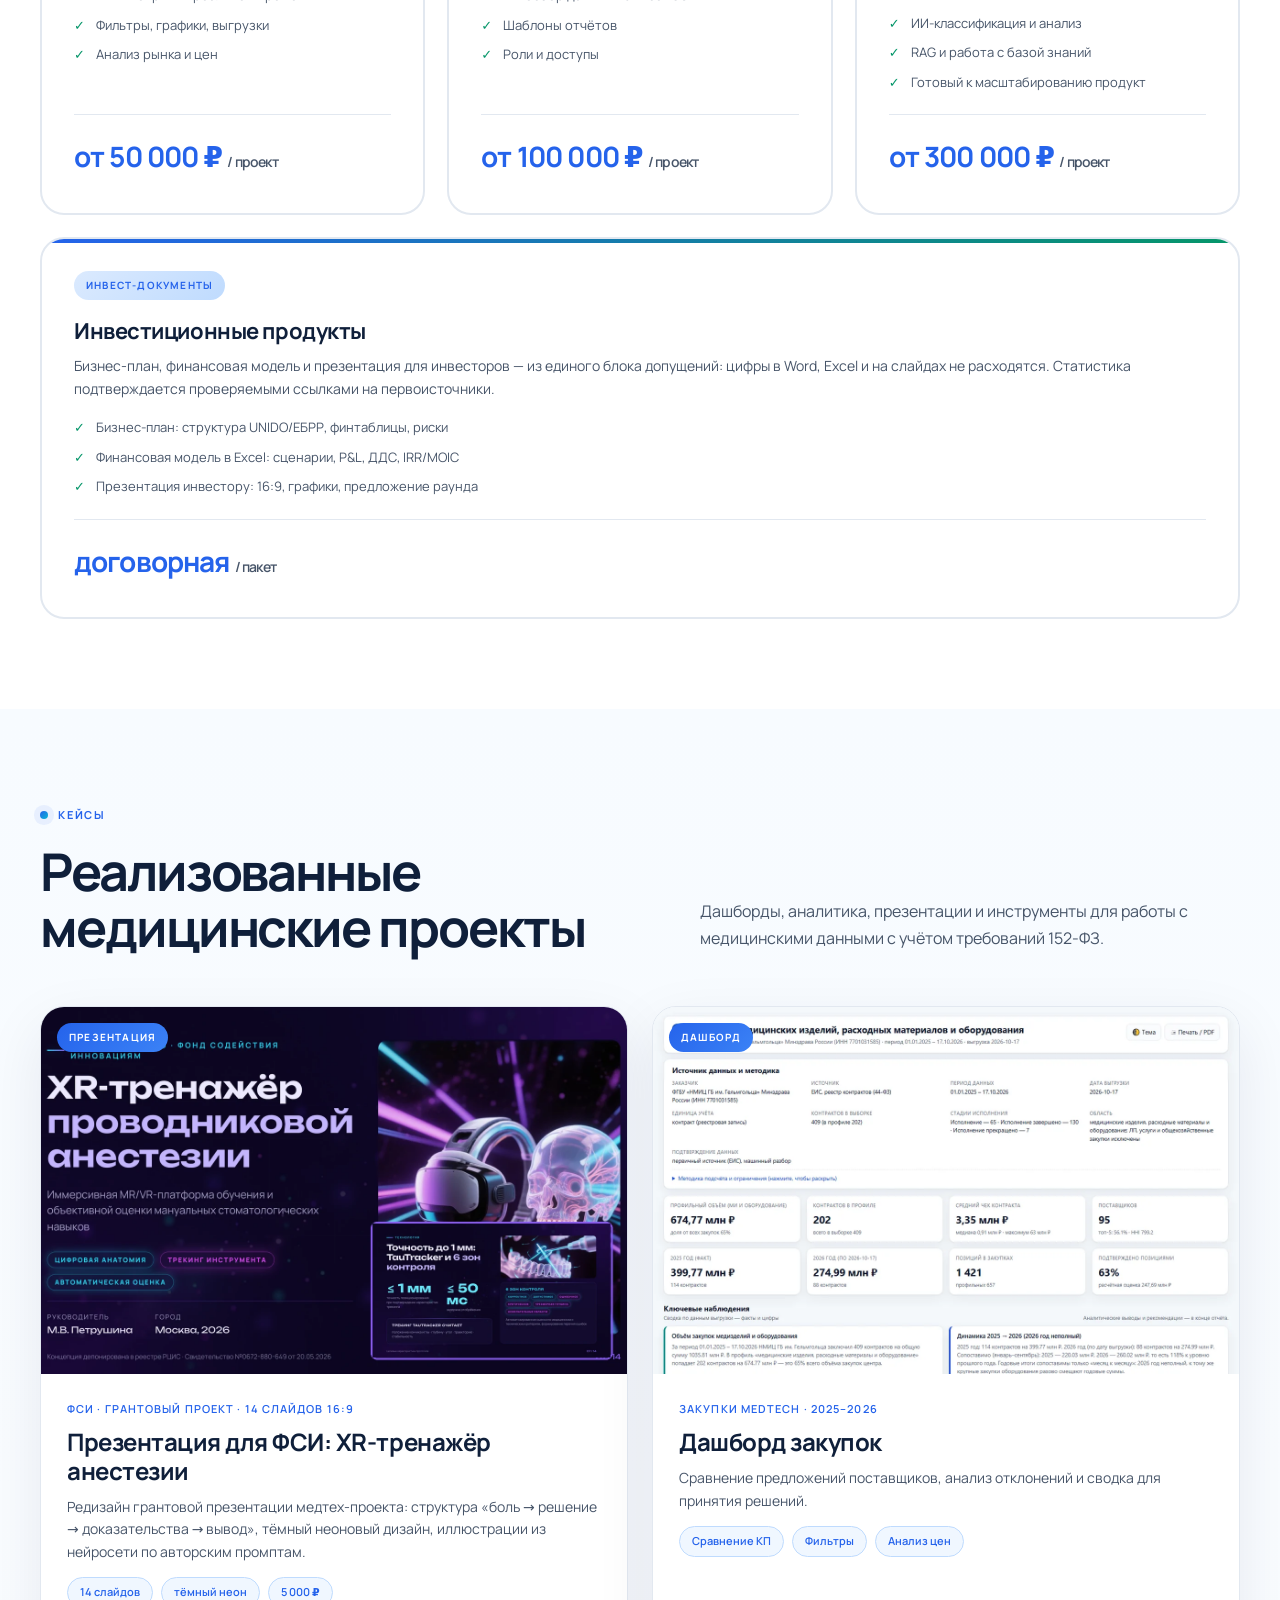
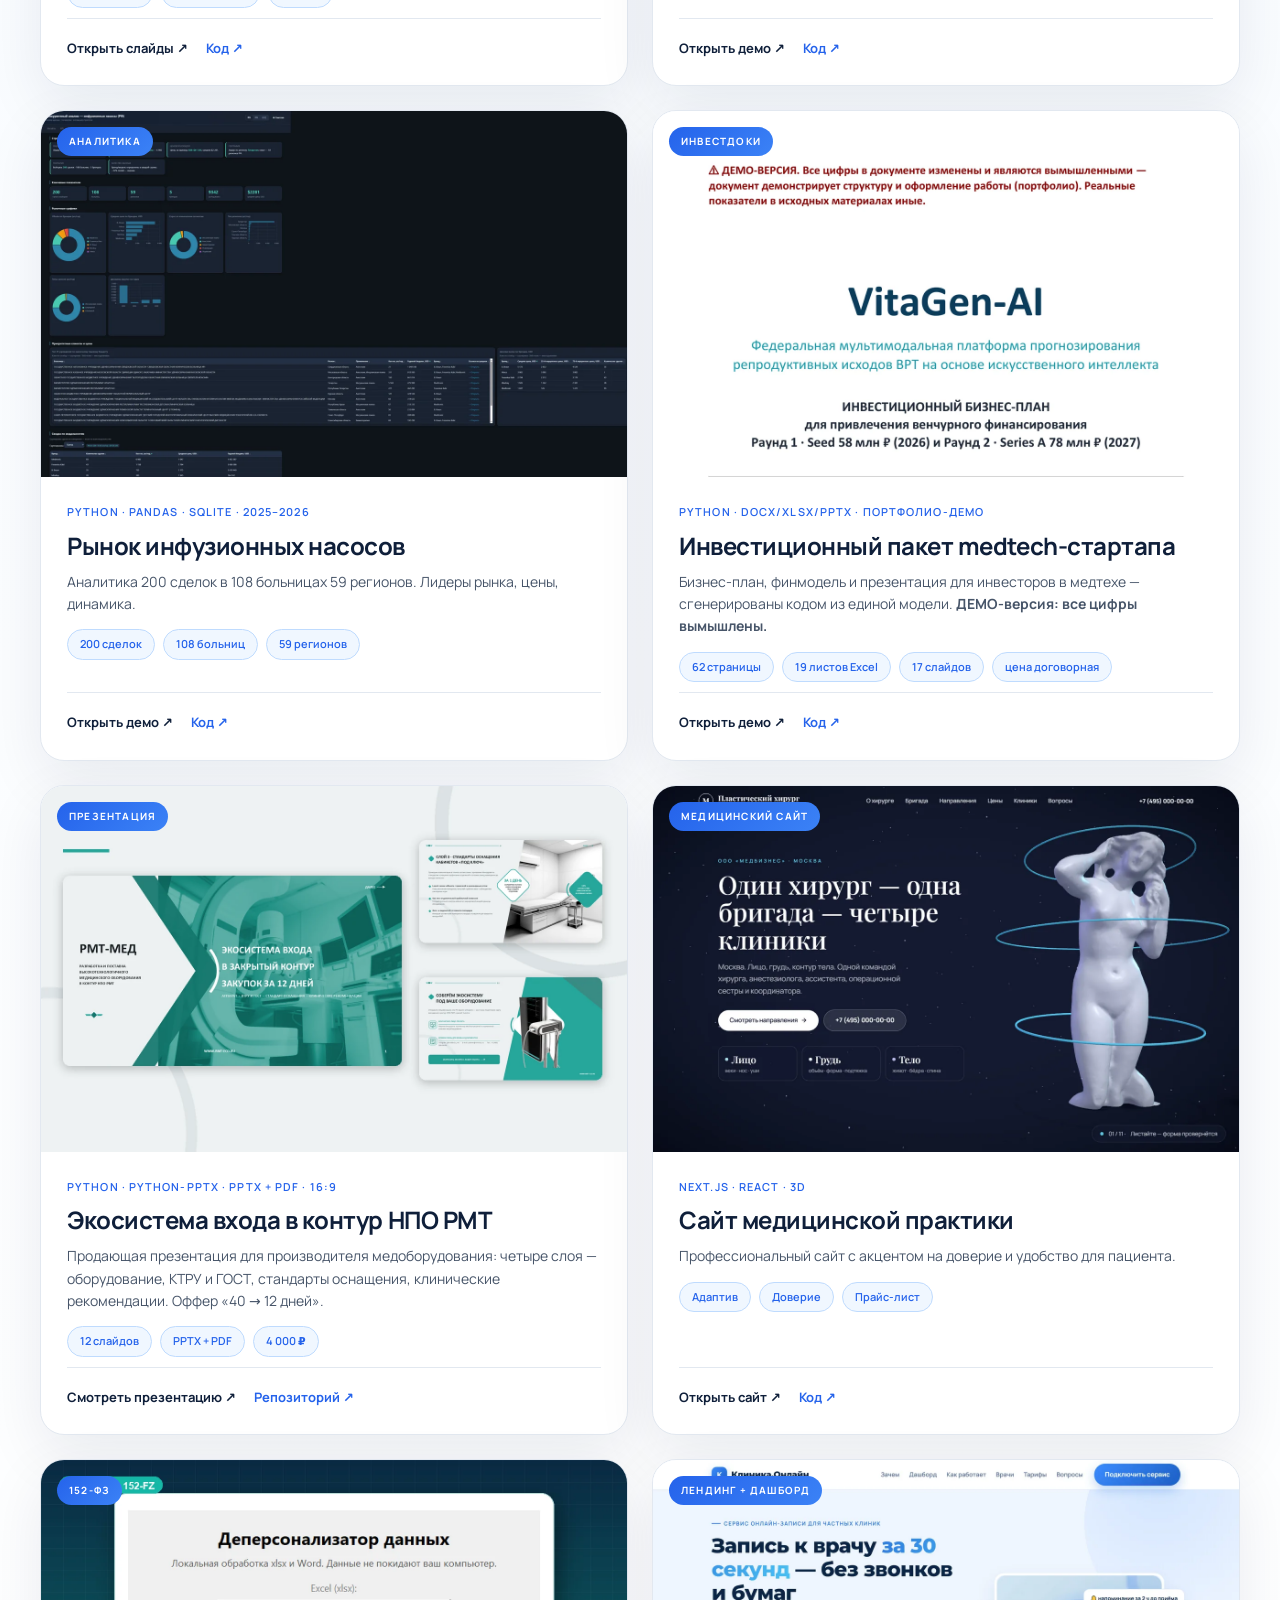
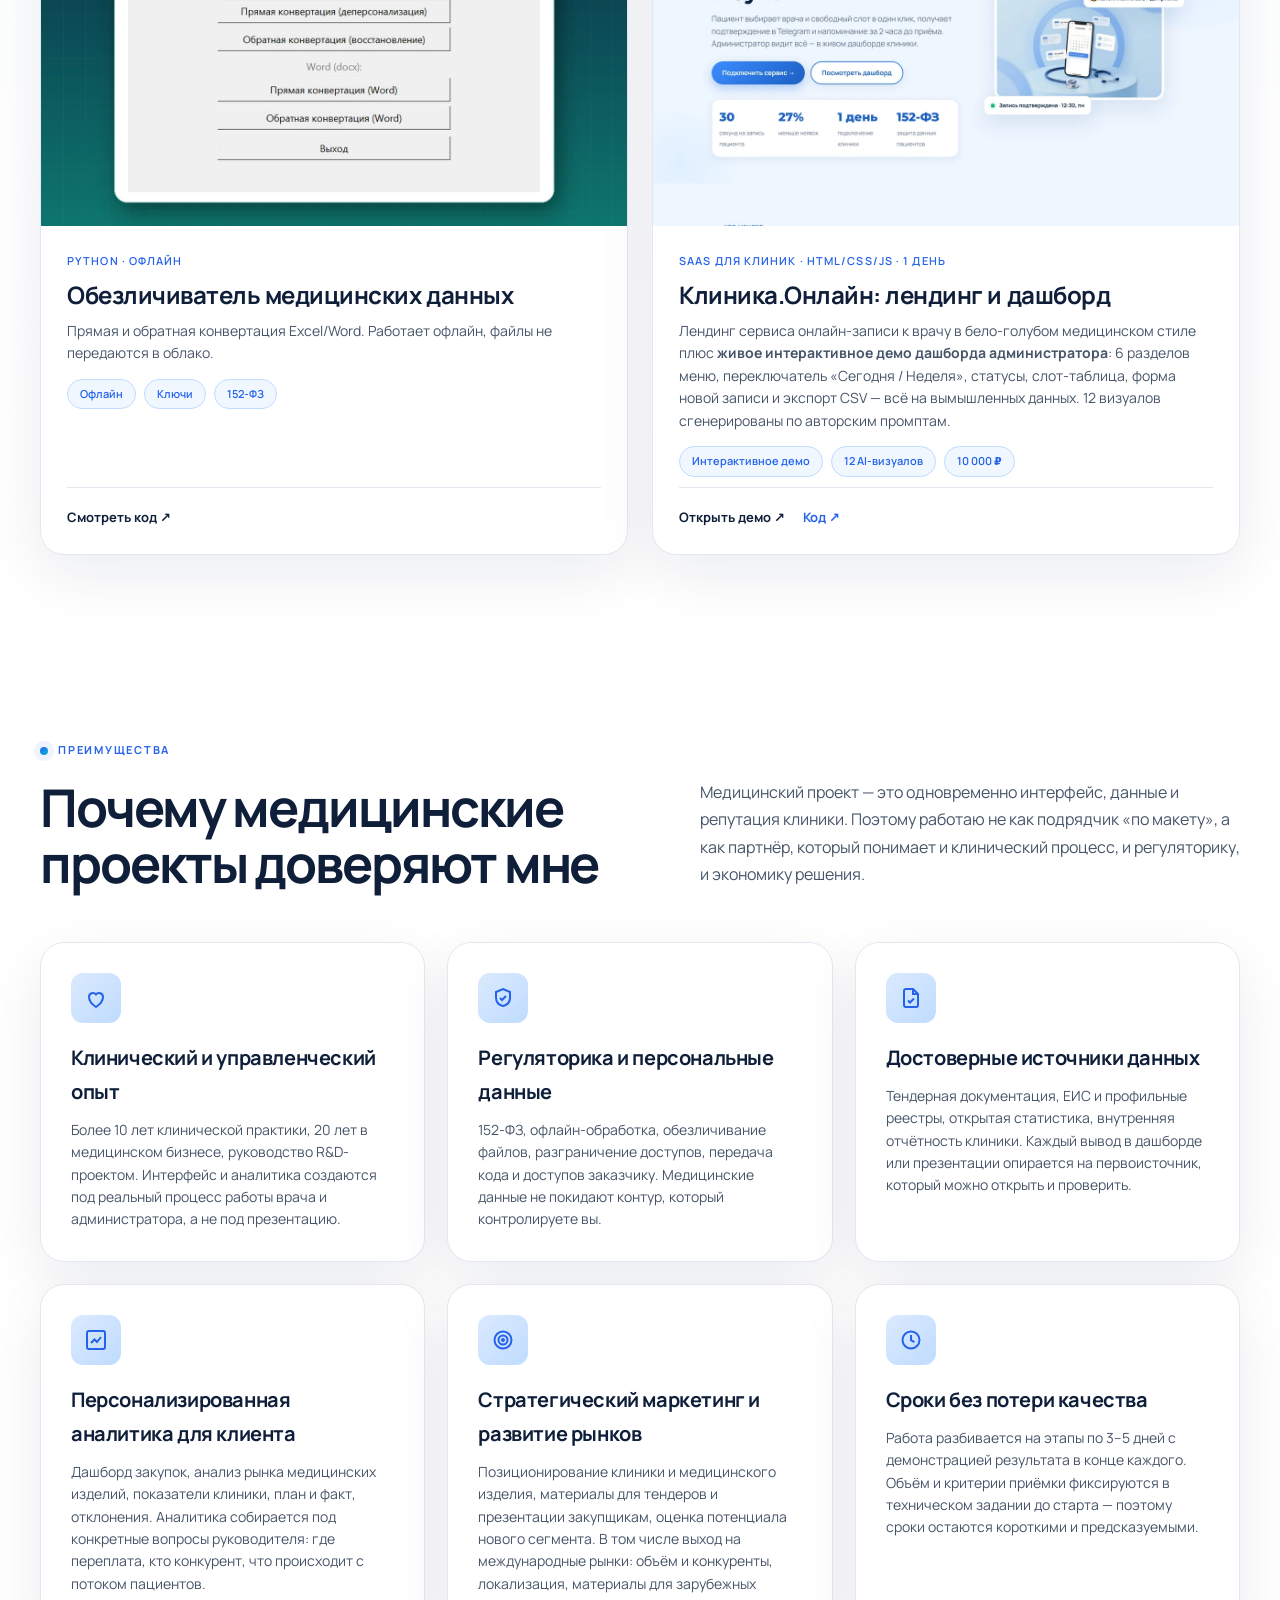
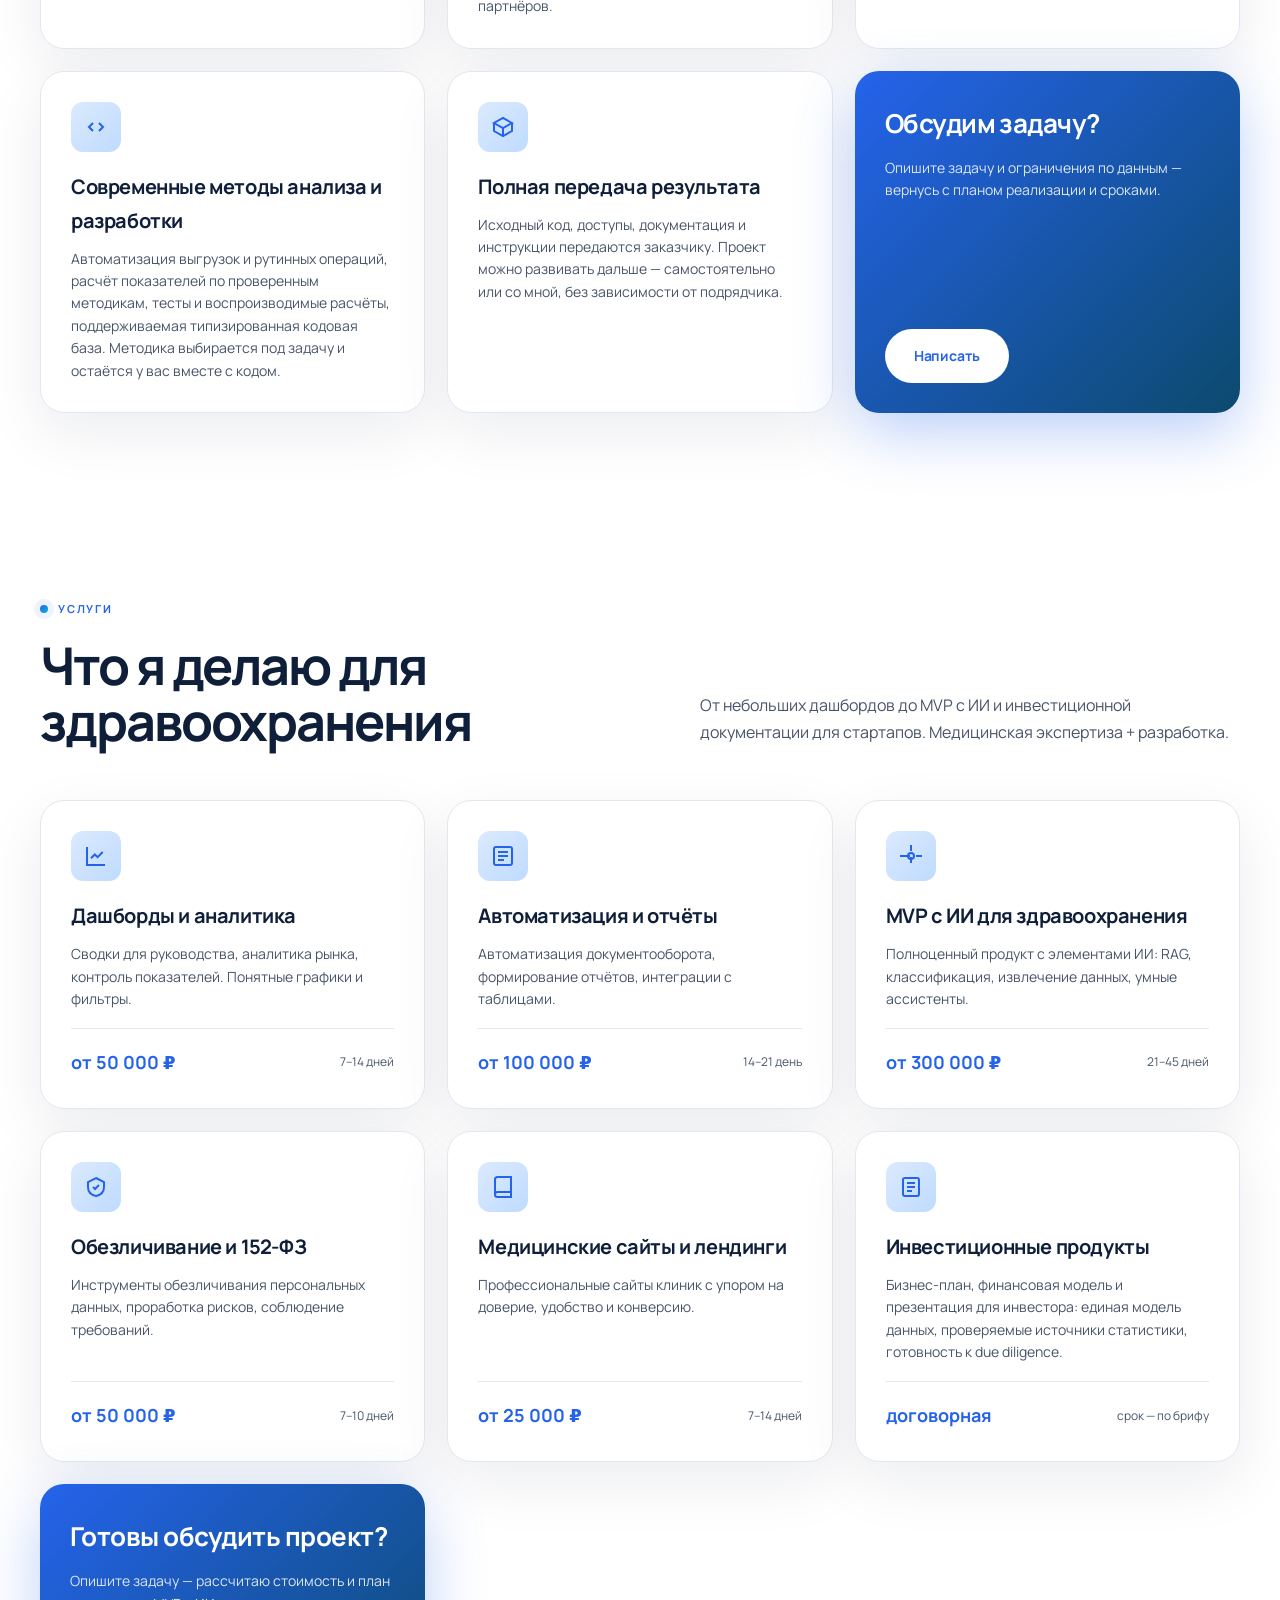
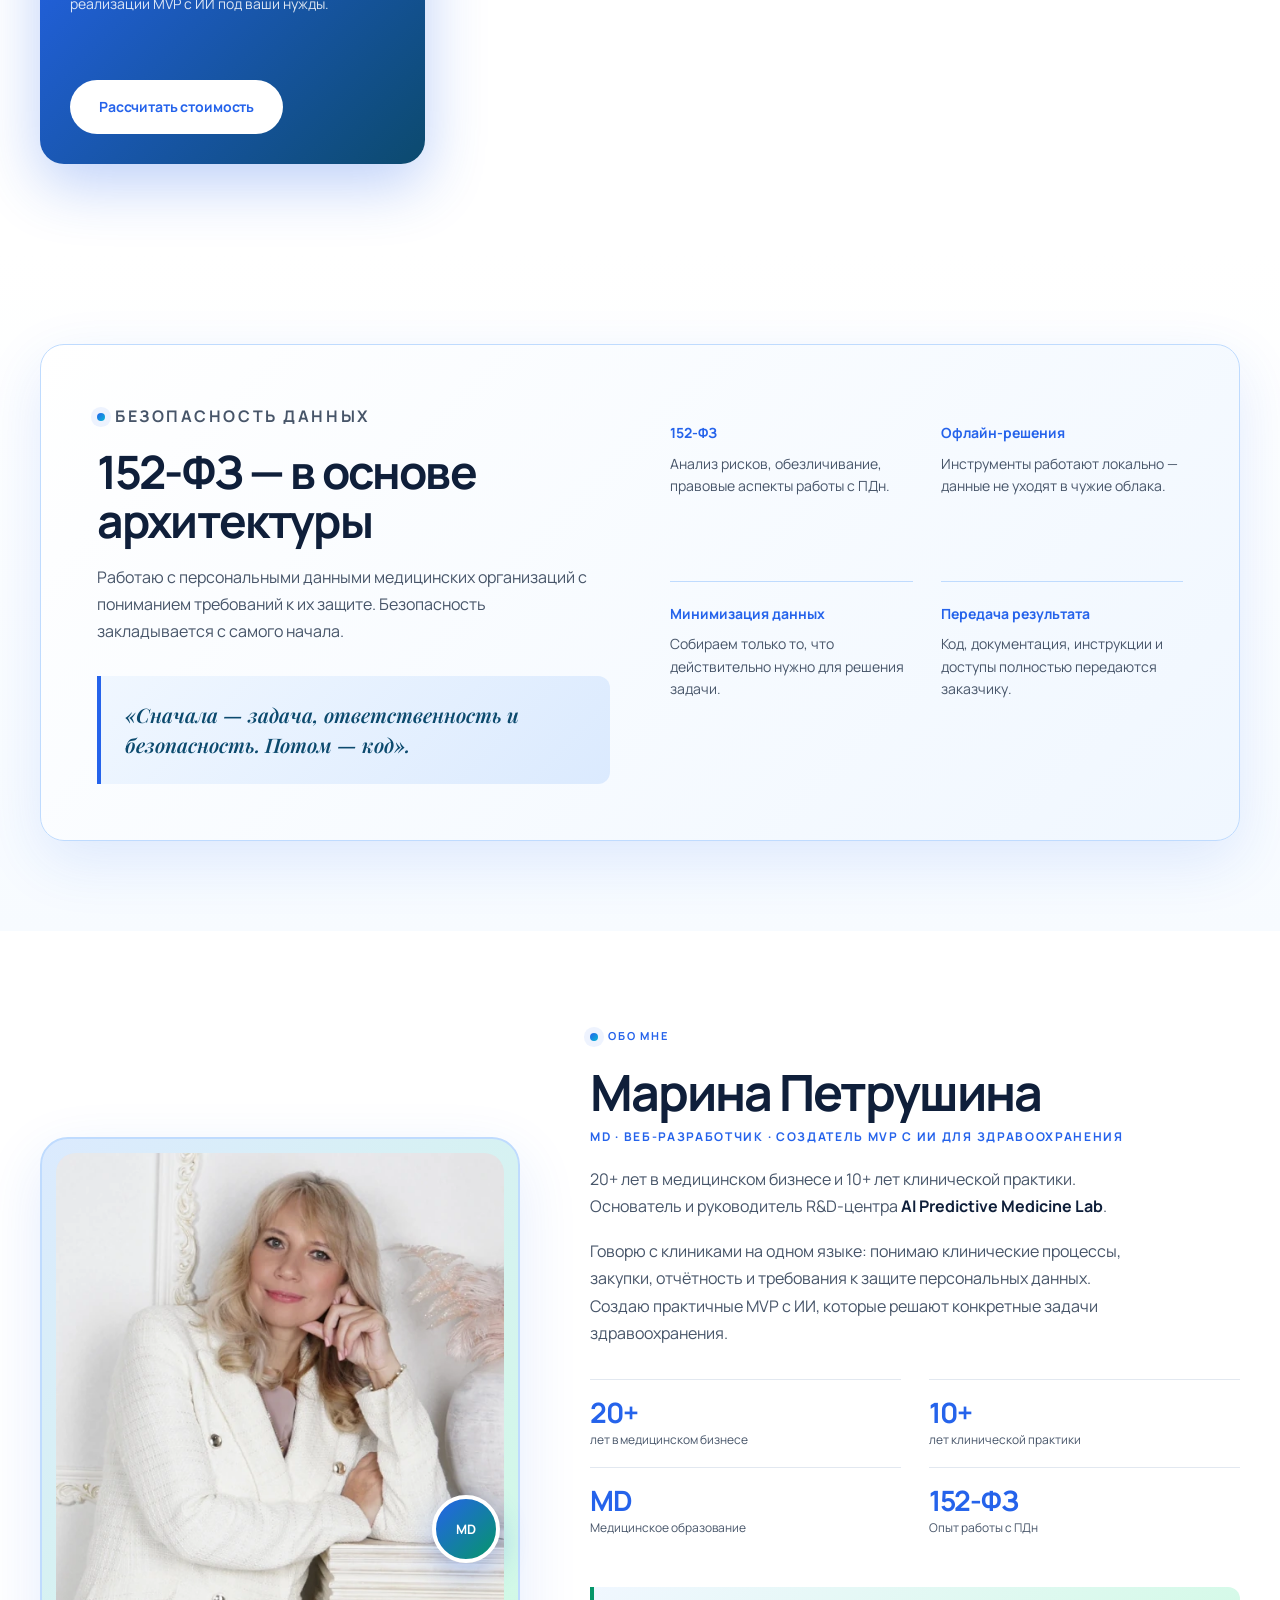
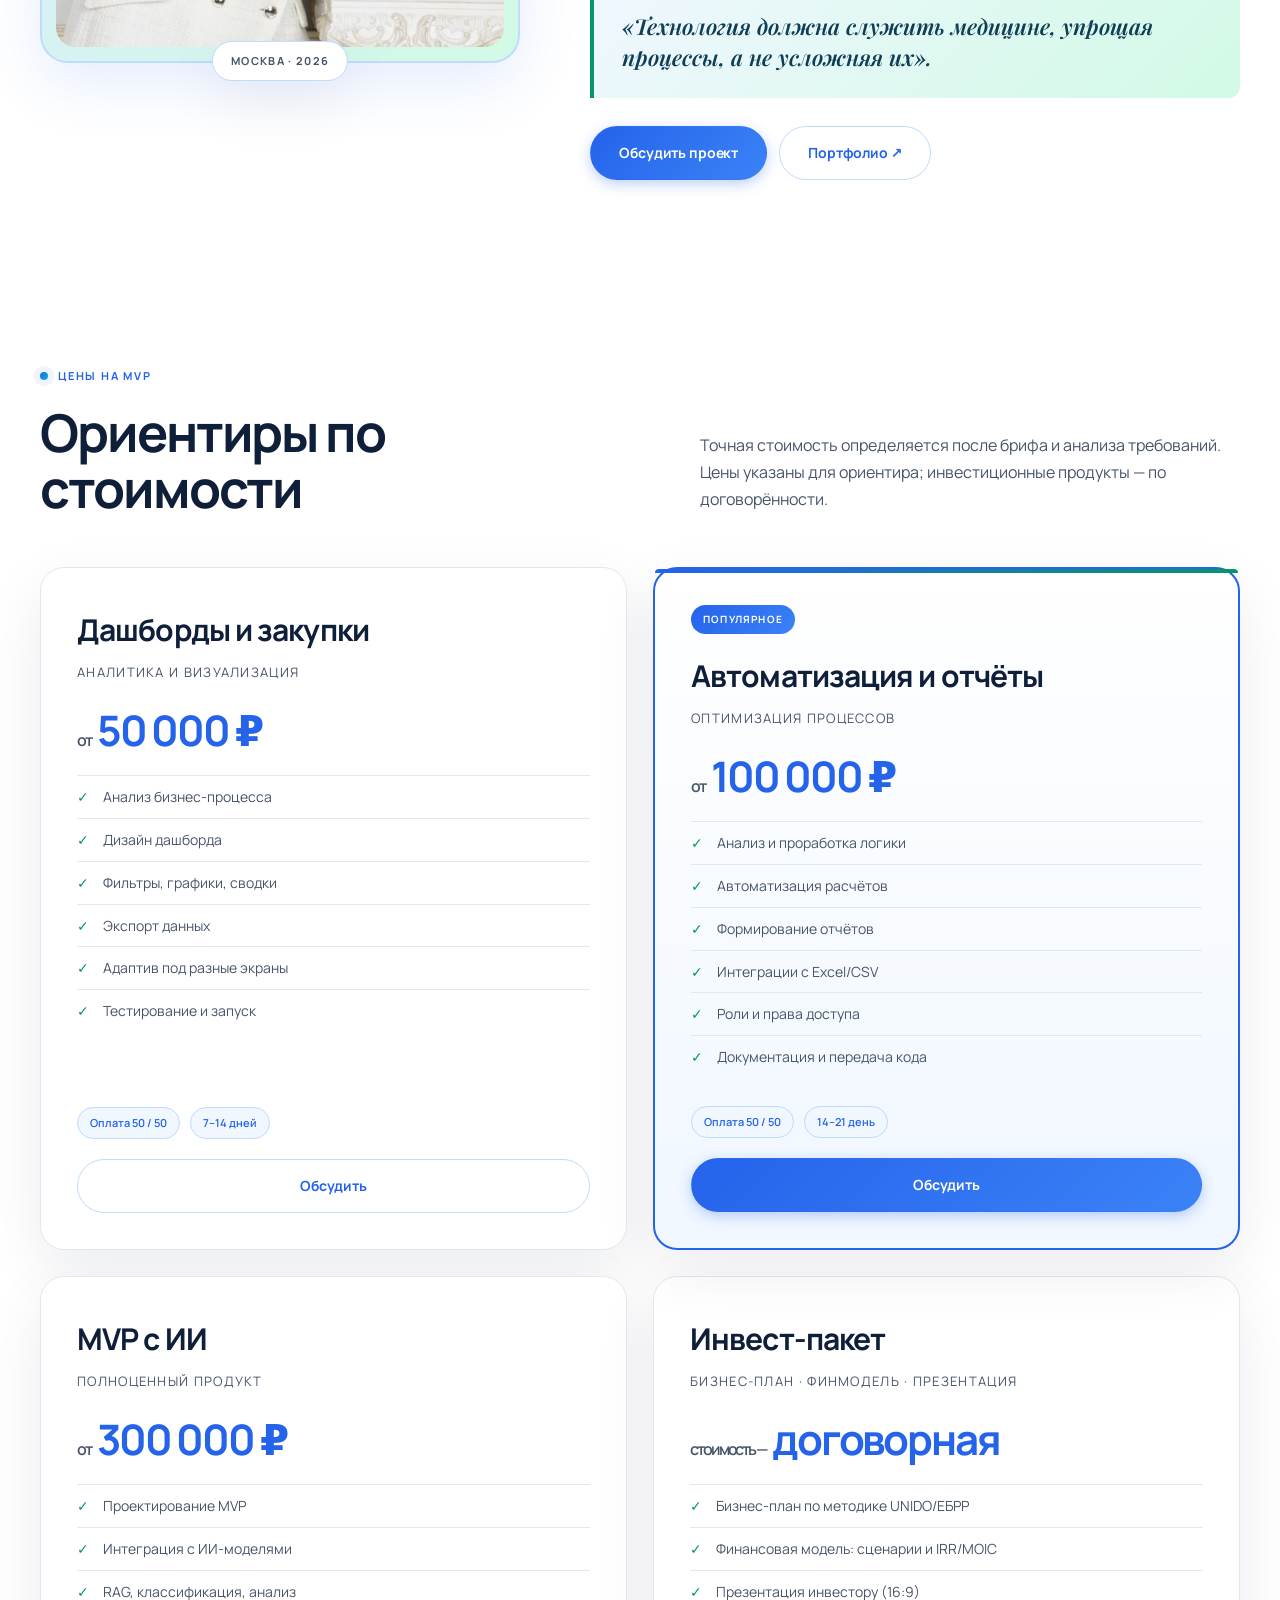
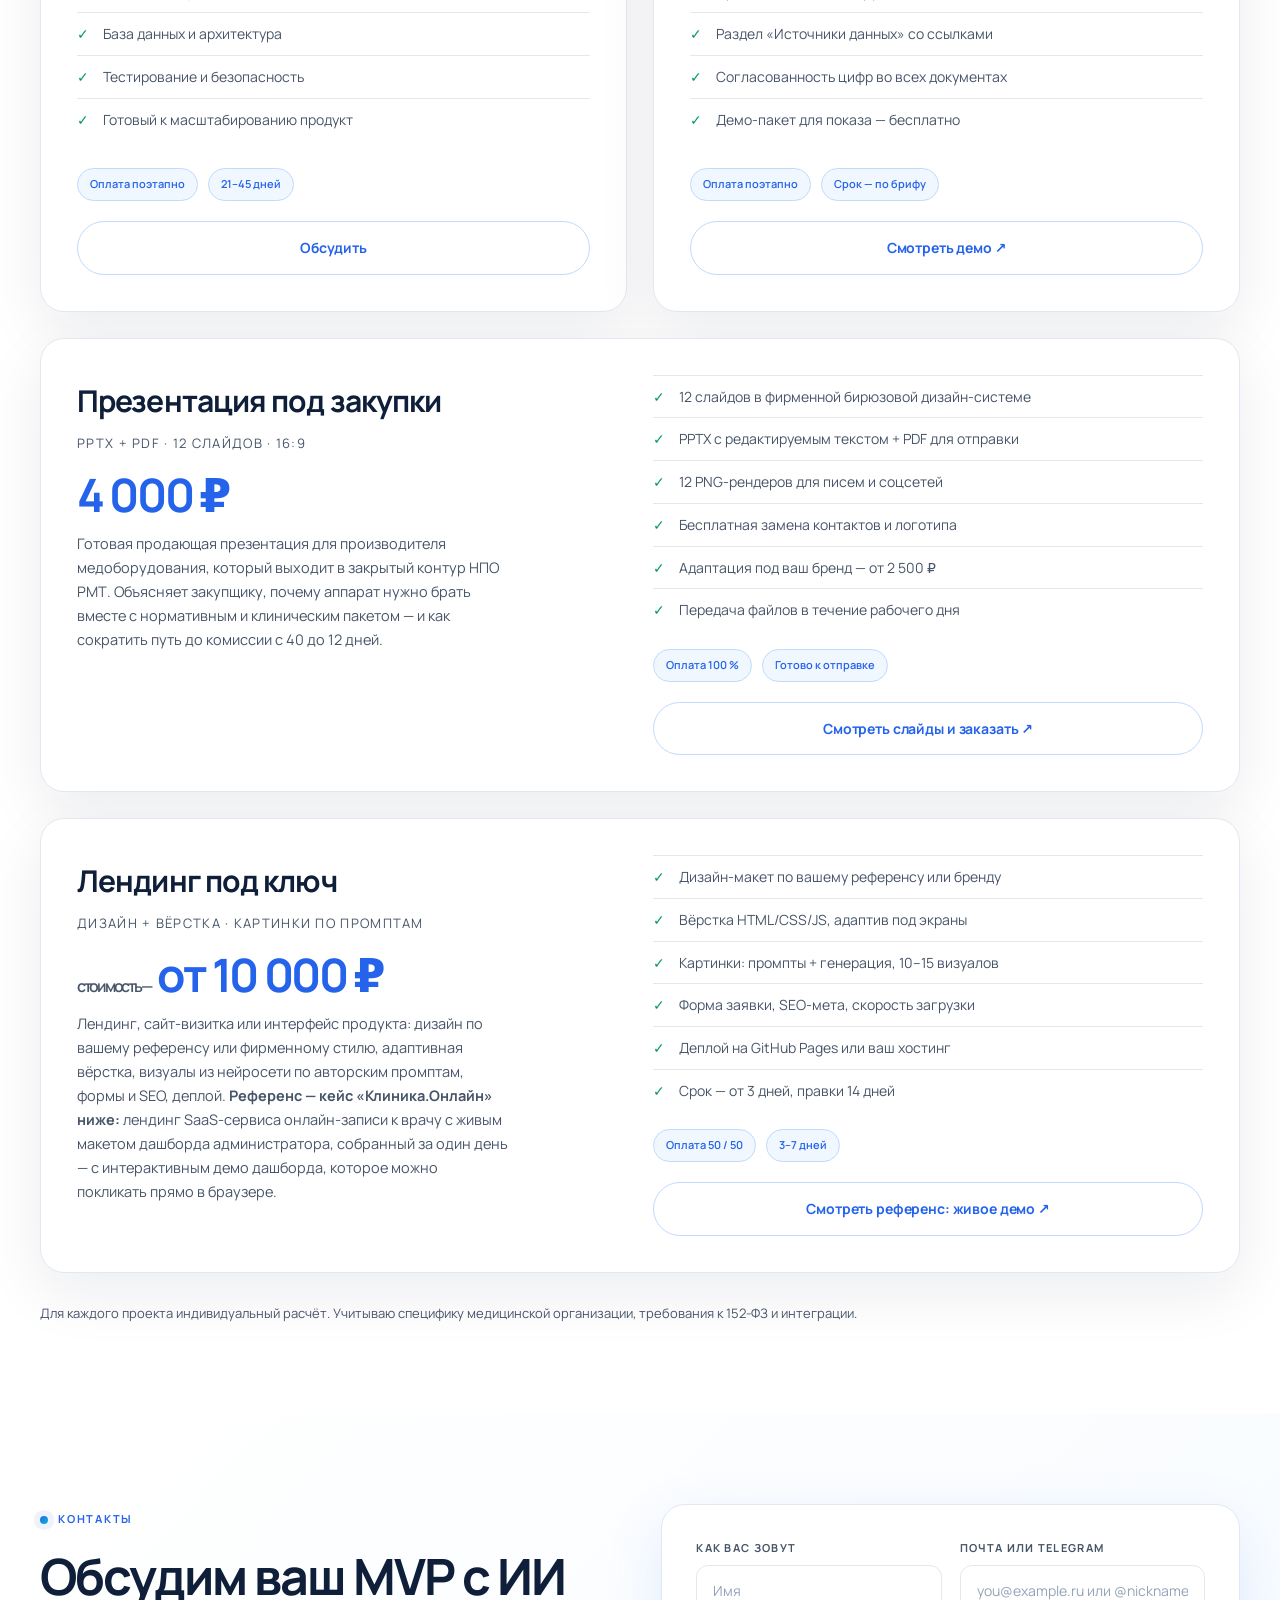
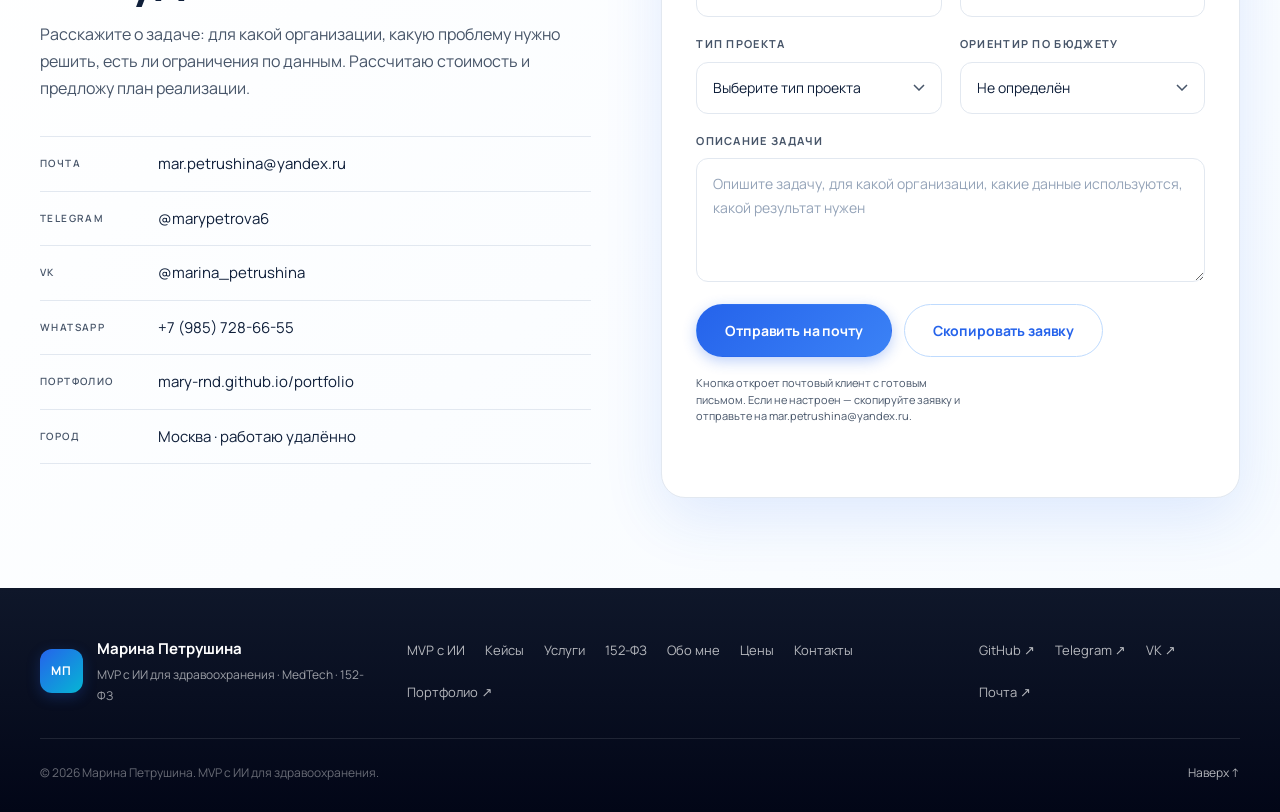
==== commit 2e42bbc8: "Кейс Клиника.Онлайн: акцент на интерактивном демо дашборда (6 разделов, переключатели, форма записи)" ====
--- a/index.html
+++ b/index.html
@@ -398,13 +398,97 @@
           <div class="case-body">
             <p class="case-kicker">SaaS для клиник · HTML/CSS/JS · 1 день</p>
             <h3>Клиника.Онлайн: лендинг и дашборд</h3>
-            <p>Лендинг сервиса онлайн-записи к врачу в бело-голубом медицинском стиле плюс живой макет дашборда администратора — свёрстан на чистом CSS, не картинка. 12 визуалов сгенерированы по авторским промптам.</p>
-            <ul class="case-facts"><li>Живой CSS-дашборд</li><li>12 AI-визуалов</li><li>10 000 ₽</li></ul>
+            <p>Лендинг сервиса онлайн-записи к врачу в бело-голубом медицинском стиле плюс <b>живое интерактивное демо дашборда администратора</b>: 6 разделов меню, переключатель «Сегодня / Неделя», статусы, слот-таблица, форма новой записи и экспорт CSV — всё на вымышленных данных. 12 визуалов сгенерированы по авторским промптам.</p>
+            <ul class="case-facts"><li>Интерактивное демо</li><li>12 AI-визуалов</li><li>10 000 ₽</li></ul>
             <div class="case-actions">
               <a href="https://mary-rnd.github.io/klinika-online-landing/" target="_blank" rel="noopener">Открыть демо ↗</a>
               <a href="https://github.com/Mary-RND/klinika-online-landing" target="_blank" rel="noopener">Код ↗</a>
             </div>
           </div>
+        </article>
+      </div>
+    </div>
+  </section>
+
+  <section class="section advantages" id="advantages">
+    <div class="container">
+      <div class="section-head section-head-row">
+        <div>
+          <p class="eyebrow"><span class="eyebrow-dot"></span> Преимущества</p>
+          <h2>Почему медицинские проекты доверяют мне</h2>
+        </div>
+        <p class="section-lead">Медицинский проект — это одновременно интерфейс, данные и репутация клиники. Поэтому работаю не как подрядчик «по макету», а как партнёр, который понимает и клинический процесс, и регуляторику, и экономику решения.</p>
+      </div>
+
+      <div class="services-grid">
+        <article class="service-card reveal">
+          <span class="service-icon">
+            <svg viewBox="0 0 24 24" fill="none" stroke="currentColor" stroke-width="2"><path d="M12 21s-7-4.7-7-10a4 4 0 0 1 7-2.6A4 4 0 0 1 19 11c0 5.3-7 10-7 10z"/></svg>
+          </span>
+          <h3>Клинический и управленческий опыт</h3>
+          <p>Более 10 лет клинической практики, 20 лет в медицинском бизнесе, руководство R&amp;D-проектом. Интерфейс и аналитика создаются под реальный процесс работы врача и администратора, а не под презентацию.</p>
+        </article>
+
+        <article class="service-card reveal">
+          <span class="service-icon">
+            <svg viewBox="0 0 24 24" fill="none" stroke="currentColor" stroke-width="2"><path d="M12 3l7 3v5.5c0 4.4-3 7.6-7 8.5-4-.9-7-4.1-7-8.5V6l7-3z"/><path d="M9 12l2 2 4-4"/></svg>
+          </span>
+          <h3>Регуляторика и персональные данные</h3>
+          <p>152-ФЗ, офлайн-обработка, обезличивание файлов, разграничение доступов, передача кода и доступов заказчику. Медицинские данные не покидают контур, который контролируете вы.</p>
+        </article>
+
+        <article class="service-card reveal">
+          <span class="service-icon">
+            <svg viewBox="0 0 24 24" fill="none" stroke="currentColor" stroke-width="2"><path d="M14 3H7a2 2 0 0 0-2 2v14a2 2 0 0 0 2 2h10a2 2 0 0 0 2-2V8l-5-5z"/><path d="M14 3v5h5"/><path d="M9 14.5l2 2 4-4"/></svg>
+          </span>
+          <h3>Достоверные источники данных</h3>
+          <p>Тендерная документация, ЕИС и профильные реестры, открытая статистика, внутренняя отчётность клиники. Каждый вывод в дашборде или презентации опирается на первоисточник, который можно открыть и проверить.</p>
+        </article>
+
+        <article class="service-card reveal">
+          <span class="service-icon">
+            <svg viewBox="0 0 24 24" fill="none" stroke="currentColor" stroke-width="2"><rect x="3" y="3" width="18" height="18" rx="2"/><path d="M7 15l3.5-3.5 2.5 2.5L17 9"/></svg>
+          </span>
+          <h3>Персонализированная аналитика для клиента</h3>
+          <p>Дашборд закупок, анализ рынка медицинских изделий, показатели клиники, план и факт, отклонения. Аналитика собирается под конкретные вопросы руководителя: где переплата, кто конкурент, что происходит с потоком пациентов.</p>
+        </article>
+
+        <article class="service-card reveal">
+          <span class="service-icon">
+            <svg viewBox="0 0 24 24" fill="none" stroke="currentColor" stroke-width="2"><circle cx="12" cy="12" r="8.5"/><circle cx="12" cy="12" r="4.5"/><circle cx="12" cy="12" r="1"/></svg>
+          </span>
+          <h3>Стратегический маркетинг и развитие рынков</h3>
+          <p>Позиционирование клиники и медицинского изделия, материалы для тендеров и презентации закупщикам, оценка потенциала нового сегмента. В том числе выход на международные рынки: объём и конкуренты, локализация, материалы для зарубежных партнёров.</p>
+        </article>
+
+        <article class="service-card reveal">
+          <span class="service-icon">
+            <svg viewBox="0 0 24 24" fill="none" stroke="currentColor" stroke-width="2"><circle cx="12" cy="12" r="8.5"/><path d="M12 7v5.2l3.4 2"/></svg>
+          </span>
+          <h3>Сроки без потери качества</h3>
+          <p>Работа разбивается на этапы по 3–5 дней с демонстрацией результата в конце каждого. Объём и критерии приёмки фиксируются в техническом задании до старта — поэтому сроки остаются короткими и предсказуемыми.</p>
+        </article>
+
+        <article class="service-card reveal">
+          <span class="service-icon">
+            <svg viewBox="0 0 24 24" fill="none" stroke="currentColor" stroke-width="2"><path d="M9 8l-4 4 4 4"/><path d="M15 8l4 4-4 4"/></svg>
+          </span>
+          <h3>Современные методы анализа и разработки</h3>
+          <p>Автоматизация выгрузок и рутинных операций, расчёт показателей по проверенным методикам, тесты и воспроизводимые расчёты, поддерживаемая типизированная кодовая база. Методика выбирается под задачу и остаётся у вас вместе с кодом.</p>
+        </article>
+
+        <article class="service-card reveal">
+          <span class="service-icon">
+            <svg viewBox="0 0 24 24" fill="none" stroke="currentColor" stroke-width="2"><path d="M21 8l-9-5-9 5 9 5 9-5z"/><path d="M3 8v8l9 5 9-5V8"/><path d="M12 13v8"/></svg>
+          </span>
+          <h3>Полная передача результата</h3>
+          <p>Исходный код, доступы, документация и инструкции передаются заказчику. Проект можно развивать дальше — самостоятельно или со мной, без зависимости от подрядчика.</p>
+        </article>
+
+        <article class="service-card service-card-accent reveal">
+          <h3>Обсудим задачу?</h3>
+          <p>Опишите задачу и ограничения по данным — вернусь с планом реализации и сроками.</p>
+          <a class="btn" href="#contact">Написать</a>
         </article>
       </div>
     </div>
@@ -662,7 +746,7 @@
               <p>Дизайн + вёрстка · картинки по промптам</p>
             </div>
             <p class="package-price"><span>стоимость —</span> от 10 000 ₽</p>
-            <p class="package-desc">Лендинг, сайт-визитка или интерфейс продукта: дизайн по вашему референсу или фирменному стилю, адаптивная вёрстка, визуалы из нейросети по авторским промптам, формы и SEO, деплой. <b>Референс — кейс «Клиника.Онлайн» ниже:</b> лендинг SaaS-сервиса онлайн-записи к врачу с живым макетом дашборда администратора, собранный за один день.</p>
+            <p class="package-desc">Лендинг, сайт-визитка или интерфейс продукта: дизайн по вашему референсу или фирменному стилю, адаптивная вёрстка, визуалы из нейросети по авторским промптам, формы и SEO, деплой. <b>Референс — кейс «Клиника.Онлайн» ниже:</b> лендинг SaaS-сервиса онлайн-записи к врачу с живым макетом дашборда администратора, собранный за один день</b> — с интерактивным демо дашборда, которое можно покликать прямо в браузере.</p>
           </div>
           <div>
             <ul class="package-list">
